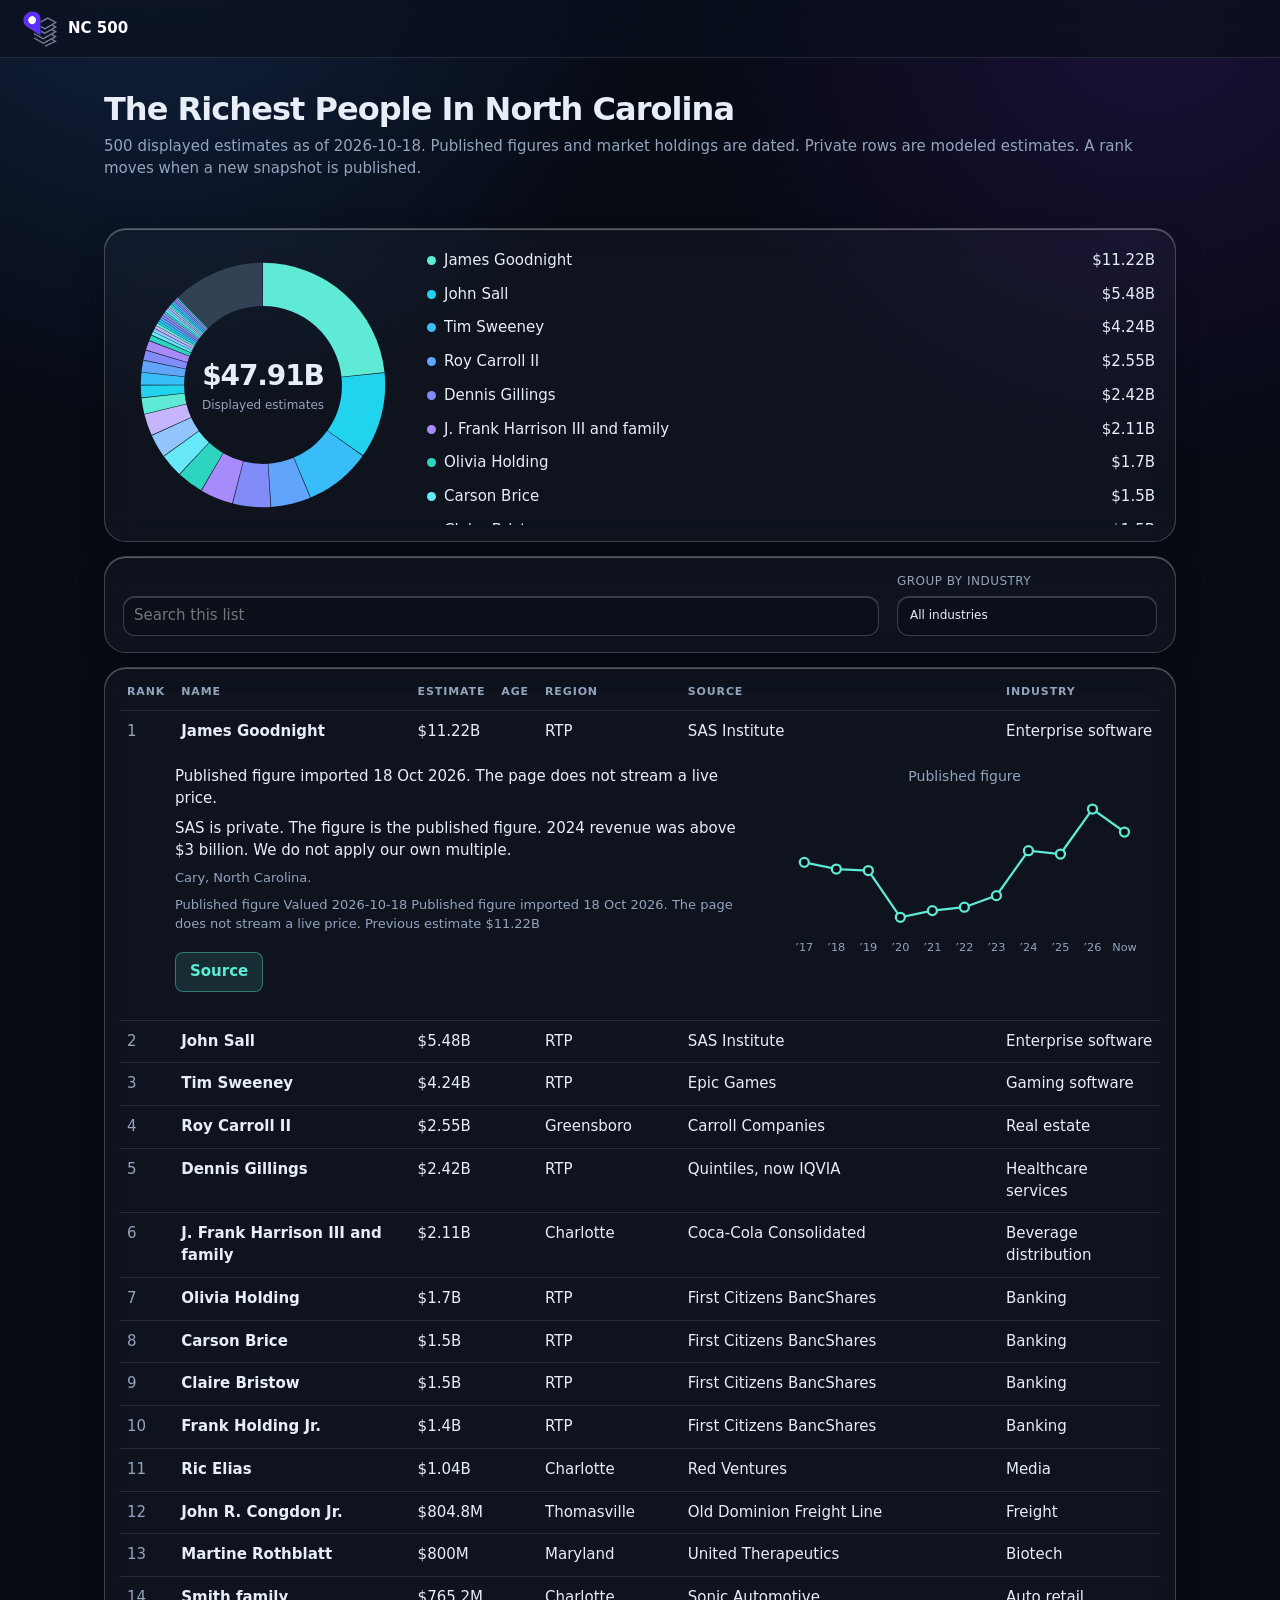
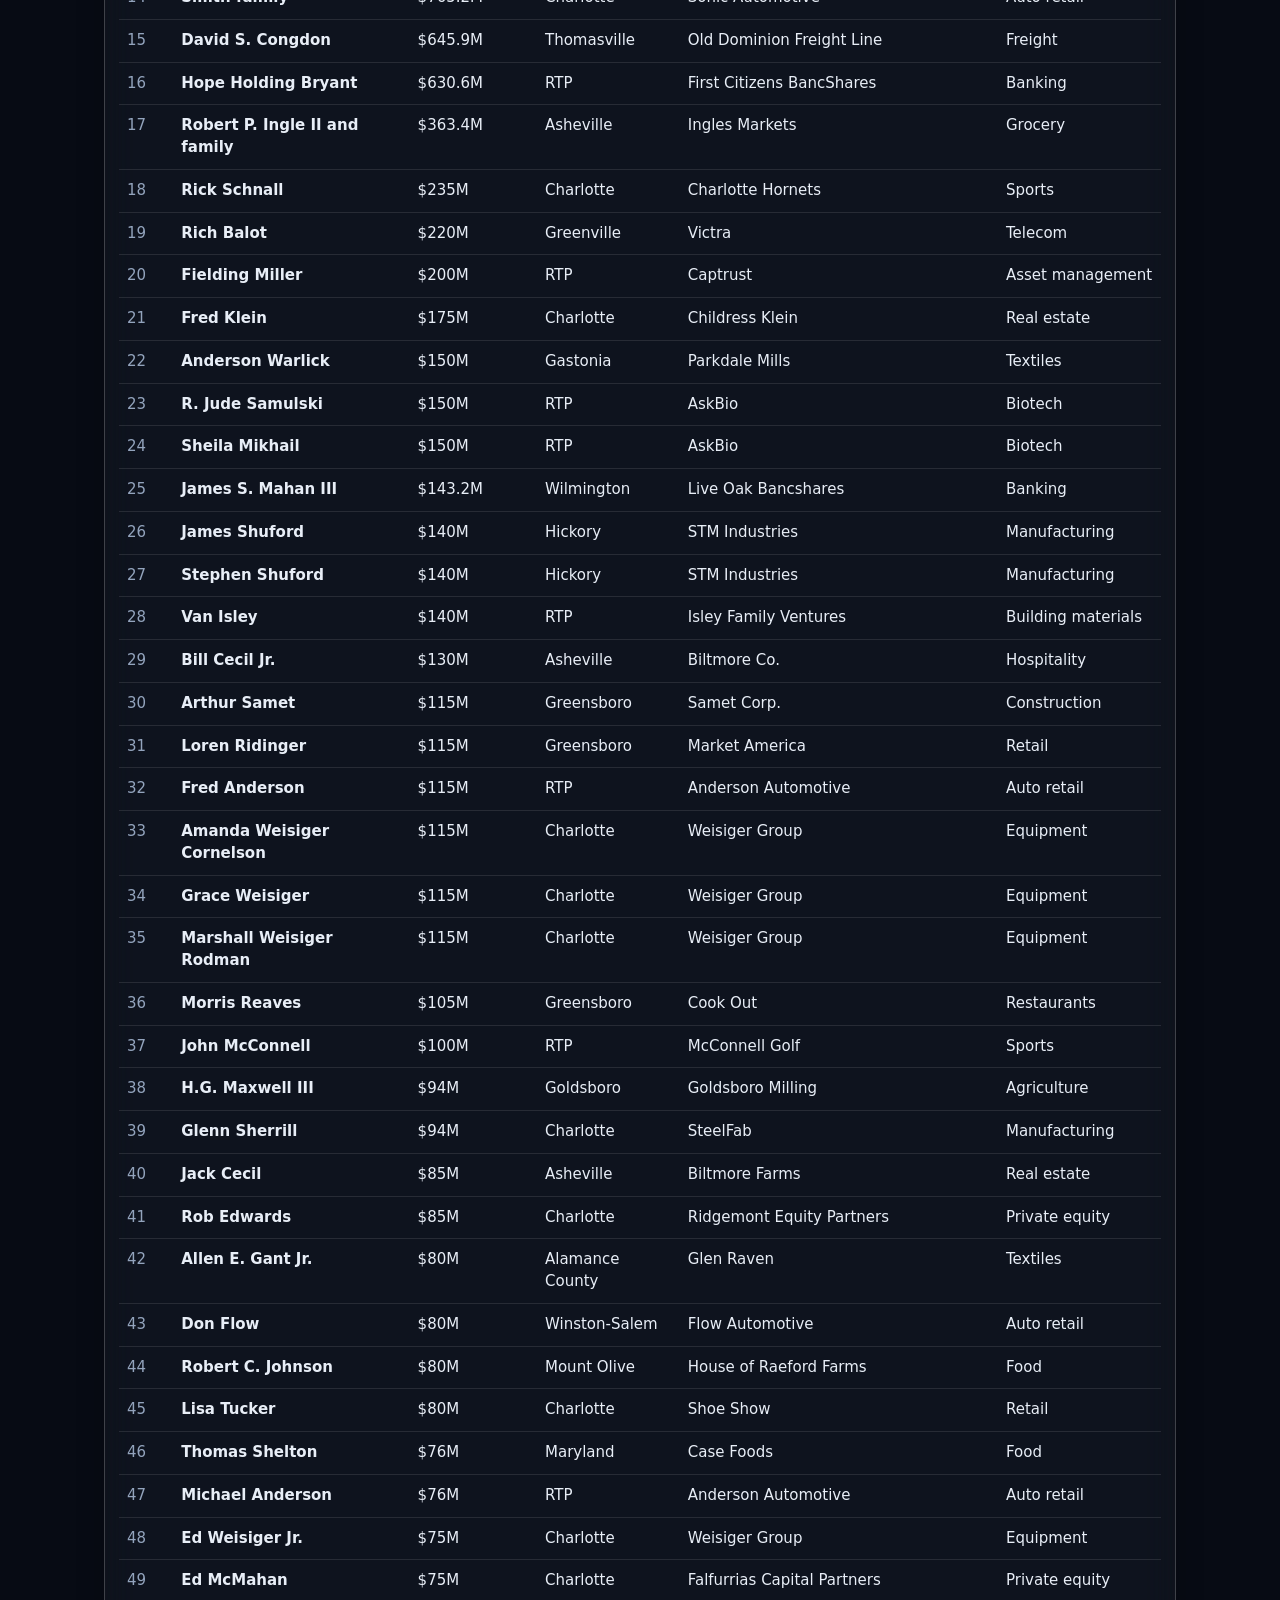
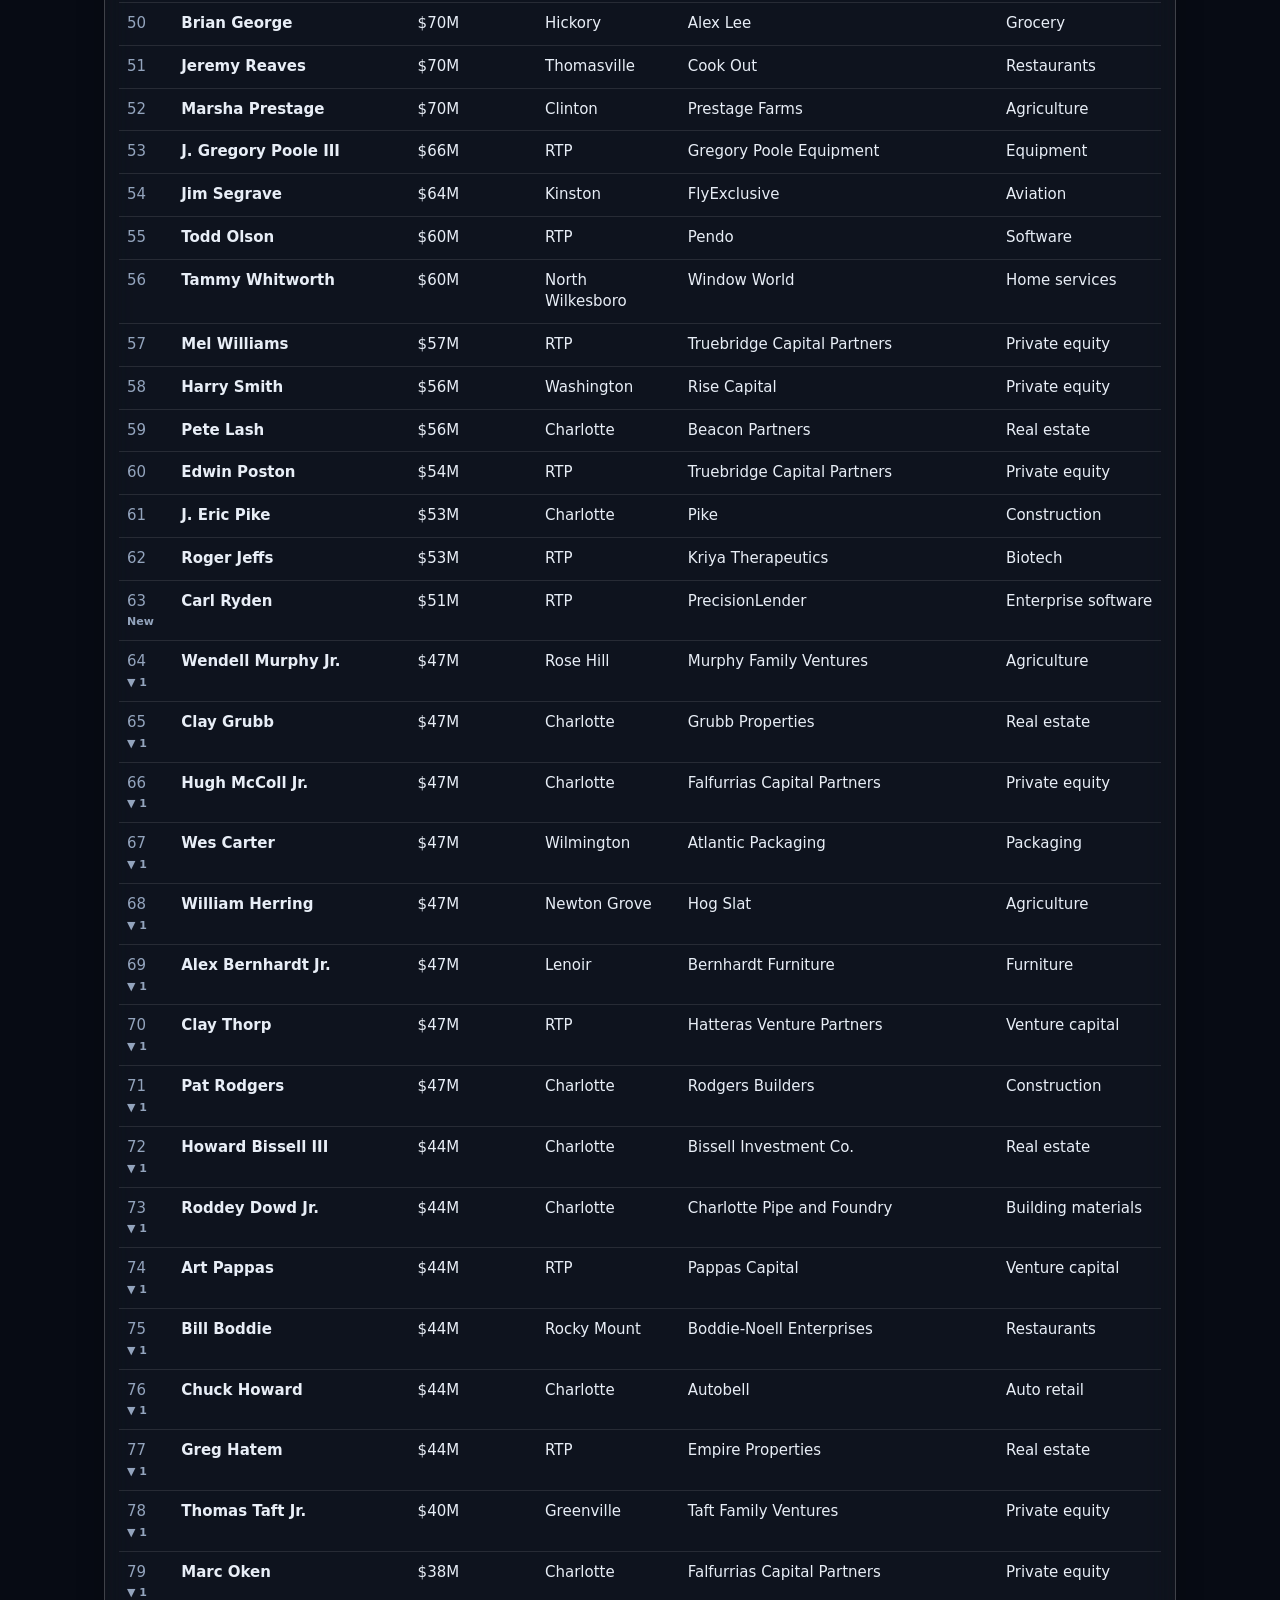
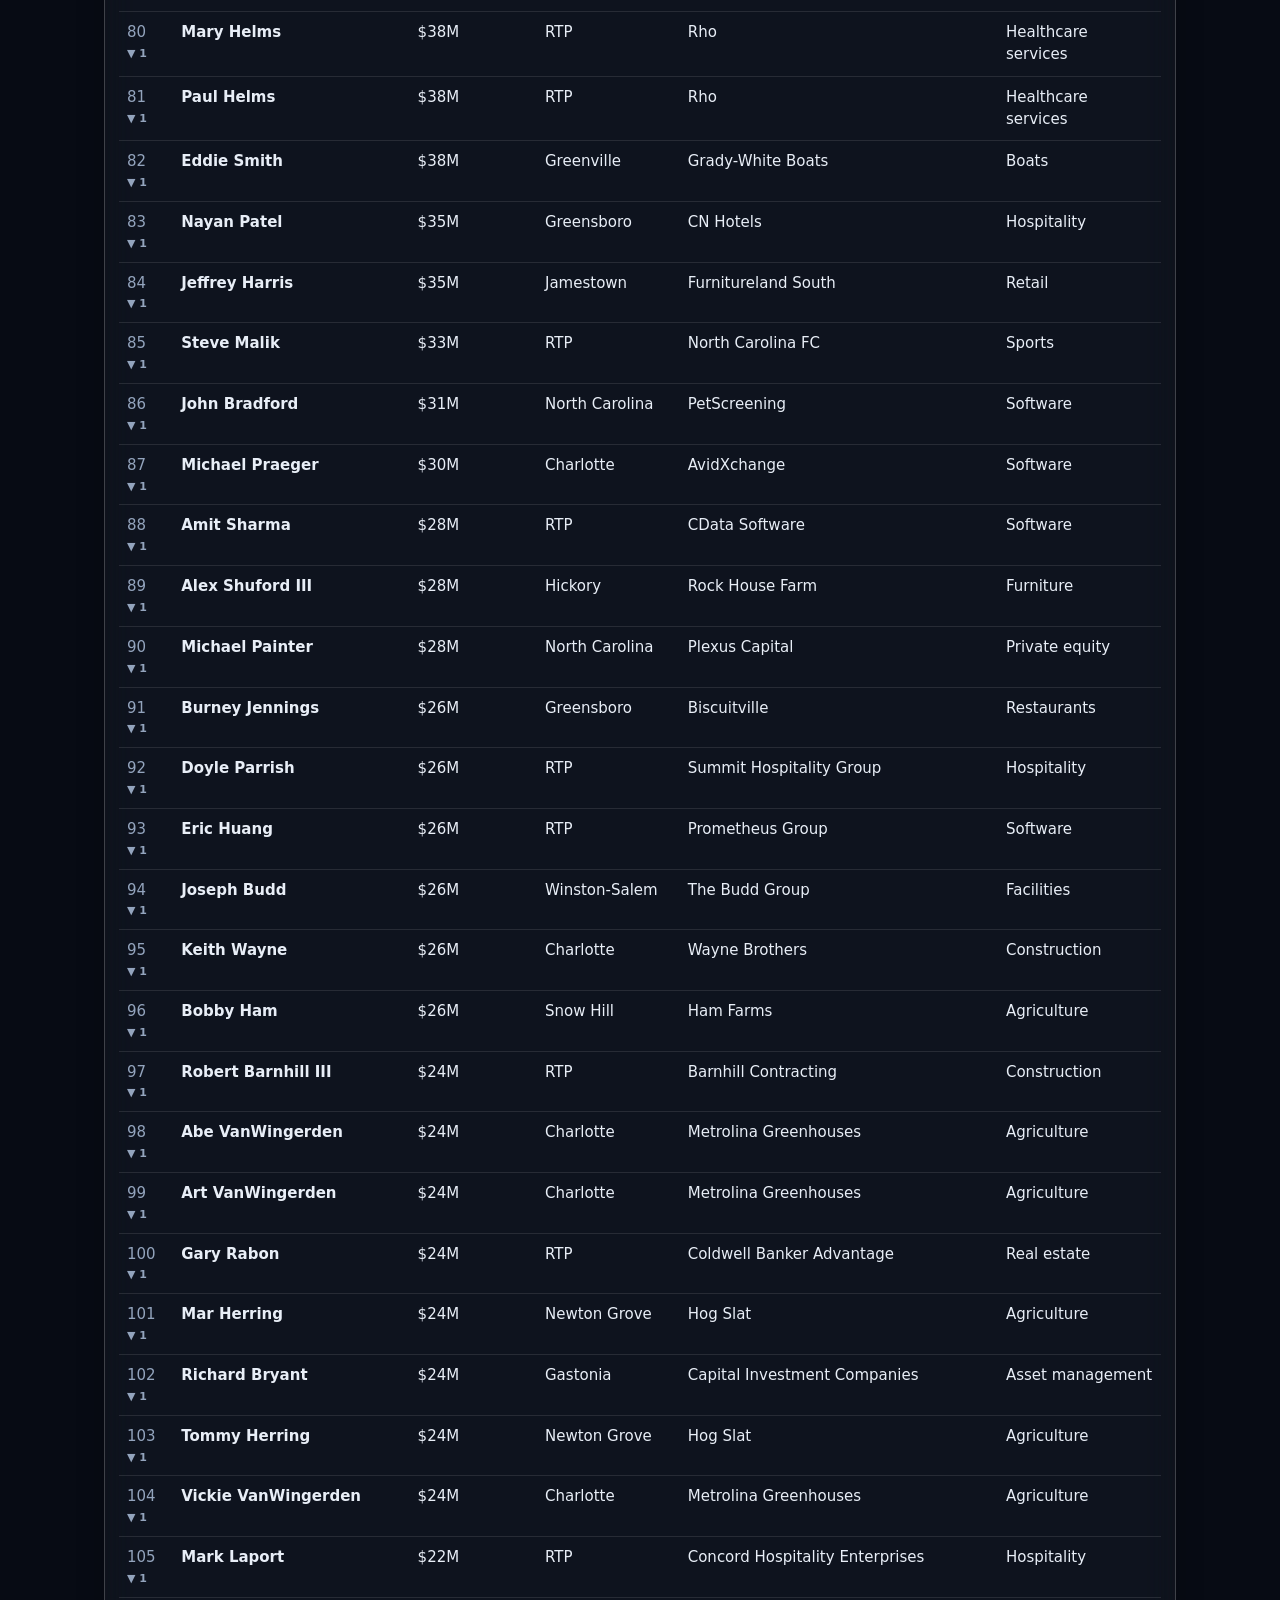
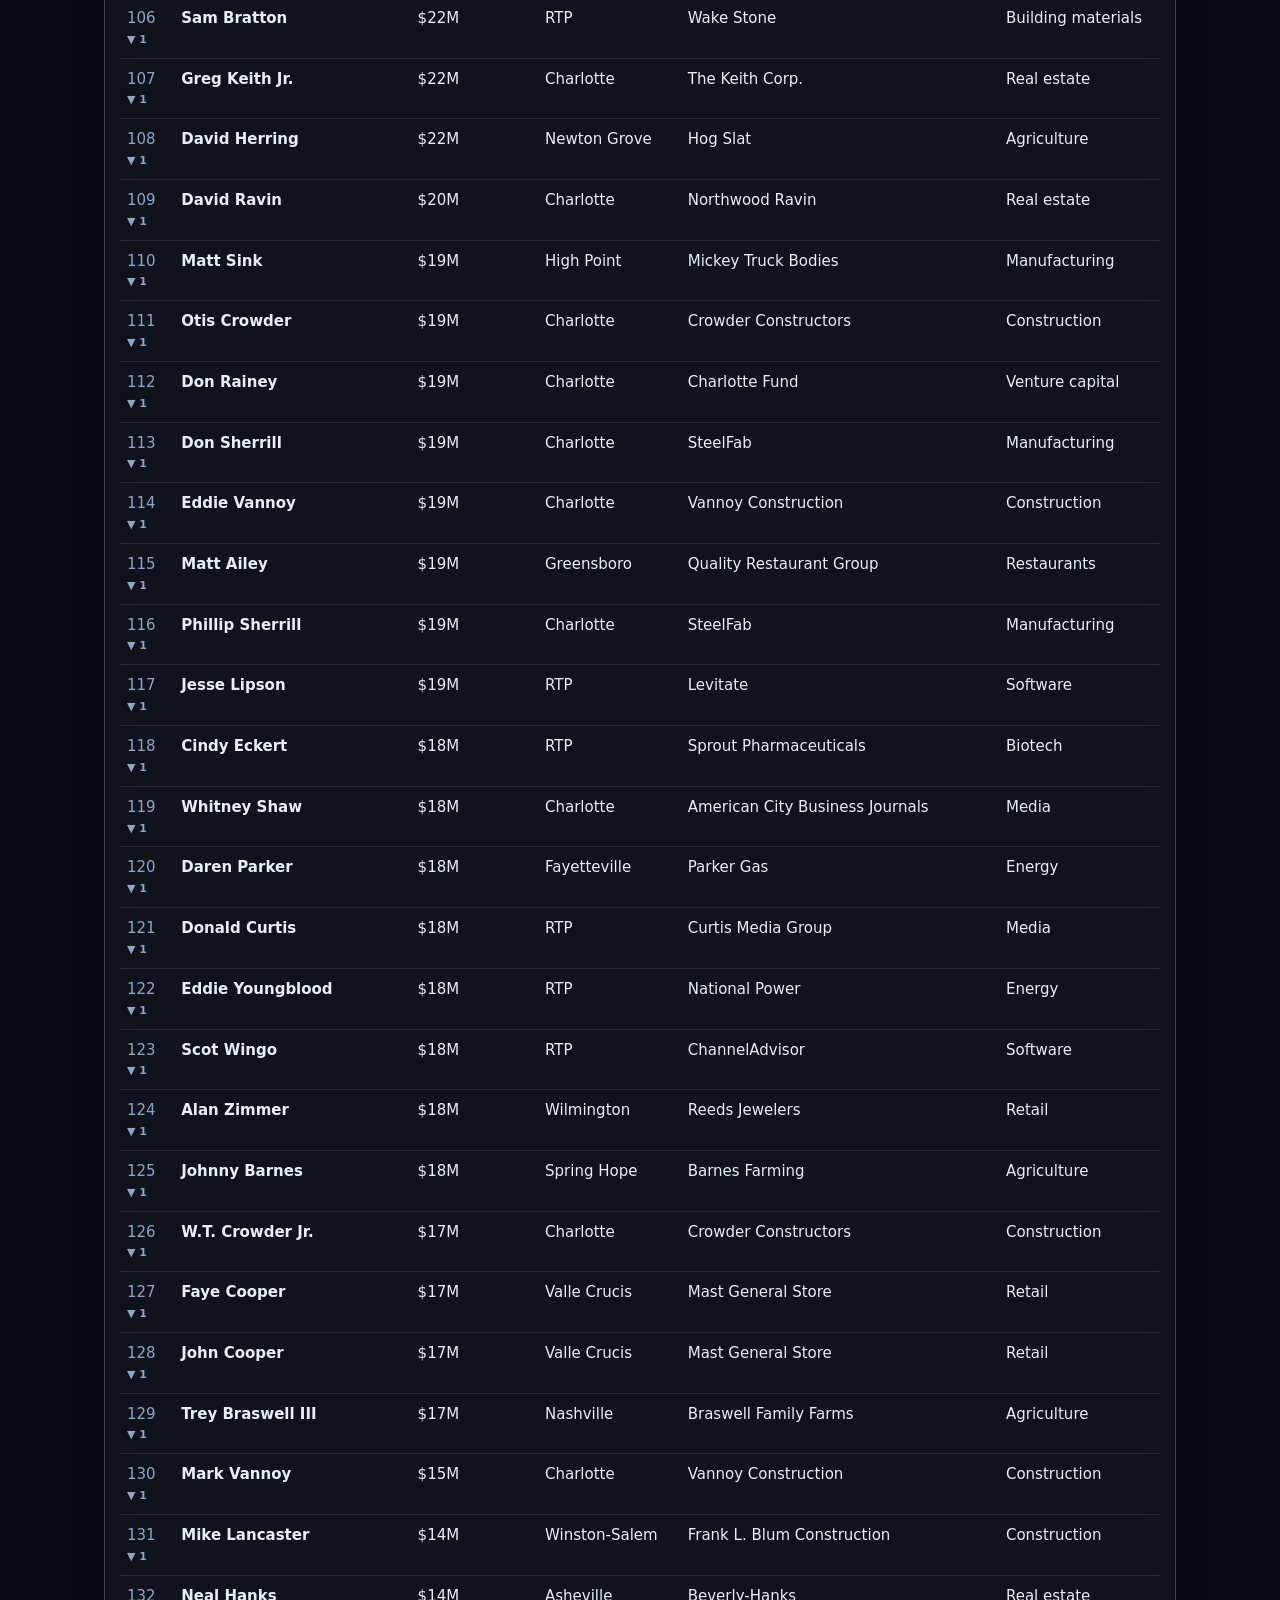
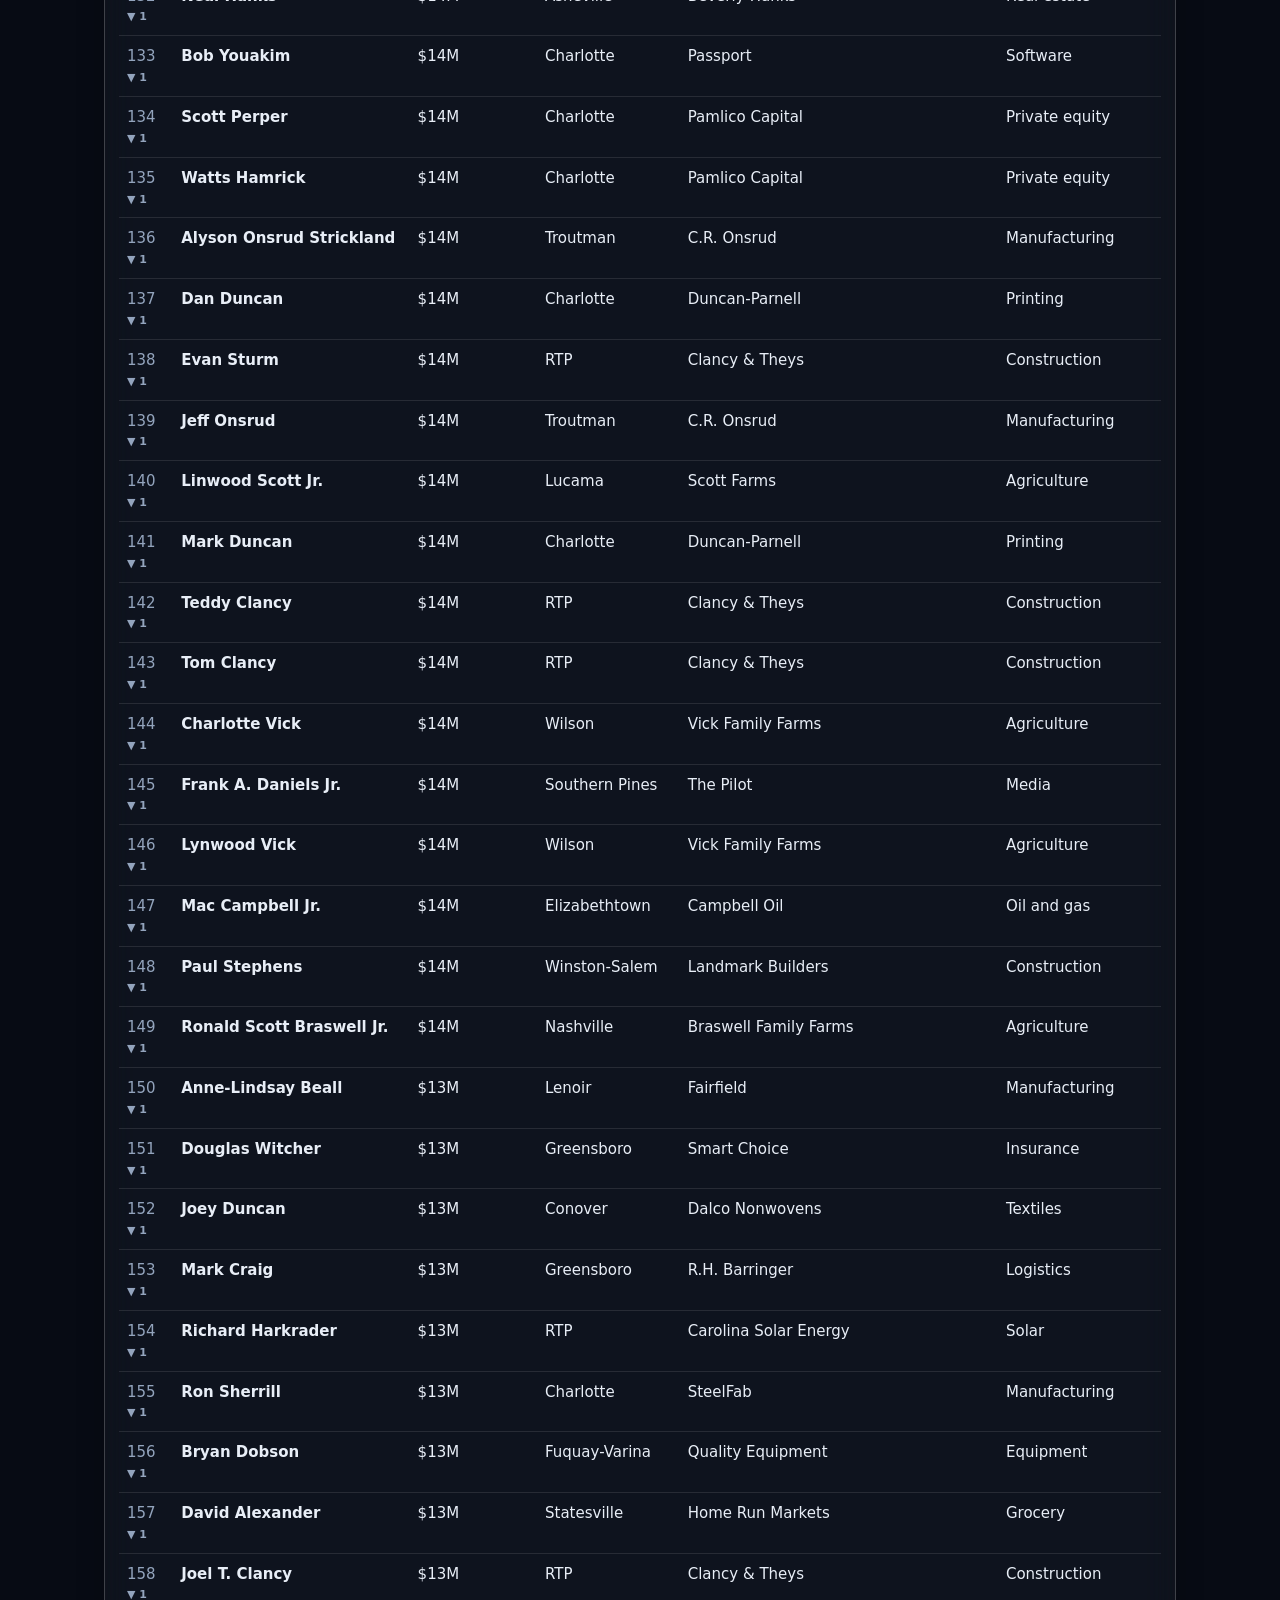
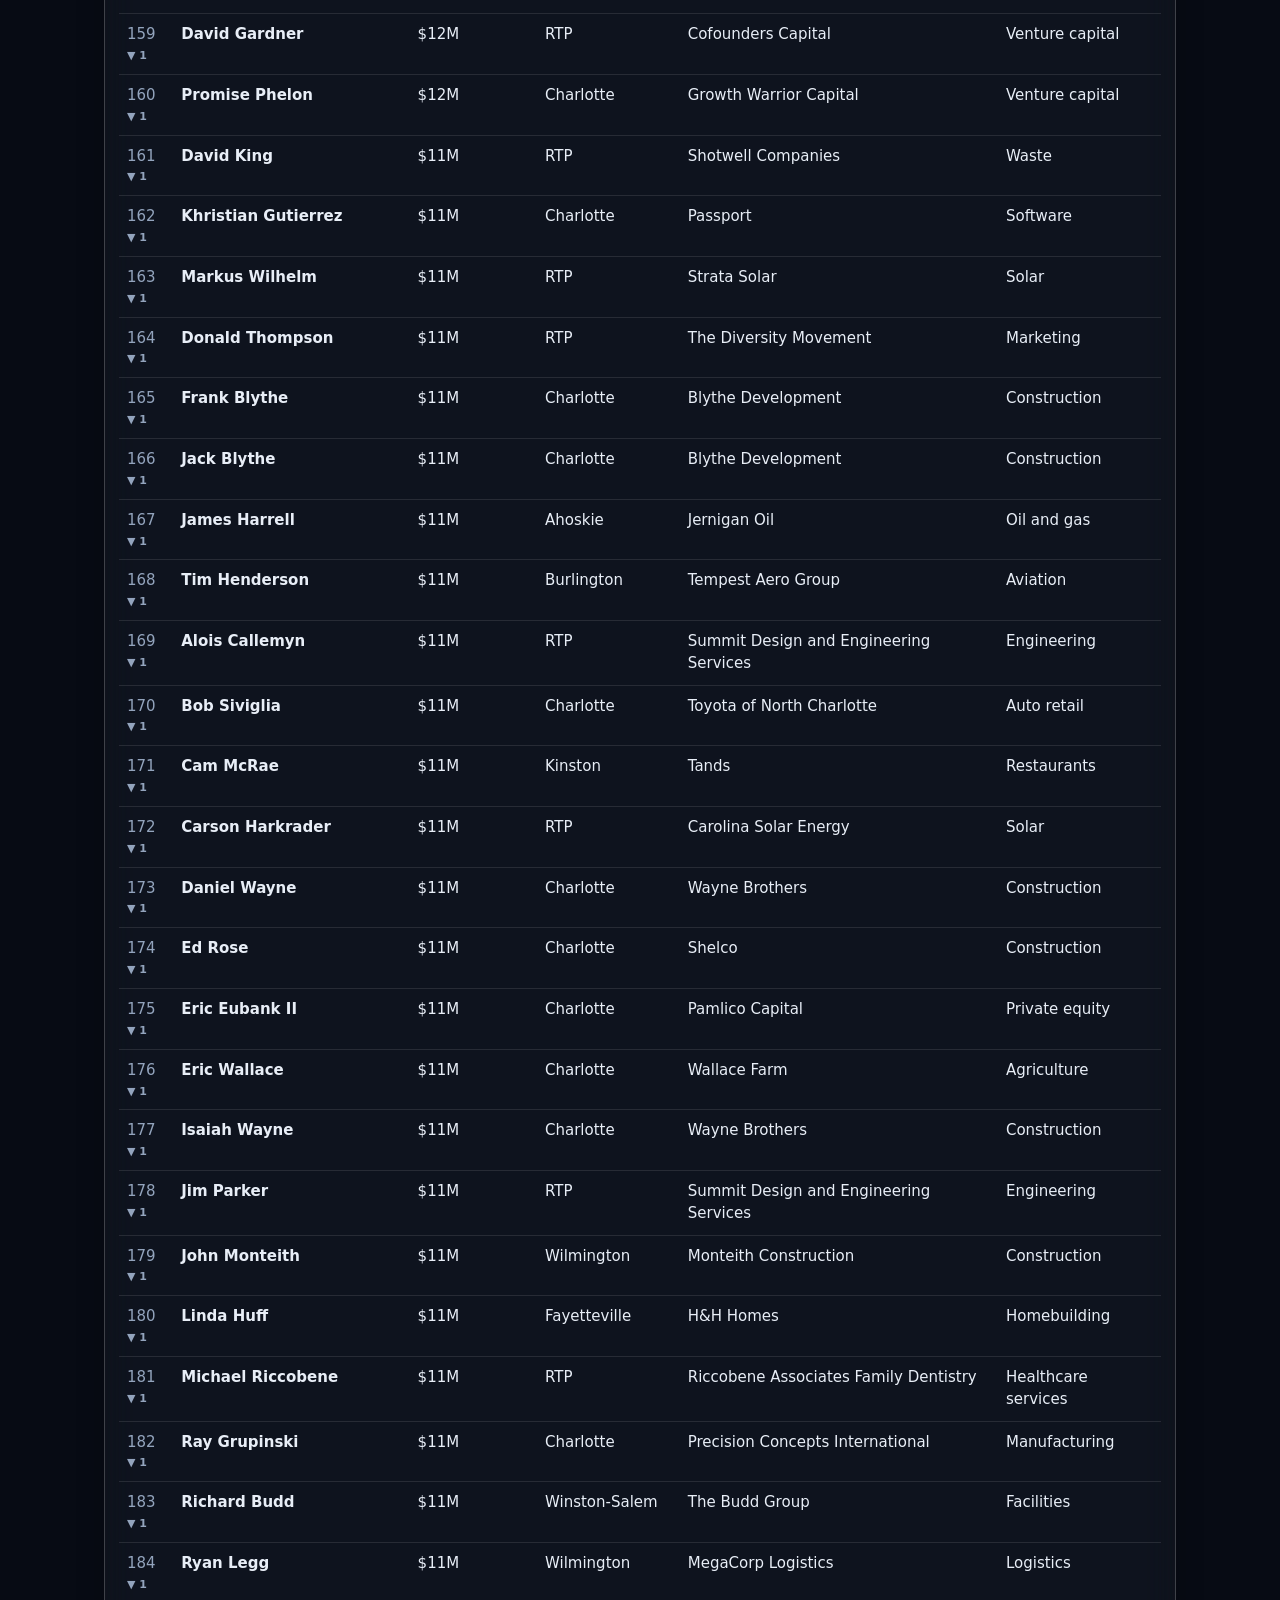
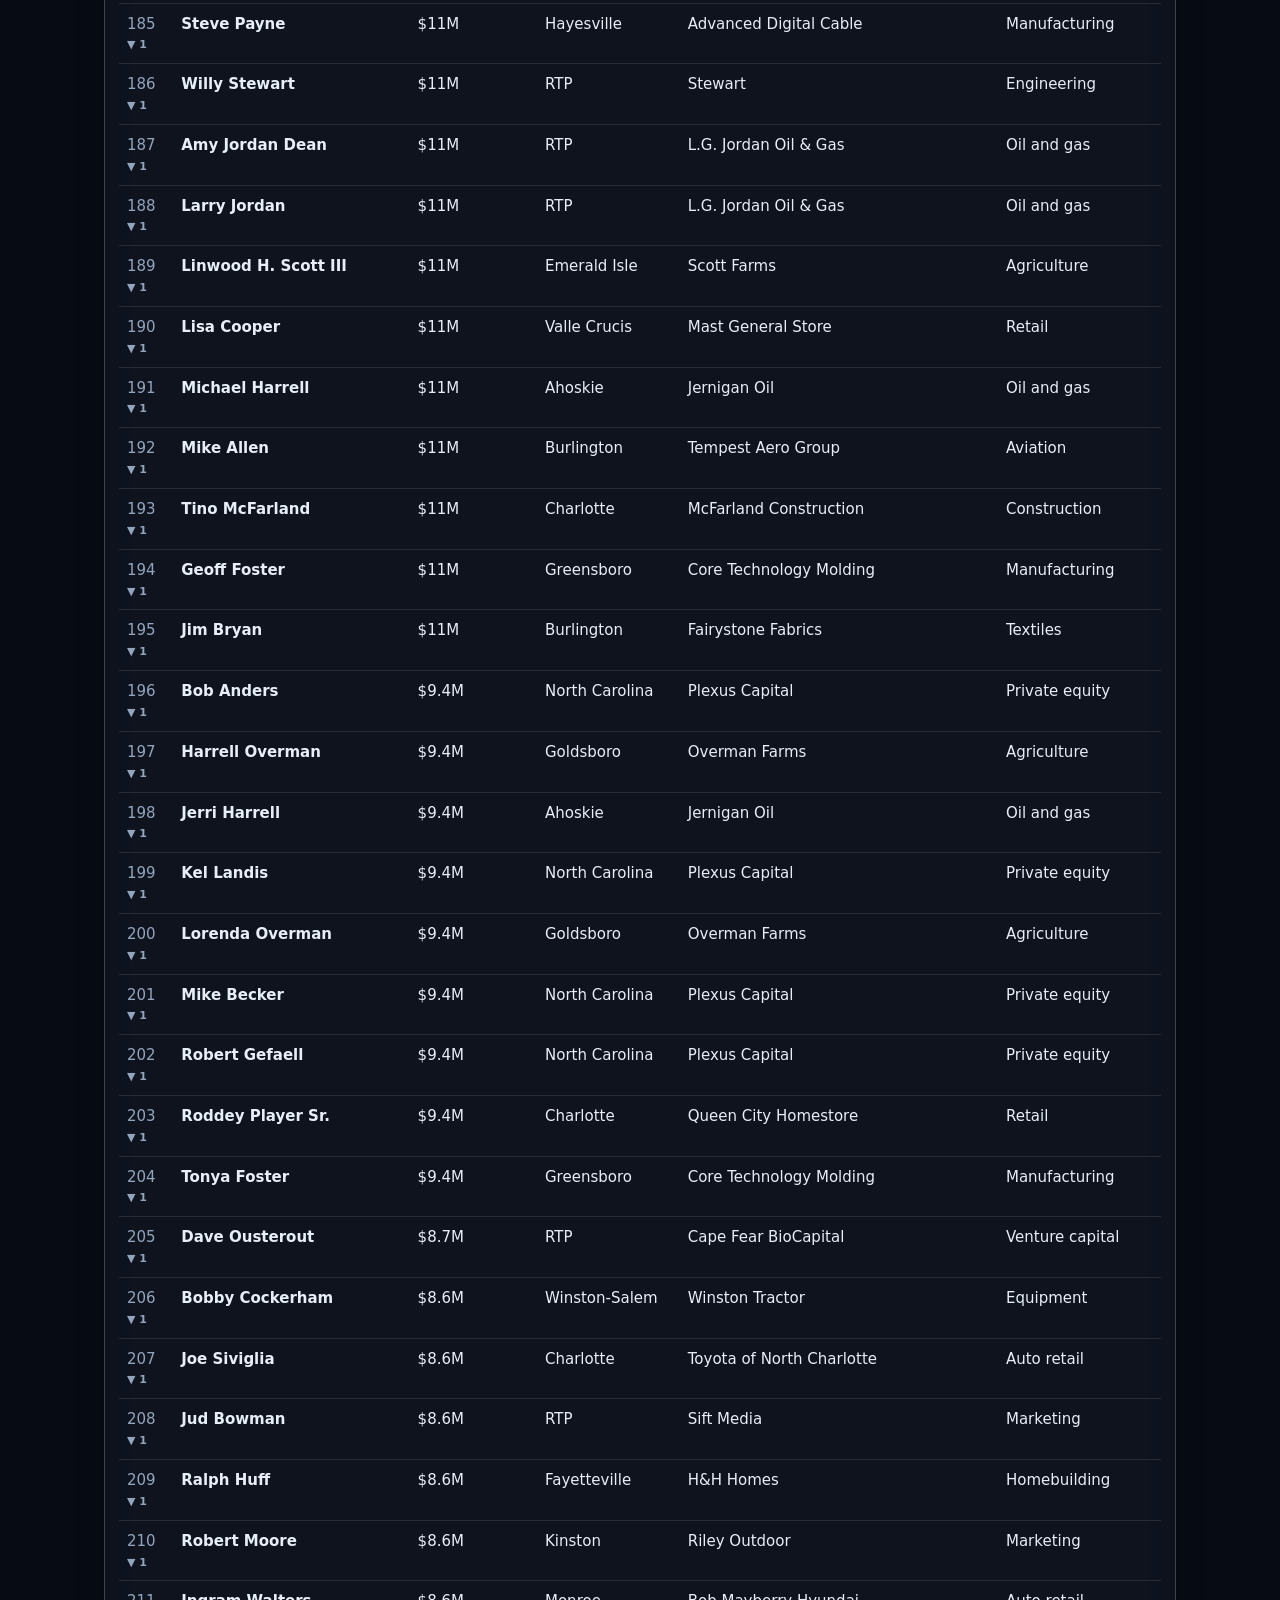
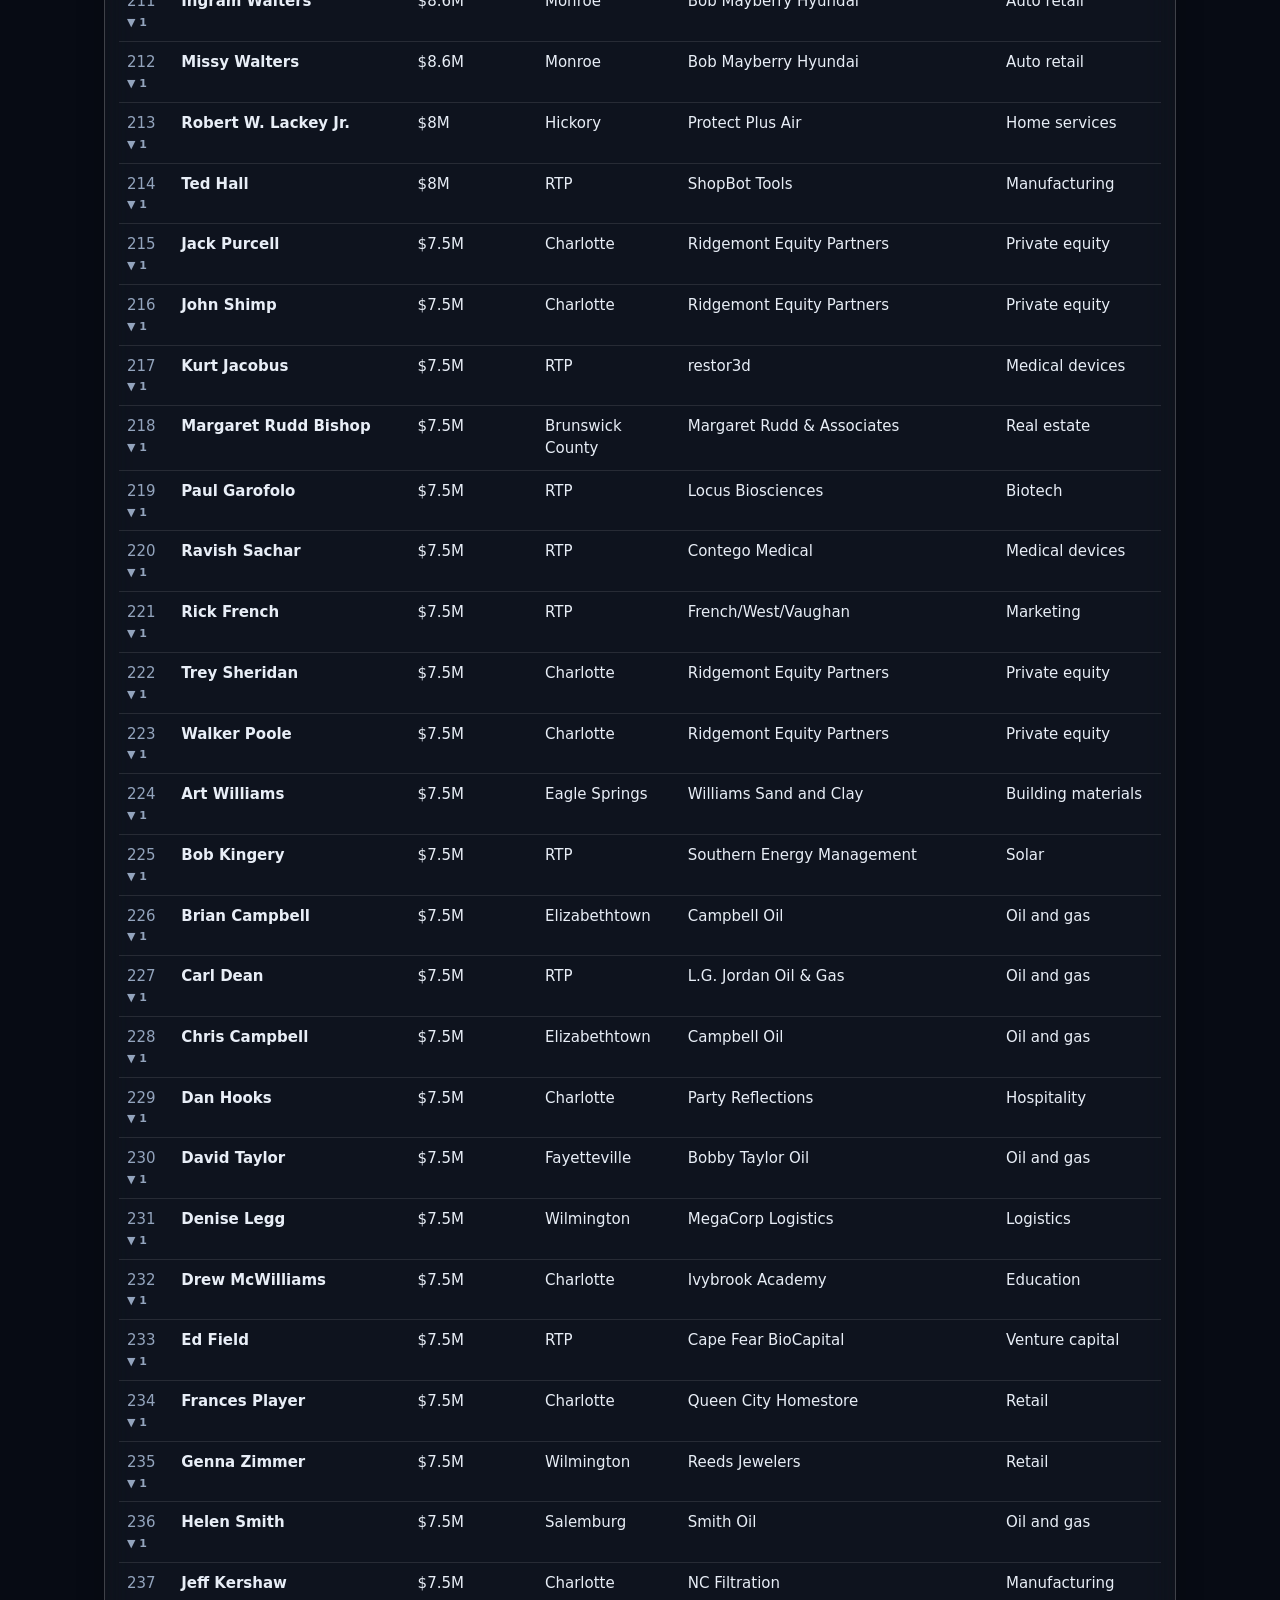
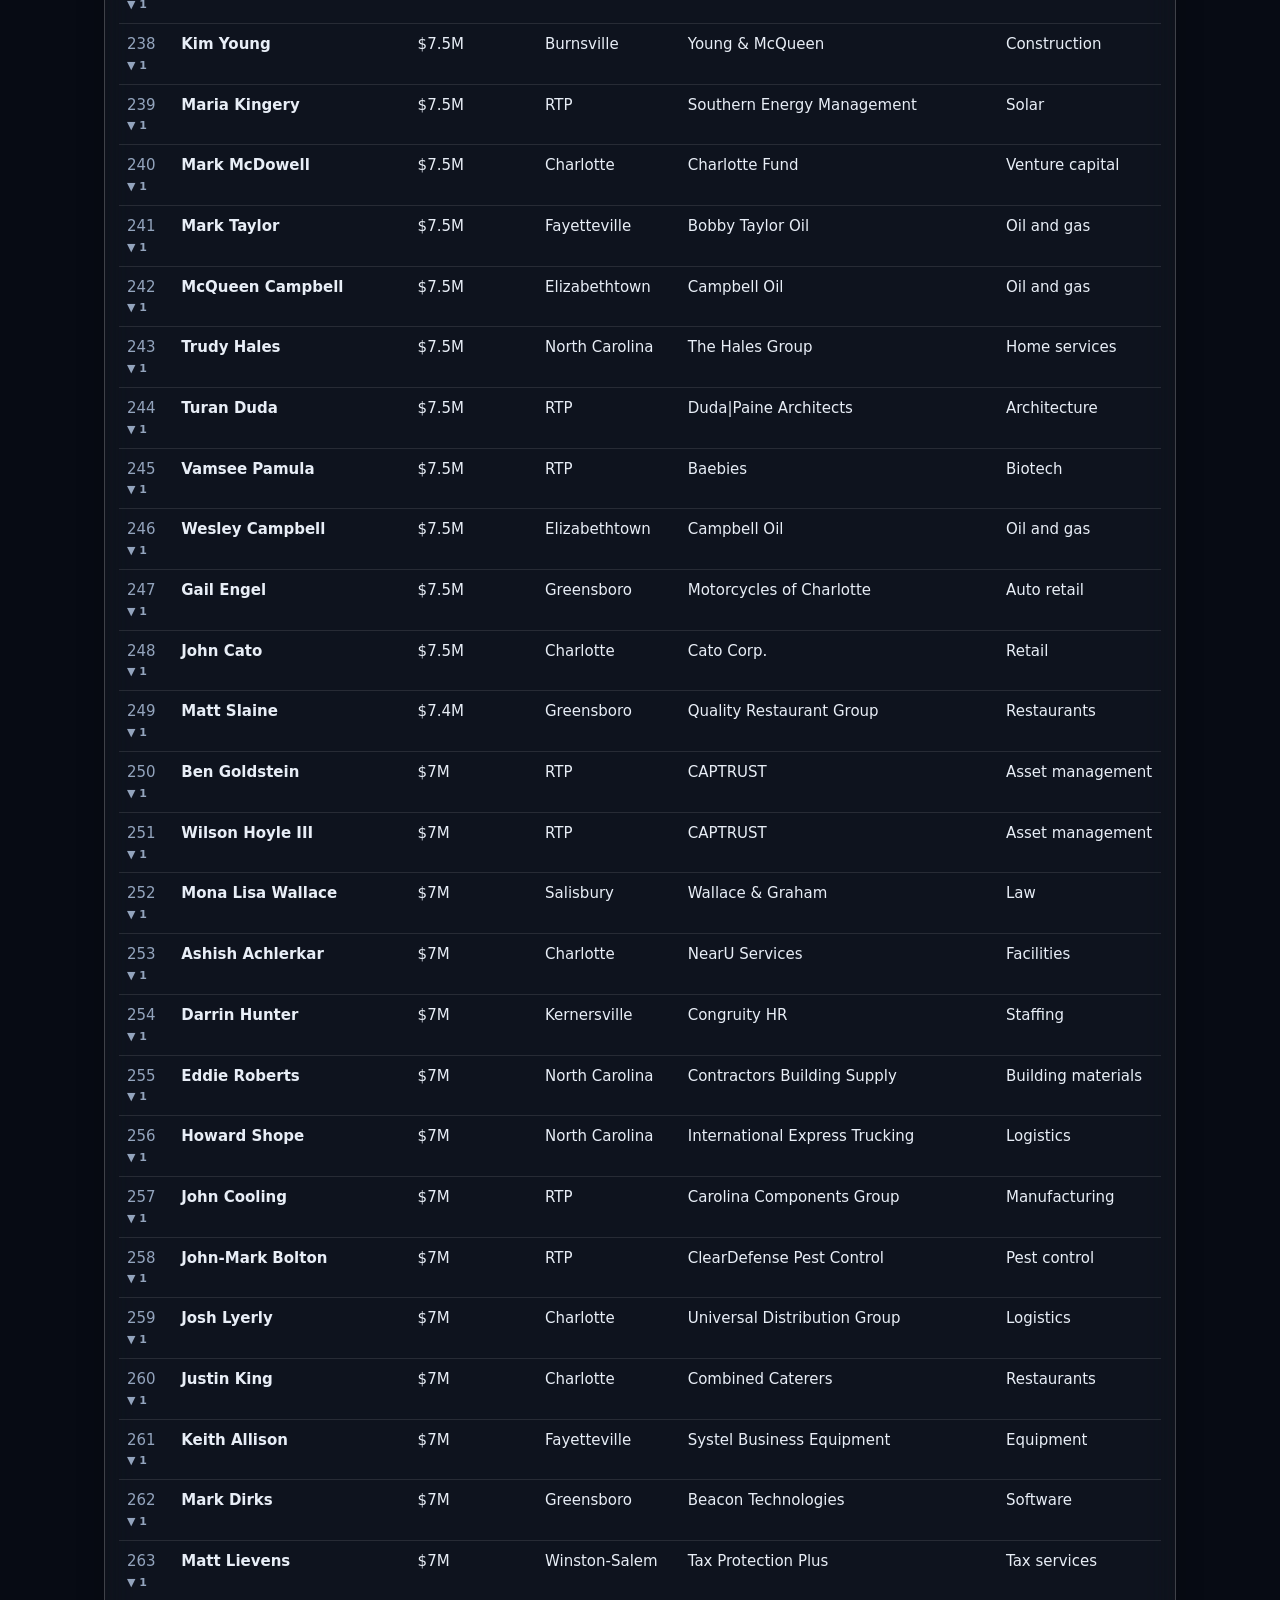
==== index.html @ 197af566 "Keep the page to the NC 500 list only. Co-authored-by: Cursor <cursoragent@cursor.com>" ====
<!doctype html>
<html lang="en">
<head>
  <link rel="icon" href="logo.png">
  <meta charset="utf-8">
  <meta name="viewport" content="width=device-width, initial-scale=1">
  <title>NC 500</title>
  <link rel="stylesheet" href="styles.css">
  <style>
    body { background-attachment: fixed; }
    header.top, main { max-width: 1120px; }
    .glass {
      position: relative;
      background: rgba(255, 255, 255, 0.035);
      border: 1px solid rgba(255, 255, 255, 0.2);
      border-radius: 22px;
      backdrop-filter: blur(16px) saturate(1.2);
      -webkit-backdrop-filter: blur(16px) saturate(1.2);
      box-shadow: inset 0 1px 0 rgba(255, 255, 255, 0.32), 0 10px 28px rgba(0, 0, 0, 0.22);
    }
    .donut-wrap.glass, .rank-tools.glass { padding: 16px 18px; }
    .sheet.glass { padding: 6px 14px 18px; margin-top: 14px; }
    .profile { display: inline-block; margin-top: 10px; background: rgba(94, 234, 212, 0.12); color: #5eead4; border: 1px solid rgba(94, 234, 212, 0.4); text-decoration: none; border-radius: 8px; padding: 8px 14px; font-weight: 700; }
    .range-title { text-align: center; text-transform: none; letter-spacing: 0; font-size: 13px; }
    .donut-legend { max-height: 280px; overflow: auto; }
    #donut path, .donut-legend button { cursor: pointer; }
    .donut-wrap { display: grid; grid-template-columns: 280px 1fr; gap: 22px; align-items: center; margin: 18px 0 8px; }
    .donut-fig { position: relative; width: 280px; height: 280px; }
    .donut-fig svg { width: 280px; height: 280px; display: block; }
    .donut-center { position: absolute; inset: 0; display: grid; place-content: center; text-align: center; pointer-events: none; }
    .donut-center strong { font-size: 28px; letter-spacing: -0.04em; font-weight: 650; }
    .donut-center span { color: var(--muted); font-size: 12px; }
    .donut-legend { list-style: none; margin: 0; padding: 0; display: grid; gap: 2px; }
    .donut-legend button {
      display: flex; justify-content: space-between; gap: 12px; width: 100%;
      background: transparent; border: 0; color: inherit; padding: 5px 2px; cursor: pointer; text-align: left;
    }
    .donut-legend button:hover { color: white; }
    .swatch { width: 9px; height: 9px; border-radius: 99px; display: inline-block; margin-right: 8px; }
    .rank-tools { display: grid; grid-template-columns: 1fr 260px; gap: 18px; margin: 14px 0 0; align-items: end; position: relative; z-index: 6; overflow: visible; }
    .sheet.glass { position: relative; z-index: 1; }
    .rank-tools label { display: grid; gap: 6px; color: var(--muted); font-size: 12px; letter-spacing: 0.04em; text-transform: uppercase; }
    .rank-tools .search, .group-button { margin: 0; background: rgba(7, 11, 20, 0.4); border: 1px solid rgba(255,255,255,0.2); color: var(--ink); border-radius: 12px; box-shadow: inset 0 1px 0 rgba(255,255,255,0.18); }
    .group-menu { position: relative; }
    .group-button { width: 100%; text-align: left; padding: 10px 12px; cursor: pointer; }
    .group-panel {
      position: absolute; z-index: 8; right: 0; width: 260px; top: calc(100% + 6px);
      max-height: 320px; overflow: auto; padding: 8px;
      background: #10182a;
      border: 1px solid rgba(255,255,255,0.2);
      border-radius: 14px;
    }
    .group-panel label {
      display: flex; align-items: center; gap: 8px;
      text-transform: none; letter-spacing: 0; font-size: 14px; color: var(--ink);
      padding: 6px 8px; border-radius: 8px; cursor: pointer;
    }
    .group-panel label:hover { background: rgba(255,255,255,0.06); }
    .group-panel input { accent-color: #5eead4; }
    .group-panel .group-rule { height: 1px; margin: 6px 8px; background: rgba(255,255,255,0.14); }
    .industry-head td { padding: 18px 10px 6px; color: #f8fafc; font-weight: 650; letter-spacing: 0.04em; text-transform: uppercase; font-size: 12px; border-top: 0; }
    .own.rank th { letter-spacing: 0.08em; text-transform: uppercase; font-size: 11px; }
    .own.rank td { border-bottom: 0; }
    .own.rank tr.rank-row td { border-top: 1px solid var(--line); cursor: pointer; }
    .own.rank tr.rank-row:hover td { background: rgba(255,255,255,0.03); }
    .own.rank td.worth { text-align: right; white-space: nowrap; width: 7.5rem; }
    .own.rank th.worth { text-align: right; }
    .own.rank td.worth b { display: block; font-weight: 650; font-variant-numeric: tabular-nums; }
    .own.rank td.worth span { color: var(--muted); font-size: 11px; letter-spacing: 0.04em; text-transform: uppercase; }
    .own.rank td.worth.provisional span { color: #5eead4; }
    .own.rank td.worth.priced span { color: #fbbf24; }
    .rank-name { font-weight: 650; }
    .rank-panel { display: grid; grid-template-columns: 1.45fr 0.9fr; gap: 28px; padding: 4px 8px 18px 3rem; }
    .rank-panel p { margin: 0 0 8px; max-width: 68ch; }
    .rank-panel .tie { color: var(--muted); font-size: 13px; }
    .range-title { color: var(--muted); font-size: 14px; letter-spacing: 0; text-transform: none; margin-bottom: 4px; }
    .history-chart { position: relative; }
    .history-chart svg { width: 100%; height: auto; display: block; }
    .history-tip {
      position: absolute; z-index: 2; transform: translate(-50%, -120%);
      min-width: 76px; padding: 8px 10px; text-align: center; pointer-events: none;
      background: rgba(8, 12, 22, 0.94); color: #f8fafc;
      border: 1px solid rgba(255,255,255,0.16); border-radius: 8px;
      box-shadow: 0 10px 24px rgba(0,0,0,0.35);
    }
    .history-tip span { display: block; color: #cbd5e1; font-size: 12px; }
    .history-tip strong { display: block; font-size: 16px; font-weight: 650; }
    .pos .move { display: block; margin-top: 2px; font-size: 11px; font-weight: 550; color: var(--muted); }
    .range-labels { display: flex; justify-content: space-between; color: var(--muted); font-size: 12px; font-variant-numeric: tabular-nums; }
    @media (max-width: 800px) {
      .donut-wrap, .rank-panel, .rank-tools { grid-template-columns: 1fr; }
      .donut-fig { margin: 0 auto; }
      .rank-panel { padding-left: 8px; }
    }
  </style>
</head>
<body>
  <header class="bar">
    <a class="brand" href="./"><img class="mark" src="logo.png" alt=""> NC 500</a>
  </header>
  <header class="top">
    <div>
      <h1>The Richest People In North Carolina</h1>
      <div class="sub" id="note"></div>
    </div>
  </header>
  <main>
    <section class="section">
      <div class="donut-wrap glass">
        <div class="donut-fig">
          <svg id="donut" viewBox="0 0 220 220" role="img" aria-label="Donut of displayed estimates, richest first"></svg>
          <div class="donut-center"><strong id="donut-total"></strong><span>Displayed estimates</span></div>
        </div>
        <ol class="donut-legend" id="legend"></ol>
      </div>
      <div class="rank-tools glass">
        <input id="q" class="search" aria-label="Search this list" placeholder="Search this list">
        <label>Group by industry
          <div class="group-menu">
            <button type="button" class="group-button" id="group-button" aria-haspopup="true" aria-expanded="false">All industries</button>
            <div id="group-panel" class="group-panel" hidden>
              <label><input type="checkbox" id="group-all" checked> All industries</label>
              <label><input type="checkbox" id="group-headers"> Grouped</label>
              <div class="group-rule"></div>
              <div id="group-sectors"></div>
            </div>
          </div>
        </label>
      </div>
      <div class="sheet glass">
      <table class="own rank">
        <thead>
          <tr><th>Rank</th><th>Name</th><th>Estimate</th><th>Age</th><th>Region</th><th>Source</th><th>Industry</th></tr>
        </thead>
        <tbody id="rows"></tbody>
      </table>
      </div>
    </section>
  </main>
  <script>
    const rows = document.querySelector("#rows");
    const note = document.querySelector("#note");
    const donut = document.querySelector("#donut");
    const legend = document.querySelector("#legend");
    const q = document.querySelector("#q");
    const groupButton = document.querySelector("#group-button");
    const groupPanel = document.querySelector("#group-panel");
    const groupAll = document.querySelector("#group-all");
    const groupHeaders = document.querySelector("#group-headers");
    const groupSectors = document.querySelector("#group-sectors");
    const selectedSectors = new Set();
    const colors = ["#5eead4", "#22d3ee", "#38bdf8", "#60a5fa", "#818cf8", "#a78bfa", "#2dd4bf", "#67e8f9", "#93c5fd", "#c4b5fd"];
    const otherColor = "#334155";
    let ranked = [];
    let openPos = null;
    const rowByPos = new Map();
    function visible(text) {
      return text
        .replace(/\bForbes\b/g, "the published list")
        .replace(/\bbest guess\b/gi, "modeled estimate")
        .replace(/\breal[ -]time estimates\b/gi, "modeled estimates")
        .replace(/\breal[ -]time estimate\b/gi, "published figure")
        .replace(/\bGuesses\b/g, "Modeled estimates")
        .replace(/\bGuess\b/g, "Modeled estimate");
    }
    const TRIANGLE = new Set(["raleigh", "durham", "cary", "chapel hill", "morrisville", "apex", "holly springs", "carrboro", "research triangle park", "research triangle", "rtp", "wake forest", "knightdale", "garner", "hillsborough", "pittsboro"]);
    const CHARLOTTE = new Set(["charlotte", "eastover", "huntersville", "matthews", "cornelius", "davidson", "mint hill", "pineville", "indian trail", "waxhaw", "belmont", "mount holly", "concord", "kannapolis", "weddington", "harrisburg"]);
    const PLACES = ["Research Triangle Park", "Research Triangle", "Winston-Salem", "Chapel Hill", "Rocky Mount", "High Point", "New Bern", "Southern Pines", "Holly Springs", "Morehead City", "North Wilkesboro", "Elizabeth City", "Huntersville", "Fayetteville", "Greensboro", "Wilmington", "Asheville", "Charlotte", "Valle Crucis", "Pisgah Forest", "Spring Hope", "Snow Hill", "Rose Hill", "Mount Airy", "Mount Olive", "Mount Holly", "Wake Forest", "Indian Trail", "Fuquay-Varina", "Pinehurst", "Mooresville", "Kannapolis", "Statesville", "Hendersonville", "Jacksonville", "Morrisville", "Greenville", "Goldsboro", "Burlington", "Lexington", "Thomasville", "Kernersville", "Salisbury", "Morganton", "Asheboro", "Lumberton", "Hickory", "Gastonia", "Concord", "Raleigh", "Durham", "Cary", "Apex", "Boone", "Lenoir", "Conover", "Sanford", "Kinston", "Wilson", "Monroe", "Shelby", "Newton Grove", "Newton", "Valdese", "Marion", "Brevard", "Sylva", "Franklin", "Waynesville", "Jefferson", "Nashville", "Lucama", "Oakboro", "Emerald Isle", "Smithfield", "Clayton", "Garner", "Carrboro", "Hillsborough", "Pittsboro", "Mebane", "Graham", "Reidsville", "Albemarle", "Eden", "Matthews", "Cornelius", "Davidson", "Eastover", "Washington", "Pineville", "Belmont", "Lincolnton", "Clinton", "Wallace", "Tarboro", "Oxford", "Hamlet", "Laurinburg", "Aberdeen", "Waxhaw", "Blowing Rock", "Banner Elk", "Four Oaks", "Sandy Ridge", "Rural Hall", "Wilkesboro", "Jamestown", "Troutman", "Shallotte", "Penrose", "Archdale", "Hayesville", "Weddington", "Harrisburg", "Knightdale", "Wade", "Newland", "Littleton", "Burnsville", "Carthage", "Ahoskie", "Elizabethtown", "Salemburg", "Eagle Springs"];
    PLACES.sort((a, b) => b.length - a.length);
    const COMPANY_REGION = {
      "Pamlico Capital": "Charlotte",
      "Prometheus Group": "RTP",
      "Smart Choice": "Greensboro",
      "Joe Van Gogh": "RTP",
      "Yep Roc and related labels": "RTP",
      "Salem One": "Winston-Salem",
      "Passport": "Charlotte",
      "Glew": "Charlotte",
      "Armor Fire Services": "Charlotte",
      "Winston Tractor": "Winston-Salem",
      "Amerochem": "New Bern",
      "Jernigan Oil": "Ahoskie",
      "Smith Oil": "Salemburg",
      "Campbell Oil": "Elizabethtown",
      "Williams Sand and Clay": "Eagle Springs",
      "Fence Builders": "Winston-Salem",
      "Green Hill Fence": "South Carolina",
      "Dalco Nonwovens": "Conover",
      "Alarmguard Security": "Greensboro",
      "Pesta Finnie": "Charlotte",
    };
    function regionName(name) {
      const key = name.toLowerCase();
      if (TRIANGLE.has(key)) return "RTP";
      if (CHARLOTTE.has(key)) return "Charlotte";
      return name;
    }
    function awayState(text) {
      const match = text.match(/\blives in [^.]{0,80}\b(Florida|Maryland|South Carolina|Virginia|Georgia|Tennessee|Texas|New York|California)\b/i)
        || text.match(/\bplaces (?:him|her) in [^.]{0,60}\b(Florida|Maryland|South Carolina|Virginia|Georgia|Tennessee|Texas|New York|California)\b/i)
        || text.match(/\bfiling address is [^.]{0,60}\b(Florida|Maryland|South Carolina|Virginia|Georgia|Tennessee|Texas|New York|California)\b/i);
      if (!match) return "";
      const state = match[1].toLowerCase();
      return state.replace(/\b\w/g, (letter) => letter.toUpperCase());
    }
    function placeOf(person) {
      const text = person.nc_tie || "";
      const away = awayState(text + " " + (person.valuation_note || ""));
      if (away) return away;
      const found = [];
      for (const name of PLACES) {
        const pattern = new RegExp("\\b" + name.replace(/[.*+?^${}()|[\]\\]/g, "\\$&") + "\\b", "i");
        if (pattern.test(text)) {
          const region = regionName(name);
          if (!found.includes(region)) found.push(region);
        }
      }
      if (found.includes("Charlotte") && found.includes("RTP")) return "North Carolina";
      if (found.length) return found[0];
      if (/triangle-based|research triangle|\bRTP\b|in the Triangle/i.test(text)) return "RTP";
      const county = text.match(/\b([A-Z][a-z]+(?: [A-Z][a-z]+)?) County\b/);
      if (county && county[1] !== "North") return county[1] + " County";
      if (COMPANY_REGION[person.company]) return COMPANY_REGION[person.company];
      return "North Carolina";
    }
    function assignRegions(people) {
      people.forEach((person) => { person.region = placeOf(person); });
      const byCompany = new Map();
      people.forEach((person) => {
        if (!person.company || person.region === "North Carolina") return;
        if (!byCompany.has(person.company)) byCompany.set(person.company, new Set());
        byCompany.get(person.company).add(person.region);
      });
      people.forEach((person) => {
        const regions = byCompany.get(person.company);
        if (person.region === "North Carolina" && regions && regions.size === 1) person.region = [...regions][0];
      });
    }
    function money(value) {
      if (value >= 1e9) return "$" + (value / 1e9).toFixed(2).replace(/0$/, "").replace(/\.0$/, "") + "B";
      return "$" + (value / 1e6).toFixed(1).replace(/\.0$/, "") + "M";
    }
    function arc(cx, cy, outer, inner, a0, a1) {
      const large = a1 - a0 > Math.PI ? 1 : 0;
      const p = (r, a) => [cx + Math.cos(a) * r, cy + Math.sin(a) * r];
      const [x0, y0] = p(outer, a0);
      const [x1, y1] = p(outer, a1);
      const [x2, y2] = p(inner, a1);
      const [x3, y3] = p(inner, a0);
      return `M ${x0.toFixed(2)} ${y0.toFixed(2)} A ${outer} ${outer} 0 ${large} 1 ${x1.toFixed(2)} ${y1.toFixed(2)} L ${x2.toFixed(2)} ${y2.toFixed(2)} A ${inner} ${inner} 0 ${large} 0 ${x3.toFixed(2)} ${y3.toFixed(2)} Z`;
    }
    function worthOf(person) {
      return person.valuation === "priced" ? person.model_base : (person.best_guess || person.model_base);
    }
    function groupBuckets(people) {
      const buckets = new Map();
      for (const person of people) {
        const key = person.sector || "Services";
        if (!buckets.has(key)) buckets.set(key, { name: key, value: 0, people: [] });
        const bucket = buckets.get(key);
        bucket.value += worthOf(person);
        bucket.people.push(person);
      }
      return [...buckets.values()].sort((a, b) => b.value - a.value || a.name.localeCompare(b.name));
    }
    function drawDonut() {
      const people = chosenPeople();
      const total = people.reduce((sum, person) => sum + worthOf(person), 0);
      document.querySelector("#donut-total").textContent = total ? money(total) : "$0";
      donut.replaceChildren();
      legend.replaceChildren();
      if (!total) return;
      const byGroup = selectedSectors.size > 1;
      let parts;
      if (byGroup) {
        parts = groupBuckets(people).map((bucket) => ({
          name: bucket.name,
          value: bucket.value,
          sector: bucket.name,
          count: bucket.people.length,
        }));
      } else {
        const top = people.filter((person) => worthOf(person) >= 100000000);
        const rest = people.filter((person) => worthOf(person) < 100000000);
        parts = top.map((person) => ({ name: person.name, value: worthOf(person), pos: person.position }));
        if (rest.length) {
          parts.push({
            name: "Everyone else",
            value: rest.reduce((sum, person) => sum + worthOf(person), 0),
            pos: rest[0].position,
            rest: true,
            count: rest.length,
          });
        }
      }
      let angle = -Math.PI / 2;
      parts.forEach((part, index) => {
        const sweep = (part.value / total) * Math.PI * 2;
        const start = angle;
        angle += sweep;
        const path = document.createElementNS("http://www.w3.org/2000/svg", "path");
        const color = part.rest ? otherColor : colors[index % colors.length];
        part.color = color;
        const gap = Math.min(0.006, sweep * 0.12);
        path.setAttribute("d", arc(110, 110, 96, 62, start, Math.max(start + 0.001, angle - gap)));
        path.setAttribute("fill", color);
        const title = document.createElementNS("http://www.w3.org/2000/svg", "title");
        title.textContent = part.sector
          ? part.name + ", " + part.count + " people, " + money(part.value)
          : part.rest
            ? "Everyone else, " + part.count + " people, " + money(part.value)
            : part.name + " " + money(part.value);
        path.append(title);
        path.addEventListener("click", () => {
          if (part.sector) selectOnly(part.sector);
          else focusPerson(part.pos);
        });
        donut.append(path);
      });
      const legendRows = byGroup
        ? parts
        : people.map((person) => {
            const match = parts.find((part) => part.pos === person.position);
            return { name: person.name, value: worthOf(person), pos: person.position, color: match ? match.color : otherColor };
          });
      legendRows.forEach((part) => {
        const li = document.createElement("li");
        const button = document.createElement("button");
        button.type = "button";
        const label = document.createElement("span");
        label.innerHTML = `<span class="swatch" style="background:${part.color || otherColor}"></span>`;
        label.append(document.createTextNode(part.name));
        const amount = document.createElement("span");
        amount.textContent = money(part.value);
        button.append(label, amount);
        button.addEventListener("click", () => {
          if (part.sector) selectOnly(part.sector);
          else focusPerson(part.pos);
        });
        li.append(button);
        legend.append(li);
      });
    }
    function tidy(value) {
      const step = value >= 1e9 ? 5e7 : value >= 1e8 ? 5e6 : value >= 1e7 ? 5e5 : value >= 1e6 ? 5e4 : 1e4;
      return Math.max(step, Math.round(value / step) * step);
    }
    function yearLabel(date) {
      if (date === "Now") return "Now";
      const year = String(date).match(/\d{4}/);
      return year ? "’" + year[0].slice(2) : String(date);
    }
    function labelFor(person) {
      if (person.evidence_class === "published_figure") return "Published figure";
      if (person.evidence_class === "market_holding") return "Market holding";
      if (person.evidence_class === "documented_proceeds") return "Documented proceeds";
      return "Modeled estimate";
    }
    function movementText(person) {
      if (person.movement === "up" && person.rank_delta) return "▲ " + person.rank_delta;
      if (person.movement === "down" && person.rank_delta) return "▼ " + Math.abs(person.rank_delta);
      if (person.movement === "added") return "New";
      if (person.movement === "repriced") return "Repriced";
      return "";
    }
    function seriesOf(person) {
      if (person.history && person.history.length) {
        const points = person.history.map((point) => ({ date: point.date, value: point.value }));
        if (person.realtime) points.push({ date: "Now", value: person.realtime });
        return { kind: "realtime", points };
      }
      const end = worthOf(person);
      let hash = 2166136261;
      for (let i = 0; i < person.name.length; i++) hash = Math.imul(hash ^ person.name.charCodeAt(i), 16777619);
      const years = [2021, 2022, 2023, 2024, 2025, 2026];
      const points = years.map((year, index) => {
        if (index === years.length - 1) return { date: String(year), value: end };
        const t = index / (years.length - 1);
        const wobble = (((hash >>> (index * 3)) & 15) - 7) / 100;
        const level = Math.min(1.08, Math.max(0.4, 0.62 + 0.38 * t + wobble));
        return { date: String(year), value: tidy(end * level) };
      });
      return { kind: "guess", points };
    }
    function historyChart(person) {
      const series = seriesOf(person);
      const vals = series.points.map((point) => point.value);
      const min = Math.min(...vals);
      const max = Math.max(...vals);
      const svg = document.createElementNS("http://www.w3.org/2000/svg", "svg");
      svg.setAttribute("viewBox", "0 0 320 148");
      svg.setAttribute("width", "100%");
      svg.setAttribute("role", "img");
      const noun = labelFor(person);
      svg.setAttribute("aria-label", noun + " " + money(vals[0]) + " to " + money(vals[vals.length - 1]));
      const x = (index) => 18 + (index / Math.max(series.points.length - 1, 1)) * 284;
      const y = (value) => 16 + (1 - (value - min) / Math.max(max - min, 1)) * 96;
      const color = "#5eead4";
      const line = document.createElementNS("http://www.w3.org/2000/svg", "polyline");
      line.setAttribute("points", series.points.map((point, index) => x(index).toFixed(1) + "," + y(point.value).toFixed(1)).join(" "));
      line.setAttribute("fill", "none");
      line.setAttribute("stroke", color);
      line.setAttribute("stroke-width", "2");
      svg.append(line);
      const wrap = document.createElement("div");
      wrap.className = "history-chart";
      const tip = document.createElement("div");
      tip.className = "history-tip";
      tip.hidden = true;
      series.points.forEach((point, index) => {
        const dot = document.createElementNS("http://www.w3.org/2000/svg", "circle");
        dot.setAttribute("cx", x(index).toFixed(1));
        dot.setAttribute("cy", y(point.value).toFixed(1));
        dot.setAttribute("r", "4");
        dot.setAttribute("fill", "#070b14");
        dot.setAttribute("stroke", color);
        dot.setAttribute("stroke-width", "2");
        const hit = document.createElementNS("http://www.w3.org/2000/svg", "circle");
        hit.setAttribute("cx", x(index).toFixed(1));
        hit.setAttribute("cy", y(point.value).toFixed(1));
        hit.setAttribute("r", "12");
        hit.setAttribute("fill", "transparent");
        hit.style.cursor = "pointer";
        const label = document.createElementNS("http://www.w3.org/2000/svg", "text");
        label.setAttribute("x", x(index).toFixed(1));
        label.setAttribute("y", "142");
        label.setAttribute("text-anchor", "middle");
        label.setAttribute("fill", "#93a4bd");
        label.setAttribute("font-size", "10");
        label.textContent = yearLabel(point.date);
        const show = () => {
          tip.hidden = false;
          tip.replaceChildren();
          const when = document.createElement("span");
          when.textContent = point.date === "Now" ? "Now" : String(point.date);
          const amount = document.createElement("strong");
          amount.textContent = money(point.value);
          tip.append(when, amount);
          tip.style.left = (x(index) / 320 * 100) + "%";
          tip.style.top = (y(point.value) / 148 * 100) + "%";
        };
        hit.addEventListener("mouseenter", show);
        hit.addEventListener("mouseleave", () => { tip.hidden = true; });
        svg.append(dot, label, hit);
      });
      wrap.append(svg, tip);
      wrap.addEventListener("mouseleave", () => { tip.hidden = true; });
      const caption = series.kind === "realtime"
        ? labelFor(person)
        : labelFor(person) + ". Illustrative path, not a reported history.";
      return { node: wrap, kind: series.kind, caption };
    }
    function paintOpen() {
      for (const [pos, pair] of rowByPos) {
        const open = pos === openPos && !pair.row.hidden;
        pair.detail.hidden = !open;
        pair.row.classList.toggle("open", open);
      }
    }
    function toggle(position) {
      openPos = openPos === position ? null : position;
      paintOpen();
    }
    const SECTOR = {
      "Software": "Tech",
      "Enterprise software": "Tech",
      "Gaming software": "Tech",
      "Telecom": "Tech",
      "Private equity": "Finance",
      "Venture capital": "Finance",
      "Asset management": "Finance",
      "Banking": "Finance",
      "Insurance": "Finance",
      "Tax services": "Finance",
      "Logistics": "Logistics",
      "Freight": "Logistics",
      "Aviation": "Logistics",
      "Real estate": "Real estate",
      "Homebuilding": "Real estate",
      "Healthcare services": "Healthcare",
      "Biotech": "Healthcare",
      "Medical devices": "Healthcare",
      "Oil and gas": "Energy",
      "Solar": "Energy",
      "Energy": "Energy",
      "Construction": "Construction",
      "Building materials": "Construction",
      "Architecture": "Construction",
      "Engineering": "Construction",
      "Roofing": "Construction",
      "Pavement": "Construction",
      "Facilities": "Construction",
      "Agriculture": "Agriculture",
      "Restaurants": "Food",
      "Food": "Food",
      "Beverages": "Food",
      "Beverage distribution": "Food",
      "Grocery": "Food",
      "Retail": "Retail",
      "Auto retail": "Retail",
      "Consumer products": "Retail",
      "Furniture": "Retail",
      "Manufacturing": "Manufacturing",
      "Equipment": "Manufacturing",
      "Textiles": "Manufacturing",
      "Chemicals": "Manufacturing",
      "Boats": "Manufacturing",
      "Packaging": "Manufacturing",
      "Media": "Media",
      "Marketing": "Media",
      "Music": "Media",
      "Printing": "Media",
      "Home services": "Services",
      "Landscaping": "Services",
      "Pest control": "Services",
      "Collision repair": "Services",
      "Waste": "Services",
      "Law": "Services",
      "Professional services": "Services",
      "Staffing": "Services",
      "Franchising": "Services",
      "Funeral": "Services",
      "Hospitality": "Services",
      "Education": "Services",
      "Sports": "Services",
    };
    function sectorOf(person) {
      return SECTOR[person.industry] || person.industry || "Services";
    }
    function chosenPeople() {
      const needle = q.value.trim().toLowerCase();
      return ranked.filter((person) => {
        if (needle && !person.hay.includes(needle)) return false;
        if (selectedSectors.size && !selectedSectors.has(person.sector)) return false;
        return true;
      });
    }
    function groupLabel() {
      if (!selectedSectors.size) return "All industries";
      return [...selectedSectors].sort((a, b) => a.localeCompare(b)).join(", ");
    }
    function syncGroupChecks() {
      groupAll.checked = selectedSectors.size === 0;
      groupSectors.querySelectorAll("input").forEach((box) => {
        box.checked = selectedSectors.has(box.value);
      });
      groupButton.textContent = groupLabel();
    }
    function selectOnly(sector) {
      selectedSectors.clear();
      selectedSectors.add(sector);
      q.value = "";
      syncGroupChecks();
      render();
    }
    function render() {
      rows.replaceChildren();
      rowByPos.clear();
      const people = chosenPeople();
      const grouped = groupHeaders.checked || selectedSectors.size > 1;
      drawDonut();
      if (!grouped) {
        people.forEach(build);
      } else {
        const buckets = new Map();
        for (const person of people) {
          const key = person.sector || "Services";
          if (!buckets.has(key)) buckets.set(key, []);
          buckets.get(key).push(person);
        }
        const names = [...buckets.keys()].sort((a, b) => {
          const sum = (key) => buckets.get(key).reduce((total, person) => total + worthOf(person), 0);
          return sum(b) - sum(a) || a.localeCompare(b);
        });
        for (const name of names) {
          const header = document.createElement("tr");
          header.className = "industry-head";
          const cell = document.createElement("td");
          cell.colSpan = 7;
          cell.textContent = name;
          header.append(cell);
          rows.append(header);
          buckets.get(name).forEach(build);
        }
      }
      paintOpen();
    }
    function focusPerson(position) {
      const person = ranked.find((row) => row.position === position);
      q.value = "";
      if (person && selectedSectors.size && !selectedSectors.has(person.sector)) {
        selectedSectors.clear();
        syncGroupChecks();
      }
      render();
      openPos = position;
      paintOpen();
      const pair = rowByPos.get(position);
      if (pair) pair.row.scrollIntoView({ block: "center" });
    }
    function build(person) {
      const row = document.createElement("tr");
      row.className = "rank-row";
      const rank = document.createElement("td");
      rank.className = "pos";
      rank.textContent = String(person.rank);
      const move = movementText(person);
      if (move) {
        const mark = document.createElement("span");
        mark.className = "move";
        mark.textContent = move;
        rank.append(mark);
      }
      const name = document.createElement("td");
      name.className = "rank-name";
      name.textContent = person.name;
      const worth = document.createElement("td");
      worth.textContent = money(worthOf(person));
      const age = document.createElement("td");
      const place = document.createElement("td");
      place.textContent = person.region || "North Carolina";
      const source = document.createElement("td");
      source.textContent = person.company || "";
      const industry = document.createElement("td");
      industry.textContent = person.industry || "";
      if (person.sector) industry.title = person.sector;
      row.append(rank, name, worth, age, place, source, industry);
      row.addEventListener("click", () => toggle(person.position));
      const detail = document.createElement("tr");
      detail.hidden = true;
      const cell = document.createElement("td");
      cell.colSpan = 7;
      const panel = document.createElement("div");
      panel.className = "rank-panel";
      const copy = document.createElement("div");
      const why = document.createElement("p");
      why.textContent = visible(person.best_guess_why || "");
      const text = document.createElement("p");
      text.textContent = visible(person.valuation_note || person.ownership || "");
      const tie = document.createElement("p");
      tie.className = "tie";
      tie.textContent = person.nc_tie || "";
      const link = document.createElement("a");
      link.href = person.source || "#";
      link.target = "_blank";
      link.rel = "noreferrer";
      link.className = "profile";
      link.textContent = "Source";
      const meta = document.createElement("p");
      meta.className = "tie";
      const bits = [labelFor(person)];
      if (person.valued_at) bits.push("Valued " + person.valued_at);
      if (person.freshness) bits.push(person.freshness);
      if (person.previous_base) bits.push("Previous estimate " + money(person.previous_base));
      else if (person.movement === "baseline") bits.push("First snapshot. Rank is unchanged until the next published snapshot.");
      meta.textContent = bits.join(" ");
      copy.append(why, text, tie, meta, link);
      if (person.valuation_source && person.valuation_source !== person.source) {
        const method = document.createElement("a");
        method.href = person.valuation_source;
        method.target = "_blank";
        method.rel = "noreferrer";
        method.className = "profile";
        method.textContent = "Methodology";
        copy.append(method);
      }
      const chart = document.createElement("div");
      const title = document.createElement("div");
      title.className = "range-title";
      const drawn = historyChart(person);
      title.textContent = drawn.caption;
      chart.append(title, drawn.node);
      panel.append(copy, chart);
      cell.append(panel);
      detail.append(cell);
      rows.append(row, detail);
      rowByPos.set(person.position, { row, detail });
    }
    q.addEventListener("input", render);
    groupButton.addEventListener("click", () => {
      const open = groupPanel.hidden;
      groupPanel.hidden = !open;
      groupButton.setAttribute("aria-expanded", open ? "true" : "false");
    });
    groupAll.addEventListener("change", () => {
      selectedSectors.clear();
      syncGroupChecks();
      render();
    });
    groupHeaders.addEventListener("change", render);
    document.addEventListener("click", (event) => {
      if (!event.target.closest(".group-menu")) {
        groupPanel.hidden = true;
        groupButton.setAttribute("aria-expanded", "false");
      }
    });
    function showRanking(list, headline) {
      ranked = list;
      assignRegions(ranked);
      ranked.forEach((person, index) => {
        person.rank = person.rank || index + 1;
        person.industry = person.industry || "Other";
        person.sector = sectorOf(person);
        person.hay = (person.name + " " + person.company + " " + person.industry + " " + person.sector + " " + person.region + " " + (person.evidence_class || "")).toLowerCase();
      });
      const industries = [...new Set(ranked.map((person) => person.sector))].sort((a, b) => a.localeCompare(b));
      groupSectors.replaceChildren();
      for (const name of industries) {
        const label = document.createElement("label");
        const box = document.createElement("input");
        box.type = "checkbox";
        box.value = name;
        box.addEventListener("change", () => {
          if (box.checked) selectedSectors.add(name);
          else selectedSectors.delete(name);
          syncGroupChecks();
          render();
        });
        label.append(box, document.createTextNode(name));
        groupSectors.append(label);
      }
      note.textContent = headline;
      openPos = ranked[0].position;
      render();
    }
    fetch("data/top500.json").then((res) => res.json()).then((body) => {
      if (body.snapshot) {
        showRanking(body.people, body.headline);
        return;
      }
      return fetch("data/worth-pie.json").then((res) => res.json()).then((worth) => {
        const priced = (worth.fortunes || []).map((row, index) => ({
          position: "priced-" + index,
          name: row.name,
          company: row.company || "",
          valuation: "priced",
          model_low: row.low || row.base,
          model_base: row.realtime || row.base,
          model_high: row.high || row.base,
          best_guess: row.realtime || row.base,
          history: row.history || null,
          realtime: row.realtime || null,
          industry: row.industry || "",
          best_guess_why: "Priced fortune from " + (row.source_label || "a filing or a real-time profile") + ".",
          valuation_note: row.note || "",
          nc_tie: row.city ? row.city + ", North Carolina." : "",
          source: row.source || "",
        }));
        const merged = priced.concat(body.people).sort((a, b) => ((b.best_guess || b.model_base) - (a.best_guess || a.model_base)) || (b.model_high - a.model_high) || a.name.localeCompare(b.name)).slice(0, 500);
        showRanking(merged, "500 displayed estimates. Published figures and market holdings are dated. Private rows are modeled estimates.");
      });
    });
  </script>
</body>
</html>
---- styles.css ----
:root {
  color-scheme: dark;
  --ink: #e8eef7;
  --muted: #93a4bd;
  --line: rgba(255, 255, 255, 0.1);
  --paper: #070b14;
  --card: rgba(14, 22, 38, 0.72);
  --green: #5eead4;
  --green-soft: rgba(19, 78, 74, 0.72);
  --rose: #fda4af;
  --blue: #3b82f6;
}

* { box-sizing: border-box; }
body {
  margin: 0;
  font: 15px/1.45 ui-sans-serif, system-ui, -apple-system, sans-serif;
  color: var(--ink);
  background:
    radial-gradient(circle at 12% -10%, rgba(59, 130, 246, 0.2), transparent 34%),
    radial-gradient(circle at 90% 0%, rgba(109, 40, 217, 0.18), transparent 32%),
    var(--paper);
}
a { color: #93c5fd; }
.bar {
  display: flex;
  align-items: center;
  gap: 22px;
  height: 58px;
  padding: 0 22px;
  border-bottom: 1px solid var(--line);
  background: rgba(10, 16, 30, 0.72);
  backdrop-filter: blur(18px);
  position: sticky;
  top: 0;
  z-index: 5;
}
.brand { display: flex; gap: 10px; align-items: center; color: white; text-decoration: none; font-weight: 650; }
.substrip {
  display: flex;
  flex-wrap: wrap;
  gap: 8px;
  padding: 8px 22px 10px;
  border-bottom: 1px solid var(--line);
  background: #0b1220;
}
.substrip button, .substrip a {
  border: 1px solid var(--line);
  background: #10192b;
  color: var(--ink);
  border-radius: 999px;
  padding: 4px 12px;
  text-decoration: none;
  cursor: pointer;
}
.substrip button.on, .substrip a.on { background: #1d4ed8; border-color: #1d4ed8; color: white; }
.mark {
  width: 36px;
  height: 36px;
  object-fit: contain;
  display: block;
  background: none;
}
.bar nav { display: flex; gap: 18px; }
.bar nav a { color: var(--muted); text-decoration: none; padding: 18px 0; white-space: nowrap; }
.bar nav a[aria-current="page"] { color: white; box-shadow: inset 0 -2px 0 var(--blue); }
button, input, select, textarea { font: inherit; color: inherit; }
header.top {
  display: flex;
  justify-content: space-between;
  gap: 16px;
  align-items: flex-end;
  padding: 28px 24px 12px;
  max-width: 980px;
  margin: 0 auto;
}
h1 { font-size: 32px; font-weight: 600; margin: 0; letter-spacing: -0.03em; }
h2 { font-size: 18px; margin: 0 0 10px; }
.sub { color: var(--muted); margin-top: 4px; }
main { max-width: 980px; margin: 0 auto; padding: 8px 24px 48px; }
.section { margin-top: 28px; }
.card, .daycol, .rel-menu {
  background: var(--card);
  border: 1px solid var(--line);
  border-radius: 14px;
  backdrop-filter: blur(16px);
  box-shadow: 0 12px 40px rgba(0, 0, 0, 0.22);
}
.card { padding: 14px 16px; }
.stack { display: grid; gap: 10px; }
.row { display: flex; gap: 8px; align-items: center; flex-wrap: wrap; }
.person {
  display: grid;
  grid-template-columns: auto 1fr auto;
  gap: 8px;
  align-items: center;
  text-decoration: none;
  color: inherit;
}
.person:hover { border-color: rgba(147, 197, 253, 0.45); }
.person-main { color: inherit; text-decoration: none; }
button.star {
  border: 0;
  background: transparent;
  color: #94a3b8;
  font-size: 20px;
  line-height: 1;
  padding: 0 2px;
  cursor: pointer;
}
button.star.on { color: #b45309; }
.stamp { text-align: right; }
.time { margin-top: 4px; font-variant-numeric: tabular-nums; }
.name { font-weight: 650; }
.muted { color: var(--muted); }
.pill, .filters button, button.pill {
  border-radius: 999px;
  padding: 3px 9px;
  border: 1px solid var(--line);
  background: rgba(15, 23, 42, 0.55);
  font-size: 13px;
  cursor: pointer;
}
.rel { position: relative; display: inline-flex; }
.rel-menu {
  position: absolute;
  top: calc(100% + 6px);
  left: 0;
  z-index: 5;
  display: flex;
  flex-wrap: wrap;
  width: max-content;
  max-width: 280px;
  gap: 6px;
  padding: 6px;
  background: var(--card);
  border: 1px solid var(--line);
  border-radius: 12px;
  box-shadow: 0 12px 32px rgba(0, 0, 0, 0.35);
}
.stamp .rel-menu { left: auto; right: 0; }
.rel-menu[hidden] { display: none; }
button.pill.current { font-weight: 700; }
.pill.client, .filters button[data-filter="client"].on { background: #831843; color: #fbcfe8; border-color: transparent; }
.pill.mentor, .filters button[data-filter="mentor"].on { background: #14532d; color: #bbf7d0; border-color: transparent; }
.pill.peer, .filters button[data-filter="peer"].on { background: #4c1d95; color: #ddd6fe; border-color: transparent; }
.pill.athletics, .filters button[data-filter="athletics"].on { background: #7c2d12; color: #ffedd5; border-color: transparent; }
.pill.ncssm, .filters button[data-filter="ncssm"].on { background: #134e4a; color: #ccfbf1; border-color: transparent; }
.pill.unc, .filters button[data-filter="unc"].on, .pill.university { background: #0c4a6e; color: #e0f2fe; border-color: transparent; }
.pill.salesperson, .filters button[data-filter="salesperson"].on { background: #9a3412; color: #ffedd5; border-color: transparent; }
.pill.company { background: #581c87; color: #f3e8ff; border-color: transparent; }
.pill.missed, .filters button[data-filter="missed"].on, .card.missed { background: #4c0519; color: var(--rose); border-color: transparent; }
.pill.scheduled, .filters button[data-filter="scheduled"].on { background: #14532d; color: #bbf7d0; border-color: transparent; }
.card.missed { color: inherit; }
.card.done { background: rgba(30, 41, 59, 0.72); }
.marks { display: inline-flex; gap: 4px; flex-wrap: wrap; justify-content: flex-end; }
.company-edit { display: flex; gap: 4px; width: 100%; }
.rel-menu > input { width: 160px; border-radius: 999px; padding: 3px 9px; font-size: 13px; }
.company-results { display: flex; flex-wrap: wrap; gap: 4px; width: 100%; }
button.activity {
  border-radius: 999px;
  padding: 2px 8px;
  border: 1px solid var(--line);
  background: rgba(15, 23, 42, 0.55);
  color: var(--muted);
  font-size: 13px;
  cursor: pointer;
}
button.activity.on, .filters button[data-filter="replied"].on { background: var(--green-soft); color: var(--green); border-color: transparent; }
.filters button[data-filter="sent"].on { background: #1e293b; }
button.activity.cold.on, .filters button[data-filter="cold"].on { background: #334155; color: #e2e8f0; border-color: transparent; }
.filters button[data-filter="other"].on { background: #1e293b; }
.filters button.on { font-weight: 700; }
.filters { display: flex; flex-wrap: wrap; gap: 8px; margin: 8px 0 12px; }
button.solid, button.ghost {
  border-radius: 10px;
  padding: 8px 12px;
  cursor: pointer;
}
button.solid { background: #2563eb; color: white; border: 0; font-weight: 700; }
button.ghost, a.ghost { background: transparent; border: 1px solid var(--line); }
a.ghost { display: inline-block; border-radius: 10px; padding: 8px 12px; text-decoration: none; color: var(--ink); }
input, select, textarea {
  width: 100%;
  border: 1px solid var(--line);
  background: rgba(7, 11, 20, 0.72);
  color: var(--ink);
  border-radius: 10px;
  padding: 8px 10px;
}
textarea { min-height: 88px; resize: vertical; }
label { display: grid; gap: 4px; font-size: 13px; color: var(--muted); }
.form { display: grid; gap: 10px; }
.two { display: grid; grid-template-columns: 1fr 160px; gap: 10px; }
.split { display: grid; grid-template-columns: 1.2fr 0.8fr; gap: 16px; }
.err { color: var(--rose); }
.thread p { margin: 0 0 8px; white-space: pre-wrap; }
.empty { color: var(--muted); padding: 8px 0 0; }
.weekbar { display: flex; justify-content: space-between; gap: 12px; align-items: center; margin-bottom: 12px; }
.week { display: grid; grid-template-columns: repeat(7, minmax(120px, 1fr)); gap: 8px; overflow-x: auto; }
.daycol { background: var(--card); border: 1px solid var(--line); border-radius: 12px; min-height: 420px; }
.dayhead { padding: 8px 10px; border-bottom: 1px solid var(--line); font-size: 13px; }
.daygrid { position: relative; height: 576px; background-image: repeating-linear-gradient(to bottom, transparent, transparent 47px, var(--line) 48px); }
.block {
  position: absolute; left: 6px; right: 6px; overflow: hidden;
  border-radius: 8px; padding: 4px 6px; font-size: 12px; line-height: 1.3;
  text-decoration: none; color: #bbf7d0; background: rgba(22, 101, 52, 0.72);
}
.block.peer { color: #e7e5e4; background: rgba(51, 65, 85, 0.8); }
.block.done { opacity: 0.55; }
.outside { padding: 8px 10px; font-size: 12px; }
@media (max-width: 720px) {
  .split, .two, .person { grid-template-columns: 1fr; }
  header.top { align-items: flex-start; flex-direction: column; }
}
.stats { display: flex; gap: 22px; margin: 8px 0 14px; color: var(--muted); }
.stats strong { display: block; color: var(--ink); font-size: 22px; font-weight: 650; }
.board { display: grid; gap: 12px; }
.person-card { background: var(--card); border: 1px solid var(--line); border-radius: 14px; padding: 14px 16px; display: grid; gap: 8px; }
.person-card h3 { margin: 0; font-size: 16px; }
.person-card h3 a { color: inherit; text-decoration: none; }
.reasons, .card-actions { display: flex; flex-wrap: wrap; gap: 6px; }
.reasons span, .state-pill { border: 1px solid var(--line); border-radius: 999px; padding: 2px 8px; color: var(--muted); font-size: 12px; }
.card-fields { display: grid; gap: 8px; }
.card-fields label { display: grid; gap: 4px; color: var(--muted); font-size: 13px; }
.card-fields input, .card-fields select, #directory-search, #import-file { width: 100%; background: #0b1220; border: 1px solid var(--line); border-radius: 8px; padding: 8px 10px; }
#directory-search { margin: 8px 0; }
#import-review { margin: 10px 0; }
#import-review ul { margin: 8px 0 0; padding-left: 18px; }
.own { width: 100%; border-collapse: collapse; }
.own th, .own td { text-align: left; vertical-align: top; padding: 10px 8px; border-bottom: 1px solid var(--line); }
.own th { color: var(--muted); font-weight: 600; font-size: 12px; }
.own td.pos { color: var(--muted); width: 3rem; }
.search { width: 100%; margin: 8px 0 14px; background: #0b1220; border: 1px solid var(--line); border-radius: 8px; padding: 8px 10px; color: var(--ink); }
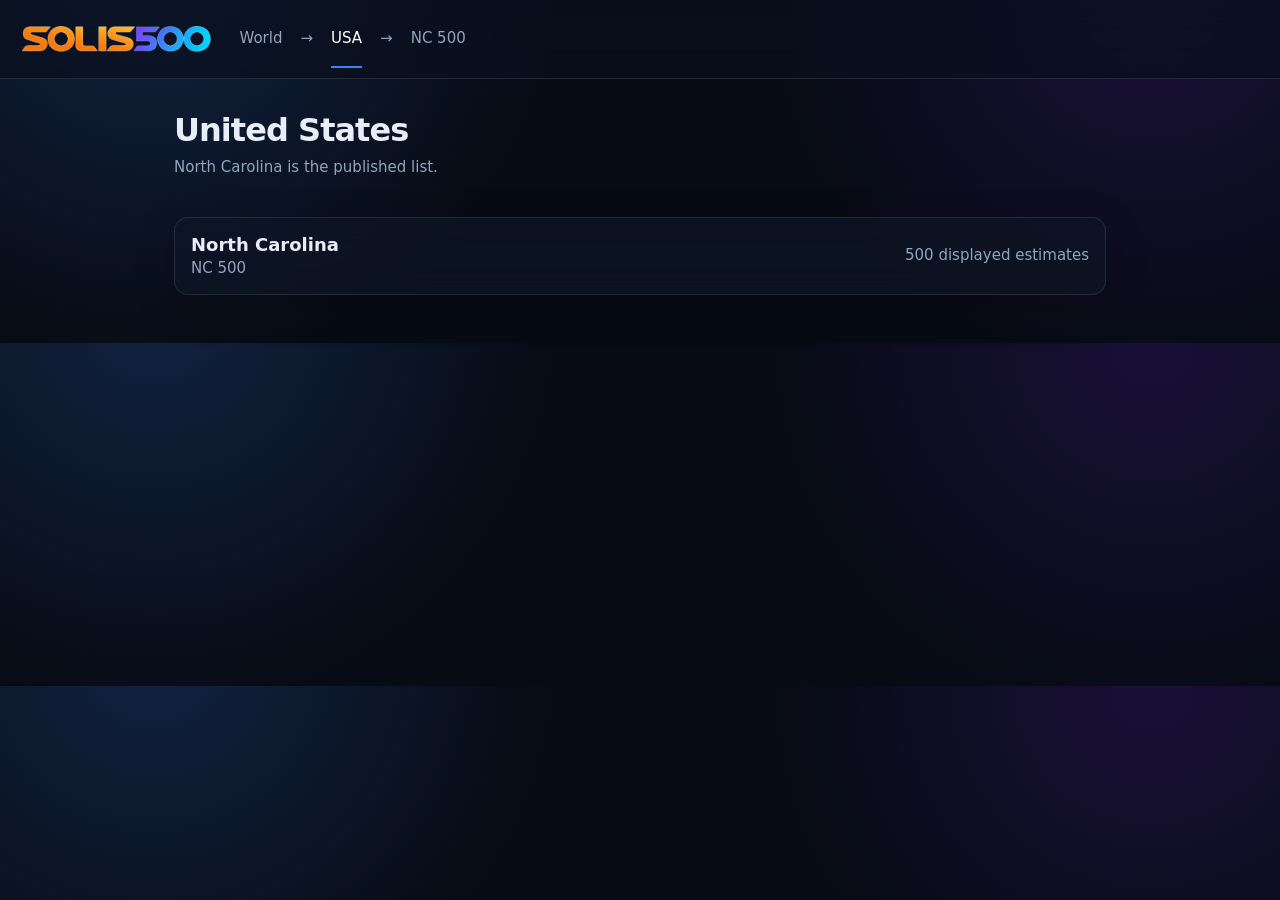
==== commit b6aca8cf: "Add the Solis 500 bar and a USA page that opens NC 500. Co-authored-by: Cursor <cursoragent@cursor.c" ====
--- a/index.html
+++ b/index.html
@@ -1,755 +1,37 @@
 <!doctype html>
 <html lang="en">
 <head>
-  <link rel="icon" href="logo.png">
+  <link rel="icon" href="solis500.png">
   <meta charset="utf-8">
   <meta name="viewport" content="width=device-width, initial-scale=1">
-  <title>NC 500</title>
+  <title>USA · Solis 500</title>
   <link rel="stylesheet" href="styles.css">
-  <style>
-    body { background-attachment: fixed; }
-    header.top, main { max-width: 1120px; }
-    .glass {
-      position: relative;
-      background: rgba(255, 255, 255, 0.035);
-      border: 1px solid rgba(255, 255, 255, 0.2);
-      border-radius: 22px;
-      backdrop-filter: blur(16px) saturate(1.2);
-      -webkit-backdrop-filter: blur(16px) saturate(1.2);
-      box-shadow: inset 0 1px 0 rgba(255, 255, 255, 0.32), 0 10px 28px rgba(0, 0, 0, 0.22);
-    }
-    .donut-wrap.glass, .rank-tools.glass { padding: 16px 18px; }
-    .sheet.glass { padding: 6px 14px 18px; margin-top: 14px; }
-    .profile { display: inline-block; margin-top: 10px; background: rgba(94, 234, 212, 0.12); color: #5eead4; border: 1px solid rgba(94, 234, 212, 0.4); text-decoration: none; border-radius: 8px; padding: 8px 14px; font-weight: 700; }
-    .range-title { text-align: center; text-transform: none; letter-spacing: 0; font-size: 13px; }
-    .donut-legend { max-height: 280px; overflow: auto; }
-    #donut path, .donut-legend button { cursor: pointer; }
-    .donut-wrap { display: grid; grid-template-columns: 280px 1fr; gap: 22px; align-items: center; margin: 18px 0 8px; }
-    .donut-fig { position: relative; width: 280px; height: 280px; }
-    .donut-fig svg { width: 280px; height: 280px; display: block; }
-    .donut-center { position: absolute; inset: 0; display: grid; place-content: center; text-align: center; pointer-events: none; }
-    .donut-center strong { font-size: 28px; letter-spacing: -0.04em; font-weight: 650; }
-    .donut-center span { color: var(--muted); font-size: 12px; }
-    .donut-legend { list-style: none; margin: 0; padding: 0; display: grid; gap: 2px; }
-    .donut-legend button {
-      display: flex; justify-content: space-between; gap: 12px; width: 100%;
-      background: transparent; border: 0; color: inherit; padding: 5px 2px; cursor: pointer; text-align: left;
-    }
-    .donut-legend button:hover { color: white; }
-    .swatch { width: 9px; height: 9px; border-radius: 99px; display: inline-block; margin-right: 8px; }
-    .rank-tools { display: grid; grid-template-columns: 1fr 260px; gap: 18px; margin: 14px 0 0; align-items: end; position: relative; z-index: 6; overflow: visible; }
-    .sheet.glass { position: relative; z-index: 1; }
-    .rank-tools label { display: grid; gap: 6px; color: var(--muted); font-size: 12px; letter-spacing: 0.04em; text-transform: uppercase; }
-    .rank-tools .search, .group-button { margin: 0; background: rgba(7, 11, 20, 0.4); border: 1px solid rgba(255,255,255,0.2); color: var(--ink); border-radius: 12px; box-shadow: inset 0 1px 0 rgba(255,255,255,0.18); }
-    .group-menu { position: relative; }
-    .group-button { width: 100%; text-align: left; padding: 10px 12px; cursor: pointer; }
-    .group-panel {
-      position: absolute; z-index: 8; right: 0; width: 260px; top: calc(100% + 6px);
-      max-height: 320px; overflow: auto; padding: 8px;
-      background: #10182a;
-      border: 1px solid rgba(255,255,255,0.2);
-      border-radius: 14px;
-    }
-    .group-panel label {
-      display: flex; align-items: center; gap: 8px;
-      text-transform: none; letter-spacing: 0; font-size: 14px; color: var(--ink);
-      padding: 6px 8px; border-radius: 8px; cursor: pointer;
-    }
-    .group-panel label:hover { background: rgba(255,255,255,0.06); }
-    .group-panel input { accent-color: #5eead4; }
-    .group-panel .group-rule { height: 1px; margin: 6px 8px; background: rgba(255,255,255,0.14); }
-    .industry-head td { padding: 18px 10px 6px; color: #f8fafc; font-weight: 650; letter-spacing: 0.04em; text-transform: uppercase; font-size: 12px; border-top: 0; }
-    .own.rank th { letter-spacing: 0.08em; text-transform: uppercase; font-size: 11px; }
-    .own.rank td { border-bottom: 0; }
-    .own.rank tr.rank-row td { border-top: 1px solid var(--line); cursor: pointer; }
-    .own.rank tr.rank-row:hover td { background: rgba(255,255,255,0.03); }
-    .own.rank td.worth { text-align: right; white-space: nowrap; width: 7.5rem; }
-    .own.rank th.worth { text-align: right; }
-    .own.rank td.worth b { display: block; font-weight: 650; font-variant-numeric: tabular-nums; }
-    .own.rank td.worth span { color: var(--muted); font-size: 11px; letter-spacing: 0.04em; text-transform: uppercase; }
-    .own.rank td.worth.provisional span { color: #5eead4; }
-    .own.rank td.worth.priced span { color: #fbbf24; }
-    .rank-name { font-weight: 650; }
-    .rank-panel { display: grid; grid-template-columns: 1.45fr 0.9fr; gap: 28px; padding: 4px 8px 18px 3rem; }
-    .rank-panel p { margin: 0 0 8px; max-width: 68ch; }
-    .rank-panel .tie { color: var(--muted); font-size: 13px; }
-    .range-title { color: var(--muted); font-size: 14px; letter-spacing: 0; text-transform: none; margin-bottom: 4px; }
-    .history-chart { position: relative; }
-    .history-chart svg { width: 100%; height: auto; display: block; }
-    .history-tip {
-      position: absolute; z-index: 2; transform: translate(-50%, -120%);
-      min-width: 76px; padding: 8px 10px; text-align: center; pointer-events: none;
-      background: rgba(8, 12, 22, 0.94); color: #f8fafc;
-      border: 1px solid rgba(255,255,255,0.16); border-radius: 8px;
-      box-shadow: 0 10px 24px rgba(0,0,0,0.35);
-    }
-    .history-tip span { display: block; color: #cbd5e1; font-size: 12px; }
-    .history-tip strong { display: block; font-size: 16px; font-weight: 650; }
-    .pos .move { display: block; margin-top: 2px; font-size: 11px; font-weight: 550; color: var(--muted); }
-    .range-labels { display: flex; justify-content: space-between; color: var(--muted); font-size: 12px; font-variant-numeric: tabular-nums; }
-    @media (max-width: 800px) {
-      .donut-wrap, .rank-panel, .rank-tools { grid-template-columns: 1fr; }
-      .donut-fig { margin: 0 auto; }
-      .rank-panel { padding-left: 8px; }
-    }
-  </style>
 </head>
 <body>
   <header class="bar">
-    <a class="brand" href="./"><img class="mark" src="logo.png" alt=""> NC 500</a>
+    <a class="brand" href="./" aria-label="Solis 500"><img class="wordmark" src="solis500.png" alt=""></a>
+    <nav class="trail" aria-label="Place">
+      <span class="trail-world">World</span>
+      <span class="sep" aria-hidden="true">→</span>
+      <a href="./" aria-current="page">USA</a>
+      <span class="sep" aria-hidden="true">→</span>
+      <a href="nc/">NC 500</a>
+    </nav>
   </header>
   <header class="top">
     <div>
-      <h1>The Richest People In North Carolina</h1>
-      <div class="sub" id="note"></div>
+      <h1>United States</h1>
+      <div class="sub">North Carolina is the published list.</div>
     </div>
   </header>
   <main>
-    <section class="section">
-      <div class="donut-wrap glass">
-        <div class="donut-fig">
-          <svg id="donut" viewBox="0 0 220 220" role="img" aria-label="Donut of displayed estimates, richest first"></svg>
-          <div class="donut-center"><strong id="donut-total"></strong><span>Displayed estimates</span></div>
-        </div>
-        <ol class="donut-legend" id="legend"></ol>
+    <a class="card place-card" href="nc/">
+      <div>
+        <div class="name">North Carolina</div>
+        <div class="muted">NC 500</div>
       </div>
-      <div class="rank-tools glass">
-        <input id="q" class="search" aria-label="Search this list" placeholder="Search this list">
-        <label>Group by industry
-          <div class="group-menu">
-            <button type="button" class="group-button" id="group-button" aria-haspopup="true" aria-expanded="false">All industries</button>
-            <div id="group-panel" class="group-panel" hidden>
-              <label><input type="checkbox" id="group-all" checked> All industries</label>
-              <label><input type="checkbox" id="group-headers"> Grouped</label>
-              <div class="group-rule"></div>
-              <div id="group-sectors"></div>
-            </div>
-          </div>
-        </label>
-      </div>
-      <div class="sheet glass">
-      <table class="own rank">
-        <thead>
-          <tr><th>Rank</th><th>Name</th><th>Estimate</th><th>Age</th><th>Region</th><th>Source</th><th>Industry</th></tr>
-        </thead>
-        <tbody id="rows"></tbody>
-      </table>
-      </div>
-    </section>
+      <span class="muted">500 displayed estimates</span>
+    </a>
   </main>
-  <script>
-    const rows = document.querySelector("#rows");
-    const note = document.querySelector("#note");
-    const donut = document.querySelector("#donut");
-    const legend = document.querySelector("#legend");
-    const q = document.querySelector("#q");
-    const groupButton = document.querySelector("#group-button");
-    const groupPanel = document.querySelector("#group-panel");
-    const groupAll = document.querySelector("#group-all");
-    const groupHeaders = document.querySelector("#group-headers");
-    const groupSectors = document.querySelector("#group-sectors");
-    const selectedSectors = new Set();
-    const colors = ["#5eead4", "#22d3ee", "#38bdf8", "#60a5fa", "#818cf8", "#a78bfa", "#2dd4bf", "#67e8f9", "#93c5fd", "#c4b5fd"];
-    const otherColor = "#334155";
-    let ranked = [];
-    let openPos = null;
-    const rowByPos = new Map();
-    function visible(text) {
-      return text
-        .replace(/\bForbes\b/g, "the published list")
-        .replace(/\bbest guess\b/gi, "modeled estimate")
-        .replace(/\breal[ -]time estimates\b/gi, "modeled estimates")
-        .replace(/\breal[ -]time estimate\b/gi, "published figure")
-        .replace(/\bGuesses\b/g, "Modeled estimates")
-        .replace(/\bGuess\b/g, "Modeled estimate");
-    }
-    const TRIANGLE = new Set(["raleigh", "durham", "cary", "chapel hill", "morrisville", "apex", "holly springs", "carrboro", "research triangle park", "research triangle", "rtp", "wake forest", "knightdale", "garner", "hillsborough", "pittsboro"]);
-    const CHARLOTTE = new Set(["charlotte", "eastover", "huntersville", "matthews", "cornelius", "davidson", "mint hill", "pineville", "indian trail", "waxhaw", "belmont", "mount holly", "concord", "kannapolis", "weddington", "harrisburg"]);
-    const PLACES = ["Research Triangle Park", "Research Triangle", "Winston-Salem", "Chapel Hill", "Rocky Mount", "High Point", "New Bern", "Southern Pines", "Holly Springs", "Morehead City", "North Wilkesboro", "Elizabeth City", "Huntersville", "Fayetteville", "Greensboro", "Wilmington", "Asheville", "Charlotte", "Valle Crucis", "Pisgah Forest", "Spring Hope", "Snow Hill", "Rose Hill", "Mount Airy", "Mount Olive", "Mount Holly", "Wake Forest", "Indian Trail", "Fuquay-Varina", "Pinehurst", "Mooresville", "Kannapolis", "Statesville", "Hendersonville", "Jacksonville", "Morrisville", "Greenville", "Goldsboro", "Burlington", "Lexington", "Thomasville", "Kernersville", "Salisbury", "Morganton", "Asheboro", "Lumberton", "Hickory", "Gastonia", "Concord", "Raleigh", "Durham", "Cary", "Apex", "Boone", "Lenoir", "Conover", "Sanford", "Kinston", "Wilson", "Monroe", "Shelby", "Newton Grove", "Newton", "Valdese", "Marion", "Brevard", "Sylva", "Franklin", "Waynesville", "Jefferson", "Nashville", "Lucama", "Oakboro", "Emerald Isle", "Smithfield", "Clayton", "Garner", "Carrboro", "Hillsborough", "Pittsboro", "Mebane", "Graham", "Reidsville", "Albemarle", "Eden", "Matthews", "Cornelius", "Davidson", "Eastover", "Washington", "Pineville", "Belmont", "Lincolnton", "Clinton", "Wallace", "Tarboro", "Oxford", "Hamlet", "Laurinburg", "Aberdeen", "Waxhaw", "Blowing Rock", "Banner Elk", "Four Oaks", "Sandy Ridge", "Rural Hall", "Wilkesboro", "Jamestown", "Troutman", "Shallotte", "Penrose", "Archdale", "Hayesville", "Weddington", "Harrisburg", "Knightdale", "Wade", "Newland", "Littleton", "Burnsville", "Carthage", "Ahoskie", "Elizabethtown", "Salemburg", "Eagle Springs"];
-    PLACES.sort((a, b) => b.length - a.length);
-    const COMPANY_REGION = {
-      "Pamlico Capital": "Charlotte",
-      "Prometheus Group": "RTP",
-      "Smart Choice": "Greensboro",
-      "Joe Van Gogh": "RTP",
-      "Yep Roc and related labels": "RTP",
-      "Salem One": "Winston-Salem",
-      "Passport": "Charlotte",
-      "Glew": "Charlotte",
-      "Armor Fire Services": "Charlotte",
-      "Winston Tractor": "Winston-Salem",
-      "Amerochem": "New Bern",
-      "Jernigan Oil": "Ahoskie",
-      "Smith Oil": "Salemburg",
-      "Campbell Oil": "Elizabethtown",
-      "Williams Sand and Clay": "Eagle Springs",
-      "Fence Builders": "Winston-Salem",
-      "Green Hill Fence": "South Carolina",
-      "Dalco Nonwovens": "Conover",
-      "Alarmguard Security": "Greensboro",
-      "Pesta Finnie": "Charlotte",
-    };
-    function regionName(name) {
-      const key = name.toLowerCase();
-      if (TRIANGLE.has(key)) return "RTP";
-      if (CHARLOTTE.has(key)) return "Charlotte";
-      return name;
-    }
-    function awayState(text) {
-      const match = text.match(/\blives in [^.]{0,80}\b(Florida|Maryland|South Carolina|Virginia|Georgia|Tennessee|Texas|New York|California)\b/i)
-        || text.match(/\bplaces (?:him|her) in [^.]{0,60}\b(Florida|Maryland|South Carolina|Virginia|Georgia|Tennessee|Texas|New York|California)\b/i)
-        || text.match(/\bfiling address is [^.]{0,60}\b(Florida|Maryland|South Carolina|Virginia|Georgia|Tennessee|Texas|New York|California)\b/i);
-      if (!match) return "";
-      const state = match[1].toLowerCase();
-      return state.replace(/\b\w/g, (letter) => letter.toUpperCase());
-    }
-    function placeOf(person) {
-      const text = person.nc_tie || "";
-      const away = awayState(text + " " + (person.valuation_note || ""));
-      if (away) return away;
-      const found = [];
-      for (const name of PLACES) {
-        const pattern = new RegExp("\\b" + name.replace(/[.*+?^${}()|[\]\\]/g, "\\$&") + "\\b", "i");
-        if (pattern.test(text)) {
-          const region = regionName(name);
-          if (!found.includes(region)) found.push(region);
-        }
-      }
-      if (found.includes("Charlotte") && found.includes("RTP")) return "North Carolina";
-      if (found.length) return found[0];
-      if (/triangle-based|research triangle|\bRTP\b|in the Triangle/i.test(text)) return "RTP";
-      const county = text.match(/\b([A-Z][a-z]+(?: [A-Z][a-z]+)?) County\b/);
-      if (county && county[1] !== "North") return county[1] + " County";
-      if (COMPANY_REGION[person.company]) return COMPANY_REGION[person.company];
-      return "North Carolina";
-    }
-    function assignRegions(people) {
-      people.forEach((person) => { person.region = placeOf(person); });
-      const byCompany = new Map();
-      people.forEach((person) => {
-        if (!person.company || person.region === "North Carolina") return;
-        if (!byCompany.has(person.company)) byCompany.set(person.company, new Set());
-        byCompany.get(person.company).add(person.region);
-      });
-      people.forEach((person) => {
-        const regions = byCompany.get(person.company);
-        if (person.region === "North Carolina" && regions && regions.size === 1) person.region = [...regions][0];
-      });
-    }
-    function money(value) {
-      if (value >= 1e9) return "$" + (value / 1e9).toFixed(2).replace(/0$/, "").replace(/\.0$/, "") + "B";
-      return "$" + (value / 1e6).toFixed(1).replace(/\.0$/, "") + "M";
-    }
-    function arc(cx, cy, outer, inner, a0, a1) {
-      const large = a1 - a0 > Math.PI ? 1 : 0;
-      const p = (r, a) => [cx + Math.cos(a) * r, cy + Math.sin(a) * r];
-      const [x0, y0] = p(outer, a0);
-      const [x1, y1] = p(outer, a1);
-      const [x2, y2] = p(inner, a1);
-      const [x3, y3] = p(inner, a0);
-      return `M ${x0.toFixed(2)} ${y0.toFixed(2)} A ${outer} ${outer} 0 ${large} 1 ${x1.toFixed(2)} ${y1.toFixed(2)} L ${x2.toFixed(2)} ${y2.toFixed(2)} A ${inner} ${inner} 0 ${large} 0 ${x3.toFixed(2)} ${y3.toFixed(2)} Z`;
-    }
-    function worthOf(person) {
-      return person.valuation === "priced" ? person.model_base : (person.best_guess || person.model_base);
-    }
-    function groupBuckets(people) {
-      const buckets = new Map();
-      for (const person of people) {
-        const key = person.sector || "Services";
-        if (!buckets.has(key)) buckets.set(key, { name: key, value: 0, people: [] });
-        const bucket = buckets.get(key);
-        bucket.value += worthOf(person);
-        bucket.people.push(person);
-      }
-      return [...buckets.values()].sort((a, b) => b.value - a.value || a.name.localeCompare(b.name));
-    }
-    function drawDonut() {
-      const people = chosenPeople();
-      const total = people.reduce((sum, person) => sum + worthOf(person), 0);
-      document.querySelector("#donut-total").textContent = total ? money(total) : "$0";
-      donut.replaceChildren();
-      legend.replaceChildren();
-      if (!total) return;
-      const byGroup = selectedSectors.size > 1;
-      let parts;
-      if (byGroup) {
-        parts = groupBuckets(people).map((bucket) => ({
-          name: bucket.name,
-          value: bucket.value,
-          sector: bucket.name,
-          count: bucket.people.length,
-        }));
-      } else {
-        const top = people.filter((person) => worthOf(person) >= 100000000);
-        const rest = people.filter((person) => worthOf(person) < 100000000);
-        parts = top.map((person) => ({ name: person.name, value: worthOf(person), pos: person.position }));
-        if (rest.length) {
-          parts.push({
-            name: "Everyone else",
-            value: rest.reduce((sum, person) => sum + worthOf(person), 0),
-            pos: rest[0].position,
-            rest: true,
-            count: rest.length,
-          });
-        }
-      }
-      let angle = -Math.PI / 2;
-      parts.forEach((part, index) => {
-        const sweep = (part.value / total) * Math.PI * 2;
-        const start = angle;
-        angle += sweep;
-        const path = document.createElementNS("http://www.w3.org/2000/svg", "path");
-        const color = part.rest ? otherColor : colors[index % colors.length];
-        part.color = color;
-        const gap = Math.min(0.006, sweep * 0.12);
-        path.setAttribute("d", arc(110, 110, 96, 62, start, Math.max(start + 0.001, angle - gap)));
-        path.setAttribute("fill", color);
-        const title = document.createElementNS("http://www.w3.org/2000/svg", "title");
-        title.textContent = part.sector
-          ? part.name + ", " + part.count + " people, " + money(part.value)
-          : part.rest
-            ? "Everyone else, " + part.count + " people, " + money(part.value)
-            : part.name + " " + money(part.value);
-        path.append(title);
-        path.addEventListener("click", () => {
-          if (part.sector) selectOnly(part.sector);
-          else focusPerson(part.pos);
-        });
-        donut.append(path);
-      });
-      const legendRows = byGroup
-        ? parts
-        : people.map((person) => {
-            const match = parts.find((part) => part.pos === person.position);
-            return { name: person.name, value: worthOf(person), pos: person.position, color: match ? match.color : otherColor };
-          });
-      legendRows.forEach((part) => {
-        const li = document.createElement("li");
-        const button = document.createElement("button");
-        button.type = "button";
-        const label = document.createElement("span");
-        label.innerHTML = `<span class="swatch" style="background:${part.color || otherColor}"></span>`;
-        label.append(document.createTextNode(part.name));
-        const amount = document.createElement("span");
-        amount.textContent = money(part.value);
-        button.append(label, amount);
-        button.addEventListener("click", () => {
-          if (part.sector) selectOnly(part.sector);
-          else focusPerson(part.pos);
-        });
-        li.append(button);
-        legend.append(li);
-      });
-    }
-    function tidy(value) {
-      const step = value >= 1e9 ? 5e7 : value >= 1e8 ? 5e6 : value >= 1e7 ? 5e5 : value >= 1e6 ? 5e4 : 1e4;
-      return Math.max(step, Math.round(value / step) * step);
-    }
-    function yearLabel(date) {
-      if (date === "Now") return "Now";
-      const year = String(date).match(/\d{4}/);
-      return year ? "’" + year[0].slice(2) : String(date);
-    }
-    function labelFor(person) {
-      if (person.evidence_class === "published_figure") return "Published figure";
-      if (person.evidence_class === "market_holding") return "Market holding";
-      if (person.evidence_class === "documented_proceeds") return "Documented proceeds";
-      return "Modeled estimate";
-    }
-    function movementText(person) {
-      if (person.movement === "up" && person.rank_delta) return "▲ " + person.rank_delta;
-      if (person.movement === "down" && person.rank_delta) return "▼ " + Math.abs(person.rank_delta);
-      if (person.movement === "added") return "New";
-      if (person.movement === "repriced") return "Repriced";
-      return "";
-    }
-    function seriesOf(person) {
-      if (person.history && person.history.length) {
-        const points = person.history.map((point) => ({ date: point.date, value: point.value }));
-        if (person.realtime) points.push({ date: "Now", value: person.realtime });
-        return { kind: "realtime", points };
-      }
-      const end = worthOf(person);
-      let hash = 2166136261;
-      for (let i = 0; i < person.name.length; i++) hash = Math.imul(hash ^ person.name.charCodeAt(i), 16777619);
-      const years = [2021, 2022, 2023, 2024, 2025, 2026];
-      const points = years.map((year, index) => {
-        if (index === years.length - 1) return { date: String(year), value: end };
-        const t = index / (years.length - 1);
-        const wobble = (((hash >>> (index * 3)) & 15) - 7) / 100;
-        const level = Math.min(1.08, Math.max(0.4, 0.62 + 0.38 * t + wobble));
-        return { date: String(year), value: tidy(end * level) };
-      });
-      return { kind: "guess", points };
-    }
-    function historyChart(person) {
-      const series = seriesOf(person);
-      const vals = series.points.map((point) => point.value);
-      const min = Math.min(...vals);
-      const max = Math.max(...vals);
-      const svg = document.createElementNS("http://www.w3.org/2000/svg", "svg");
-      svg.setAttribute("viewBox", "0 0 320 148");
-      svg.setAttribute("width", "100%");
-      svg.setAttribute("role", "img");
-      const noun = labelFor(person);
-      svg.setAttribute("aria-label", noun + " " + money(vals[0]) + " to " + money(vals[vals.length - 1]));
-      const x = (index) => 18 + (index / Math.max(series.points.length - 1, 1)) * 284;
-      const y = (value) => 16 + (1 - (value - min) / Math.max(max - min, 1)) * 96;
-      const color = "#5eead4";
-      const line = document.createElementNS("http://www.w3.org/2000/svg", "polyline");
-      line.setAttribute("points", series.points.map((point, index) => x(index).toFixed(1) + "," + y(point.value).toFixed(1)).join(" "));
-      line.setAttribute("fill", "none");
-      line.setAttribute("stroke", color);
-      line.setAttribute("stroke-width", "2");
-      svg.append(line);
-      const wrap = document.createElement("div");
-      wrap.className = "history-chart";
-      const tip = document.createElement("div");
-      tip.className = "history-tip";
-      tip.hidden = true;
-      series.points.forEach((point, index) => {
-        const dot = document.createElementNS("http://www.w3.org/2000/svg", "circle");
-        dot.setAttribute("cx", x(index).toFixed(1));
-        dot.setAttribute("cy", y(point.value).toFixed(1));
-        dot.setAttribute("r", "4");
-        dot.setAttribute("fill", "#070b14");
-        dot.setAttribute("stroke", color);
-        dot.setAttribute("stroke-width", "2");
-        const hit = document.createElementNS("http://www.w3.org/2000/svg", "circle");
-        hit.setAttribute("cx", x(index).toFixed(1));
-        hit.setAttribute("cy", y(point.value).toFixed(1));
-        hit.setAttribute("r", "12");
-        hit.setAttribute("fill", "transparent");
-        hit.style.cursor = "pointer";
-        const label = document.createElementNS("http://www.w3.org/2000/svg", "text");
-        label.setAttribute("x", x(index).toFixed(1));
-        label.setAttribute("y", "142");
-        label.setAttribute("text-anchor", "middle");
-        label.setAttribute("fill", "#93a4bd");
-        label.setAttribute("font-size", "10");
-        label.textContent = yearLabel(point.date);
-        const show = () => {
-          tip.hidden = false;
-          tip.replaceChildren();
-          const when = document.createElement("span");
-          when.textContent = point.date === "Now" ? "Now" : String(point.date);
-          const amount = document.createElement("strong");
-          amount.textContent = money(point.value);
-          tip.append(when, amount);
-          tip.style.left = (x(index) / 320 * 100) + "%";
-          tip.style.top = (y(point.value) / 148 * 100) + "%";
-        };
-        hit.addEventListener("mouseenter", show);
-        hit.addEventListener("mouseleave", () => { tip.hidden = true; });
-        svg.append(dot, label, hit);
-      });
-      wrap.append(svg, tip);
-      wrap.addEventListener("mouseleave", () => { tip.hidden = true; });
-      const caption = series.kind === "realtime"
-        ? labelFor(person)
-        : labelFor(person) + ". Illustrative path, not a reported history.";
-      return { node: wrap, kind: series.kind, caption };
-    }
-    function paintOpen() {
-      for (const [pos, pair] of rowByPos) {
-        const open = pos === openPos && !pair.row.hidden;
-        pair.detail.hidden = !open;
-        pair.row.classList.toggle("open", open);
-      }
-    }
-    function toggle(position) {
-      openPos = openPos === position ? null : position;
-      paintOpen();
-    }
-    const SECTOR = {
-      "Software": "Tech",
-      "Enterprise software": "Tech",
-      "Gaming software": "Tech",
-      "Telecom": "Tech",
-      "Private equity": "Finance",
-      "Venture capital": "Finance",
-      "Asset management": "Finance",
-      "Banking": "Finance",
-      "Insurance": "Finance",
-      "Tax services": "Finance",
-      "Logistics": "Logistics",
-      "Freight": "Logistics",
-      "Aviation": "Logistics",
-      "Real estate": "Real estate",
-      "Homebuilding": "Real estate",
-      "Healthcare services": "Healthcare",
-      "Biotech": "Healthcare",
-      "Medical devices": "Healthcare",
-      "Oil and gas": "Energy",
-      "Solar": "Energy",
-      "Energy": "Energy",
-      "Construction": "Construction",
-      "Building materials": "Construction",
-      "Architecture": "Construction",
-      "Engineering": "Construction",
-      "Roofing": "Construction",
-      "Pavement": "Construction",
-      "Facilities": "Construction",
-      "Agriculture": "Agriculture",
-      "Restaurants": "Food",
-      "Food": "Food",
-      "Beverages": "Food",
-      "Beverage distribution": "Food",
-      "Grocery": "Food",
-      "Retail": "Retail",
-      "Auto retail": "Retail",
-      "Consumer products": "Retail",
-      "Furniture": "Retail",
-      "Manufacturing": "Manufacturing",
-      "Equipment": "Manufacturing",
-      "Textiles": "Manufacturing",
-      "Chemicals": "Manufacturing",
-      "Boats": "Manufacturing",
-      "Packaging": "Manufacturing",
-      "Media": "Media",
-      "Marketing": "Media",
-      "Music": "Media",
-      "Printing": "Media",
-      "Home services": "Services",
-      "Landscaping": "Services",
-      "Pest control": "Services",
-      "Collision repair": "Services",
-      "Waste": "Services",
-      "Law": "Services",
-      "Professional services": "Services",
-      "Staffing": "Services",
-      "Franchising": "Services",
-      "Funeral": "Services",
-      "Hospitality": "Services",
-      "Education": "Services",
-      "Sports": "Services",
-    };
-    function sectorOf(person) {
-      return SECTOR[person.industry] || person.industry || "Services";
-    }
-    function chosenPeople() {
-      const needle = q.value.trim().toLowerCase();
-      return ranked.filter((person) => {
-        if (needle && !person.hay.includes(needle)) return false;
-        if (selectedSectors.size && !selectedSectors.has(person.sector)) return false;
-        return true;
-      });
-    }
-    function groupLabel() {
-      if (!selectedSectors.size) return "All industries";
-      return [...selectedSectors].sort((a, b) => a.localeCompare(b)).join(", ");
-    }
-    function syncGroupChecks() {
-      groupAll.checked = selectedSectors.size === 0;
-      groupSectors.querySelectorAll("input").forEach((box) => {
-        box.checked = selectedSectors.has(box.value);
-      });
-      groupButton.textContent = groupLabel();
-    }
-    function selectOnly(sector) {
-      selectedSectors.clear();
-      selectedSectors.add(sector);
-      q.value = "";
-      syncGroupChecks();
-      render();
-    }
-    function render() {
-      rows.replaceChildren();
-      rowByPos.clear();
-      const people = chosenPeople();
-      const grouped = groupHeaders.checked || selectedSectors.size > 1;
-      drawDonut();
-      if (!grouped) {
-        people.forEach(build);
-      } else {
-        const buckets = new Map();
-        for (const person of people) {
-          const key = person.sector || "Services";
-          if (!buckets.has(key)) buckets.set(key, []);
-          buckets.get(key).push(person);
-        }
-        const names = [...buckets.keys()].sort((a, b) => {
-          const sum = (key) => buckets.get(key).reduce((total, person) => total + worthOf(person), 0);
-          return sum(b) - sum(a) || a.localeCompare(b);
-        });
-        for (const name of names) {
-          const header = document.createElement("tr");
-          header.className = "industry-head";
-          const cell = document.createElement("td");
-          cell.colSpan = 7;
-          cell.textContent = name;
-          header.append(cell);
-          rows.append(header);
-          buckets.get(name).forEach(build);
-        }
-      }
-      paintOpen();
-    }
-    function focusPerson(position) {
-      const person = ranked.find((row) => row.position === position);
-      q.value = "";
-      if (person && selectedSectors.size && !selectedSectors.has(person.sector)) {
-        selectedSectors.clear();
-        syncGroupChecks();
-      }
-      render();
-      openPos = position;
-      paintOpen();
-      const pair = rowByPos.get(position);
-      if (pair) pair.row.scrollIntoView({ block: "center" });
-    }
-    function build(person) {
-      const row = document.createElement("tr");
-      row.className = "rank-row";
-      const rank = document.createElement("td");
-      rank.className = "pos";
-      rank.textContent = String(person.rank);
-      const move = movementText(person);
-      if (move) {
-        const mark = document.createElement("span");
-        mark.className = "move";
-        mark.textContent = move;
-        rank.append(mark);
-      }
-      const name = document.createElement("td");
-      name.className = "rank-name";
-      name.textContent = person.name;
-      const worth = document.createElement("td");
-      worth.textContent = money(worthOf(person));
-      const age = document.createElement("td");
-      const place = document.createElement("td");
-      place.textContent = person.region || "North Carolina";
-      const source = document.createElement("td");
-      source.textContent = person.company || "";
-      const industry = document.createElement("td");
-      industry.textContent = person.industry || "";
-      if (person.sector) industry.title = person.sector;
-      row.append(rank, name, worth, age, place, source, industry);
-      row.addEventListener("click", () => toggle(person.position));
-      const detail = document.createElement("tr");
-      detail.hidden = true;
-      const cell = document.createElement("td");
-      cell.colSpan = 7;
-      const panel = document.createElement("div");
-      panel.className = "rank-panel";
-      const copy = document.createElement("div");
-      const why = document.createElement("p");
-      why.textContent = visible(person.best_guess_why || "");
-      const text = document.createElement("p");
-      text.textContent = visible(person.valuation_note || person.ownership || "");
-      const tie = document.createElement("p");
-      tie.className = "tie";
-      tie.textContent = person.nc_tie || "";
-      const link = document.createElement("a");
-      link.href = person.source || "#";
-      link.target = "_blank";
-      link.rel = "noreferrer";
-      link.className = "profile";
-      link.textContent = "Source";
-      const meta = document.createElement("p");
-      meta.className = "tie";
-      const bits = [labelFor(person)];
-      if (person.valued_at) bits.push("Valued " + person.valued_at);
-      if (person.freshness) bits.push(person.freshness);
-      if (person.previous_base) bits.push("Previous estimate " + money(person.previous_base));
-      else if (person.movement === "baseline") bits.push("First snapshot. Rank is unchanged until the next published snapshot.");
-      meta.textContent = bits.join(" ");
-      copy.append(why, text, tie, meta, link);
-      if (person.valuation_source && person.valuation_source !== person.source) {
-        const method = document.createElement("a");
-        method.href = person.valuation_source;
-        method.target = "_blank";
-        method.rel = "noreferrer";
-        method.className = "profile";
-        method.textContent = "Methodology";
-        copy.append(method);
-      }
-      const chart = document.createElement("div");
-      const title = document.createElement("div");
-      title.className = "range-title";
-      const drawn = historyChart(person);
-      title.textContent = drawn.caption;
-      chart.append(title, drawn.node);
-      panel.append(copy, chart);
-      cell.append(panel);
-      detail.append(cell);
-      rows.append(row, detail);
-      rowByPos.set(person.position, { row, detail });
-    }
-    q.addEventListener("input", render);
-    groupButton.addEventListener("click", () => {
-      const open = groupPanel.hidden;
-      groupPanel.hidden = !open;
-      groupButton.setAttribute("aria-expanded", open ? "true" : "false");
-    });
-    groupAll.addEventListener("change", () => {
-      selectedSectors.clear();
-      syncGroupChecks();
-      render();
-    });
-    groupHeaders.addEventListener("change", render);
-    document.addEventListener("click", (event) => {
-      if (!event.target.closest(".group-menu")) {
-        groupPanel.hidden = true;
-        groupButton.setAttribute("aria-expanded", "false");
-      }
-    });
-    function showRanking(list, headline) {
-      ranked = list;
-      assignRegions(ranked);
-      ranked.forEach((person, index) => {
-        person.rank = person.rank || index + 1;
-        person.industry = person.industry || "Other";
-        person.sector = sectorOf(person);
-        person.hay = (person.name + " " + person.company + " " + person.industry + " " + person.sector + " " + person.region + " " + (person.evidence_class || "")).toLowerCase();
-      });
-      const industries = [...new Set(ranked.map((person) => person.sector))].sort((a, b) => a.localeCompare(b));
-      groupSectors.replaceChildren();
-      for (const name of industries) {
-        const label = document.createElement("label");
-        const box = document.createElement("input");
-        box.type = "checkbox";
-        box.value = name;
-        box.addEventListener("change", () => {
-          if (box.checked) selectedSectors.add(name);
-          else selectedSectors.delete(name);
-          syncGroupChecks();
-          render();
-        });
-        label.append(box, document.createTextNode(name));
-        groupSectors.append(label);
-      }
-      note.textContent = headline;
-      openPos = ranked[0].position;
-      render();
-    }
-    fetch("data/top500.json").then((res) => res.json()).then((body) => {
-      if (body.snapshot) {
-        showRanking(body.people, body.headline);
-        return;
-      }
-      return fetch("data/worth-pie.json").then((res) => res.json()).then((worth) => {
-        const priced = (worth.fortunes || []).map((row, index) => ({
-          position: "priced-" + index,
-          name: row.name,
-          company: row.company || "",
-          valuation: "priced",
-          model_low: row.low || row.base,
-          model_base: row.realtime || row.base,
-          model_high: row.high || row.base,
-          best_guess: row.realtime || row.base,
-          history: row.history || null,
-          realtime: row.realtime || null,
-          industry: row.industry || "",
-          best_guess_why: "Priced fortune from " + (row.source_label || "a filing or a real-time profile") + ".",
-          valuation_note: row.note || "",
-          nc_tie: row.city ? row.city + ", North Carolina." : "",
-          source: row.source || "",
-        }));
-        const merged = priced.concat(body.people).sort((a, b) => ((b.best_guess || b.model_base) - (a.best_guess || a.model_base)) || (b.model_high - a.model_high) || a.name.localeCompare(b.name)).slice(0, 500);
-        showRanking(merged, "500 displayed estimates. Published figures and market holdings are dated. Private rows are modeled estimates.");
-      });
-    });
-  </script>
 </body>
 </html>
--- a/styles.css
+++ b/styles.css
@@ -25,17 +25,32 @@
 .bar {
   display: flex;
   align-items: center;
-  gap: 22px;
-  height: 58px;
-  padding: 0 22px;
+  gap: 28px;
+  min-height: 64px;
+  padding: 10px 22px;
   border-bottom: 1px solid var(--line);
   background: rgba(10, 16, 30, 0.72);
   backdrop-filter: blur(18px);
   position: sticky;
   top: 0;
   z-index: 5;
-}
-.brand { display: flex; gap: 10px; align-items: center; color: white; text-decoration: none; font-weight: 650; }
+  flex-wrap: wrap;
+}
+.brand { display: flex; align-items: center; color: white; text-decoration: none; }
+.wordmark { height: 26px; width: auto; display: block; }
+.trail { display: flex; align-items: center; gap: 10px; font-size: 15px; }
+.trail .sep, .trail-world { color: var(--muted); }
+.place-card {
+  display: flex;
+  justify-content: space-between;
+  align-items: center;
+  gap: 16px;
+  text-decoration: none;
+  color: inherit;
+  margin-top: 18px;
+}
+.place-card:hover { border-color: rgba(147, 197, 253, 0.45); }
+.place-card .name { font-size: 18px; }
 .substrip {
   display: flex;
   flex-wrap: wrap;
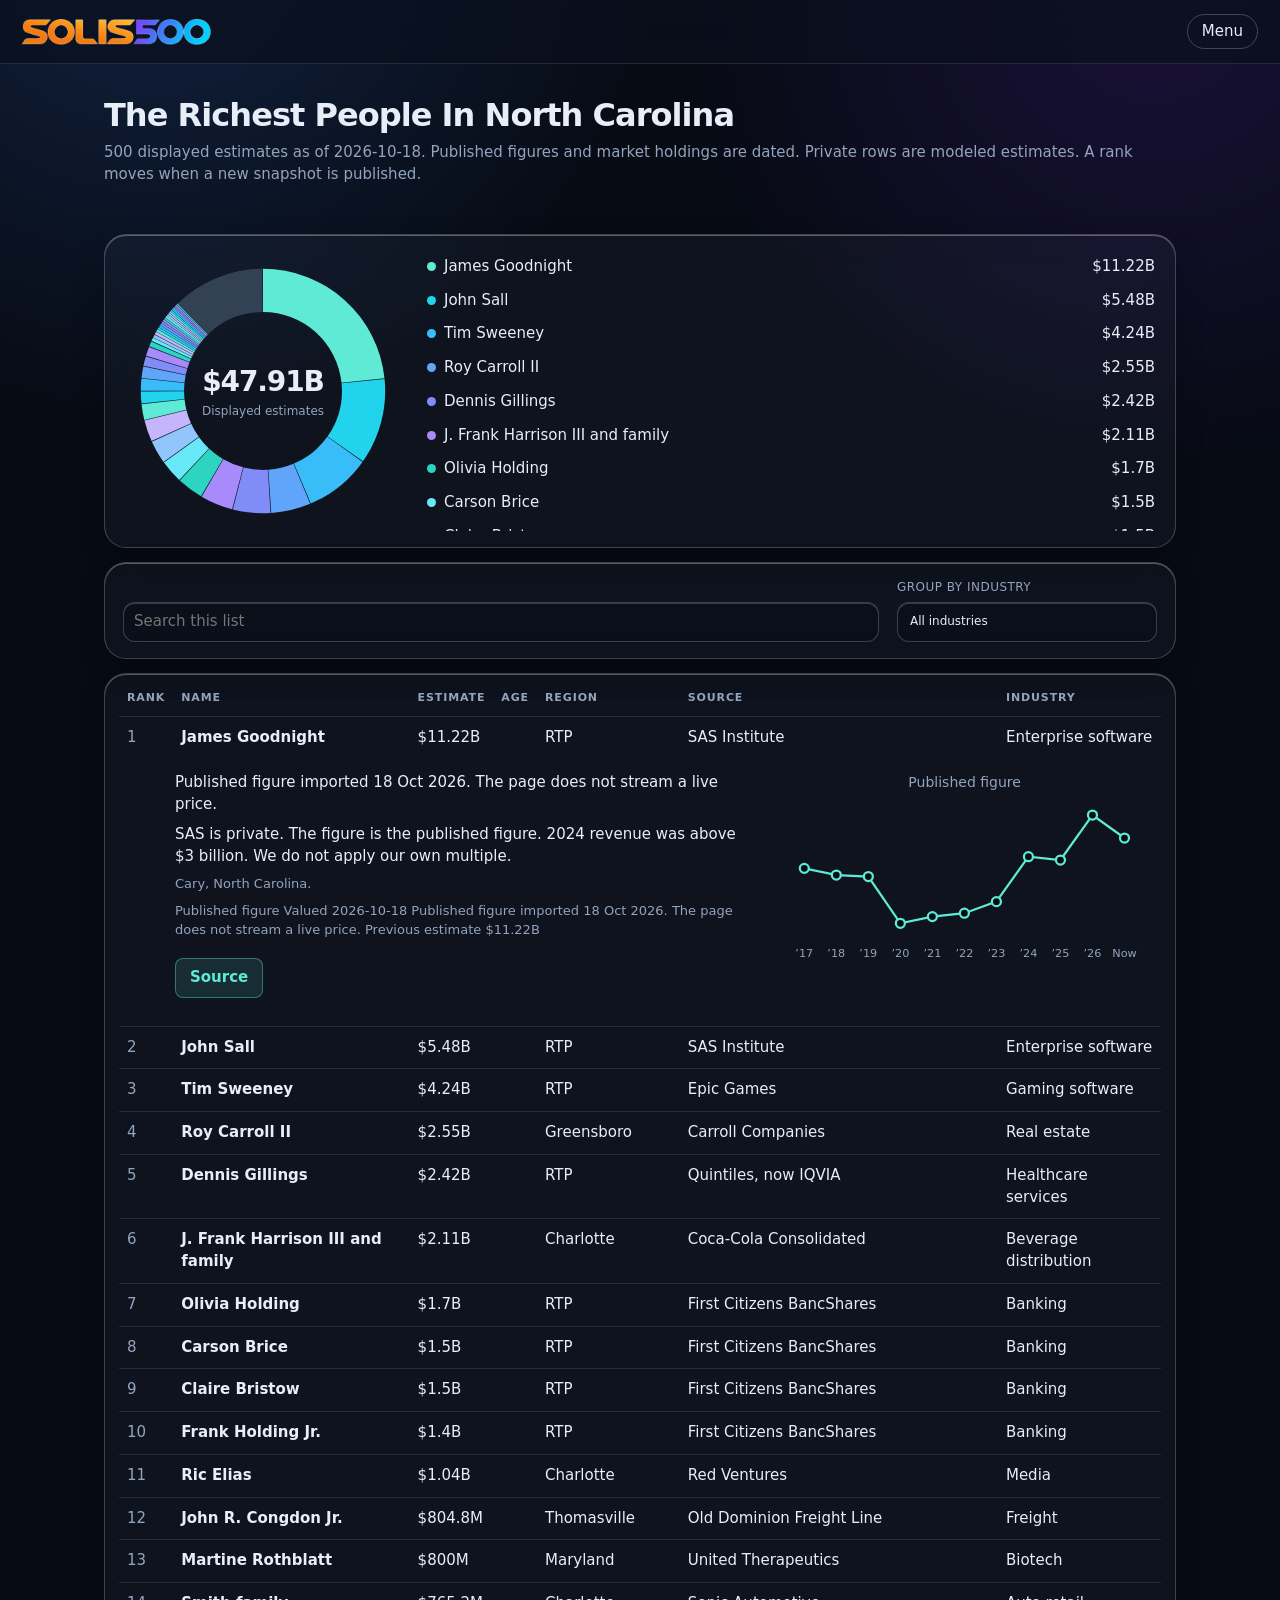
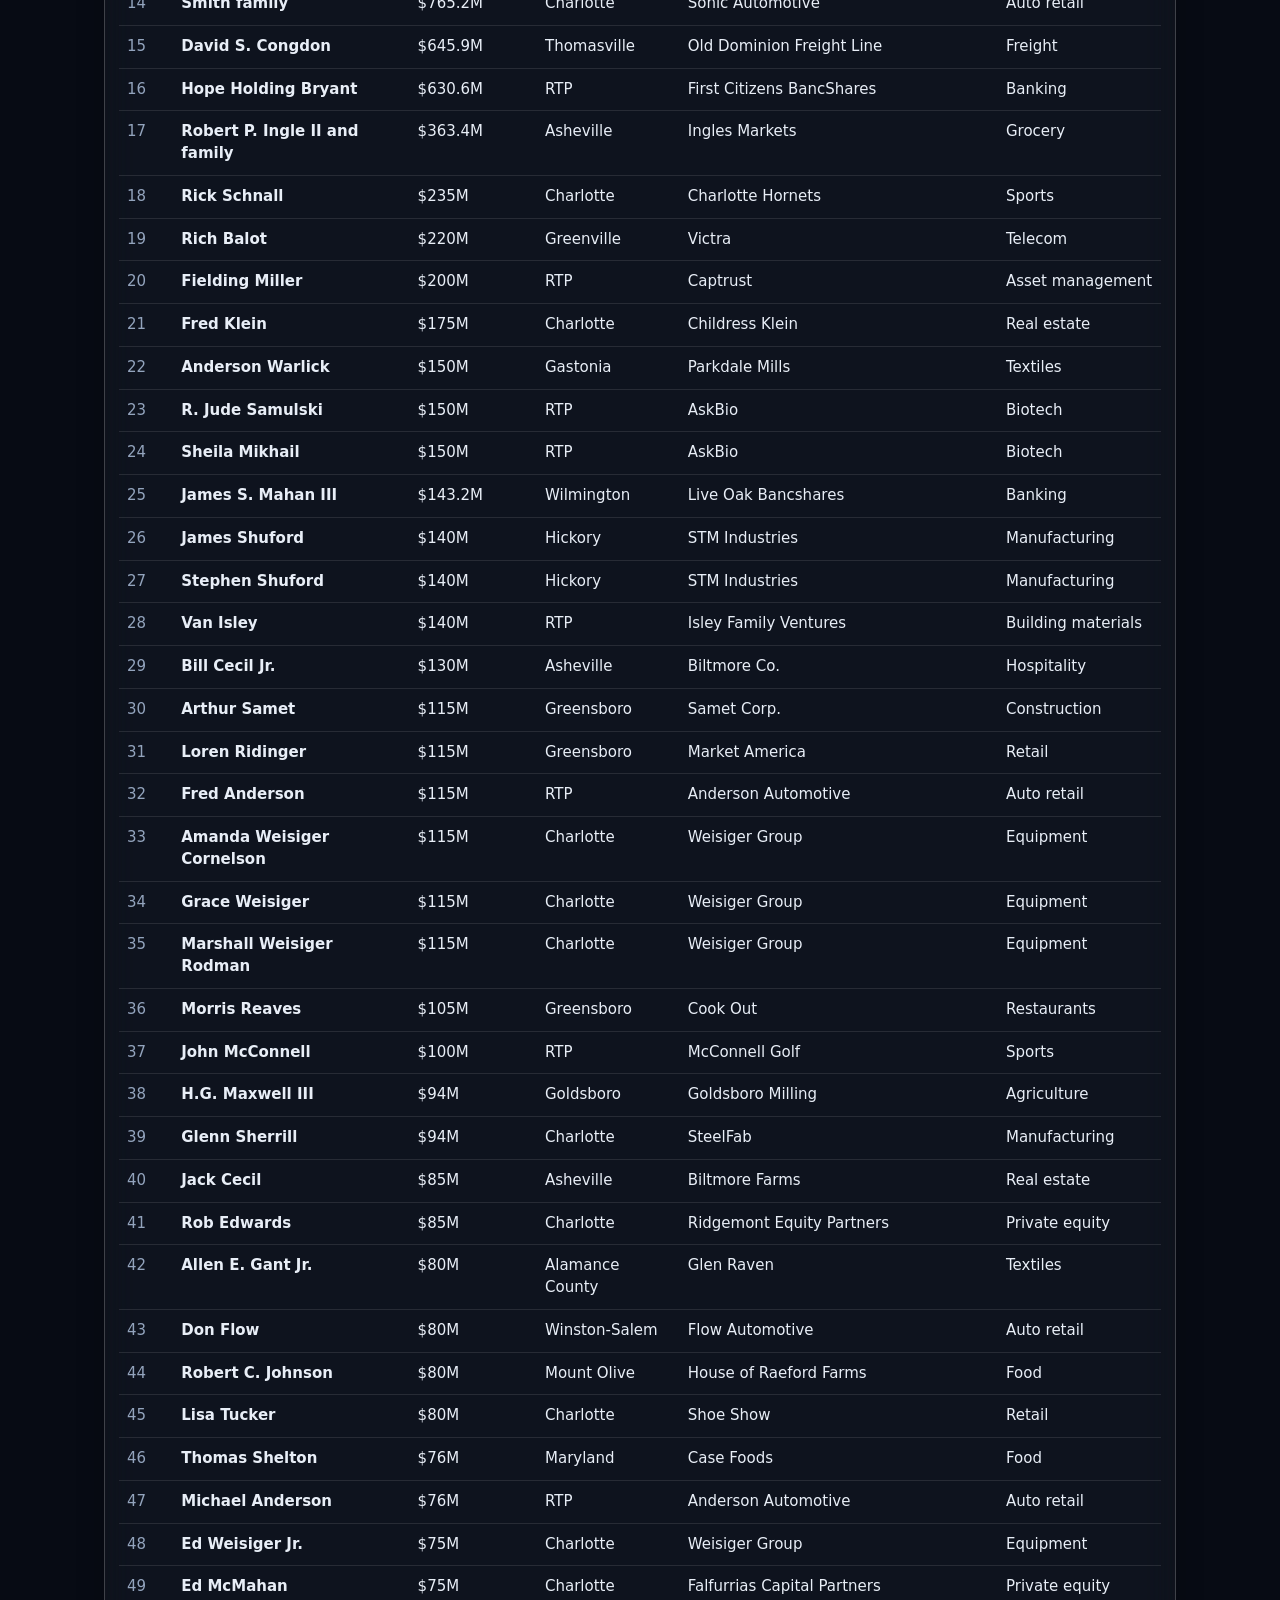
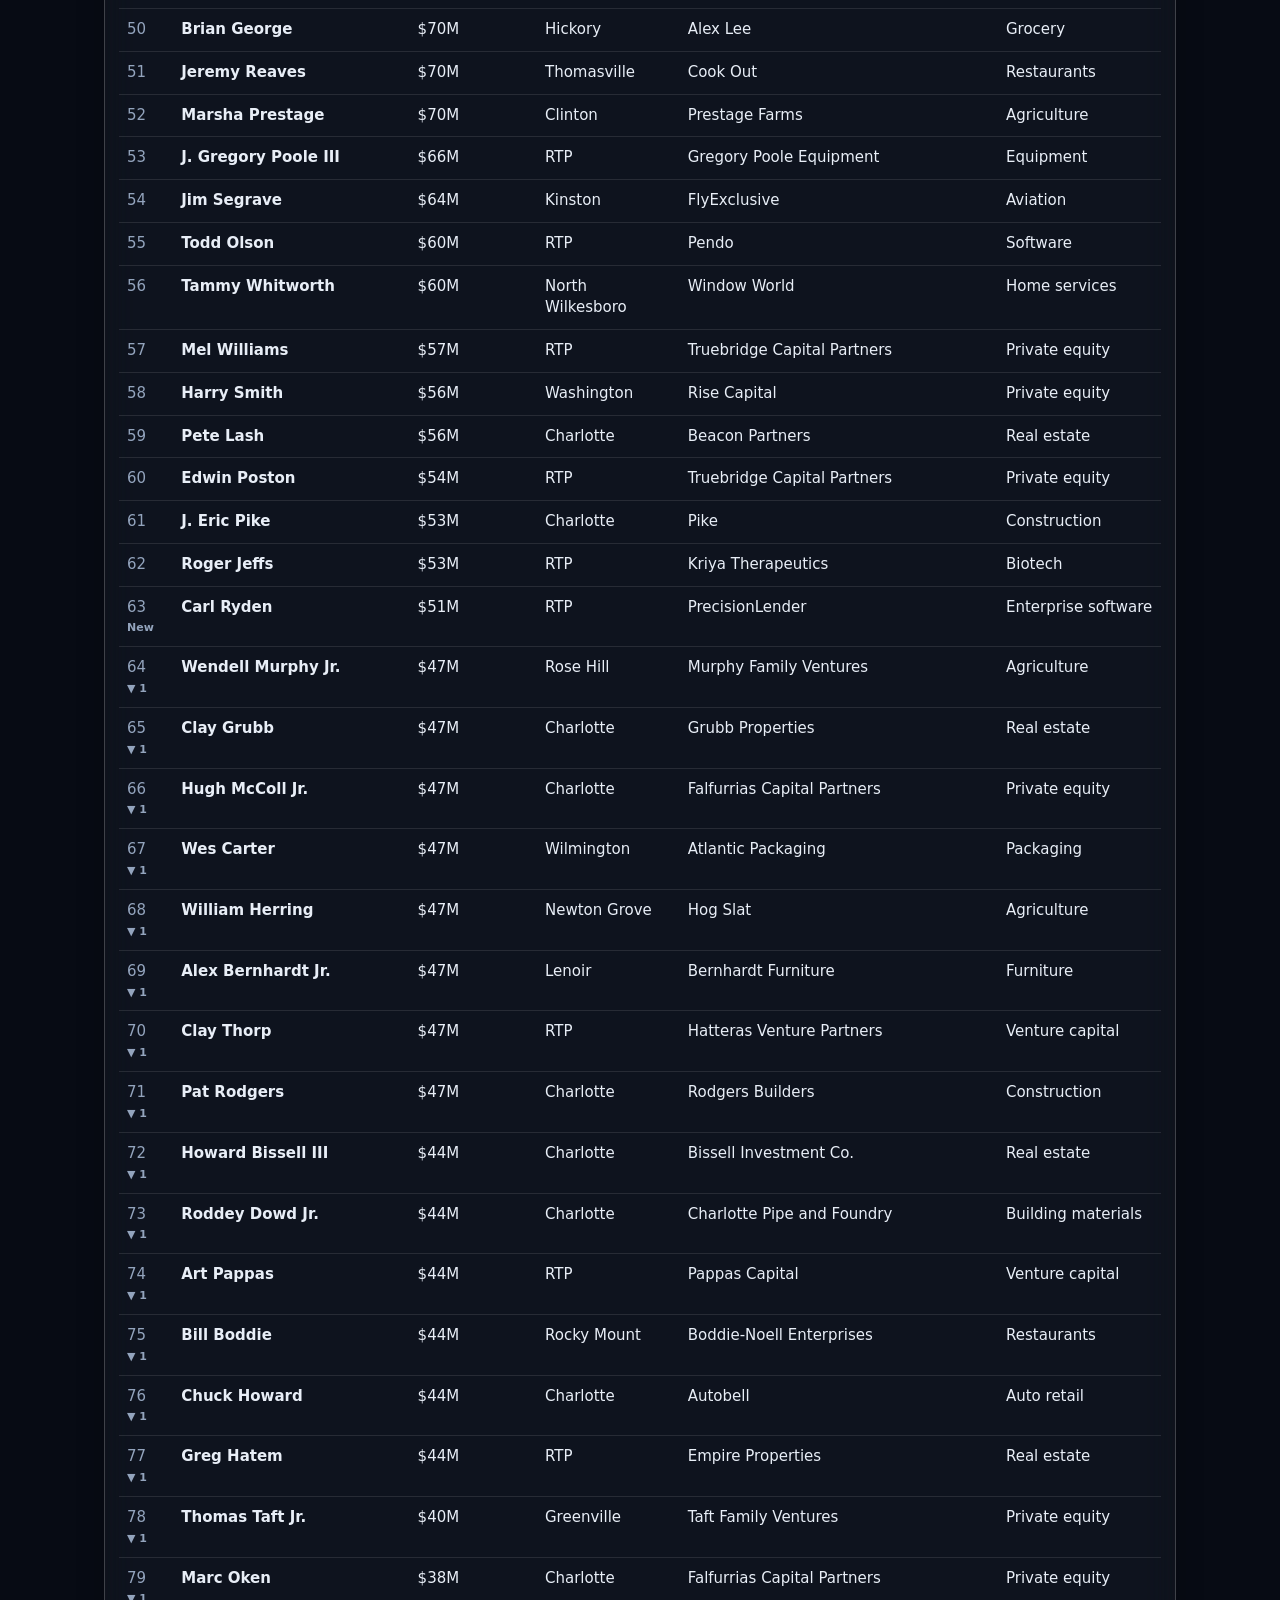
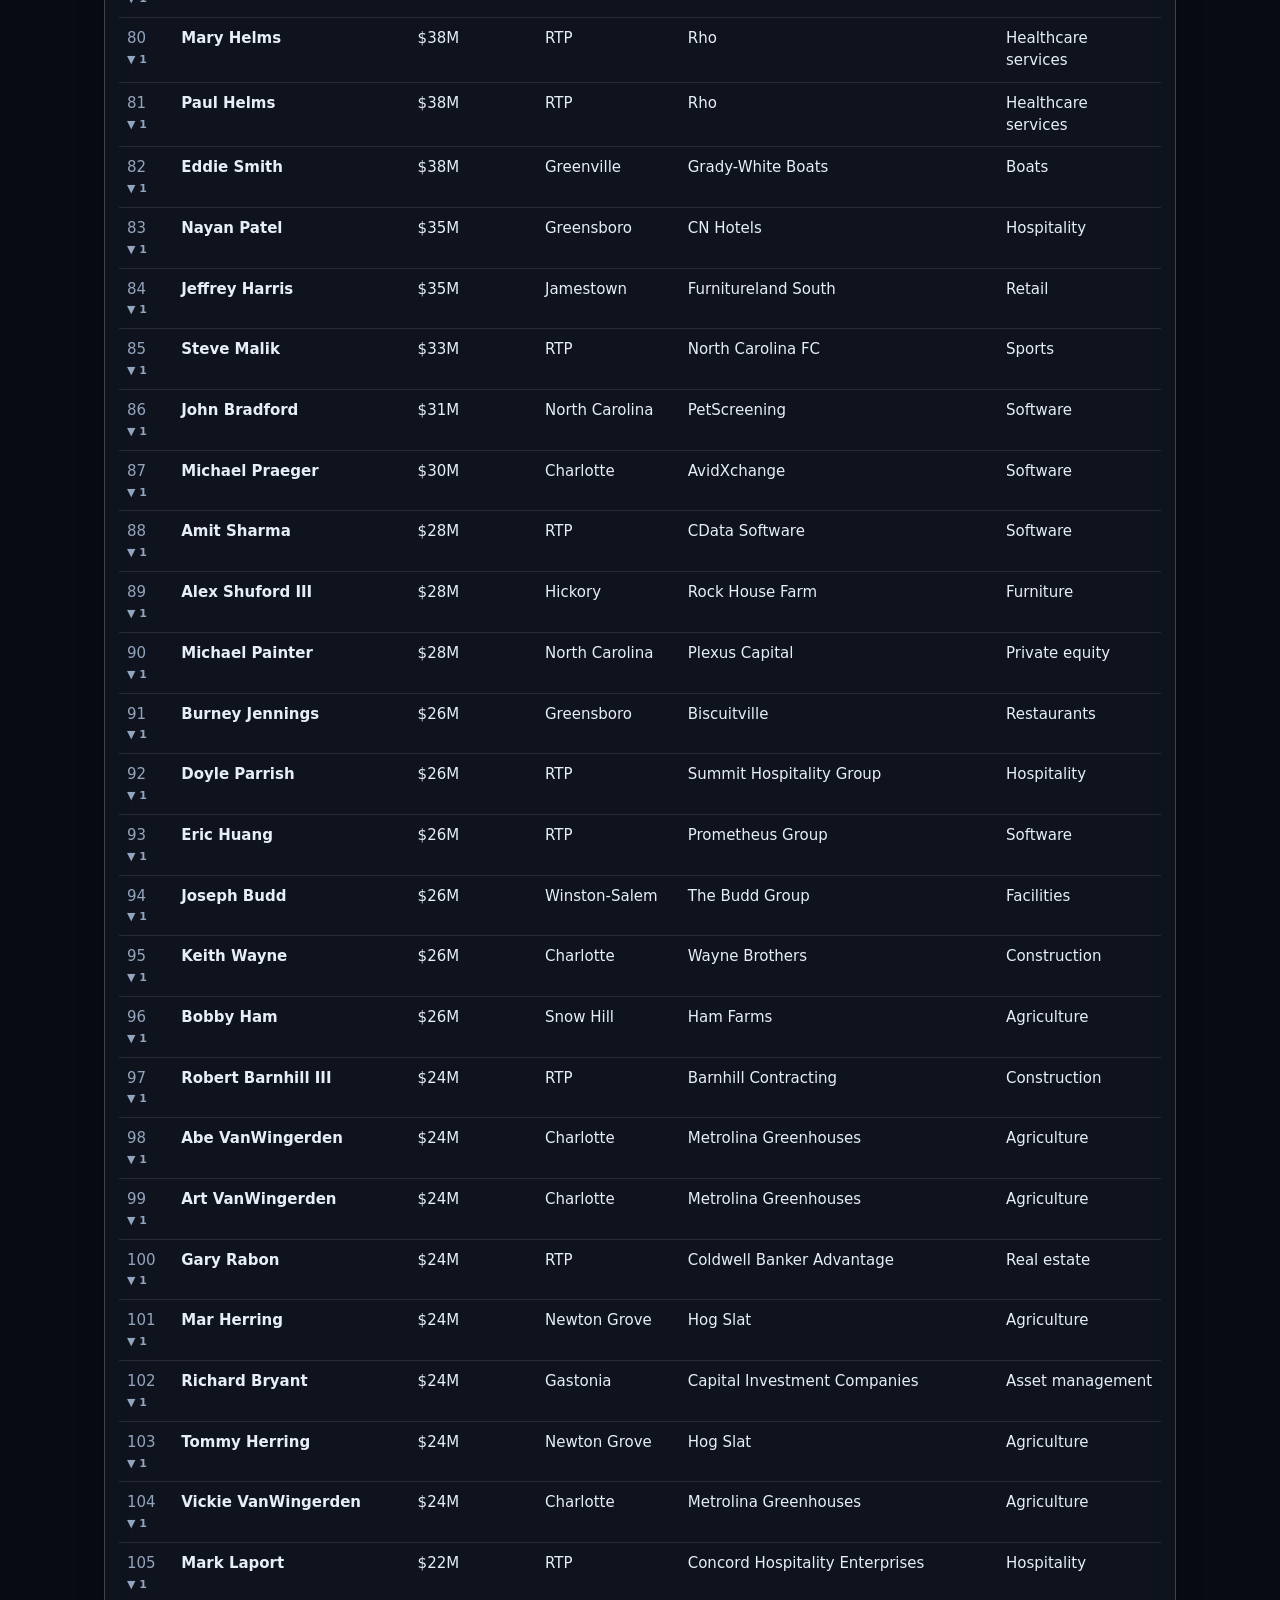
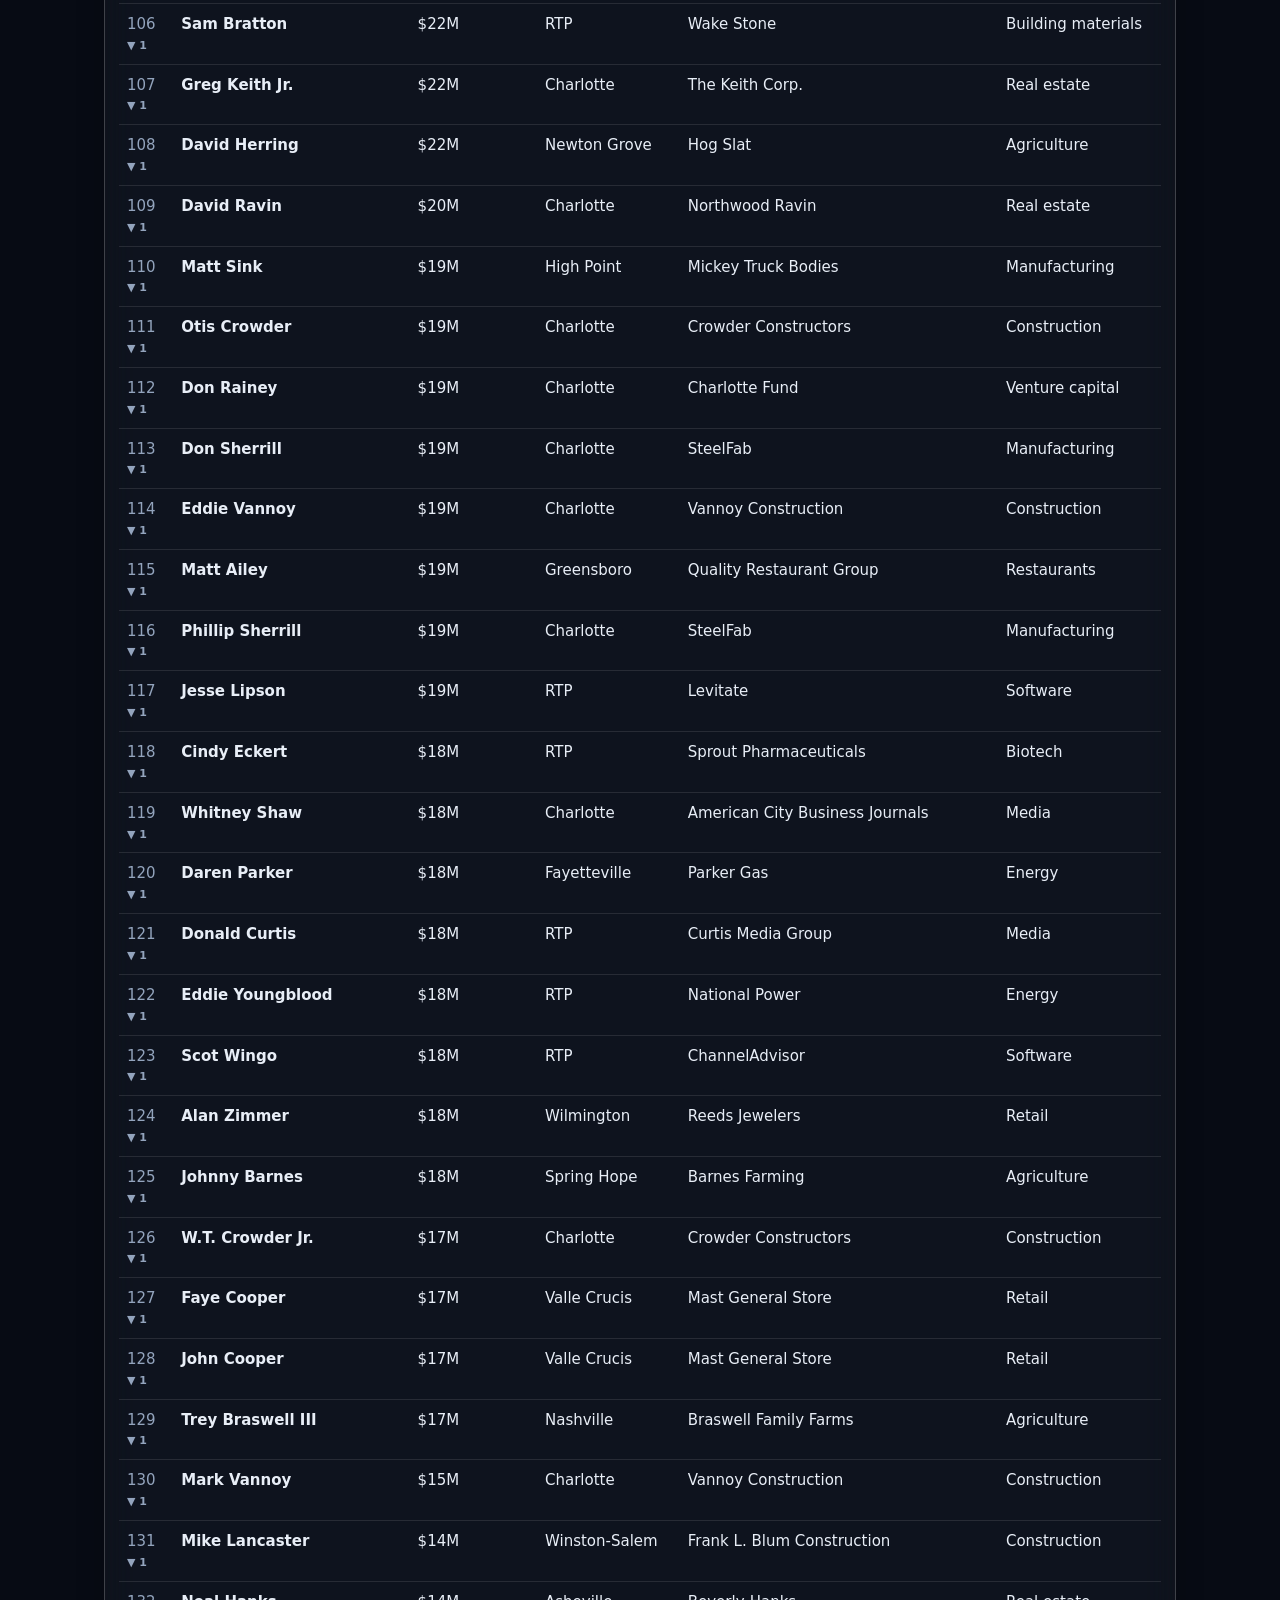
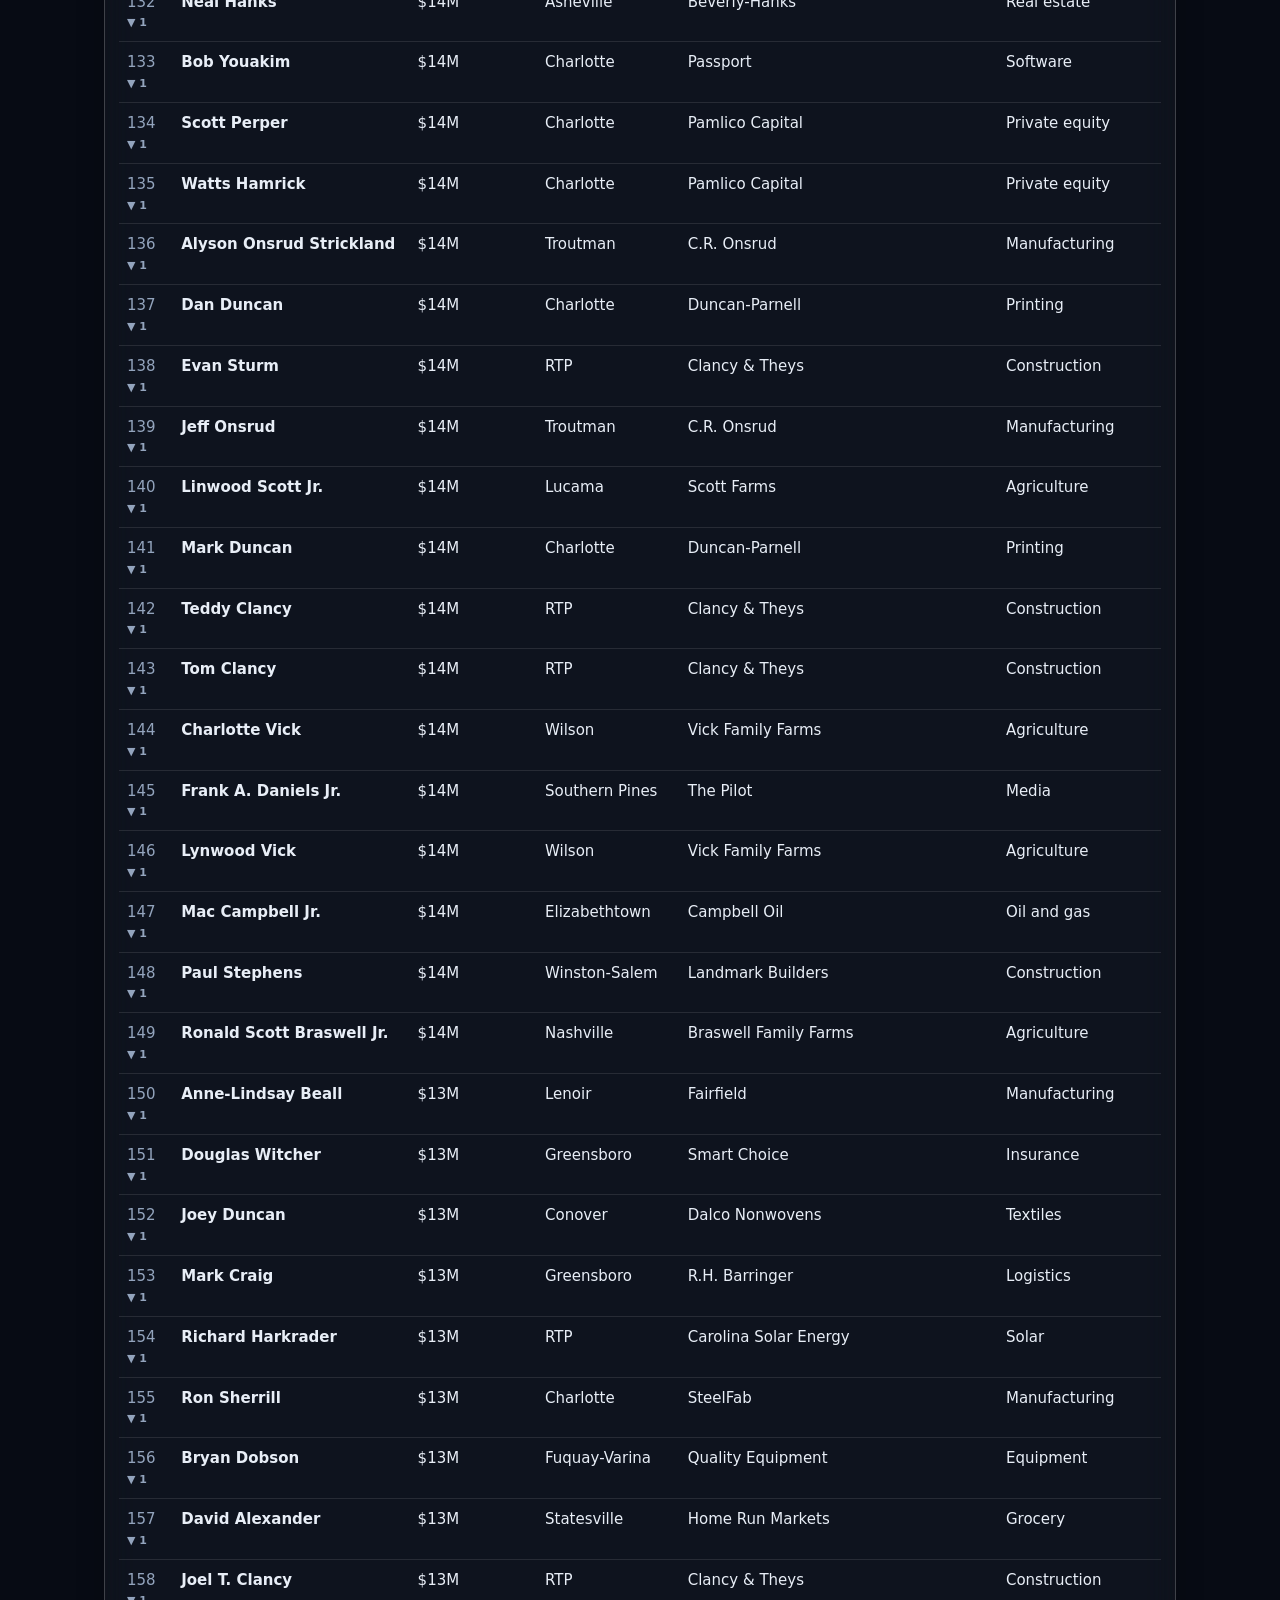
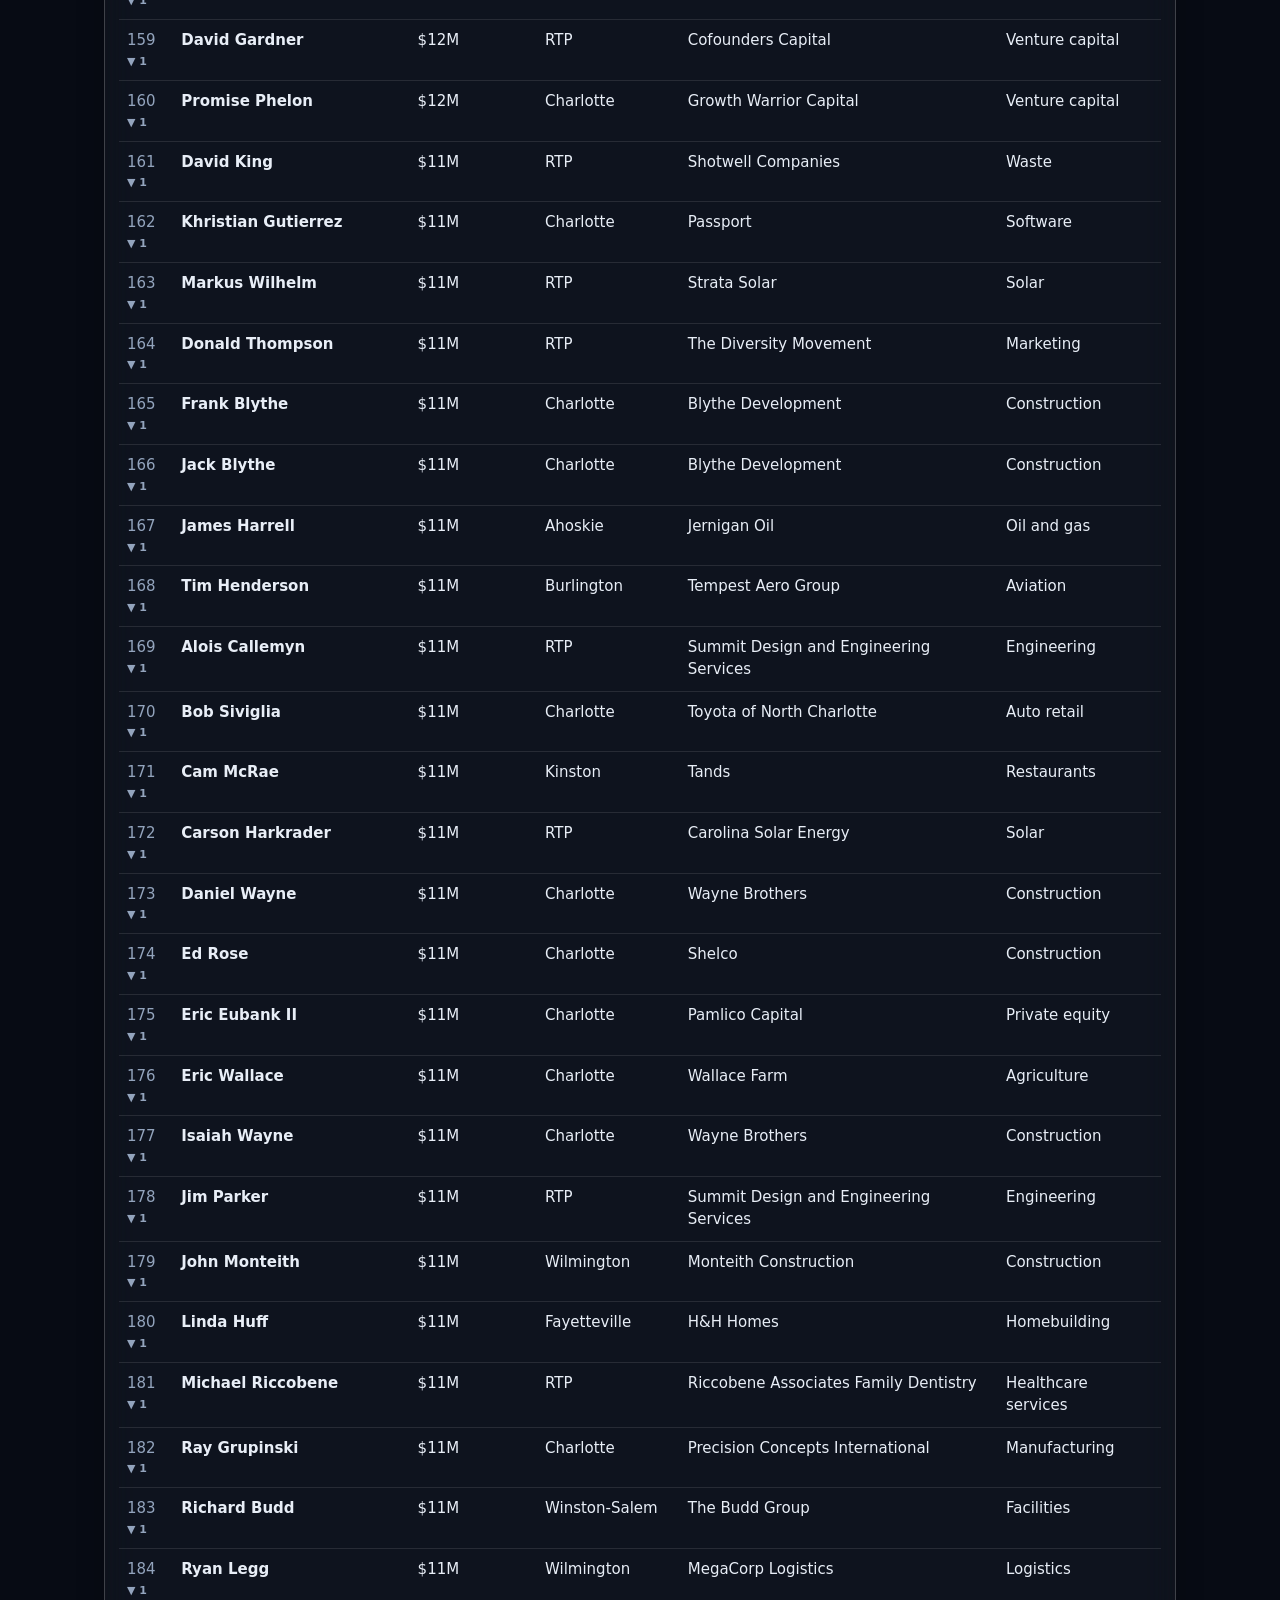
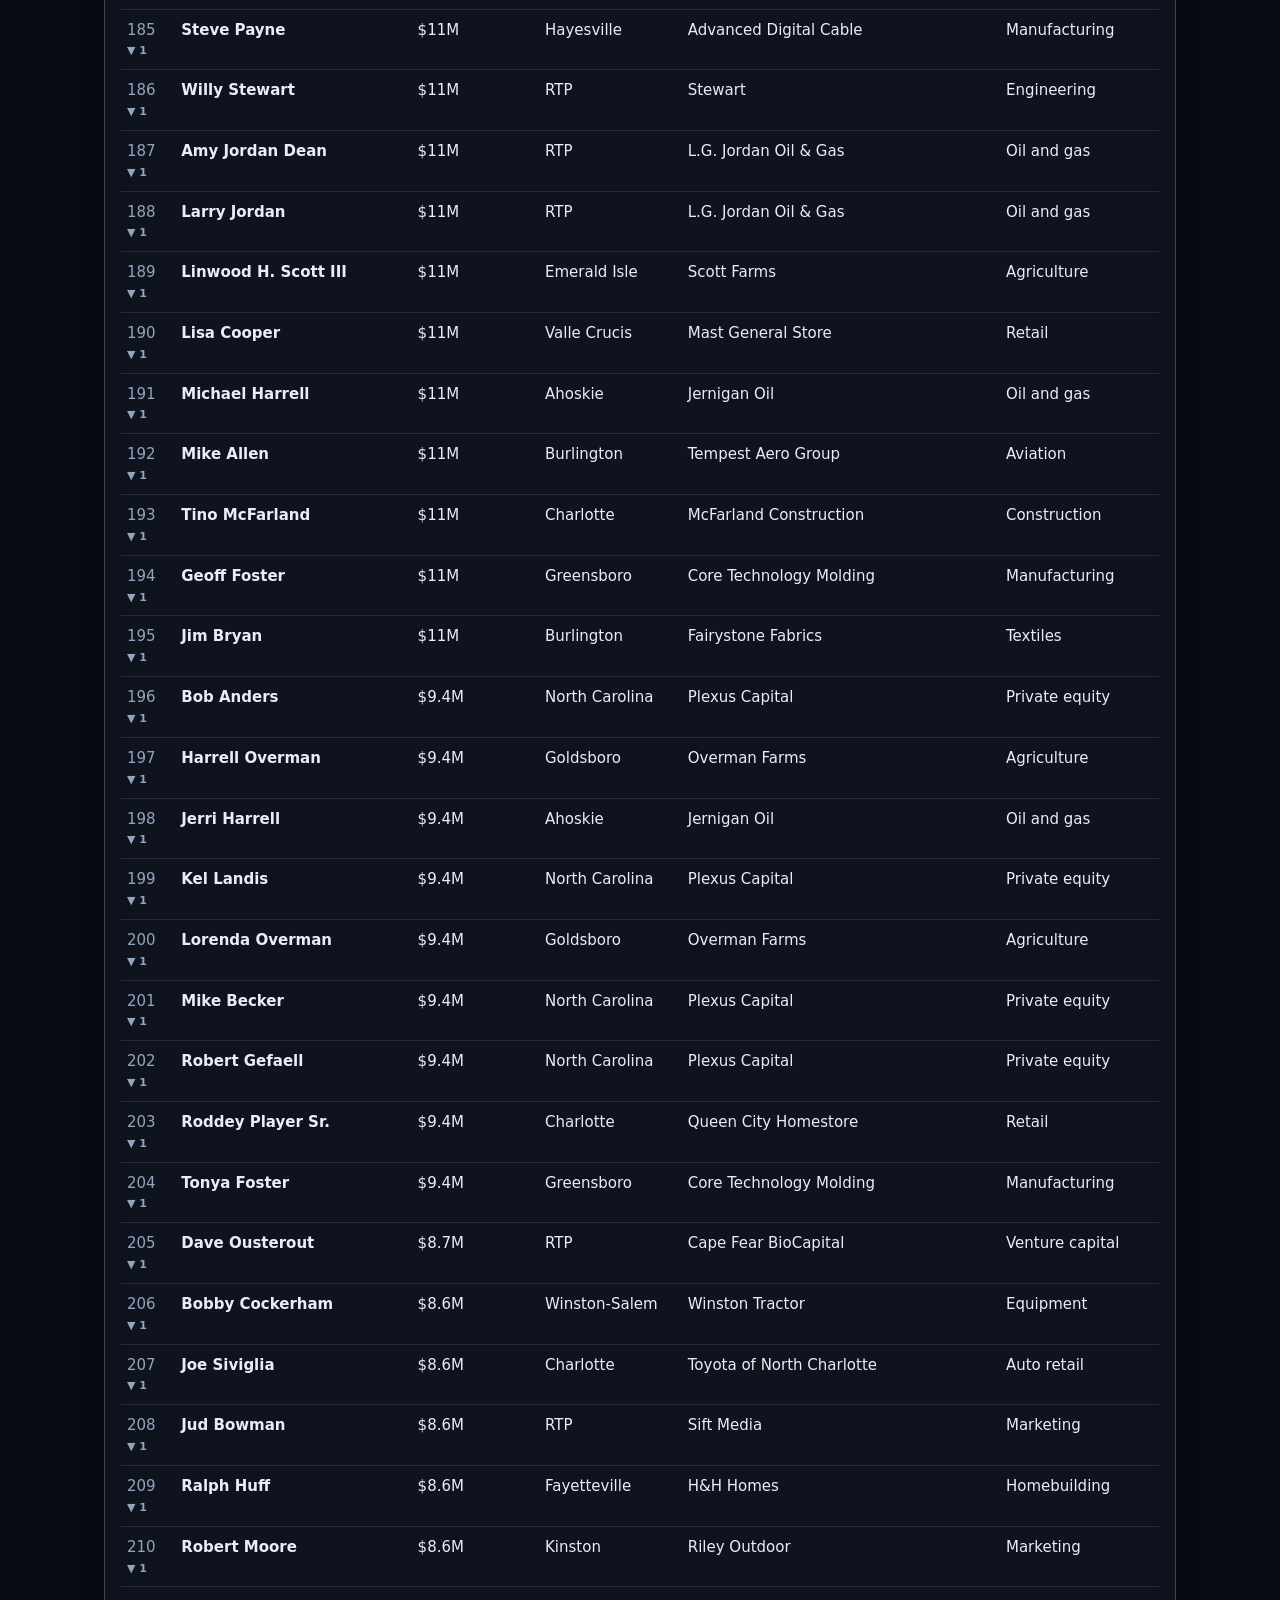
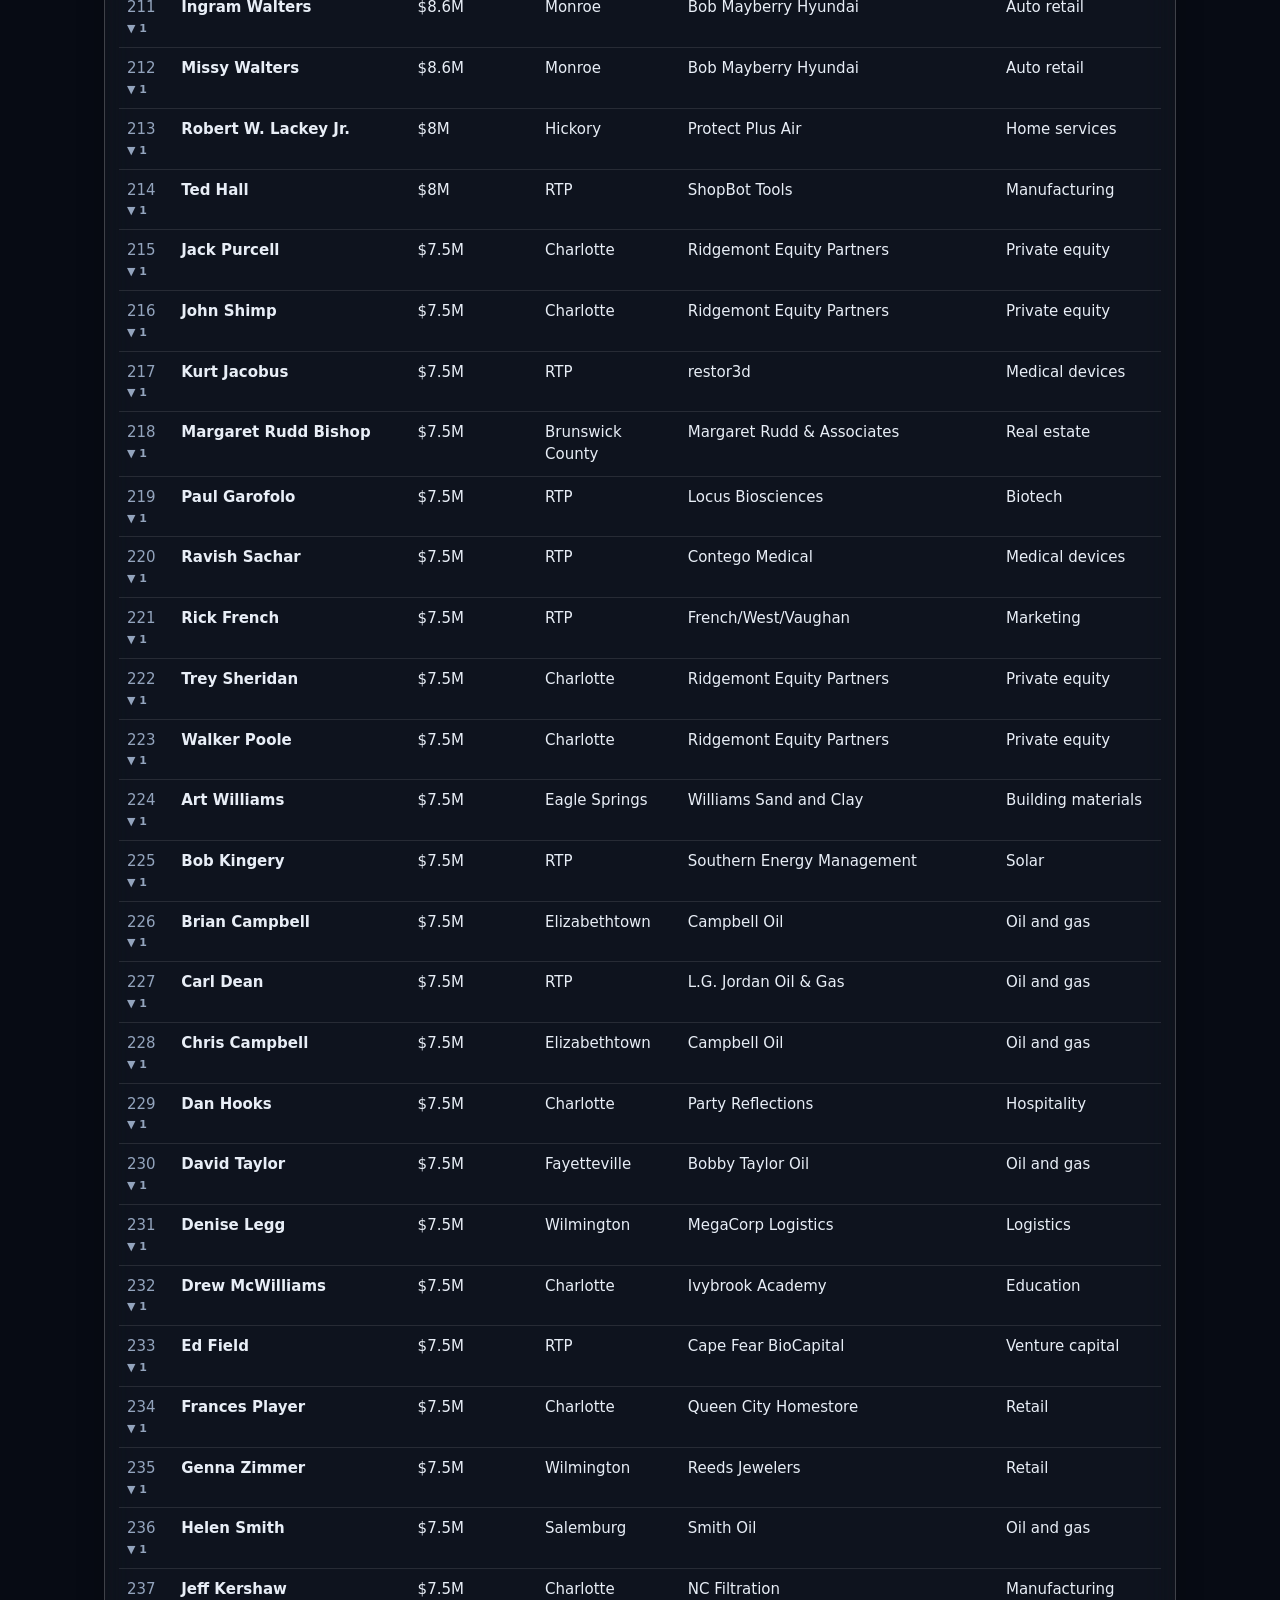
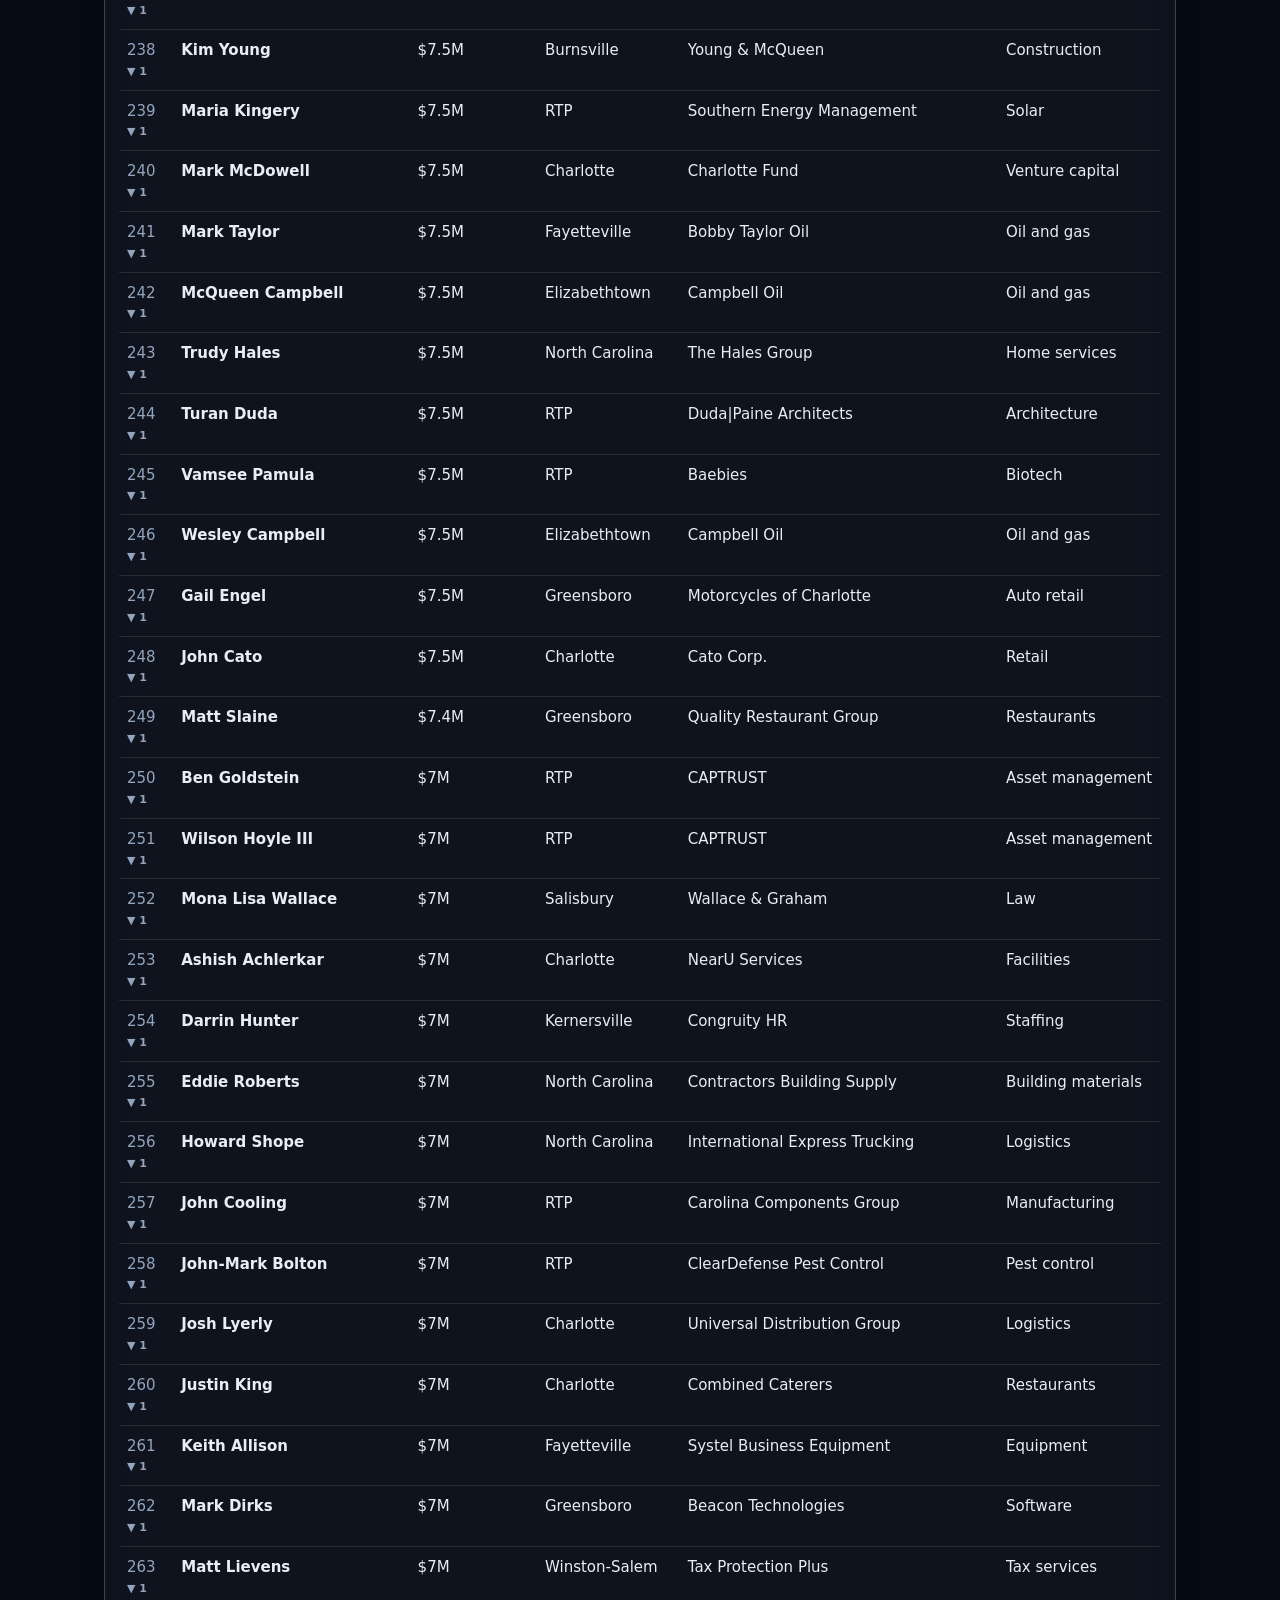
==== commit 01d7c770: "Make the NC 500 list the homepage and put places in a Menu button. Co-authored-by: Cursor <cursorage" ====
--- a/index.html
+++ b/index.html
@@ -4,34 +4,761 @@
   <link rel="icon" href="solis500.png">
   <meta charset="utf-8">
   <meta name="viewport" content="width=device-width, initial-scale=1">
-  <title>USA · Solis 500</title>
+  <title>NC 500</title>
   <link rel="stylesheet" href="styles.css">
+  <style>
+    body { background-attachment: fixed; }
+    header.top, main { max-width: 1120px; }
+    .glass {
+      position: relative;
+      background: rgba(255, 255, 255, 0.035);
+      border: 1px solid rgba(255, 255, 255, 0.2);
+      border-radius: 22px;
+      backdrop-filter: blur(16px) saturate(1.2);
+      -webkit-backdrop-filter: blur(16px) saturate(1.2);
+      box-shadow: inset 0 1px 0 rgba(255, 255, 255, 0.32), 0 10px 28px rgba(0, 0, 0, 0.22);
+    }
+    .donut-wrap.glass, .rank-tools.glass { padding: 16px 18px; }
+    .sheet.glass { padding: 6px 14px 18px; margin-top: 14px; }
+    .profile { display: inline-block; margin-top: 10px; background: rgba(94, 234, 212, 0.12); color: #5eead4; border: 1px solid rgba(94, 234, 212, 0.4); text-decoration: none; border-radius: 8px; padding: 8px 14px; font-weight: 700; }
+    .range-title { text-align: center; text-transform: none; letter-spacing: 0; font-size: 13px; }
+    .donut-legend { max-height: 280px; overflow: auto; }
+    #donut path, .donut-legend button { cursor: pointer; }
+    .donut-wrap { display: grid; grid-template-columns: 280px 1fr; gap: 22px; align-items: center; margin: 18px 0 8px; }
+    .donut-fig { position: relative; width: 280px; height: 280px; }
+    .donut-fig svg { width: 280px; height: 280px; display: block; }
+    .donut-center { position: absolute; inset: 0; display: grid; place-content: center; text-align: center; pointer-events: none; }
+    .donut-center strong { font-size: 28px; letter-spacing: -0.04em; font-weight: 650; }
+    .donut-center span { color: var(--muted); font-size: 12px; }
+    .donut-legend { list-style: none; margin: 0; padding: 0; display: grid; gap: 2px; }
+    .donut-legend button {
+      display: flex; justify-content: space-between; gap: 12px; width: 100%;
+      background: transparent; border: 0; color: inherit; padding: 5px 2px; cursor: pointer; text-align: left;
+    }
+    .donut-legend button:hover { color: white; }
+    .swatch { width: 9px; height: 9px; border-radius: 99px; display: inline-block; margin-right: 8px; }
+    .rank-tools { display: grid; grid-template-columns: 1fr 260px; gap: 18px; margin: 14px 0 0; align-items: end; position: relative; z-index: 6; overflow: visible; }
+    .sheet.glass { position: relative; z-index: 1; }
+    .rank-tools label { display: grid; gap: 6px; color: var(--muted); font-size: 12px; letter-spacing: 0.04em; text-transform: uppercase; }
+    .rank-tools .search, .group-button { margin: 0; background: rgba(7, 11, 20, 0.4); border: 1px solid rgba(255,255,255,0.2); color: var(--ink); border-radius: 12px; box-shadow: inset 0 1px 0 rgba(255,255,255,0.18); }
+    .group-menu { position: relative; }
+    .group-button { width: 100%; text-align: left; padding: 10px 12px; cursor: pointer; }
+    .group-panel {
+      position: absolute; z-index: 8; right: 0; width: 260px; top: calc(100% + 6px);
+      max-height: 320px; overflow: auto; padding: 8px;
+      background: #10182a;
+      border: 1px solid rgba(255,255,255,0.2);
+      border-radius: 14px;
+    }
+    .group-panel label {
+      display: flex; align-items: center; gap: 8px;
+      text-transform: none; letter-spacing: 0; font-size: 14px; color: var(--ink);
+      padding: 6px 8px; border-radius: 8px; cursor: pointer;
+    }
+    .group-panel label:hover { background: rgba(255,255,255,0.06); }
+    .group-panel input { accent-color: #5eead4; }
+    .group-panel .group-rule { height: 1px; margin: 6px 8px; background: rgba(255,255,255,0.14); }
+    .industry-head td { padding: 18px 10px 6px; color: #f8fafc; font-weight: 650; letter-spacing: 0.04em; text-transform: uppercase; font-size: 12px; border-top: 0; }
+    .own.rank th { letter-spacing: 0.08em; text-transform: uppercase; font-size: 11px; }
+    .own.rank td { border-bottom: 0; }
+    .own.rank tr.rank-row td { border-top: 1px solid var(--line); cursor: pointer; }
+    .own.rank tr.rank-row:hover td { background: rgba(255,255,255,0.03); }
+    .own.rank td.worth { text-align: right; white-space: nowrap; width: 7.5rem; }
+    .own.rank th.worth { text-align: right; }
+    .own.rank td.worth b { display: block; font-weight: 650; font-variant-numeric: tabular-nums; }
+    .own.rank td.worth span { color: var(--muted); font-size: 11px; letter-spacing: 0.04em; text-transform: uppercase; }
+    .own.rank td.worth.provisional span { color: #5eead4; }
+    .own.rank td.worth.priced span { color: #fbbf24; }
+    .rank-name { font-weight: 650; }
+    .rank-panel { display: grid; grid-template-columns: 1.45fr 0.9fr; gap: 28px; padding: 4px 8px 18px 3rem; }
+    .rank-panel p { margin: 0 0 8px; max-width: 68ch; }
+    .rank-panel .tie { color: var(--muted); font-size: 13px; }
+    .range-title { color: var(--muted); font-size: 14px; letter-spacing: 0; text-transform: none; margin-bottom: 4px; }
+    .history-chart { position: relative; }
+    .history-chart svg { width: 100%; height: auto; display: block; }
+    .history-tip {
+      position: absolute; z-index: 2; transform: translate(-50%, -120%);
+      min-width: 76px; padding: 8px 10px; text-align: center; pointer-events: none;
+      background: rgba(8, 12, 22, 0.94); color: #f8fafc;
+      border: 1px solid rgba(255,255,255,0.16); border-radius: 8px;
+      box-shadow: 0 10px 24px rgba(0,0,0,0.35);
+    }
+    .history-tip span { display: block; color: #cbd5e1; font-size: 12px; }
+    .history-tip strong { display: block; font-size: 16px; font-weight: 650; }
+    .pos .move { display: block; margin-top: 2px; font-size: 11px; font-weight: 550; color: var(--muted); }
+    .range-labels { display: flex; justify-content: space-between; color: var(--muted); font-size: 12px; font-variant-numeric: tabular-nums; }
+    @media (max-width: 800px) {
+      .donut-wrap, .rank-panel, .rank-tools { grid-template-columns: 1fr; }
+      .donut-fig { margin: 0 auto; }
+      .rank-panel { padding-left: 8px; }
+    }
+  </style>
 </head>
 <body>
   <header class="bar">
     <a class="brand" href="./" aria-label="Solis 500"><img class="wordmark" src="solis500.png" alt=""></a>
-    <nav class="trail" aria-label="Place">
-      <span class="trail-world">World</span>
-      <span class="sep" aria-hidden="true">→</span>
-      <a href="./" aria-current="page">USA</a>
-      <span class="sep" aria-hidden="true">→</span>
-      <a href="nc/">NC 500</a>
-    </nav>
+    <div class="menu">
+      <button type="button" class="menu-button" id="menu-button" aria-expanded="false" aria-controls="menu-panel">Menu</button>
+      <nav id="menu-panel" class="menu-panel" hidden aria-label="Place">
+        <span class="trail-world">World</span>
+        <a href="usa/">USA</a>
+        <a href="./" aria-current="page">NC 500</a>
+      </nav>
+    </div>
   </header>
   <header class="top">
     <div>
-      <h1>United States</h1>
-      <div class="sub">North Carolina is the published list.</div>
+      <h1>The Richest People In North Carolina</h1>
+      <div class="sub" id="note"></div>
     </div>
   </header>
   <main>
-    <a class="card place-card" href="nc/">
-      <div>
-        <div class="name">North Carolina</div>
-        <div class="muted">NC 500</div>
+    <section class="section">
+      <div class="donut-wrap glass">
+        <div class="donut-fig">
+          <svg id="donut" viewBox="0 0 220 220" role="img" aria-label="Donut of displayed estimates, richest first"></svg>
+          <div class="donut-center"><strong id="donut-total"></strong><span>Displayed estimates</span></div>
+        </div>
+        <ol class="donut-legend" id="legend"></ol>
       </div>
-      <span class="muted">500 displayed estimates</span>
-    </a>
+      <div class="rank-tools glass">
+        <input id="q" class="search" aria-label="Search this list" placeholder="Search this list">
+        <label>Group by industry
+          <div class="group-menu">
+            <button type="button" class="group-button" id="group-button" aria-haspopup="true" aria-expanded="false">All industries</button>
+            <div id="group-panel" class="group-panel" hidden>
+              <label><input type="checkbox" id="group-all" checked> All industries</label>
+              <label><input type="checkbox" id="group-headers"> Grouped</label>
+              <div class="group-rule"></div>
+              <div id="group-sectors"></div>
+            </div>
+          </div>
+        </label>
+      </div>
+      <div class="sheet glass">
+      <table class="own rank">
+        <thead>
+          <tr><th>Rank</th><th>Name</th><th>Estimate</th><th>Age</th><th>Region</th><th>Source</th><th>Industry</th></tr>
+        </thead>
+        <tbody id="rows"></tbody>
+      </table>
+      </div>
+    </section>
   </main>
+  <script>
+    const rows = document.querySelector("#rows");
+    const note = document.querySelector("#note");
+    const donut = document.querySelector("#donut");
+    const legend = document.querySelector("#legend");
+    const q = document.querySelector("#q");
+    const groupButton = document.querySelector("#group-button");
+    const groupPanel = document.querySelector("#group-panel");
+    const groupAll = document.querySelector("#group-all");
+    const groupHeaders = document.querySelector("#group-headers");
+    const groupSectors = document.querySelector("#group-sectors");
+    const selectedSectors = new Set();
+    const colors = ["#5eead4", "#22d3ee", "#38bdf8", "#60a5fa", "#818cf8", "#a78bfa", "#2dd4bf", "#67e8f9", "#93c5fd", "#c4b5fd"];
+    const otherColor = "#334155";
+    let ranked = [];
+    let openPos = null;
+    const rowByPos = new Map();
+    function visible(text) {
+      return text
+        .replace(/\bForbes\b/g, "the published list")
+        .replace(/\bbest guess\b/gi, "modeled estimate")
+        .replace(/\breal[ -]time estimates\b/gi, "modeled estimates")
+        .replace(/\breal[ -]time estimate\b/gi, "published figure")
+        .replace(/\bGuesses\b/g, "Modeled estimates")
+        .replace(/\bGuess\b/g, "Modeled estimate");
+    }
+    const TRIANGLE = new Set(["raleigh", "durham", "cary", "chapel hill", "morrisville", "apex", "holly springs", "carrboro", "research triangle park", "research triangle", "rtp", "wake forest", "knightdale", "garner", "hillsborough", "pittsboro"]);
+    const CHARLOTTE = new Set(["charlotte", "eastover", "huntersville", "matthews", "cornelius", "davidson", "mint hill", "pineville", "indian trail", "waxhaw", "belmont", "mount holly", "concord", "kannapolis", "weddington", "harrisburg"]);
+    const PLACES = ["Research Triangle Park", "Research Triangle", "Winston-Salem", "Chapel Hill", "Rocky Mount", "High Point", "New Bern", "Southern Pines", "Holly Springs", "Morehead City", "North Wilkesboro", "Elizabeth City", "Huntersville", "Fayetteville", "Greensboro", "Wilmington", "Asheville", "Charlotte", "Valle Crucis", "Pisgah Forest", "Spring Hope", "Snow Hill", "Rose Hill", "Mount Airy", "Mount Olive", "Mount Holly", "Wake Forest", "Indian Trail", "Fuquay-Varina", "Pinehurst", "Mooresville", "Kannapolis", "Statesville", "Hendersonville", "Jacksonville", "Morrisville", "Greenville", "Goldsboro", "Burlington", "Lexington", "Thomasville", "Kernersville", "Salisbury", "Morganton", "Asheboro", "Lumberton", "Hickory", "Gastonia", "Concord", "Raleigh", "Durham", "Cary", "Apex", "Boone", "Lenoir", "Conover", "Sanford", "Kinston", "Wilson", "Monroe", "Shelby", "Newton Grove", "Newton", "Valdese", "Marion", "Brevard", "Sylva", "Franklin", "Waynesville", "Jefferson", "Nashville", "Lucama", "Oakboro", "Emerald Isle", "Smithfield", "Clayton", "Garner", "Carrboro", "Hillsborough", "Pittsboro", "Mebane", "Graham", "Reidsville", "Albemarle", "Eden", "Matthews", "Cornelius", "Davidson", "Eastover", "Washington", "Pineville", "Belmont", "Lincolnton", "Clinton", "Wallace", "Tarboro", "Oxford", "Hamlet", "Laurinburg", "Aberdeen", "Waxhaw", "Blowing Rock", "Banner Elk", "Four Oaks", "Sandy Ridge", "Rural Hall", "Wilkesboro", "Jamestown", "Troutman", "Shallotte", "Penrose", "Archdale", "Hayesville", "Weddington", "Harrisburg", "Knightdale", "Wade", "Newland", "Littleton", "Burnsville", "Carthage", "Ahoskie", "Elizabethtown", "Salemburg", "Eagle Springs"];
+    PLACES.sort((a, b) => b.length - a.length);
+    const COMPANY_REGION = {
+      "Pamlico Capital": "Charlotte",
+      "Prometheus Group": "RTP",
+      "Smart Choice": "Greensboro",
+      "Joe Van Gogh": "RTP",
+      "Yep Roc and related labels": "RTP",
+      "Salem One": "Winston-Salem",
+      "Passport": "Charlotte",
+      "Glew": "Charlotte",
+      "Armor Fire Services": "Charlotte",
+      "Winston Tractor": "Winston-Salem",
+      "Amerochem": "New Bern",
+      "Jernigan Oil": "Ahoskie",
+      "Smith Oil": "Salemburg",
+      "Campbell Oil": "Elizabethtown",
+      "Williams Sand and Clay": "Eagle Springs",
+      "Fence Builders": "Winston-Salem",
+      "Green Hill Fence": "South Carolina",
+      "Dalco Nonwovens": "Conover",
+      "Alarmguard Security": "Greensboro",
+      "Pesta Finnie": "Charlotte",
+    };
+    function regionName(name) {
+      const key = name.toLowerCase();
+      if (TRIANGLE.has(key)) return "RTP";
+      if (CHARLOTTE.has(key)) return "Charlotte";
+      return name;
+    }
+    function awayState(text) {
+      const match = text.match(/\blives in [^.]{0,80}\b(Florida|Maryland|South Carolina|Virginia|Georgia|Tennessee|Texas|New York|California)\b/i)
+        || text.match(/\bplaces (?:him|her) in [^.]{0,60}\b(Florida|Maryland|South Carolina|Virginia|Georgia|Tennessee|Texas|New York|California)\b/i)
+        || text.match(/\bfiling address is [^.]{0,60}\b(Florida|Maryland|South Carolina|Virginia|Georgia|Tennessee|Texas|New York|California)\b/i);
+      if (!match) return "";
+      const state = match[1].toLowerCase();
+      return state.replace(/\b\w/g, (letter) => letter.toUpperCase());
+    }
+    function placeOf(person) {
+      const text = person.nc_tie || "";
+      const away = awayState(text + " " + (person.valuation_note || ""));
+      if (away) return away;
+      const found = [];
+      for (const name of PLACES) {
+        const pattern = new RegExp("\\b" + name.replace(/[.*+?^${}()|[\]\\]/g, "\\$&") + "\\b", "i");
+        if (pattern.test(text)) {
+          const region = regionName(name);
+          if (!found.includes(region)) found.push(region);
+        }
+      }
+      if (found.includes("Charlotte") && found.includes("RTP")) return "North Carolina";
+      if (found.length) return found[0];
+      if (/triangle-based|research triangle|\bRTP\b|in the Triangle/i.test(text)) return "RTP";
+      const county = text.match(/\b([A-Z][a-z]+(?: [A-Z][a-z]+)?) County\b/);
+      if (county && county[1] !== "North") return county[1] + " County";
+      if (COMPANY_REGION[person.company]) return COMPANY_REGION[person.company];
+      return "North Carolina";
+    }
+    function assignRegions(people) {
+      people.forEach((person) => { person.region = placeOf(person); });
+      const byCompany = new Map();
+      people.forEach((person) => {
+        if (!person.company || person.region === "North Carolina") return;
+        if (!byCompany.has(person.company)) byCompany.set(person.company, new Set());
+        byCompany.get(person.company).add(person.region);
+      });
+      people.forEach((person) => {
+        const regions = byCompany.get(person.company);
+        if (person.region === "North Carolina" && regions && regions.size === 1) person.region = [...regions][0];
+      });
+    }
+    function money(value) {
+      if (value >= 1e9) return "$" + (value / 1e9).toFixed(2).replace(/0$/, "").replace(/\.0$/, "") + "B";
+      return "$" + (value / 1e6).toFixed(1).replace(/\.0$/, "") + "M";
+    }
+    function arc(cx, cy, outer, inner, a0, a1) {
+      const large = a1 - a0 > Math.PI ? 1 : 0;
+      const p = (r, a) => [cx + Math.cos(a) * r, cy + Math.sin(a) * r];
+      const [x0, y0] = p(outer, a0);
+      const [x1, y1] = p(outer, a1);
+      const [x2, y2] = p(inner, a1);
+      const [x3, y3] = p(inner, a0);
+      return `M ${x0.toFixed(2)} ${y0.toFixed(2)} A ${outer} ${outer} 0 ${large} 1 ${x1.toFixed(2)} ${y1.toFixed(2)} L ${x2.toFixed(2)} ${y2.toFixed(2)} A ${inner} ${inner} 0 ${large} 0 ${x3.toFixed(2)} ${y3.toFixed(2)} Z`;
+    }
+    function worthOf(person) {
+      return person.valuation === "priced" ? person.model_base : (person.best_guess || person.model_base);
+    }
+    function groupBuckets(people) {
+      const buckets = new Map();
+      for (const person of people) {
+        const key = person.sector || "Services";
+        if (!buckets.has(key)) buckets.set(key, { name: key, value: 0, people: [] });
+        const bucket = buckets.get(key);
+        bucket.value += worthOf(person);
+        bucket.people.push(person);
+      }
+      return [...buckets.values()].sort((a, b) => b.value - a.value || a.name.localeCompare(b.name));
+    }
+    function drawDonut() {
+      const people = chosenPeople();
+      const total = people.reduce((sum, person) => sum + worthOf(person), 0);
+      document.querySelector("#donut-total").textContent = total ? money(total) : "$0";
+      donut.replaceChildren();
+      legend.replaceChildren();
+      if (!total) return;
+      const byGroup = selectedSectors.size > 1;
+      let parts;
+      if (byGroup) {
+        parts = groupBuckets(people).map((bucket) => ({
+          name: bucket.name,
+          value: bucket.value,
+          sector: bucket.name,
+          count: bucket.people.length,
+        }));
+      } else {
+        const top = people.filter((person) => worthOf(person) >= 100000000);
+        const rest = people.filter((person) => worthOf(person) < 100000000);
+        parts = top.map((person) => ({ name: person.name, value: worthOf(person), pos: person.position }));
+        if (rest.length) {
+          parts.push({
+            name: "Everyone else",
+            value: rest.reduce((sum, person) => sum + worthOf(person), 0),
+            pos: rest[0].position,
+            rest: true,
+            count: rest.length,
+          });
+        }
+      }
+      let angle = -Math.PI / 2;
+      parts.forEach((part, index) => {
+        const sweep = (part.value / total) * Math.PI * 2;
+        const start = angle;
+        angle += sweep;
+        const path = document.createElementNS("http://www.w3.org/2000/svg", "path");
+        const color = part.rest ? otherColor : colors[index % colors.length];
+        part.color = color;
+        const gap = Math.min(0.006, sweep * 0.12);
+        path.setAttribute("d", arc(110, 110, 96, 62, start, Math.max(start + 0.001, angle - gap)));
+        path.setAttribute("fill", color);
+        const title = document.createElementNS("http://www.w3.org/2000/svg", "title");
+        title.textContent = part.sector
+          ? part.name + ", " + part.count + " people, " + money(part.value)
+          : part.rest
+            ? "Everyone else, " + part.count + " people, " + money(part.value)
+            : part.name + " " + money(part.value);
+        path.append(title);
+        path.addEventListener("click", () => {
+          if (part.sector) selectOnly(part.sector);
+          else focusPerson(part.pos);
+        });
+        donut.append(path);
+      });
+      const legendRows = byGroup
+        ? parts
+        : people.map((person) => {
+            const match = parts.find((part) => part.pos === person.position);
+            return { name: person.name, value: worthOf(person), pos: person.position, color: match ? match.color : otherColor };
+          });
+      legendRows.forEach((part) => {
+        const li = document.createElement("li");
+        const button = document.createElement("button");
+        button.type = "button";
+        const label = document.createElement("span");
+        label.innerHTML = `<span class="swatch" style="background:${part.color || otherColor}"></span>`;
+        label.append(document.createTextNode(part.name));
+        const amount = document.createElement("span");
+        amount.textContent = money(part.value);
+        button.append(label, amount);
+        button.addEventListener("click", () => {
+          if (part.sector) selectOnly(part.sector);
+          else focusPerson(part.pos);
+        });
+        li.append(button);
+        legend.append(li);
+      });
+    }
+    function tidy(value) {
+      const step = value >= 1e9 ? 5e7 : value >= 1e8 ? 5e6 : value >= 1e7 ? 5e5 : value >= 1e6 ? 5e4 : 1e4;
+      return Math.max(step, Math.round(value / step) * step);
+    }
+    function yearLabel(date) {
+      if (date === "Now") return "Now";
+      const year = String(date).match(/\d{4}/);
+      return year ? "’" + year[0].slice(2) : String(date);
+    }
+    function labelFor(person) {
+      if (person.evidence_class === "published_figure") return "Published figure";
+      if (person.evidence_class === "market_holding") return "Market holding";
+      if (person.evidence_class === "documented_proceeds") return "Documented proceeds";
+      return "Modeled estimate";
+    }
+    function movementText(person) {
+      if (person.movement === "up" && person.rank_delta) return "▲ " + person.rank_delta;
+      if (person.movement === "down" && person.rank_delta) return "▼ " + Math.abs(person.rank_delta);
+      if (person.movement === "added") return "New";
+      if (person.movement === "repriced") return "Repriced";
+      return "";
+    }
+    function seriesOf(person) {
+      if (person.history && person.history.length) {
+        const points = person.history.map((point) => ({ date: point.date, value: point.value }));
+        if (person.realtime) points.push({ date: "Now", value: person.realtime });
+        return { kind: "realtime", points };
+      }
+      const end = worthOf(person);
+      let hash = 2166136261;
+      for (let i = 0; i < person.name.length; i++) hash = Math.imul(hash ^ person.name.charCodeAt(i), 16777619);
+      const years = [2021, 2022, 2023, 2024, 2025, 2026];
+      const points = years.map((year, index) => {
+        if (index === years.length - 1) return { date: String(year), value: end };
+        const t = index / (years.length - 1);
+        const wobble = (((hash >>> (index * 3)) & 15) - 7) / 100;
+        const level = Math.min(1.08, Math.max(0.4, 0.62 + 0.38 * t + wobble));
+        return { date: String(year), value: tidy(end * level) };
+      });
+      return { kind: "guess", points };
+    }
+    function historyChart(person) {
+      const series = seriesOf(person);
+      const vals = series.points.map((point) => point.value);
+      const min = Math.min(...vals);
+      const max = Math.max(...vals);
+      const svg = document.createElementNS("http://www.w3.org/2000/svg", "svg");
+      svg.setAttribute("viewBox", "0 0 320 148");
+      svg.setAttribute("width", "100%");
+      svg.setAttribute("role", "img");
+      const noun = labelFor(person);
+      svg.setAttribute("aria-label", noun + " " + money(vals[0]) + " to " + money(vals[vals.length - 1]));
+      const x = (index) => 18 + (index / Math.max(series.points.length - 1, 1)) * 284;
+      const y = (value) => 16 + (1 - (value - min) / Math.max(max - min, 1)) * 96;
+      const color = "#5eead4";
+      const line = document.createElementNS("http://www.w3.org/2000/svg", "polyline");
+      line.setAttribute("points", series.points.map((point, index) => x(index).toFixed(1) + "," + y(point.value).toFixed(1)).join(" "));
+      line.setAttribute("fill", "none");
+      line.setAttribute("stroke", color);
+      line.setAttribute("stroke-width", "2");
+      svg.append(line);
+      const wrap = document.createElement("div");
+      wrap.className = "history-chart";
+      const tip = document.createElement("div");
+      tip.className = "history-tip";
+      tip.hidden = true;
+      series.points.forEach((point, index) => {
+        const dot = document.createElementNS("http://www.w3.org/2000/svg", "circle");
+        dot.setAttribute("cx", x(index).toFixed(1));
+        dot.setAttribute("cy", y(point.value).toFixed(1));
+        dot.setAttribute("r", "4");
+        dot.setAttribute("fill", "#070b14");
+        dot.setAttribute("stroke", color);
+        dot.setAttribute("stroke-width", "2");
+        const hit = document.createElementNS("http://www.w3.org/2000/svg", "circle");
+        hit.setAttribute("cx", x(index).toFixed(1));
+        hit.setAttribute("cy", y(point.value).toFixed(1));
+        hit.setAttribute("r", "12");
+        hit.setAttribute("fill", "transparent");
+        hit.style.cursor = "pointer";
+        const label = document.createElementNS("http://www.w3.org/2000/svg", "text");
+        label.setAttribute("x", x(index).toFixed(1));
+        label.setAttribute("y", "142");
+        label.setAttribute("text-anchor", "middle");
+        label.setAttribute("fill", "#93a4bd");
+        label.setAttribute("font-size", "10");
+        label.textContent = yearLabel(point.date);
+        const show = () => {
+          tip.hidden = false;
+          tip.replaceChildren();
+          const when = document.createElement("span");
+          when.textContent = point.date === "Now" ? "Now" : String(point.date);
+          const amount = document.createElement("strong");
+          amount.textContent = money(point.value);
+          tip.append(when, amount);
+          tip.style.left = (x(index) / 320 * 100) + "%";
+          tip.style.top = (y(point.value) / 148 * 100) + "%";
+        };
+        hit.addEventListener("mouseenter", show);
+        hit.addEventListener("mouseleave", () => { tip.hidden = true; });
+        svg.append(dot, label, hit);
+      });
+      wrap.append(svg, tip);
+      wrap.addEventListener("mouseleave", () => { tip.hidden = true; });
+      const caption = series.kind === "realtime"
+        ? labelFor(person)
+        : labelFor(person) + ". Illustrative path, not a reported history.";
+      return { node: wrap, kind: series.kind, caption };
+    }
+    function paintOpen() {
+      for (const [pos, pair] of rowByPos) {
+        const open = pos === openPos && !pair.row.hidden;
+        pair.detail.hidden = !open;
+        pair.row.classList.toggle("open", open);
+      }
+    }
+    function toggle(position) {
+      openPos = openPos === position ? null : position;
+      paintOpen();
+    }
+    const SECTOR = {
+      "Software": "Tech",
+      "Enterprise software": "Tech",
+      "Gaming software": "Tech",
+      "Telecom": "Tech",
+      "Private equity": "Finance",
+      "Venture capital": "Finance",
+      "Asset management": "Finance",
+      "Banking": "Finance",
+      "Insurance": "Finance",
+      "Tax services": "Finance",
+      "Logistics": "Logistics",
+      "Freight": "Logistics",
+      "Aviation": "Logistics",
+      "Real estate": "Real estate",
+      "Homebuilding": "Real estate",
+      "Healthcare services": "Healthcare",
+      "Biotech": "Healthcare",
+      "Medical devices": "Healthcare",
+      "Oil and gas": "Energy",
+      "Solar": "Energy",
+      "Energy": "Energy",
+      "Construction": "Construction",
+      "Building materials": "Construction",
+      "Architecture": "Construction",
+      "Engineering": "Construction",
+      "Roofing": "Construction",
+      "Pavement": "Construction",
+      "Facilities": "Construction",
+      "Agriculture": "Agriculture",
+      "Restaurants": "Food",
+      "Food": "Food",
+      "Beverages": "Food",
+      "Beverage distribution": "Food",
+      "Grocery": "Food",
+      "Retail": "Retail",
+      "Auto retail": "Retail",
+      "Consumer products": "Retail",
+      "Furniture": "Retail",
+      "Manufacturing": "Manufacturing",
+      "Equipment": "Manufacturing",
+      "Textiles": "Manufacturing",
+      "Chemicals": "Manufacturing",
+      "Boats": "Manufacturing",
+      "Packaging": "Manufacturing",
+      "Media": "Media",
+      "Marketing": "Media",
+      "Music": "Media",
+      "Printing": "Media",
+      "Home services": "Services",
+      "Landscaping": "Services",
+      "Pest control": "Services",
+      "Collision repair": "Services",
+      "Waste": "Services",
+      "Law": "Services",
+      "Professional services": "Services",
+      "Staffing": "Services",
+      "Franchising": "Services",
+      "Funeral": "Services",
+      "Hospitality": "Services",
+      "Education": "Services",
+      "Sports": "Services",
+    };
+    function sectorOf(person) {
+      return SECTOR[person.industry] || person.industry || "Services";
+    }
+    function chosenPeople() {
+      const needle = q.value.trim().toLowerCase();
+      return ranked.filter((person) => {
+        if (needle && !person.hay.includes(needle)) return false;
+        if (selectedSectors.size && !selectedSectors.has(person.sector)) return false;
+        return true;
+      });
+    }
+    function groupLabel() {
+      if (!selectedSectors.size) return "All industries";
+      return [...selectedSectors].sort((a, b) => a.localeCompare(b)).join(", ");
+    }
+    function syncGroupChecks() {
+      groupAll.checked = selectedSectors.size === 0;
+      groupSectors.querySelectorAll("input").forEach((box) => {
+        box.checked = selectedSectors.has(box.value);
+      });
+      groupButton.textContent = groupLabel();
+    }
+    function selectOnly(sector) {
+      selectedSectors.clear();
+      selectedSectors.add(sector);
+      q.value = "";
+      syncGroupChecks();
+      render();
+    }
+    function render() {
+      rows.replaceChildren();
+      rowByPos.clear();
+      const people = chosenPeople();
+      const grouped = groupHeaders.checked || selectedSectors.size > 1;
+      drawDonut();
+      if (!grouped) {
+        people.forEach(build);
+      } else {
+        const buckets = new Map();
+        for (const person of people) {
+          const key = person.sector || "Services";
+          if (!buckets.has(key)) buckets.set(key, []);
+          buckets.get(key).push(person);
+        }
+        const names = [...buckets.keys()].sort((a, b) => {
+          const sum = (key) => buckets.get(key).reduce((total, person) => total + worthOf(person), 0);
+          return sum(b) - sum(a) || a.localeCompare(b);
+        });
+        for (const name of names) {
+          const header = document.createElement("tr");
+          header.className = "industry-head";
+          const cell = document.createElement("td");
+          cell.colSpan = 7;
+          cell.textContent = name;
+          header.append(cell);
+          rows.append(header);
+          buckets.get(name).forEach(build);
+        }
+      }
+      paintOpen();
+    }
+    function focusPerson(position) {
+      const person = ranked.find((row) => row.position === position);
+      q.value = "";
+      if (person && selectedSectors.size && !selectedSectors.has(person.sector)) {
+        selectedSectors.clear();
+        syncGroupChecks();
+      }
+      render();
+      openPos = position;
+      paintOpen();
+      const pair = rowByPos.get(position);
+      if (pair) pair.row.scrollIntoView({ block: "center" });
+    }
+    function build(person) {
+      const row = document.createElement("tr");
+      row.className = "rank-row";
+      const rank = document.createElement("td");
+      rank.className = "pos";
+      rank.textContent = String(person.rank);
+      const move = movementText(person);
+      if (move) {
+        const mark = document.createElement("span");
+        mark.className = "move";
+        mark.textContent = move;
+        rank.append(mark);
+      }
+      const name = document.createElement("td");
+      name.className = "rank-name";
+      name.textContent = person.name;
+      const worth = document.createElement("td");
+      worth.textContent = money(worthOf(person));
+      const age = document.createElement("td");
+      const place = document.createElement("td");
+      place.textContent = person.region || "North Carolina";
+      const source = document.createElement("td");
+      source.textContent = person.company || "";
+      const industry = document.createElement("td");
+      industry.textContent = person.industry || "";
+      if (person.sector) industry.title = person.sector;
+      row.append(rank, name, worth, age, place, source, industry);
+      row.addEventListener("click", () => toggle(person.position));
+      const detail = document.createElement("tr");
+      detail.hidden = true;
+      const cell = document.createElement("td");
+      cell.colSpan = 7;
+      const panel = document.createElement("div");
+      panel.className = "rank-panel";
+      const copy = document.createElement("div");
+      const why = document.createElement("p");
+      why.textContent = visible(person.best_guess_why || "");
+      const text = document.createElement("p");
+      text.textContent = visible(person.valuation_note || person.ownership || "");
+      const tie = document.createElement("p");
+      tie.className = "tie";
+      tie.textContent = person.nc_tie || "";
+      const link = document.createElement("a");
+      link.href = person.source || "#";
+      link.target = "_blank";
+      link.rel = "noreferrer";
+      link.className = "profile";
+      link.textContent = "Source";
+      const meta = document.createElement("p");
+      meta.className = "tie";
+      const bits = [labelFor(person)];
+      if (person.valued_at) bits.push("Valued " + person.valued_at);
+      if (person.freshness) bits.push(person.freshness);
+      if (person.previous_base) bits.push("Previous estimate " + money(person.previous_base));
+      else if (person.movement === "baseline") bits.push("First snapshot. Rank is unchanged until the next published snapshot.");
+      meta.textContent = bits.join(" ");
+      copy.append(why, text, tie, meta, link);
+      if (person.valuation_source && person.valuation_source !== person.source) {
+        const method = document.createElement("a");
+        method.href = person.valuation_source;
+        method.target = "_blank";
+        method.rel = "noreferrer";
+        method.className = "profile";
+        method.textContent = "Methodology";
+        copy.append(method);
+      }
+      const chart = document.createElement("div");
+      const title = document.createElement("div");
+      title.className = "range-title";
+      const drawn = historyChart(person);
+      title.textContent = drawn.caption;
+      chart.append(title, drawn.node);
+      panel.append(copy, chart);
+      cell.append(panel);
+      detail.append(cell);
+      rows.append(row, detail);
+      rowByPos.set(person.position, { row, detail });
+    }
+    q.addEventListener("input", render);
+    groupButton.addEventListener("click", () => {
+      const open = groupPanel.hidden;
+      groupPanel.hidden = !open;
+      groupButton.setAttribute("aria-expanded", open ? "true" : "false");
+    });
+    groupAll.addEventListener("change", () => {
+      selectedSectors.clear();
+      syncGroupChecks();
+      render();
+    });
+    groupHeaders.addEventListener("change", render);
+    document.addEventListener("click", (event) => {
+      if (!event.target.closest(".group-menu")) {
+        groupPanel.hidden = true;
+        groupButton.setAttribute("aria-expanded", "false");
+      }
+    });
+    function showRanking(list, headline) {
+      ranked = list;
+      assignRegions(ranked);
+      ranked.forEach((person, index) => {
+        person.rank = person.rank || index + 1;
+        person.industry = person.industry || "Other";
+        person.sector = sectorOf(person);
+        person.hay = (person.name + " " + person.company + " " + person.industry + " " + person.sector + " " + person.region + " " + (person.evidence_class || "")).toLowerCase();
+      });
+      const industries = [...new Set(ranked.map((person) => person.sector))].sort((a, b) => a.localeCompare(b));
+      groupSectors.replaceChildren();
+      for (const name of industries) {
+        const label = document.createElement("label");
+        const box = document.createElement("input");
+        box.type = "checkbox";
+        box.value = name;
+        box.addEventListener("change", () => {
+          if (box.checked) selectedSectors.add(name);
+          else selectedSectors.delete(name);
+          syncGroupChecks();
+          render();
+        });
+        label.append(box, document.createTextNode(name));
+        groupSectors.append(label);
+      }
+      note.textContent = headline;
+      openPos = ranked[0].position;
+      render();
+    }
+    fetch("data/top500.json").then((res) => res.json()).then((body) => {
+      if (body.snapshot) {
+        showRanking(body.people, body.headline);
+        return;
+      }
+      return fetch("data/worth-pie.json").then((res) => res.json()).then((worth) => {
+        const priced = (worth.fortunes || []).map((row, index) => ({
+          position: "priced-" + index,
+          name: row.name,
+          company: row.company || "",
+          valuation: "priced",
+          model_low: row.low || row.base,
+          model_base: row.realtime || row.base,
+          model_high: row.high || row.base,
+          best_guess: row.realtime || row.base,
+          history: row.history || null,
+          realtime: row.realtime || null,
+          industry: row.industry || "",
+          best_guess_why: "Priced fortune from " + (row.source_label || "a filing or a real-time profile") + ".",
+          valuation_note: row.note || "",
+          nc_tie: row.city ? row.city + ", North Carolina." : "",
+          source: row.source || "",
+        }));
+        const merged = priced.concat(body.people).sort((a, b) => ((b.best_guess || b.model_base) - (a.best_guess || a.model_base)) || (b.model_high - a.model_high) || a.name.localeCompare(b.name)).slice(0, 500);
+        showRanking(merged, "500 displayed estimates. Published figures and market holdings are dated. Private rows are modeled estimates.");
+      });
+    });
+  </script>
+  <script src="menu.js"></script>
 </body>
 </html>
--- a/styles.css
+++ b/styles.css
@@ -25,7 +25,8 @@
 .bar {
   display: flex;
   align-items: center;
-  gap: 28px;
+  justify-content: space-between;
+  gap: 16px;
   min-height: 64px;
   padding: 10px 22px;
   border-bottom: 1px solid var(--line);
@@ -33,13 +34,45 @@
   backdrop-filter: blur(18px);
   position: sticky;
   top: 0;
-  z-index: 5;
-  flex-wrap: wrap;
+  z-index: 20;
 }
 .brand { display: flex; align-items: center; color: white; text-decoration: none; }
 .wordmark { height: 26px; width: auto; display: block; }
-.trail { display: flex; align-items: center; gap: 10px; font-size: 15px; }
-.trail .sep, .trail-world { color: var(--muted); }
+.menu { position: relative; }
+.menu-button {
+  background: transparent;
+  border: 1px solid rgba(255, 255, 255, 0.22);
+  color: var(--ink);
+  border-radius: 999px;
+  padding: 6px 14px;
+  cursor: pointer;
+}
+.menu-button[aria-expanded="true"] { color: white; border-color: rgba(255, 255, 255, 0.45); }
+.menu-panel {
+  position: absolute;
+  right: 0;
+  top: calc(100% + 8px);
+  min-width: 180px;
+  padding: 8px;
+  display: grid;
+  gap: 2px;
+  background: #10182a;
+  border: 1px solid rgba(255, 255, 255, 0.2);
+  border-radius: 14px;
+  box-shadow: 0 12px 32px rgba(0, 0, 0, 0.35);
+}
+.menu-panel[hidden] { display: none; }
+.bar .menu-panel .trail-world,
+.bar .menu-panel a {
+  display: block;
+  padding: 8px 10px;
+  border-radius: 8px;
+  color: var(--muted);
+  text-decoration: none;
+  box-shadow: none;
+}
+.bar .menu-panel a[aria-current="page"] { color: white; }
+.bar .menu-panel a:hover { background: rgba(255, 255, 255, 0.06); color: white; }
 .place-card {
   display: flex;
   justify-content: space-between;
@@ -79,6 +112,11 @@
 .bar nav { display: flex; gap: 18px; }
 .bar nav a { color: var(--muted); text-decoration: none; padding: 18px 0; white-space: nowrap; }
 .bar nav a[aria-current="page"] { color: white; box-shadow: inset 0 -2px 0 var(--blue); }
+.bar .menu-panel { display: grid; gap: 2px; }
+.bar .menu-panel[hidden] { display: none; }
+.bar .menu-panel a,
+.bar .menu-panel a[aria-current="page"] { padding: 8px 10px; box-shadow: none; color: var(--muted); }
+.bar .menu-panel a[aria-current="page"] { color: white; }
 button, input, select, textarea { font: inherit; color: inherit; }
 header.top {
   display: flex;
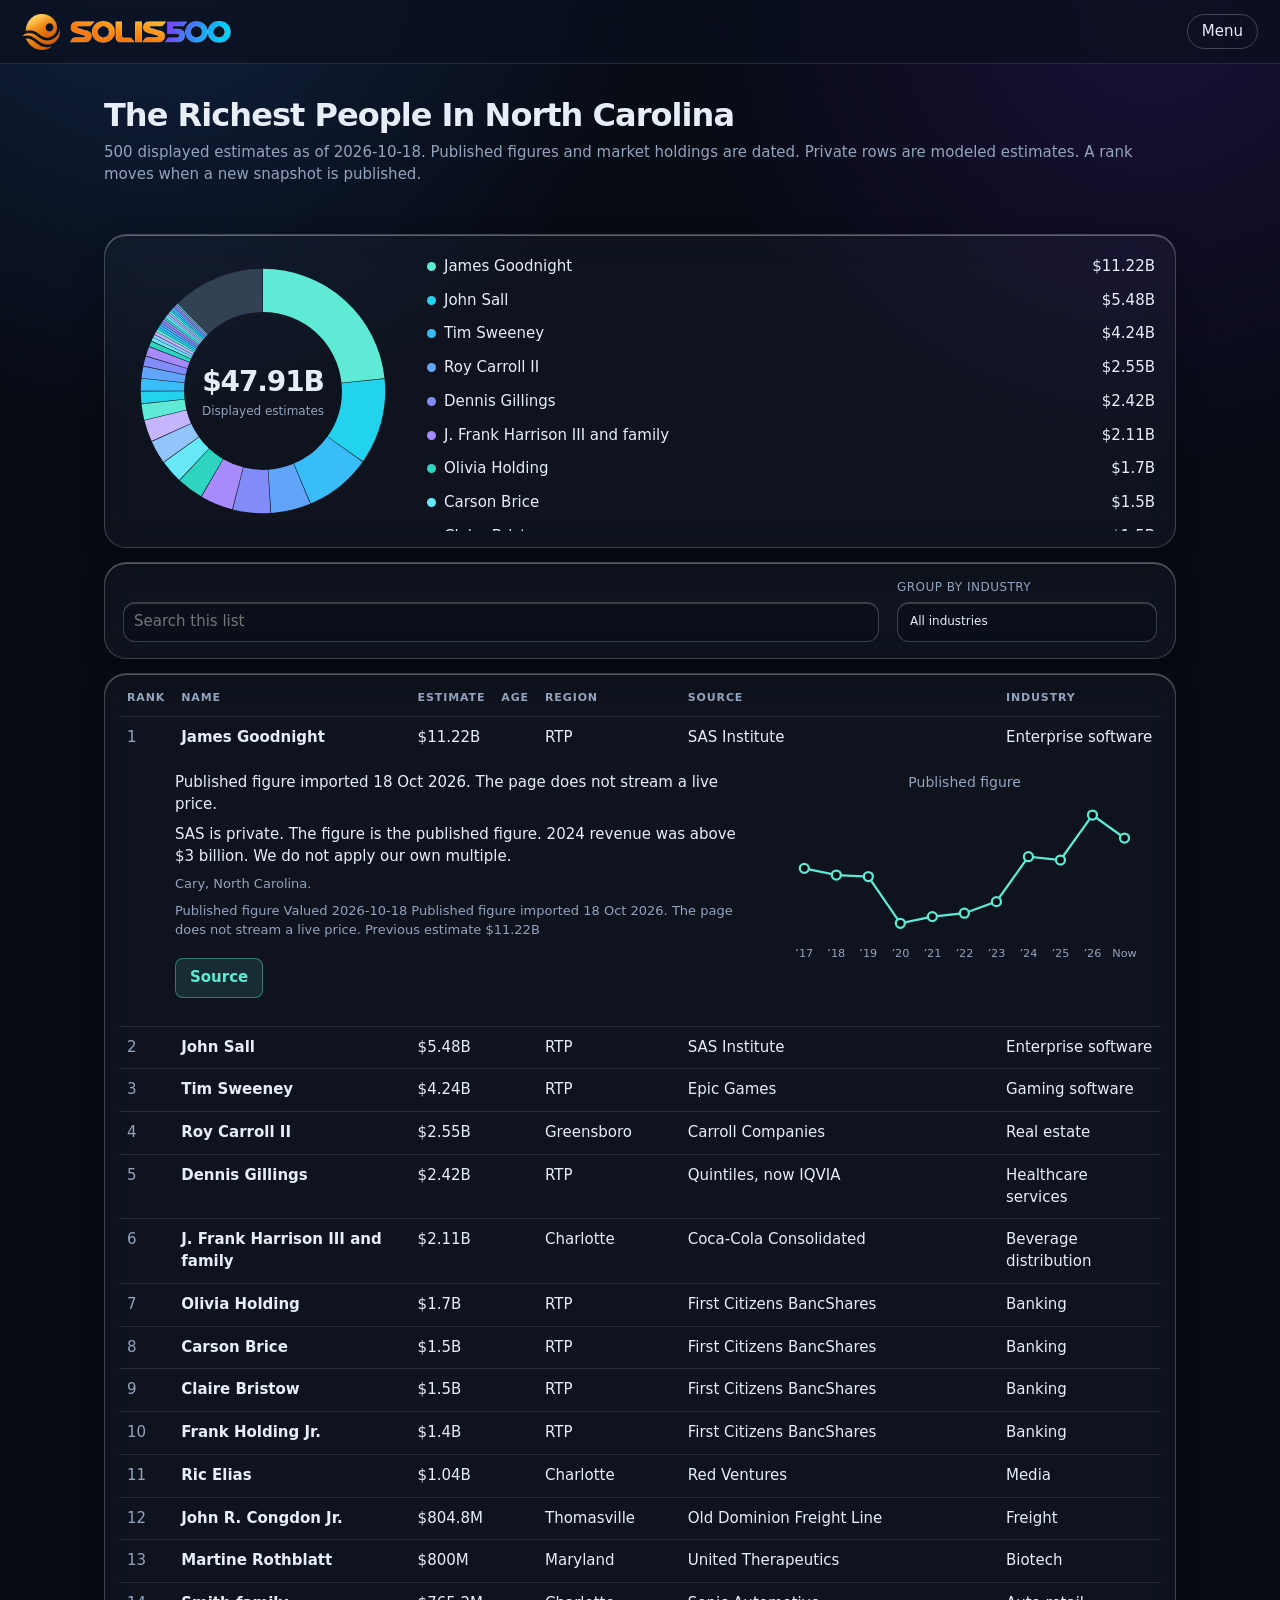
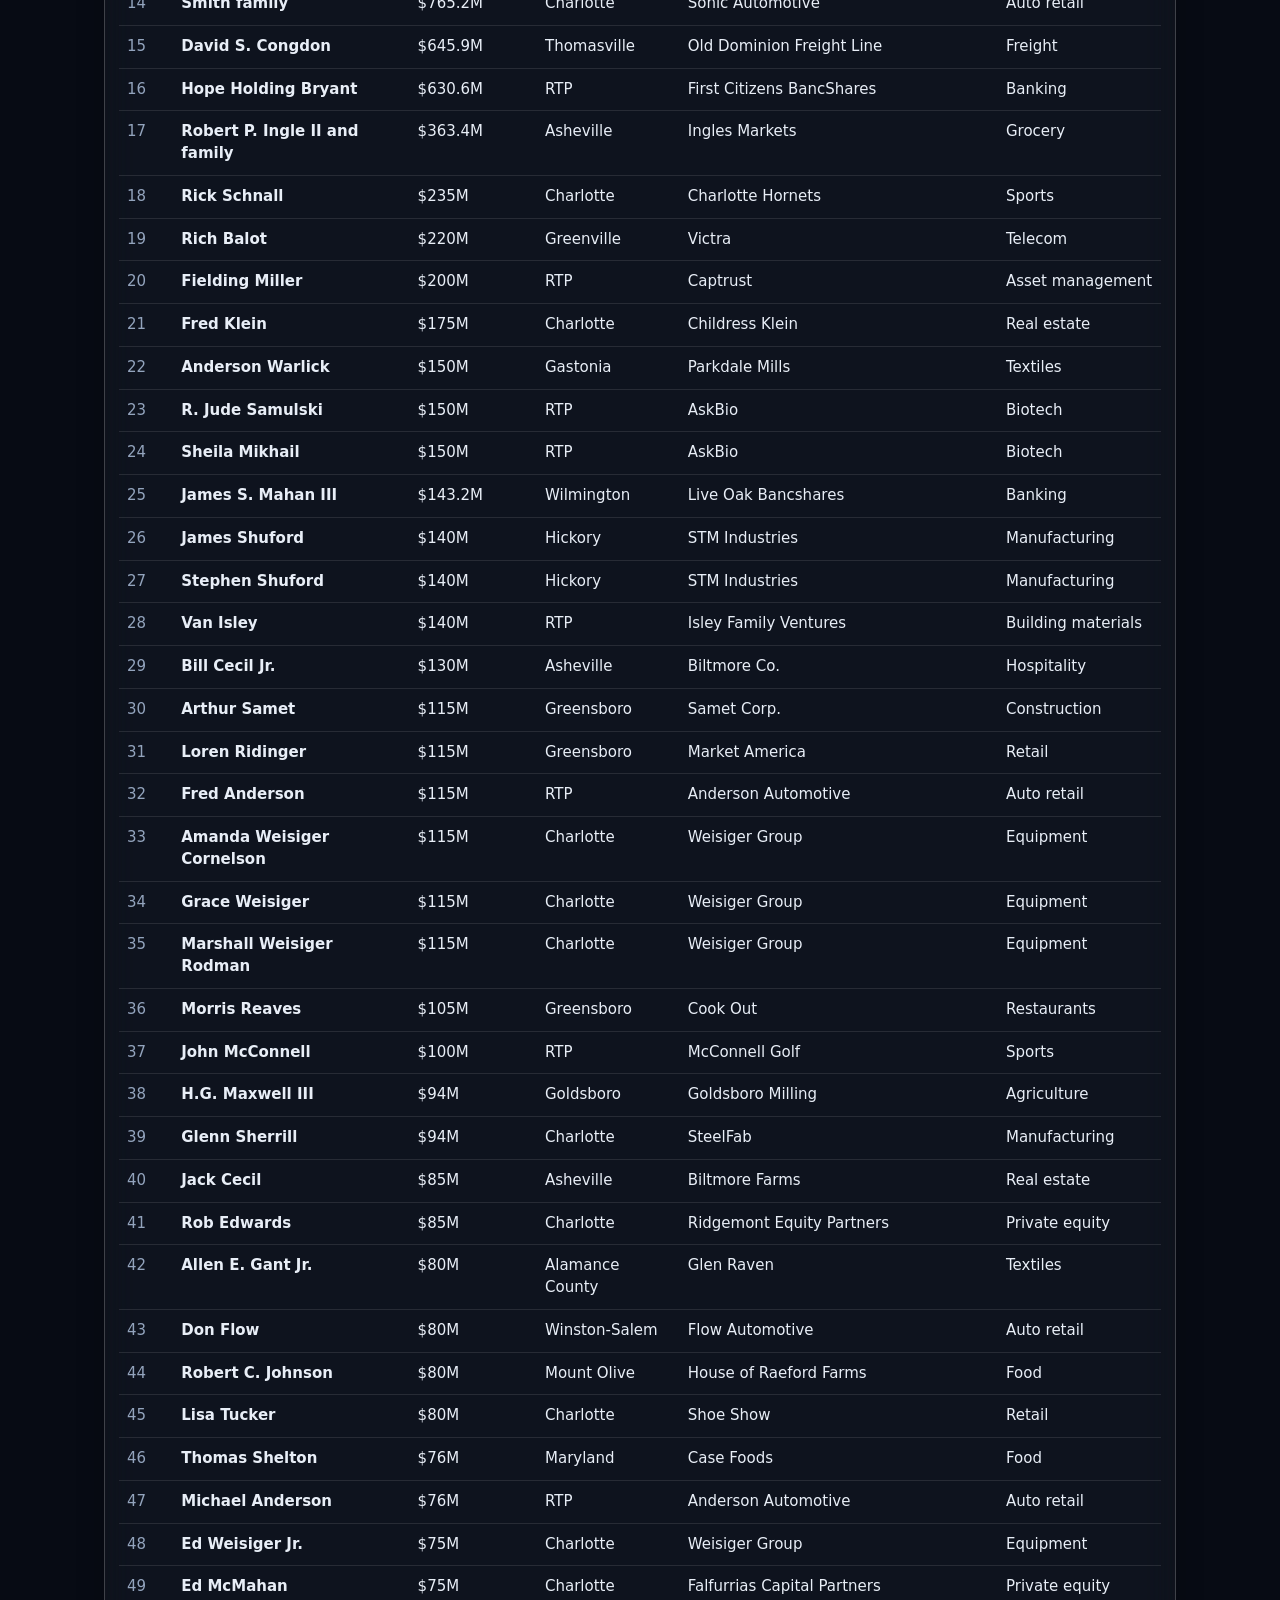
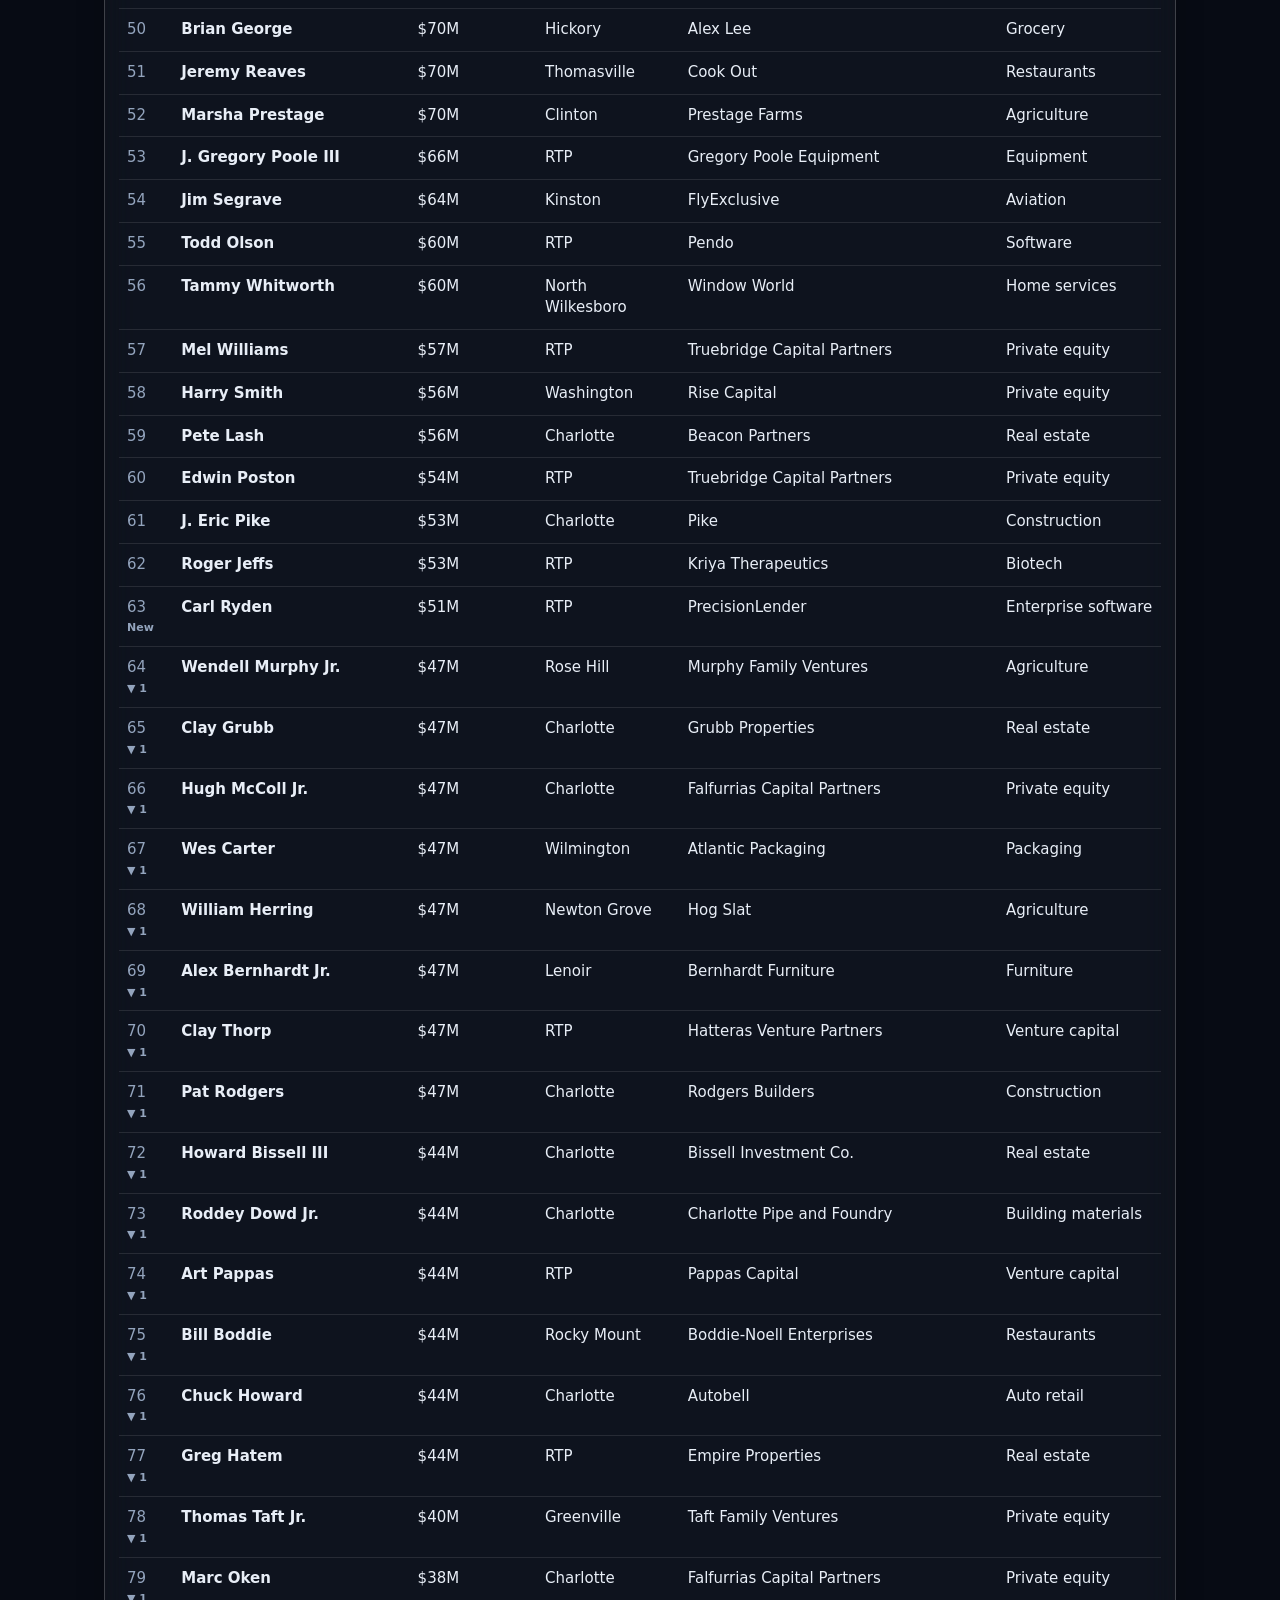
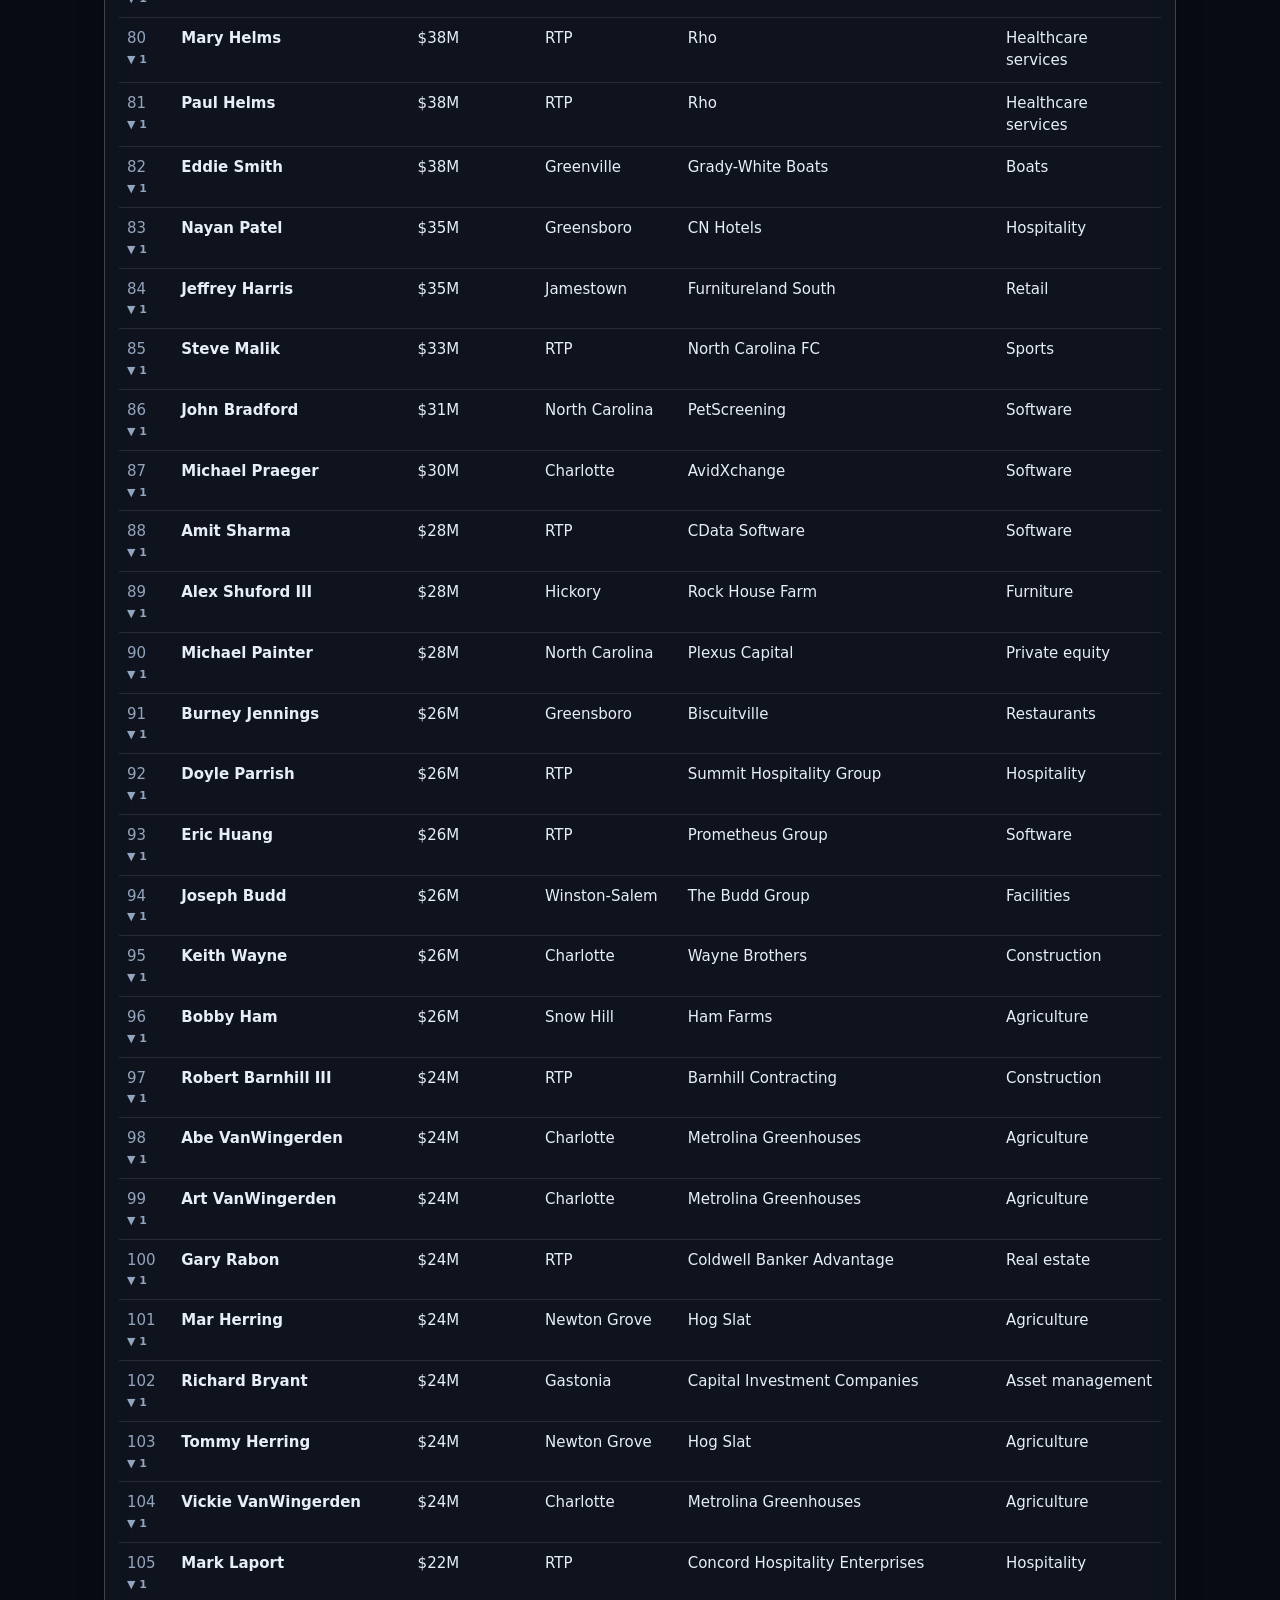
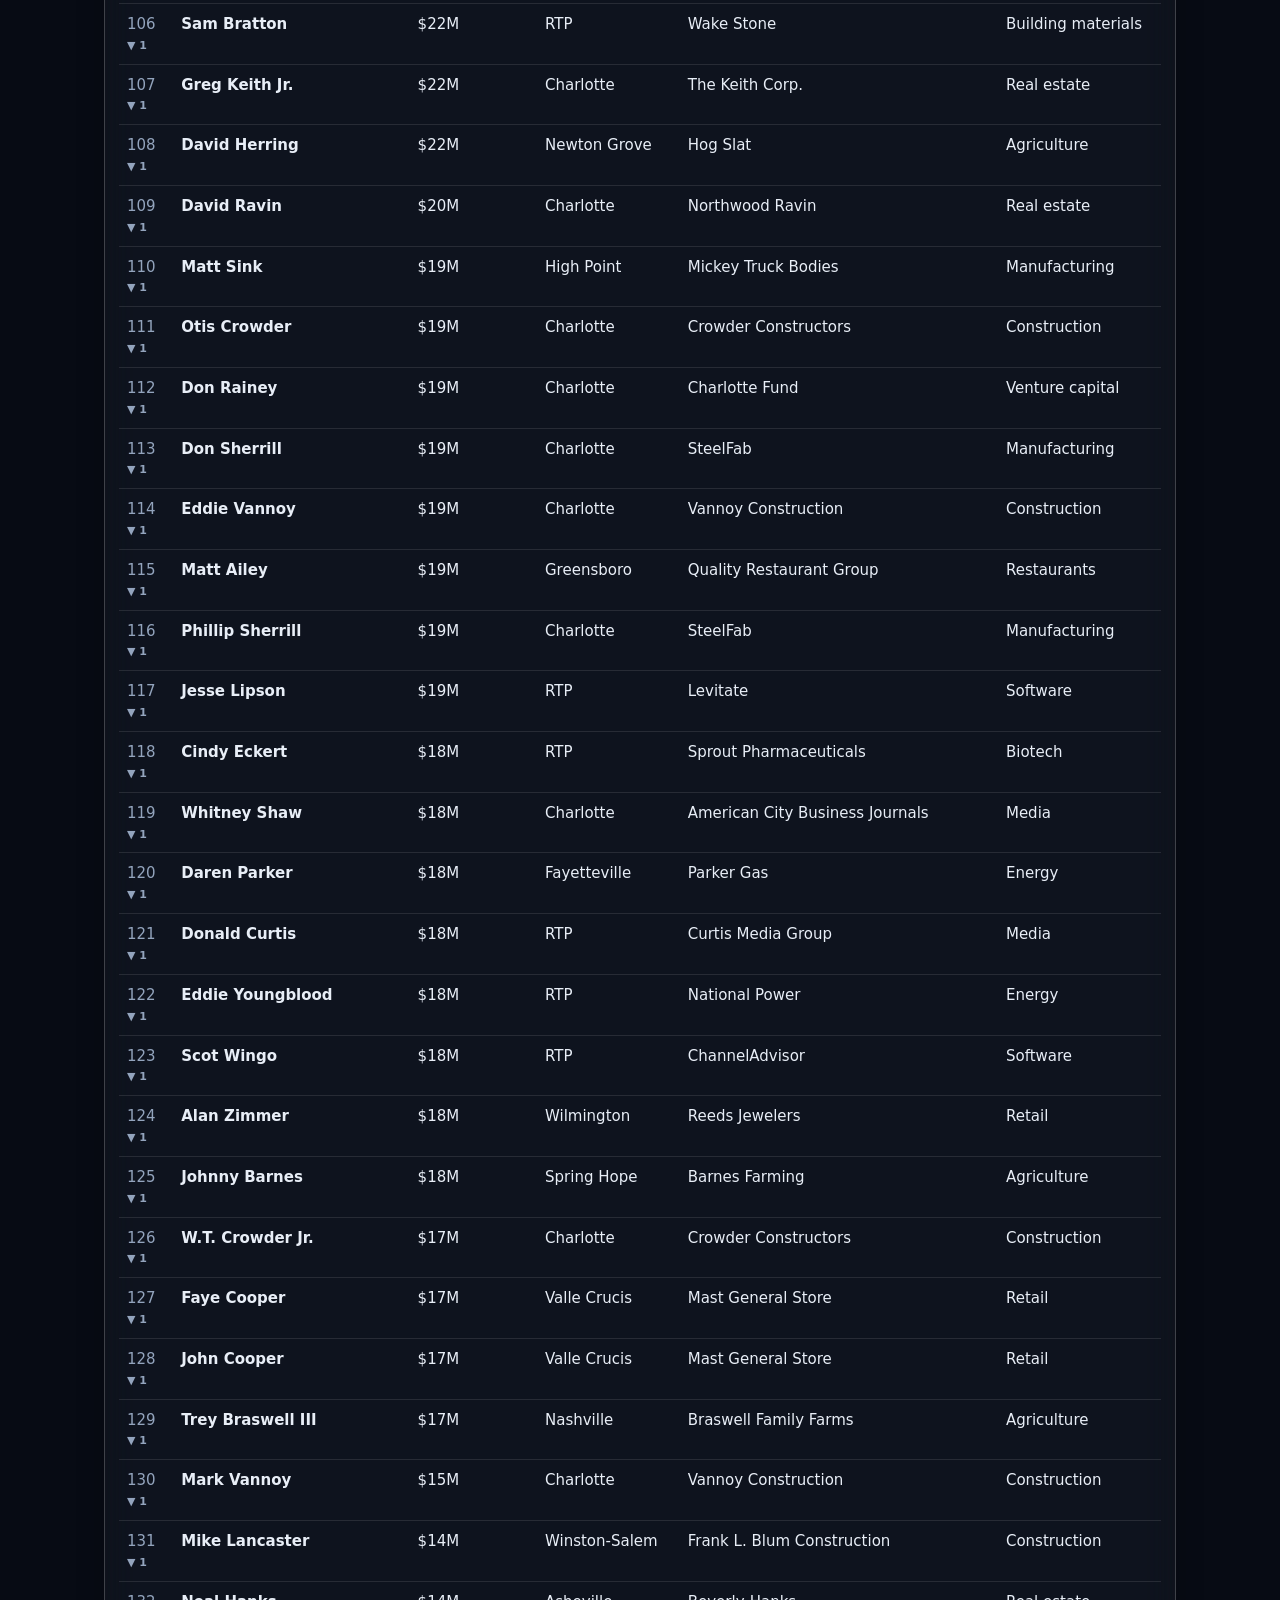
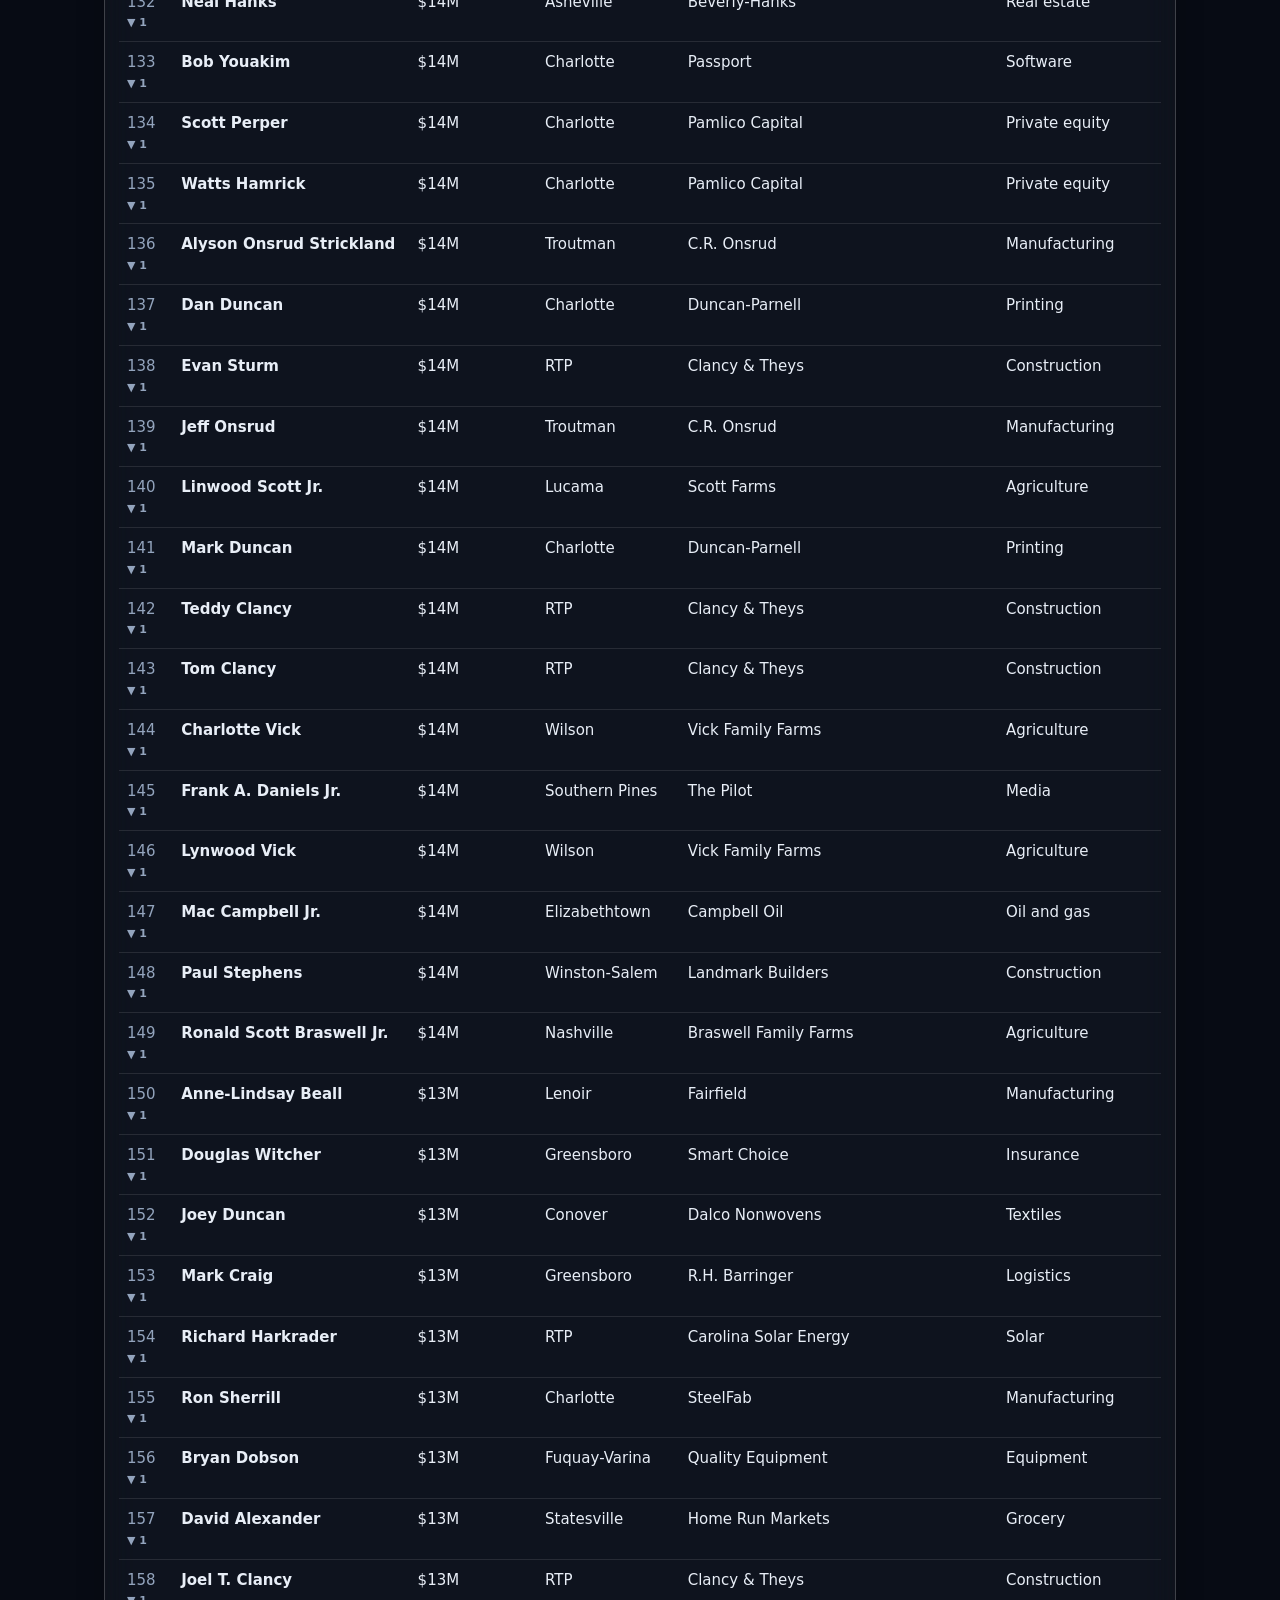
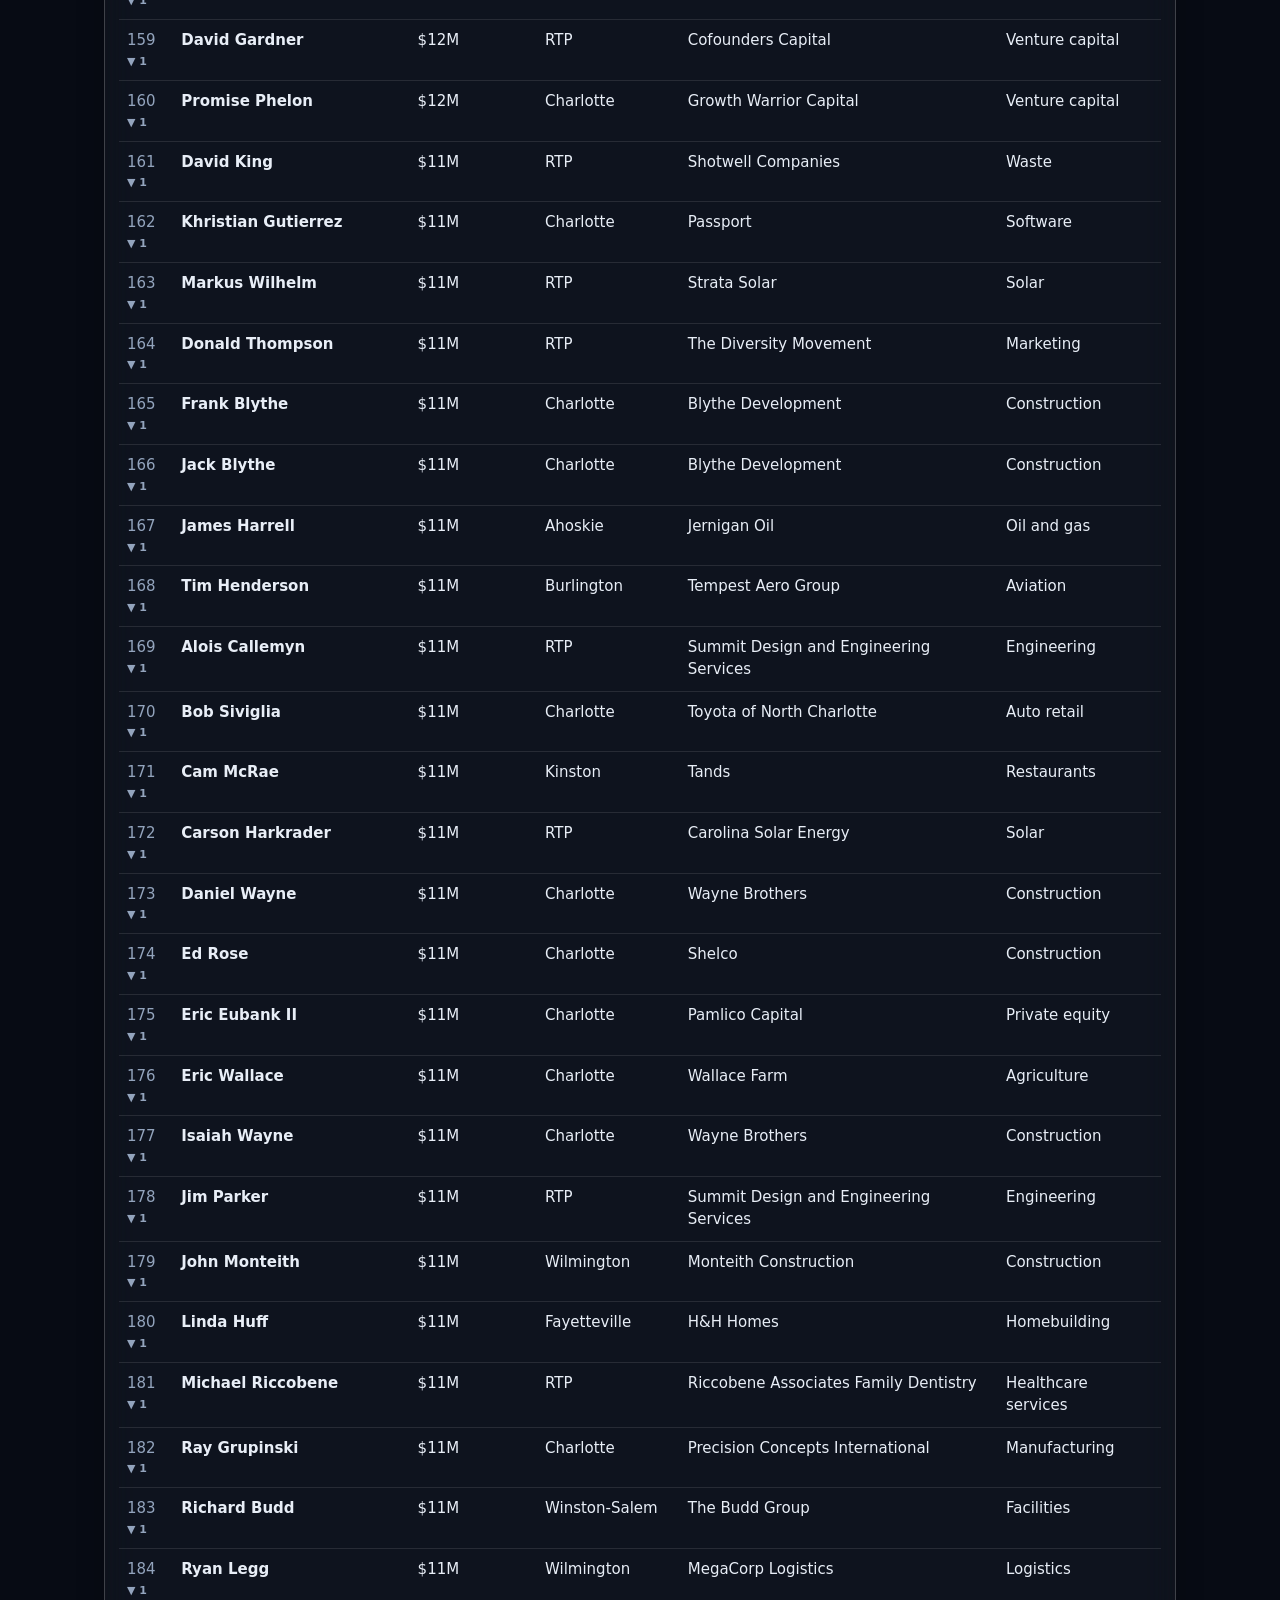
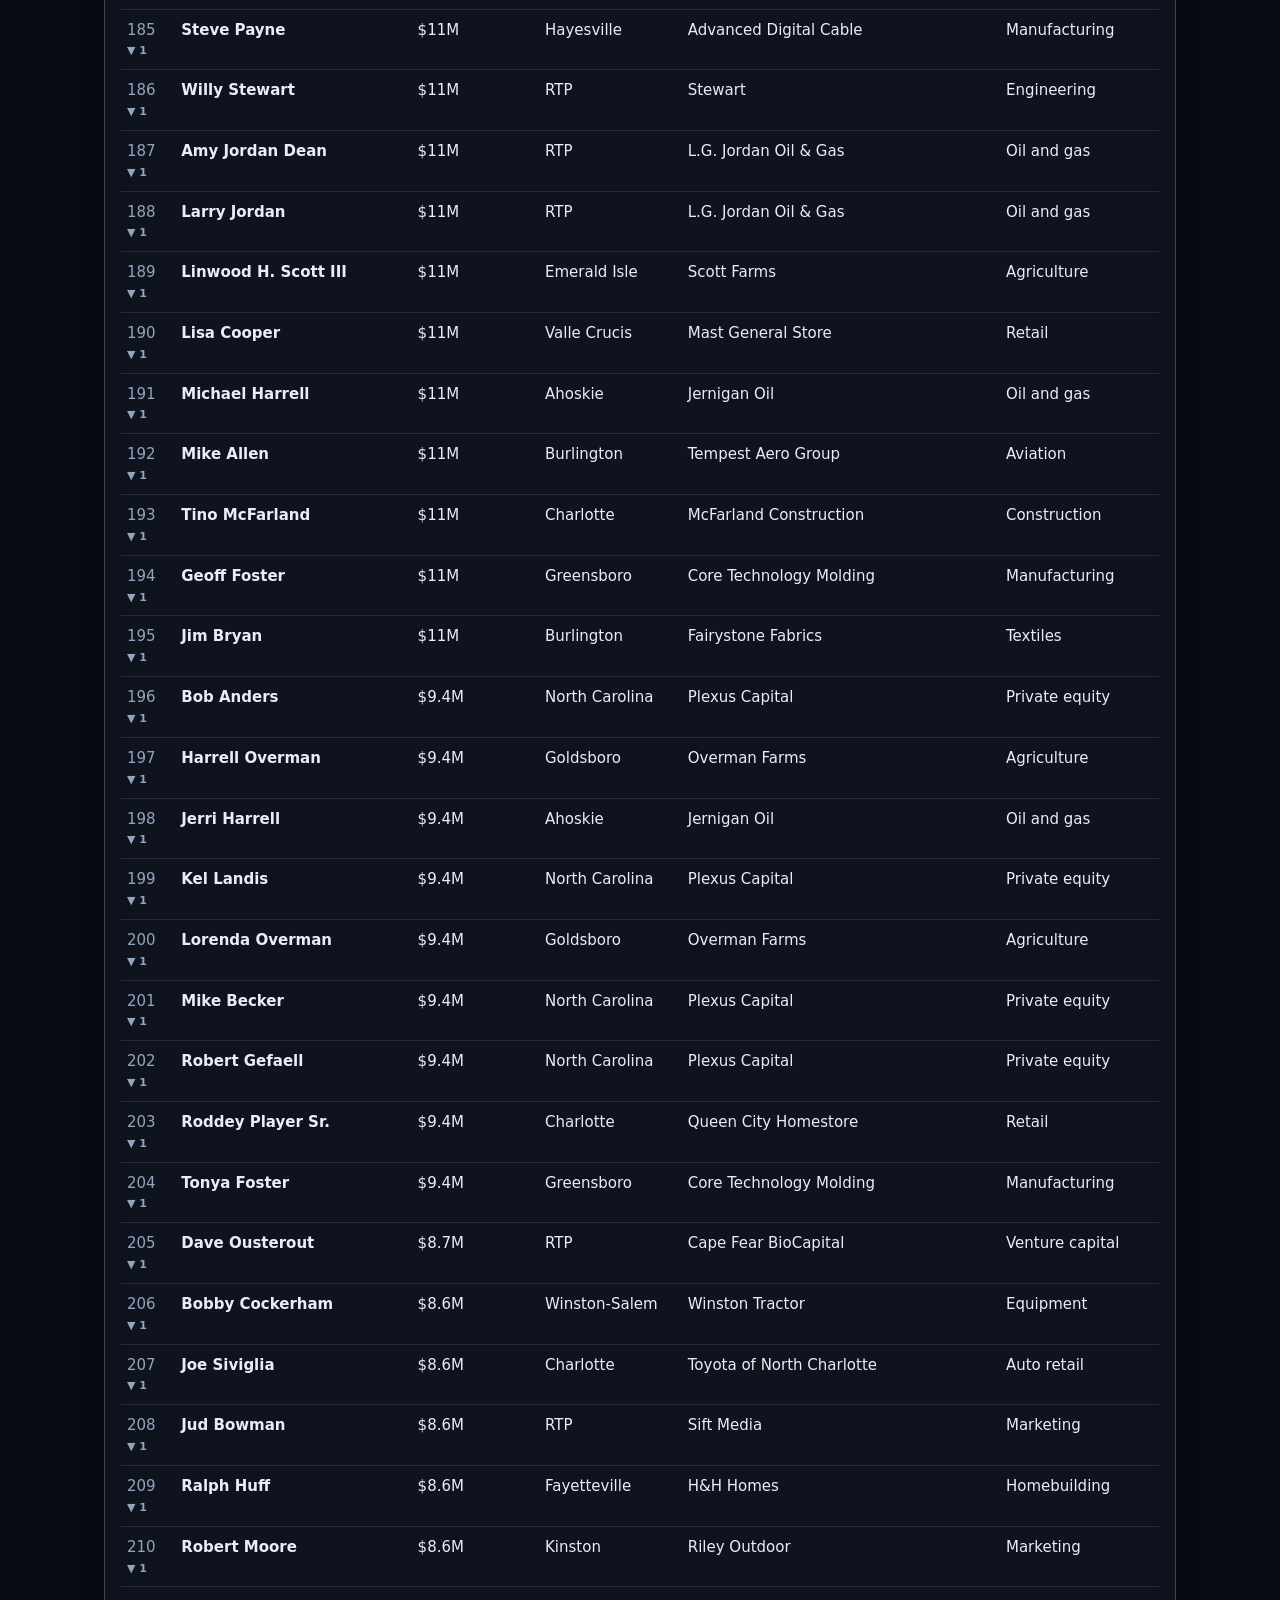
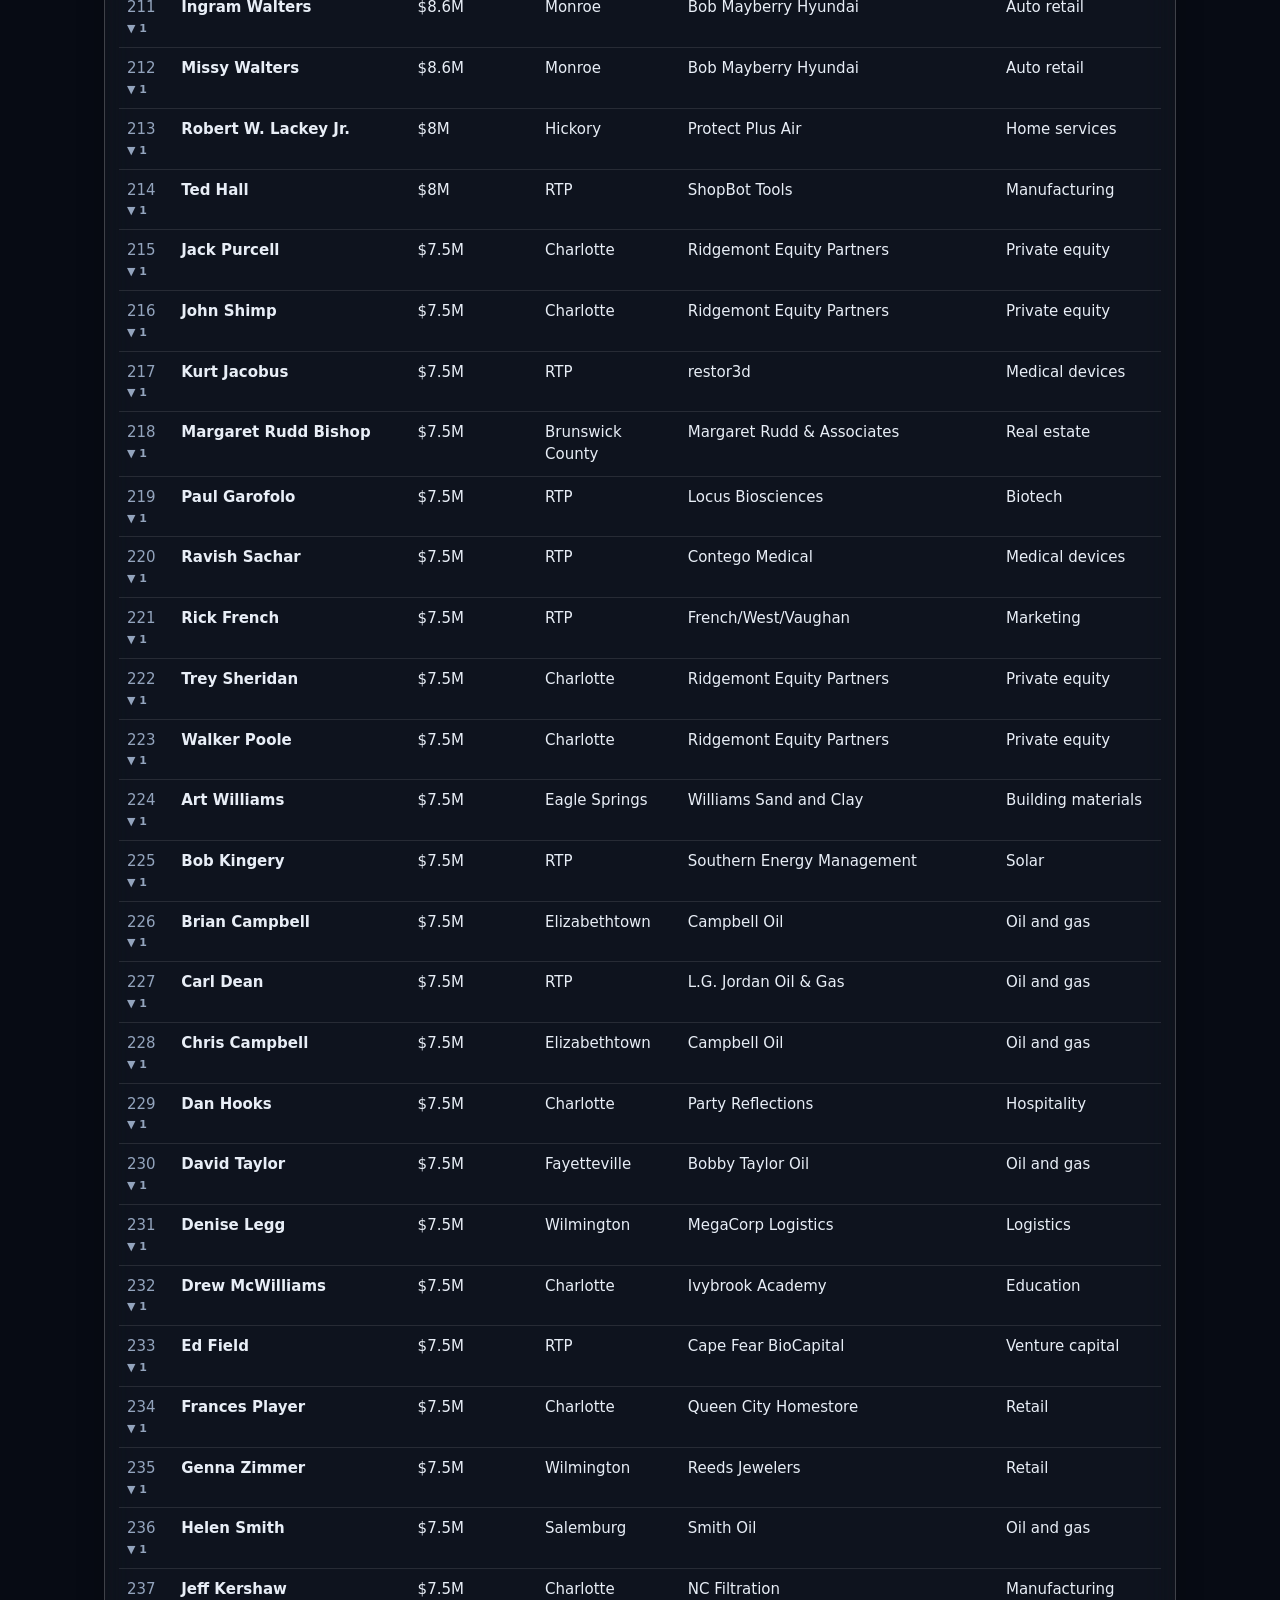
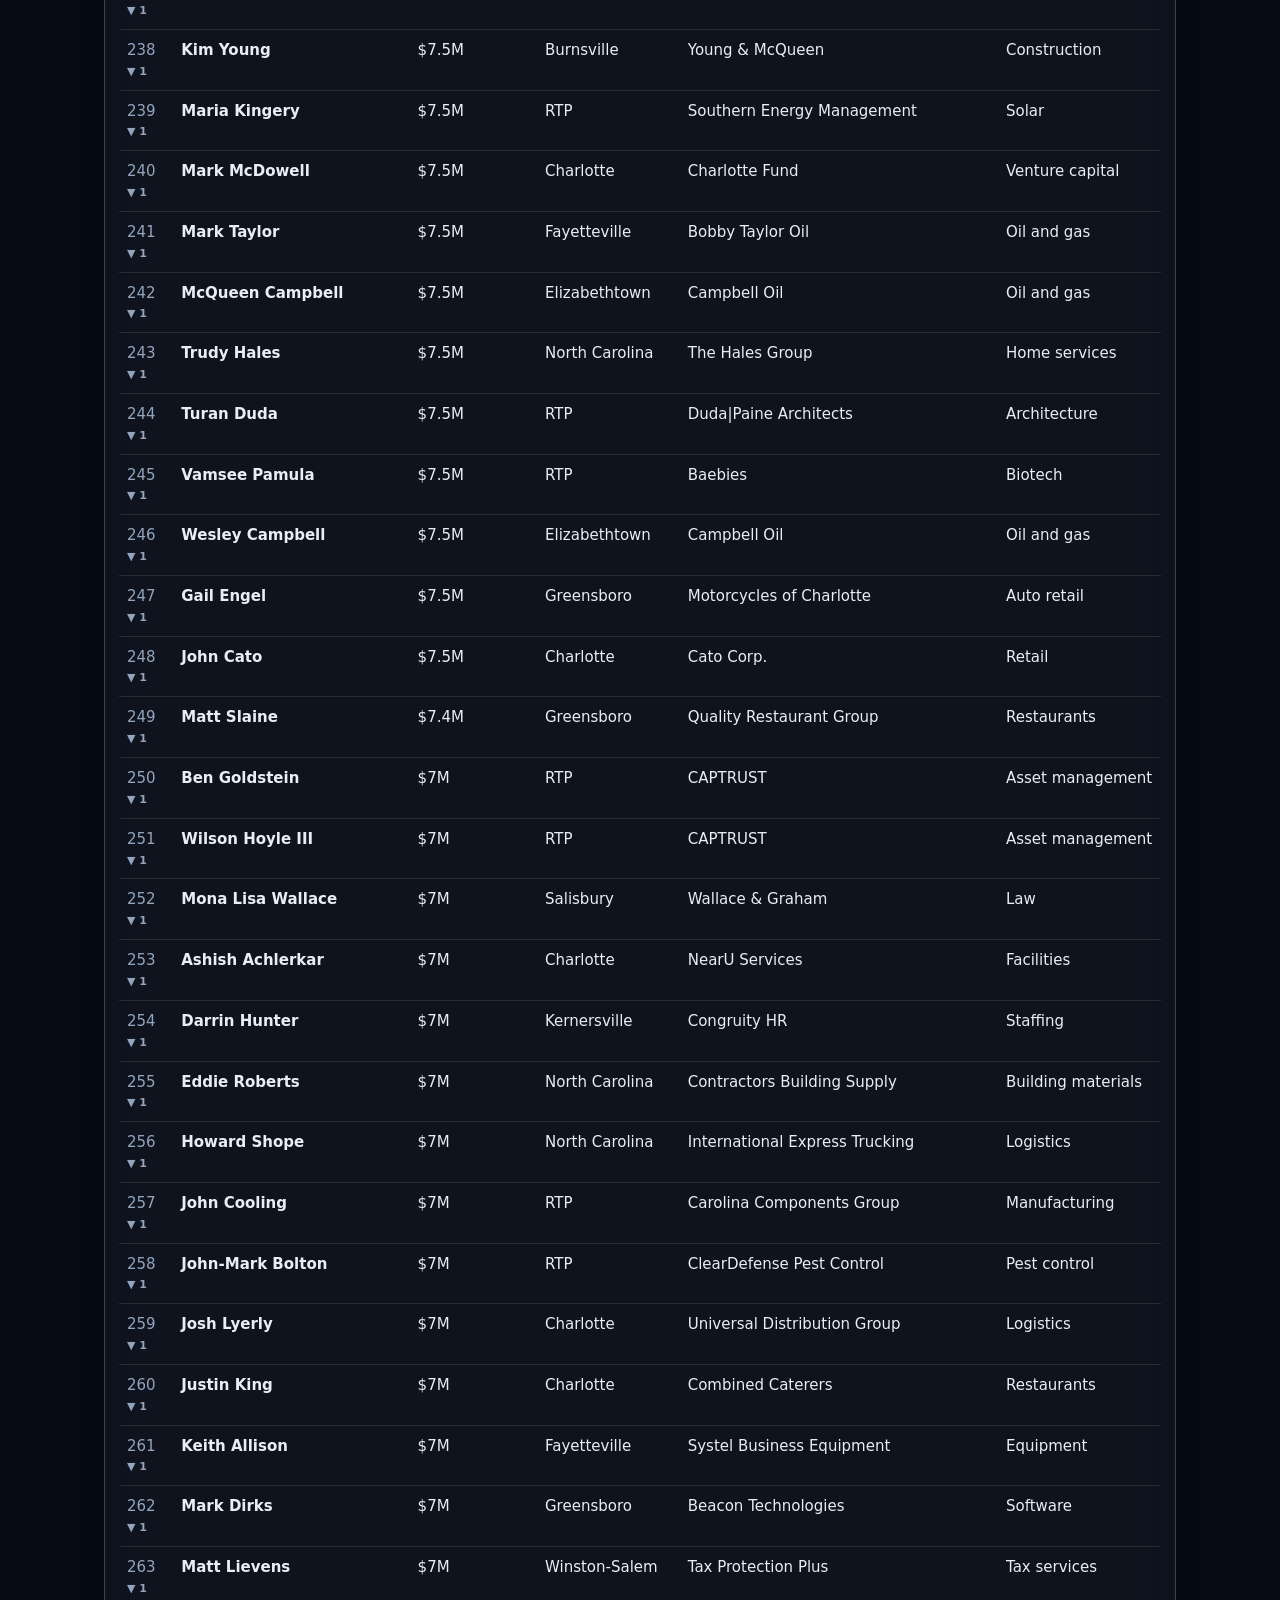
==== commit 96a67ddb: "Add the Solis mark beside the wordmark. Co-authored-by: Cursor <cursoragent@cursor.com>" ====
--- a/index.html
+++ b/index.html
@@ -1,7 +1,7 @@
 <!doctype html>
 <html lang="en">
 <head>
-  <link rel="icon" href="solis500.png">
+  <link rel="icon" href="mark.png">
   <meta charset="utf-8">
   <meta name="viewport" content="width=device-width, initial-scale=1">
   <title>NC 500</title>
@@ -96,7 +96,7 @@
 </head>
 <body>
   <header class="bar">
-    <a class="brand" href="./" aria-label="Solis 500"><img class="wordmark" src="solis500.png" alt=""></a>
+    <a class="brand" href="./" aria-label="Solis 500"><img class="brand-mark" src="mark.png" alt=""><img class="wordmark" src="solis500.png" alt=""></a>
     <div class="menu">
       <button type="button" class="menu-button" id="menu-button" aria-expanded="false" aria-controls="menu-panel">Menu</button>
       <nav id="menu-panel" class="menu-panel" hidden aria-label="Place">
--- a/styles.css
+++ b/styles.css
@@ -36,8 +36,9 @@
   top: 0;
   z-index: 20;
 }
-.brand { display: flex; align-items: center; color: white; text-decoration: none; }
-.wordmark { height: 26px; width: auto; display: block; }
+.brand { display: flex; align-items: center; gap: 10px; color: white; text-decoration: none; }
+.brand-mark { height: 36px; width: auto; display: block; }
+.wordmark { height: 22px; width: auto; display: block; }
 .menu { position: relative; }
 .menu-button {
   background: transparent;
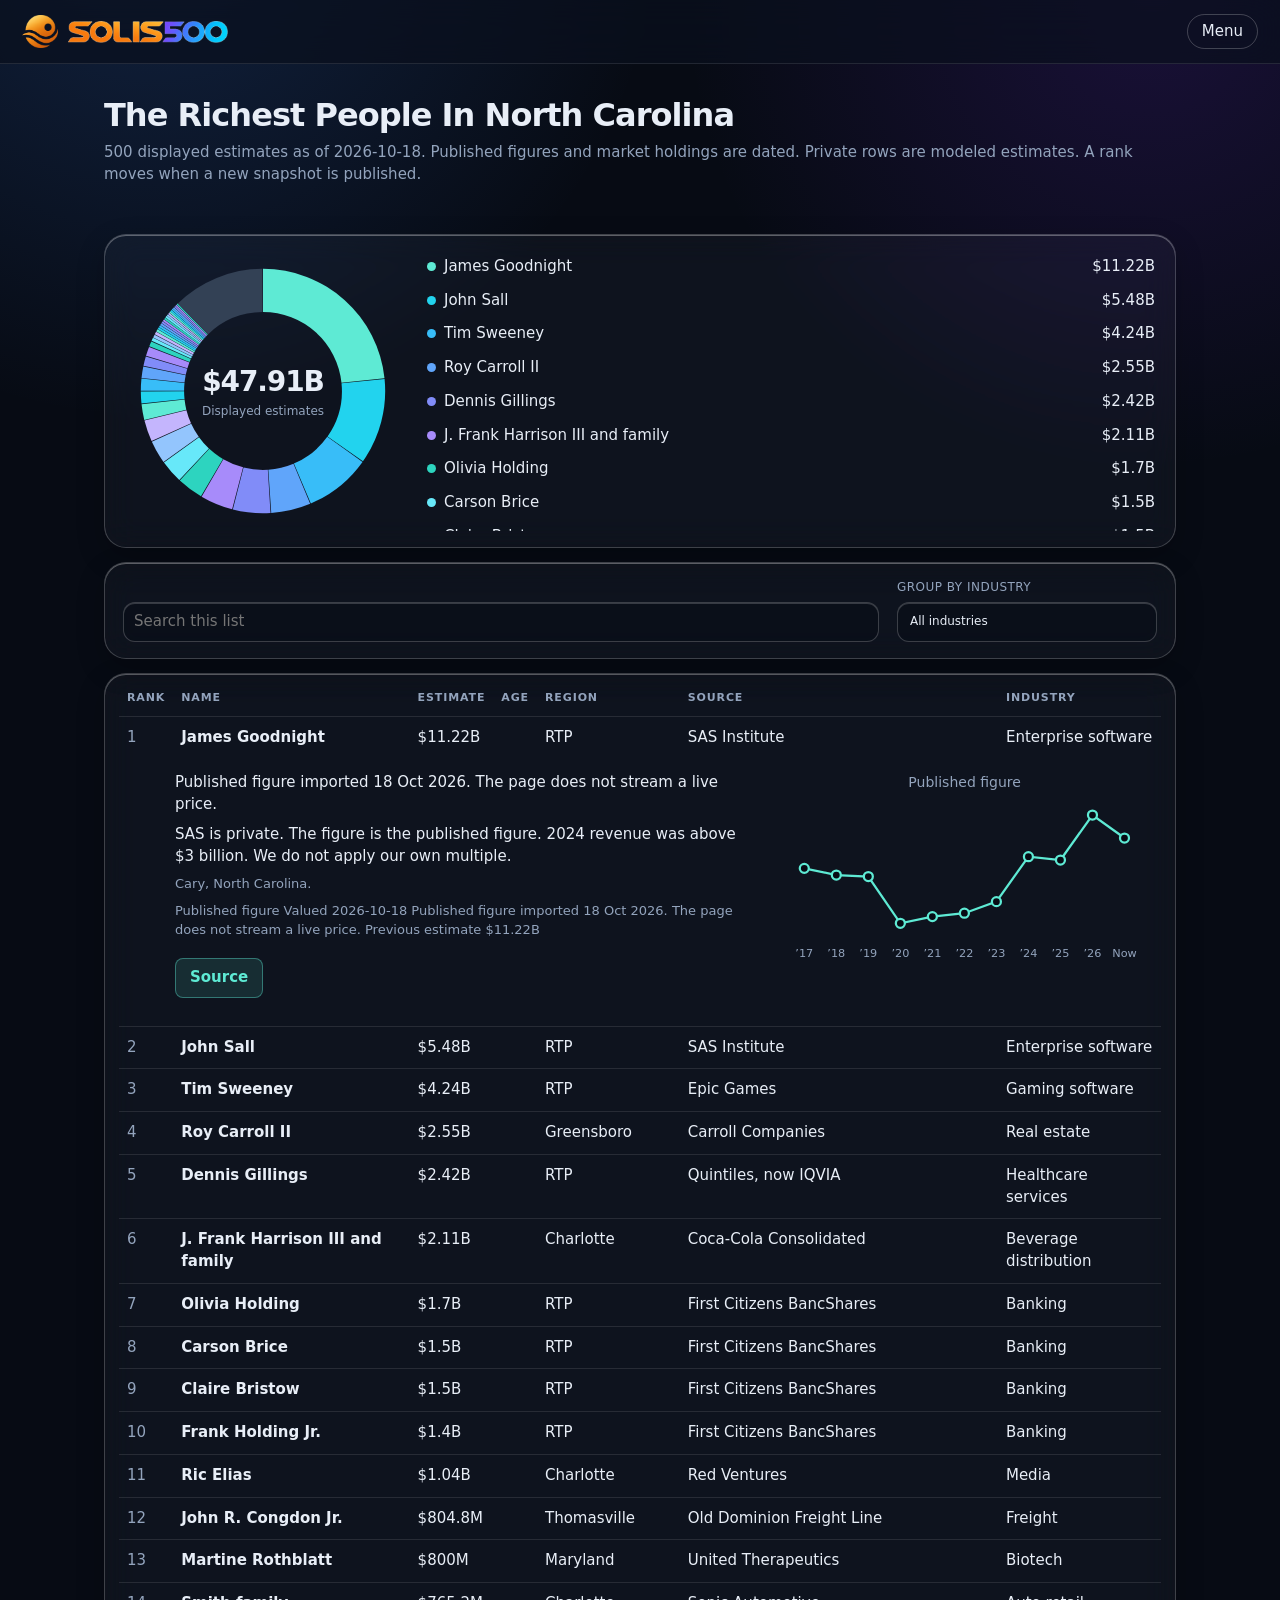
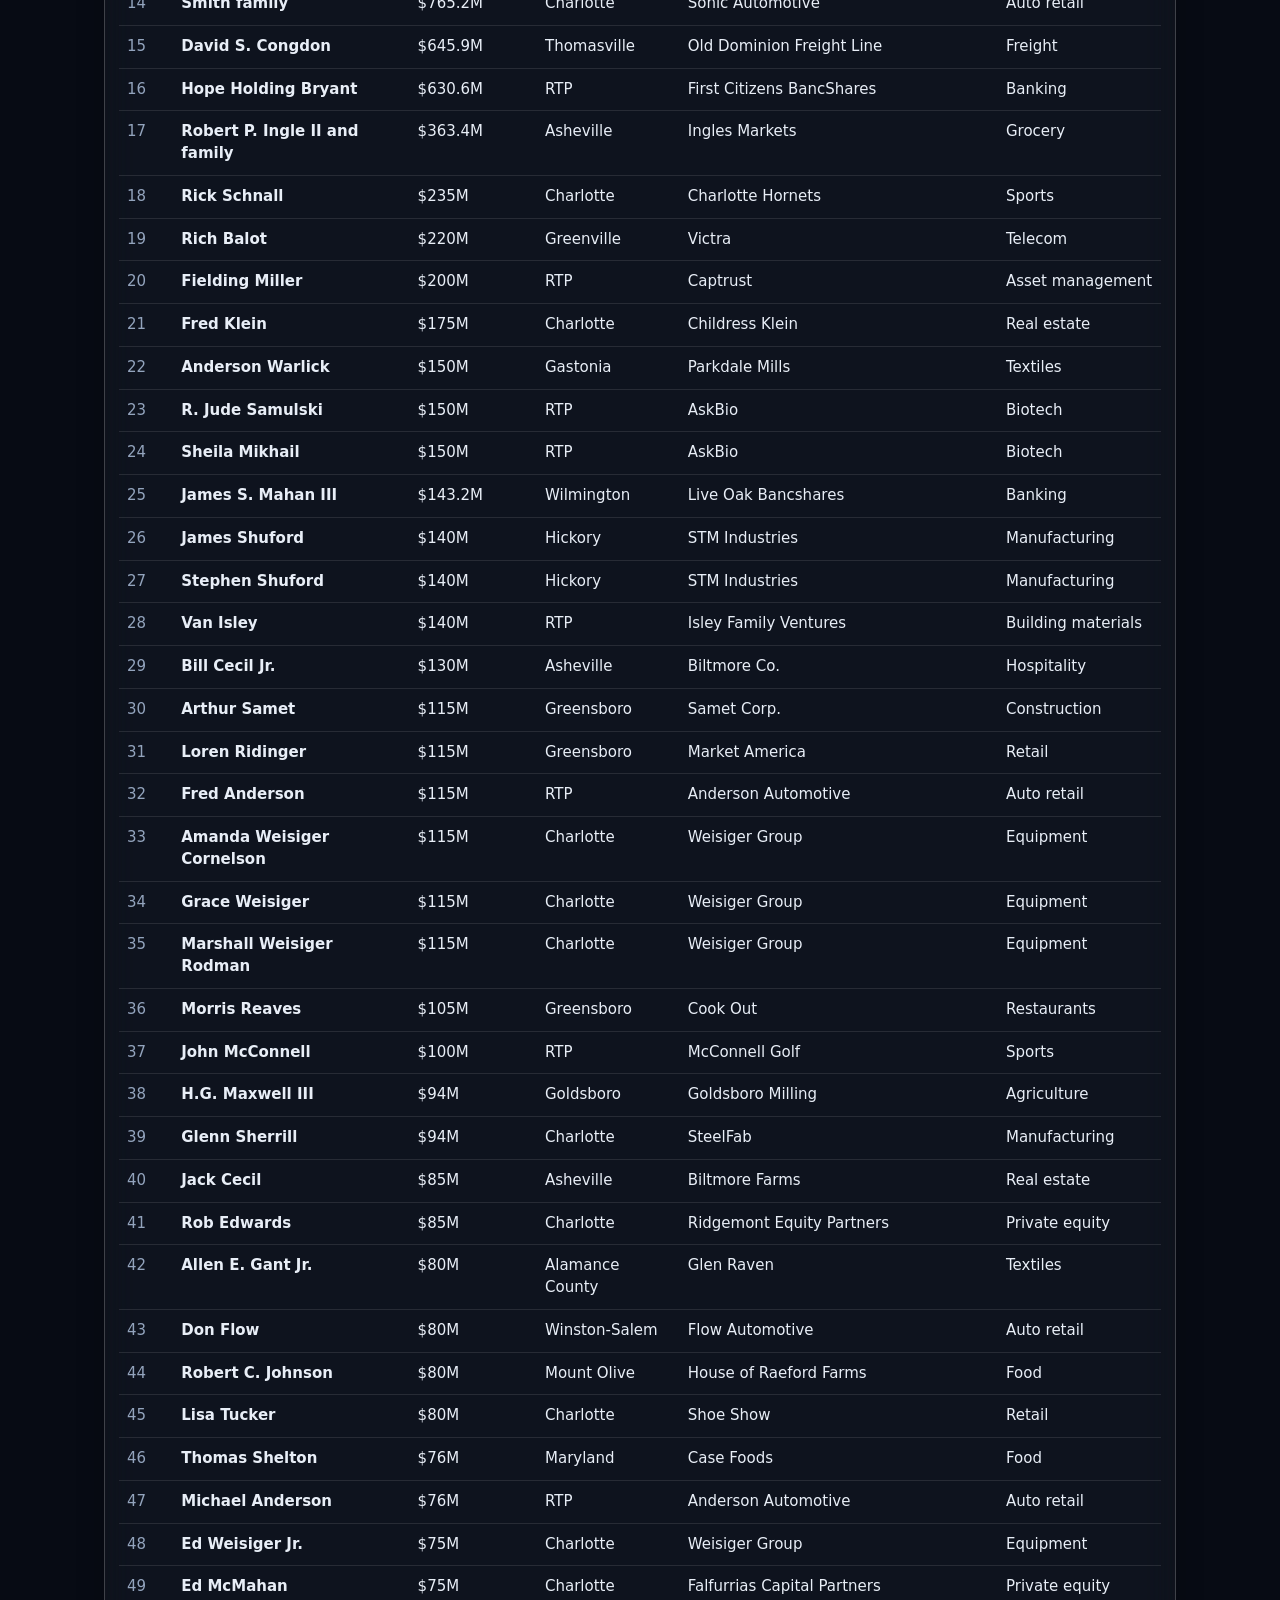
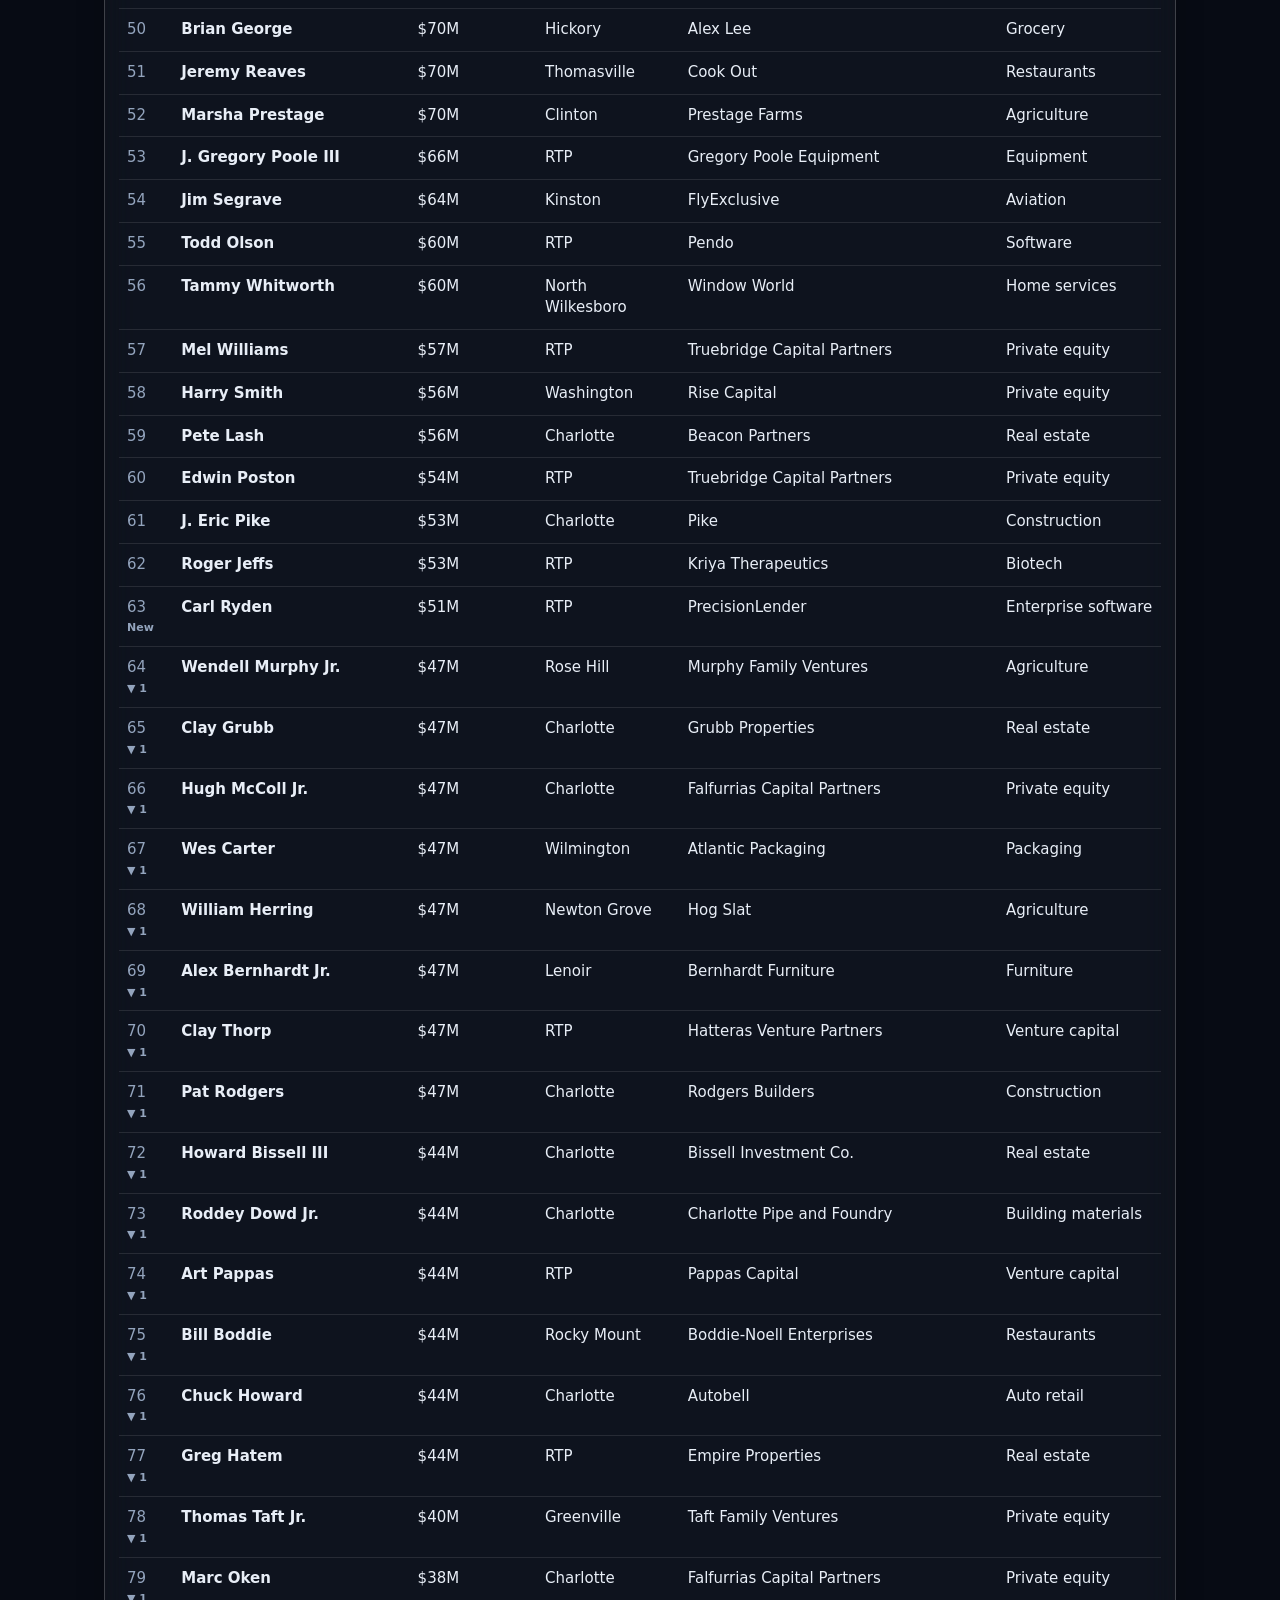
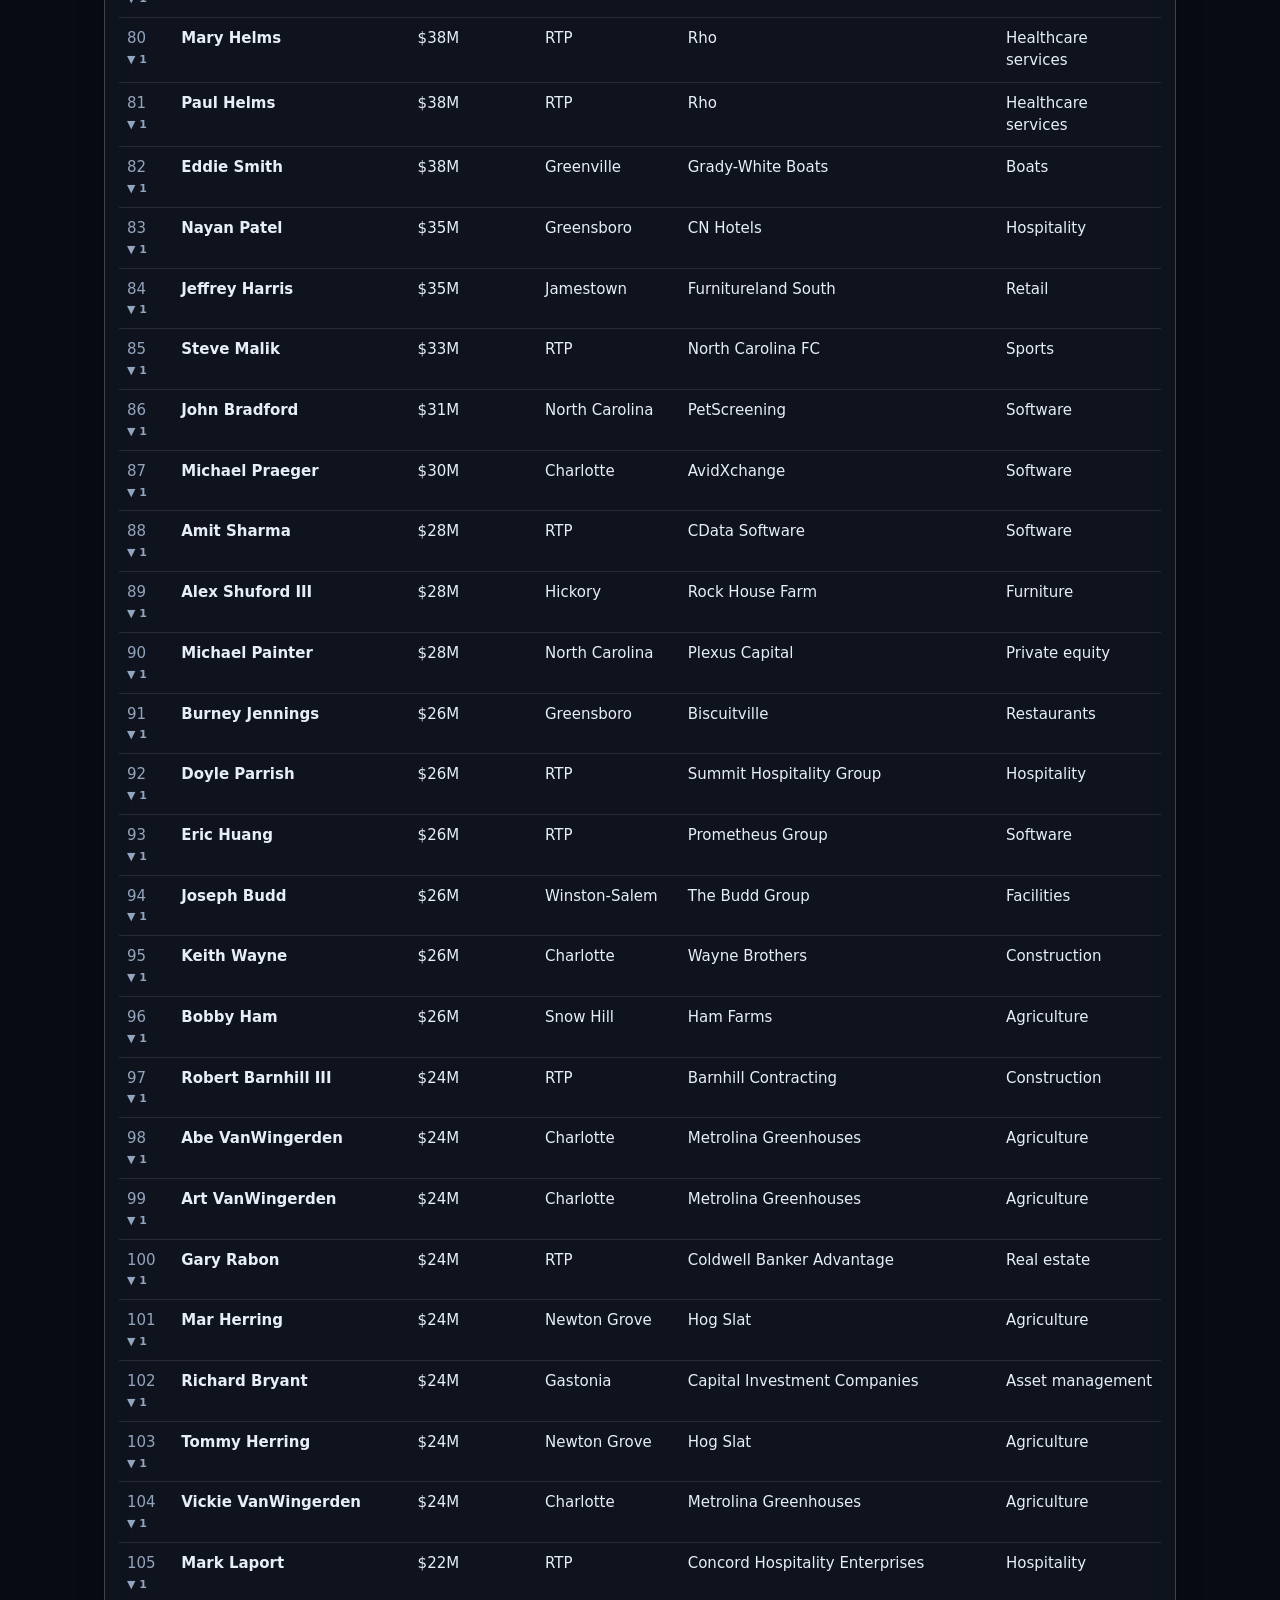
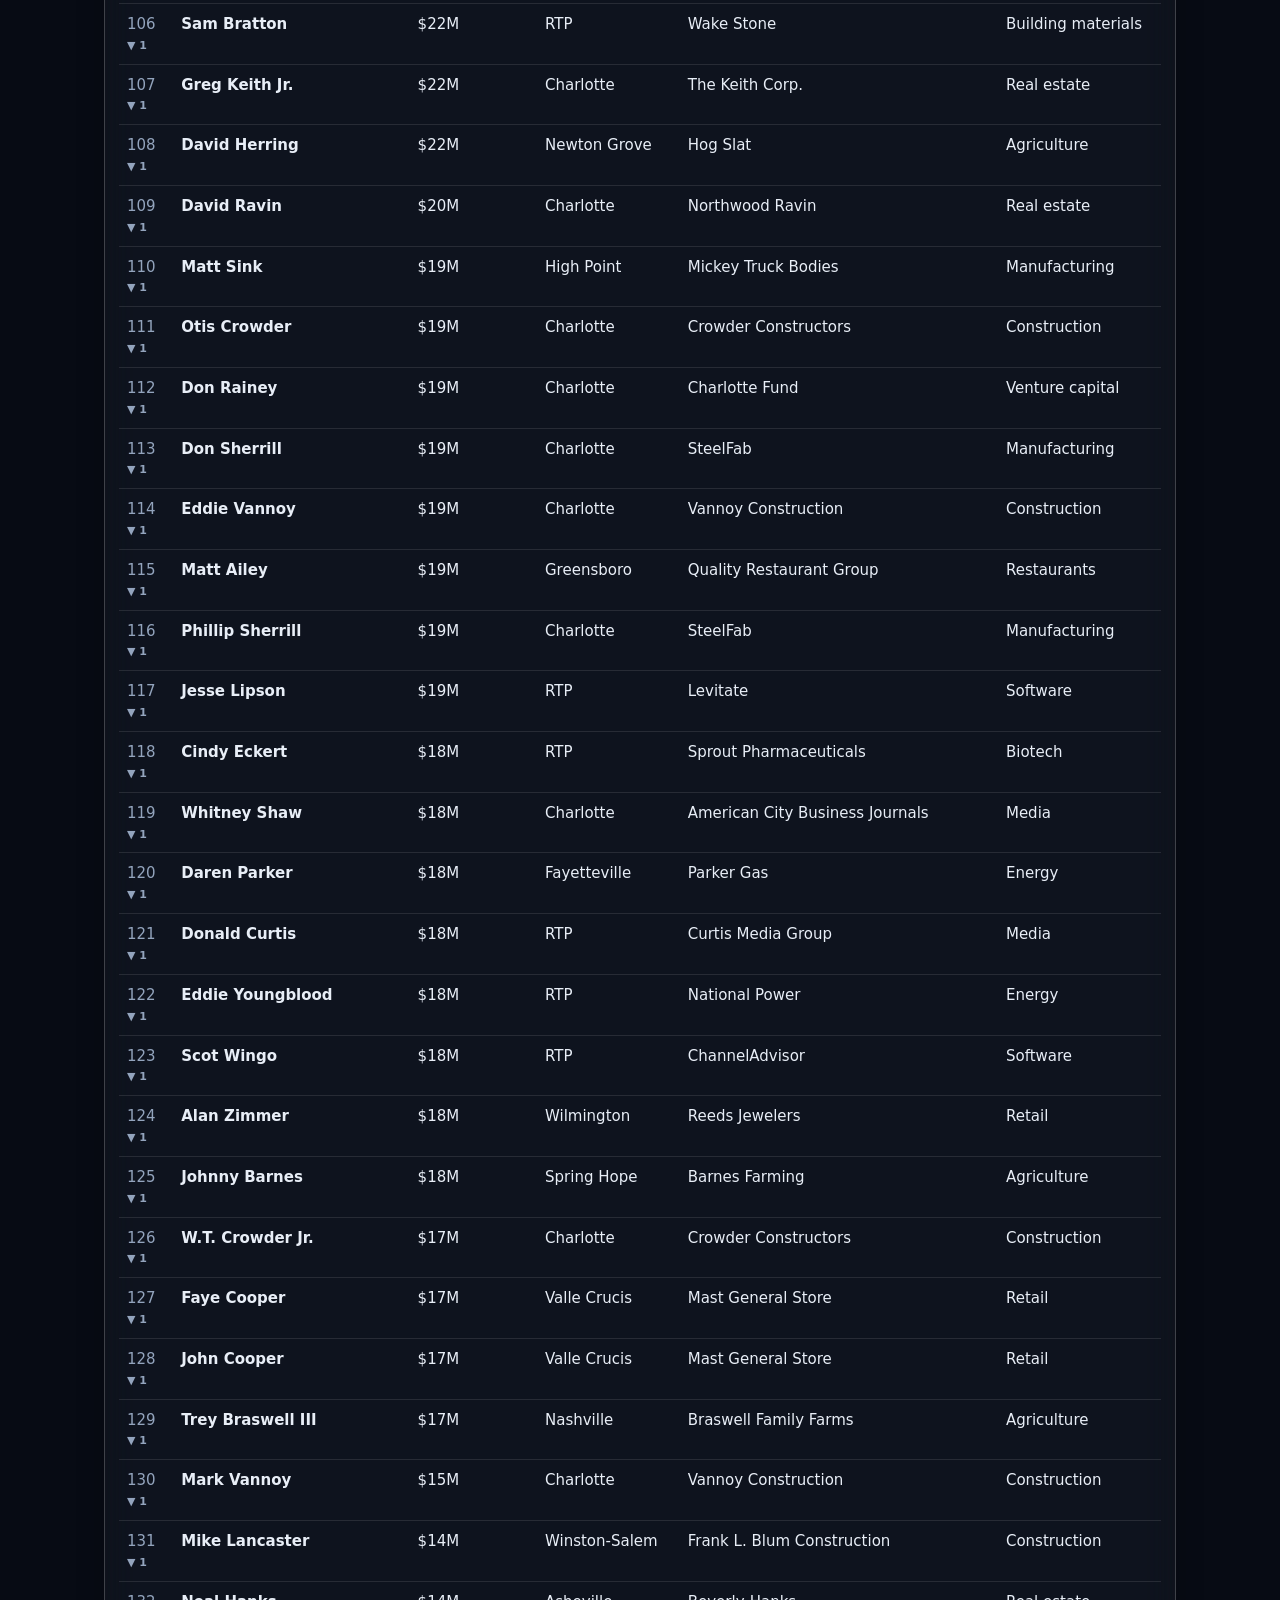
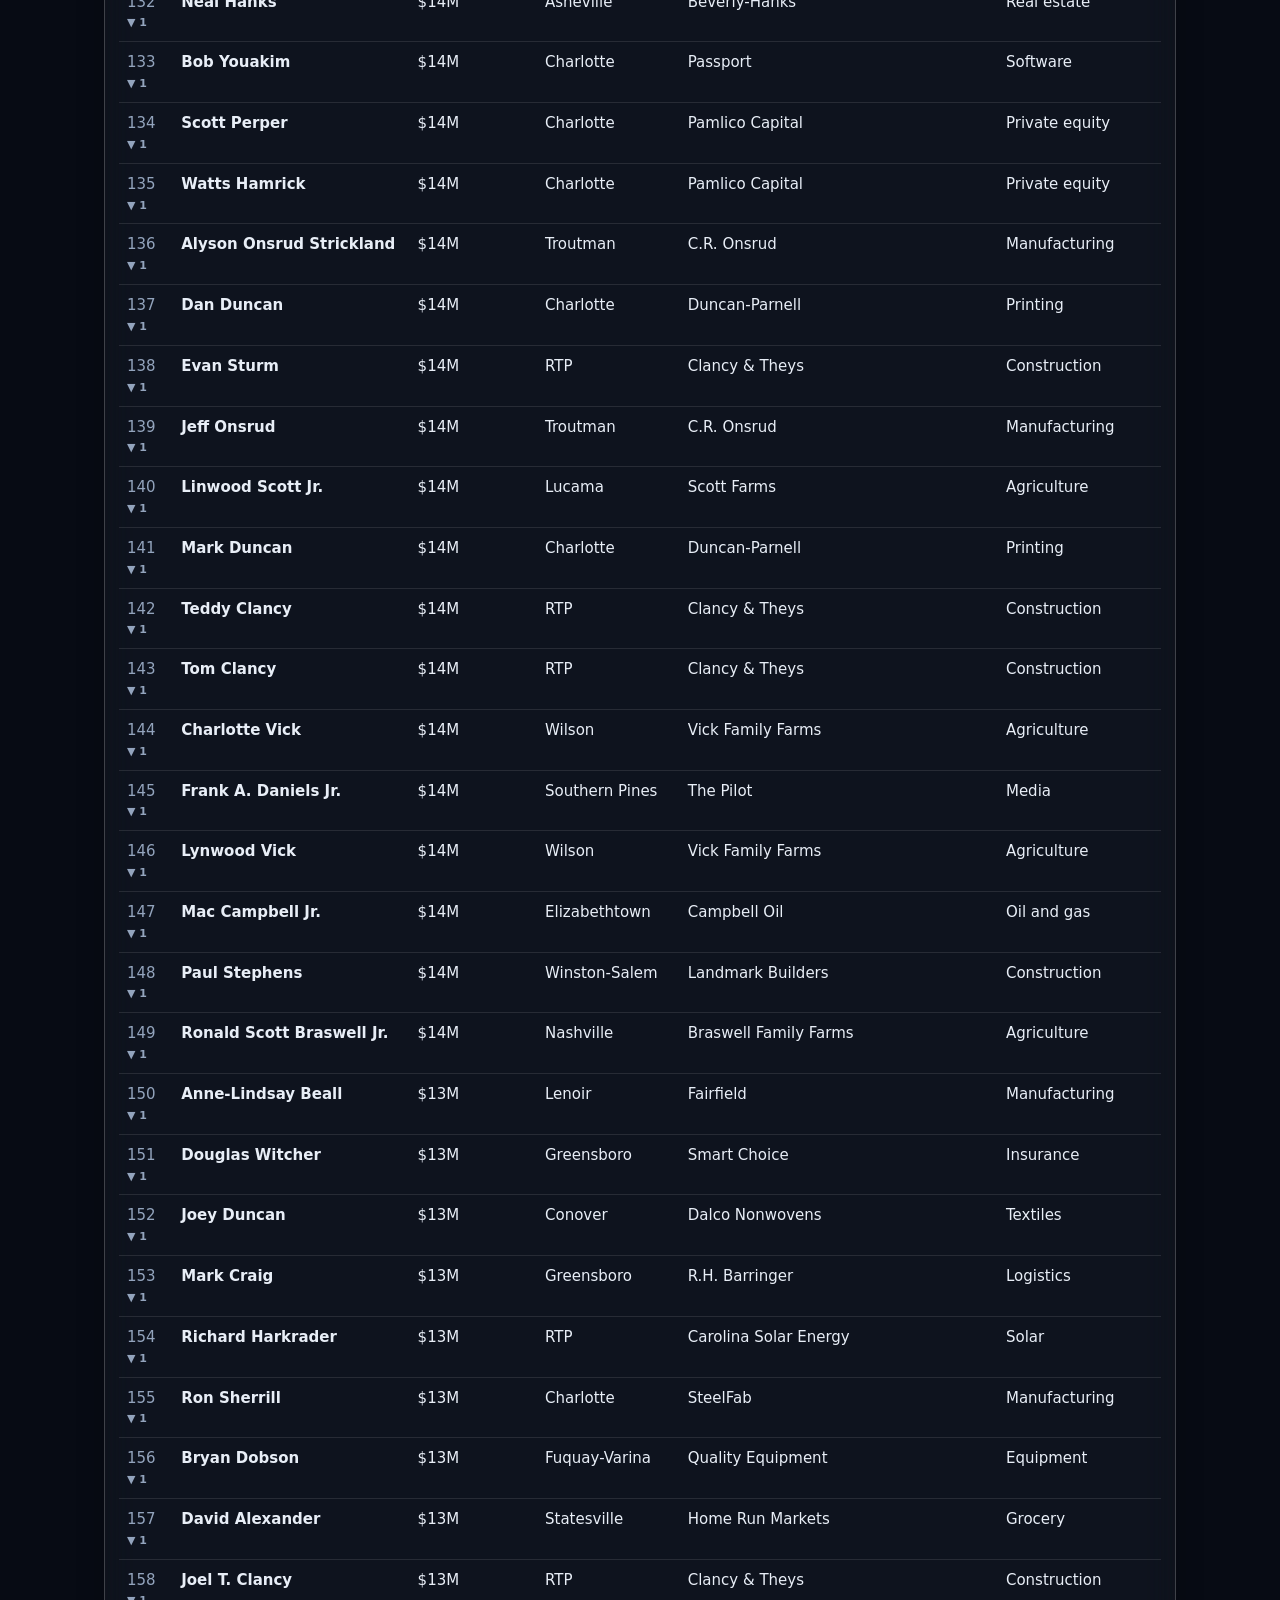
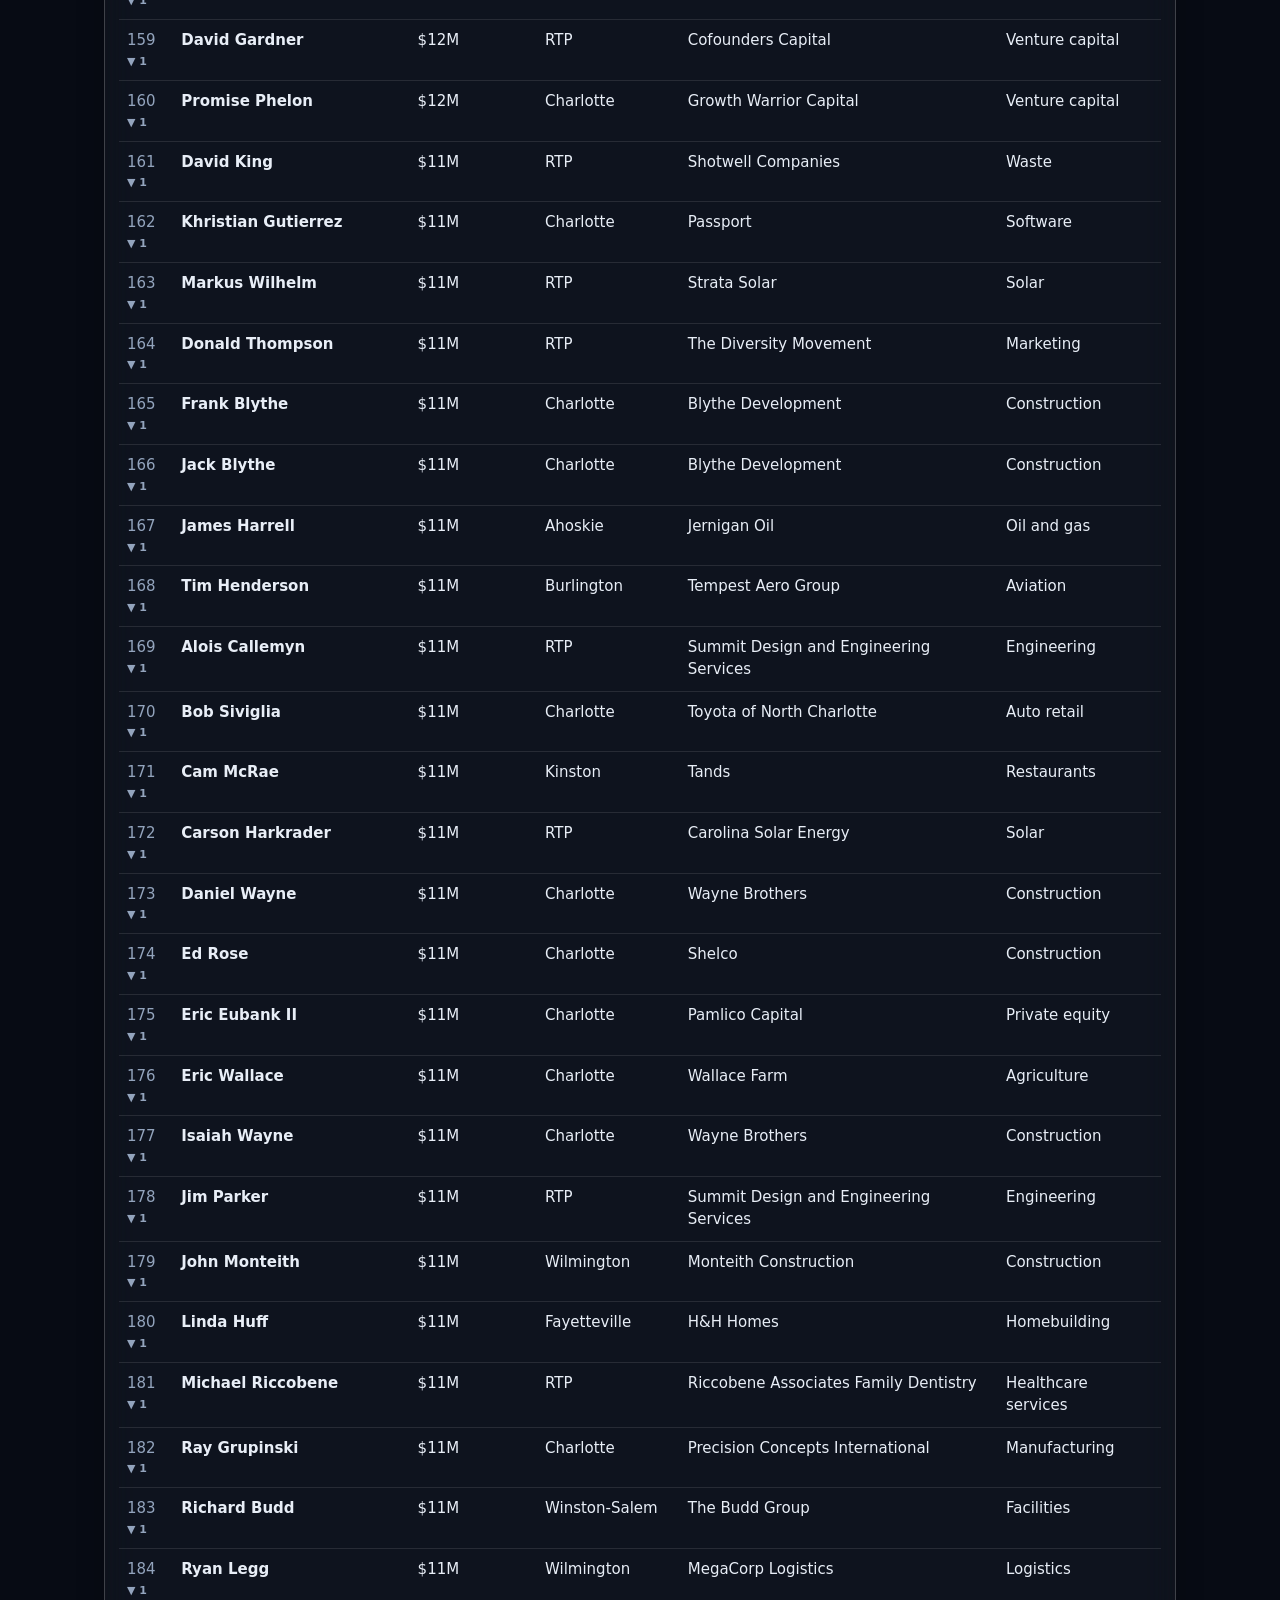
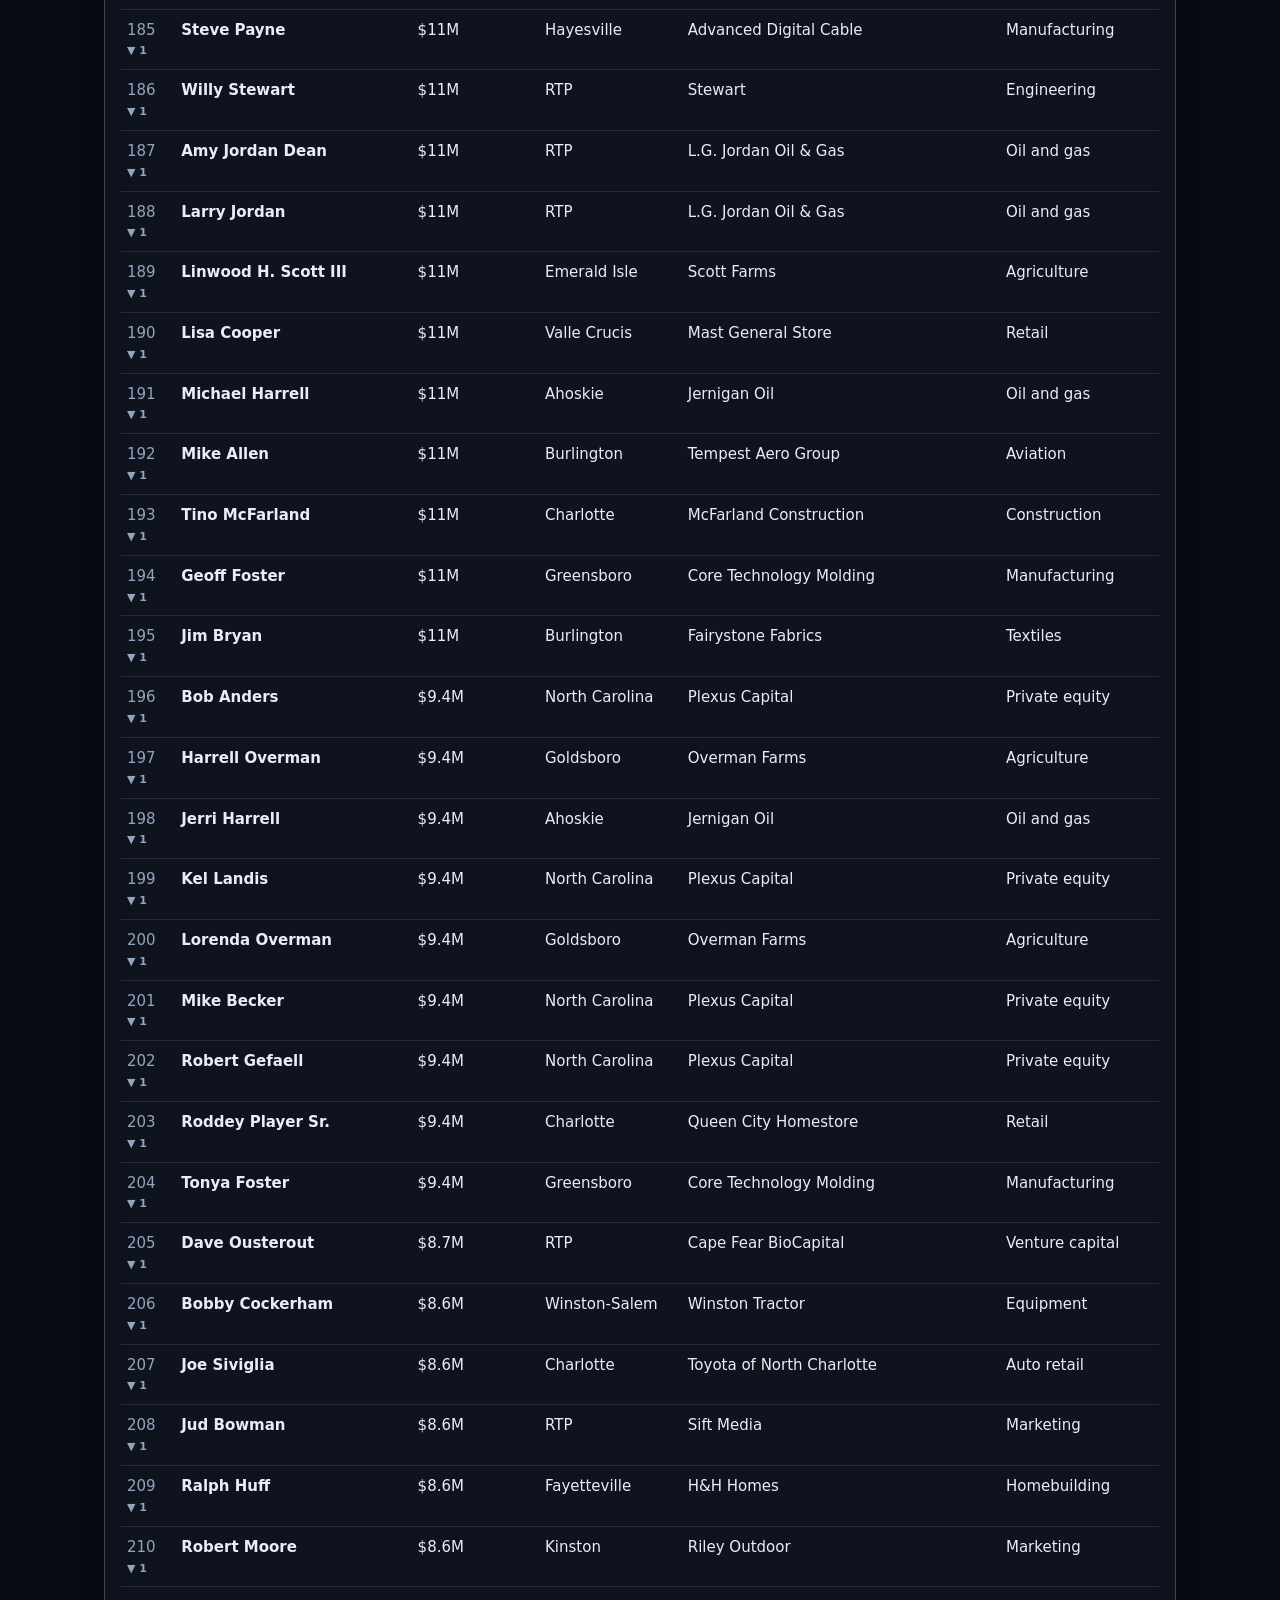
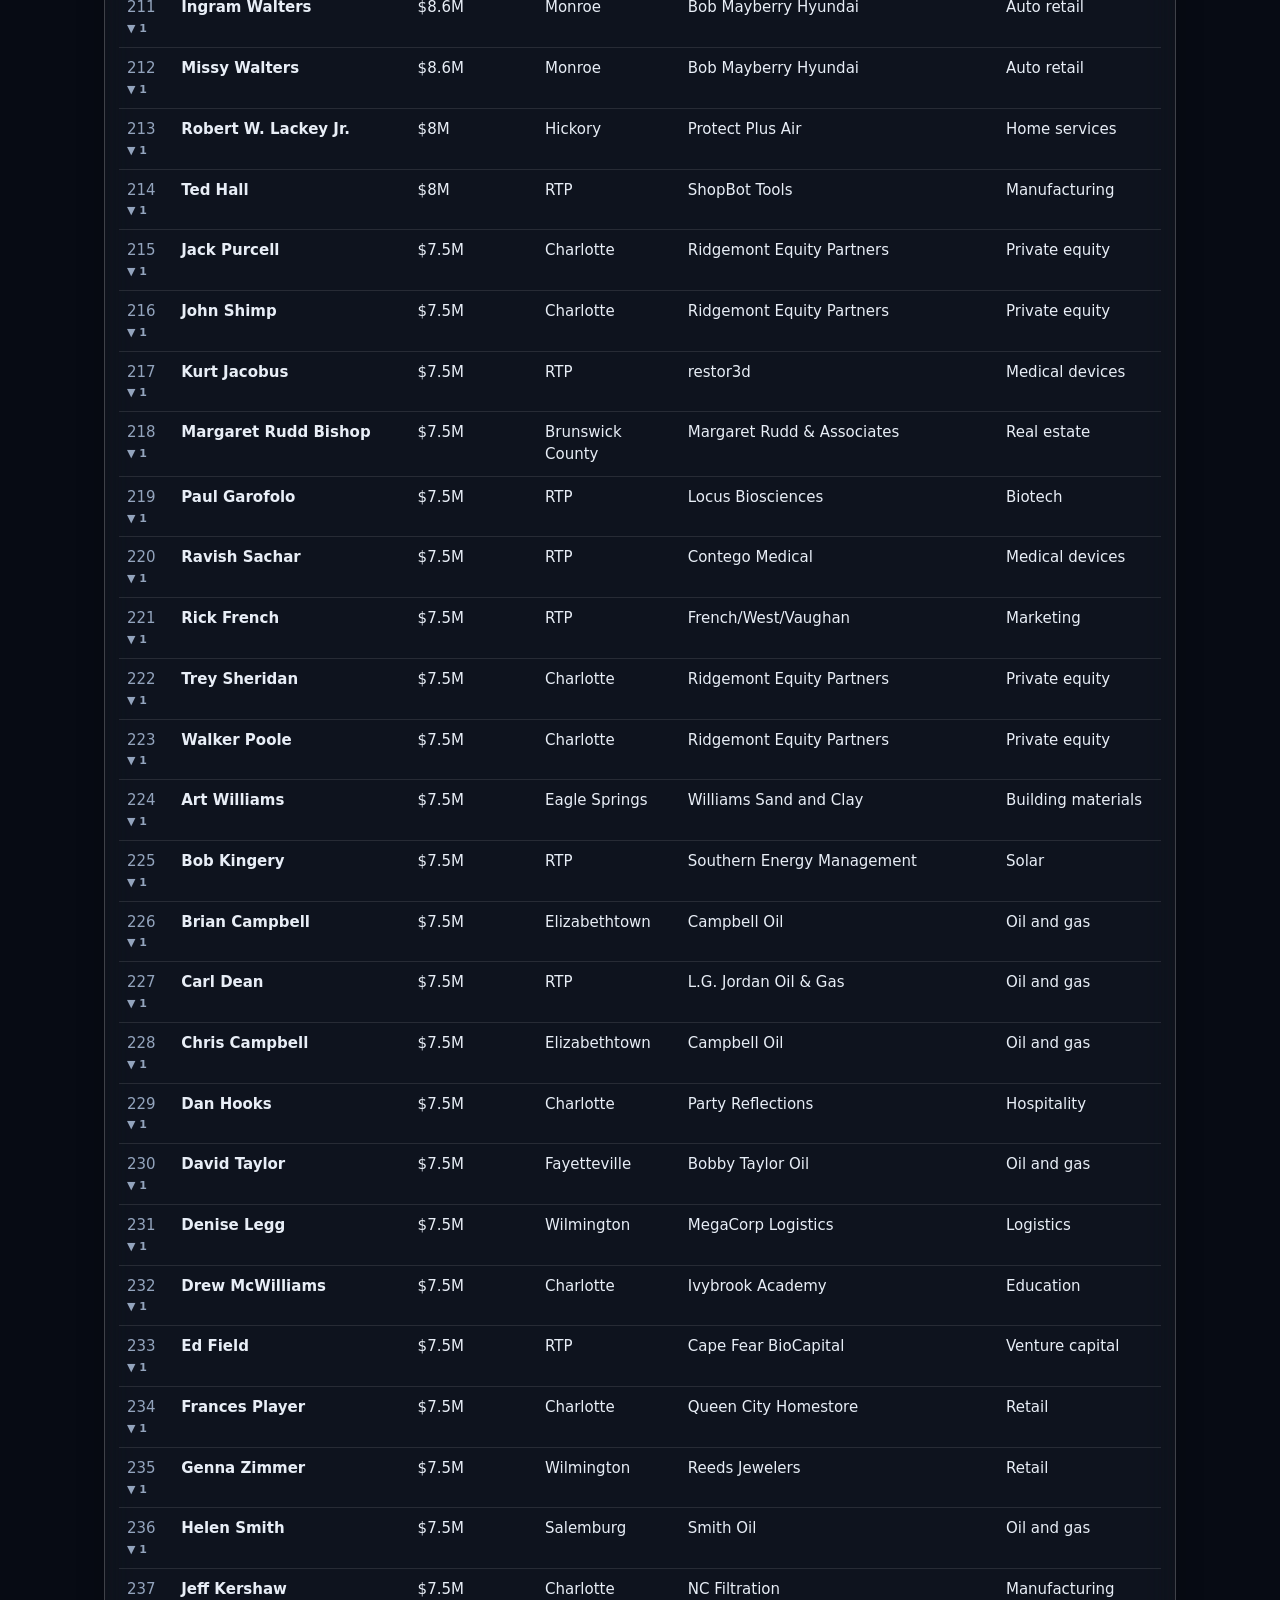
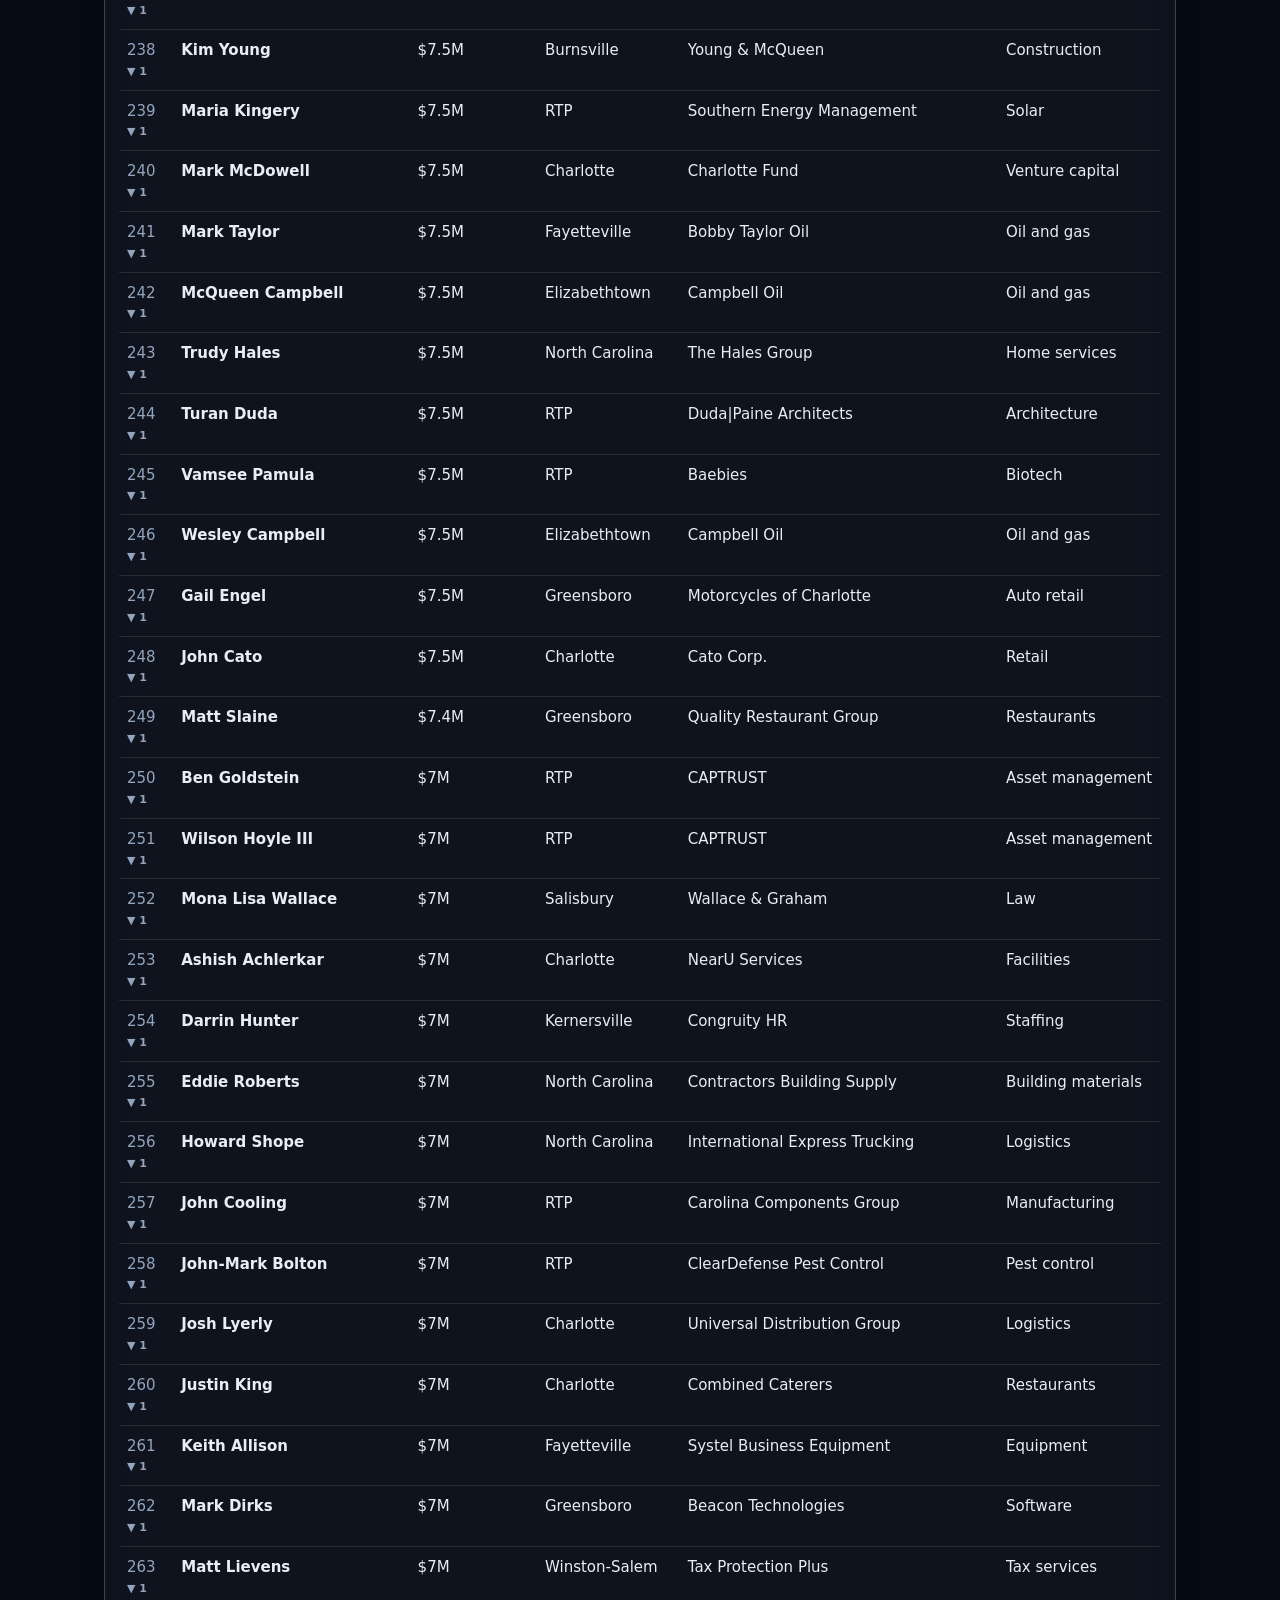
==== commit b4169645: "Add World and USA map views in the deep-tech blue and purple treatment. Co-authored-by: Cursor <curs" ====
--- a/index.html
+++ b/index.html
@@ -96,11 +96,11 @@
 </head>
 <body>
   <header class="bar">
-    <a class="brand" href="./" aria-label="Solis 500"><img class="brand-mark" src="mark.png" alt=""><img class="wordmark" src="solis500.png" alt=""></a>
+    <a class="brand" href="./" aria-label="Solis 500"><img class="brand-mark" src="mark.png" alt="" width="36" height="36"><img class="wordmark" src="solis500.png" alt="" width="148" height="22"></a>
     <div class="menu">
       <button type="button" class="menu-button" id="menu-button" aria-expanded="false" aria-controls="menu-panel">Menu</button>
       <nav id="menu-panel" class="menu-panel" hidden aria-label="Place">
-        <span class="trail-world">World</span>
+        <a href="world/">World</a>
         <a href="usa/">USA</a>
         <a href="./" aria-current="page">NC 500</a>
       </nav>
@@ -151,6 +151,8 @@
     const donut = document.querySelector("#donut");
     const legend = document.querySelector("#legend");
     const q = document.querySelector("#q");
+    const preset = new URLSearchParams(location.search).get("q");
+    if (preset) q.value = preset;
     const groupButton = document.querySelector("#group-button");
     const groupPanel = document.querySelector("#group-panel");
     const groupAll = document.querySelector("#group-all");
--- a/styles.css
+++ b/styles.css
@@ -37,8 +37,8 @@
   z-index: 20;
 }
 .brand { display: flex; align-items: center; gap: 10px; color: white; text-decoration: none; }
-.brand-mark { height: 36px; width: auto; display: block; }
-.wordmark { height: 22px; width: auto; display: block; }
+.brand img.brand-mark { width: 36px; height: 36px; max-width: 36px; max-height: 36px; object-fit: contain; display: block; }
+.brand img.wordmark { height: 22px; width: auto; max-height: 22px; display: block; }
 .menu { position: relative; }
 .menu-button {
   background: transparent;
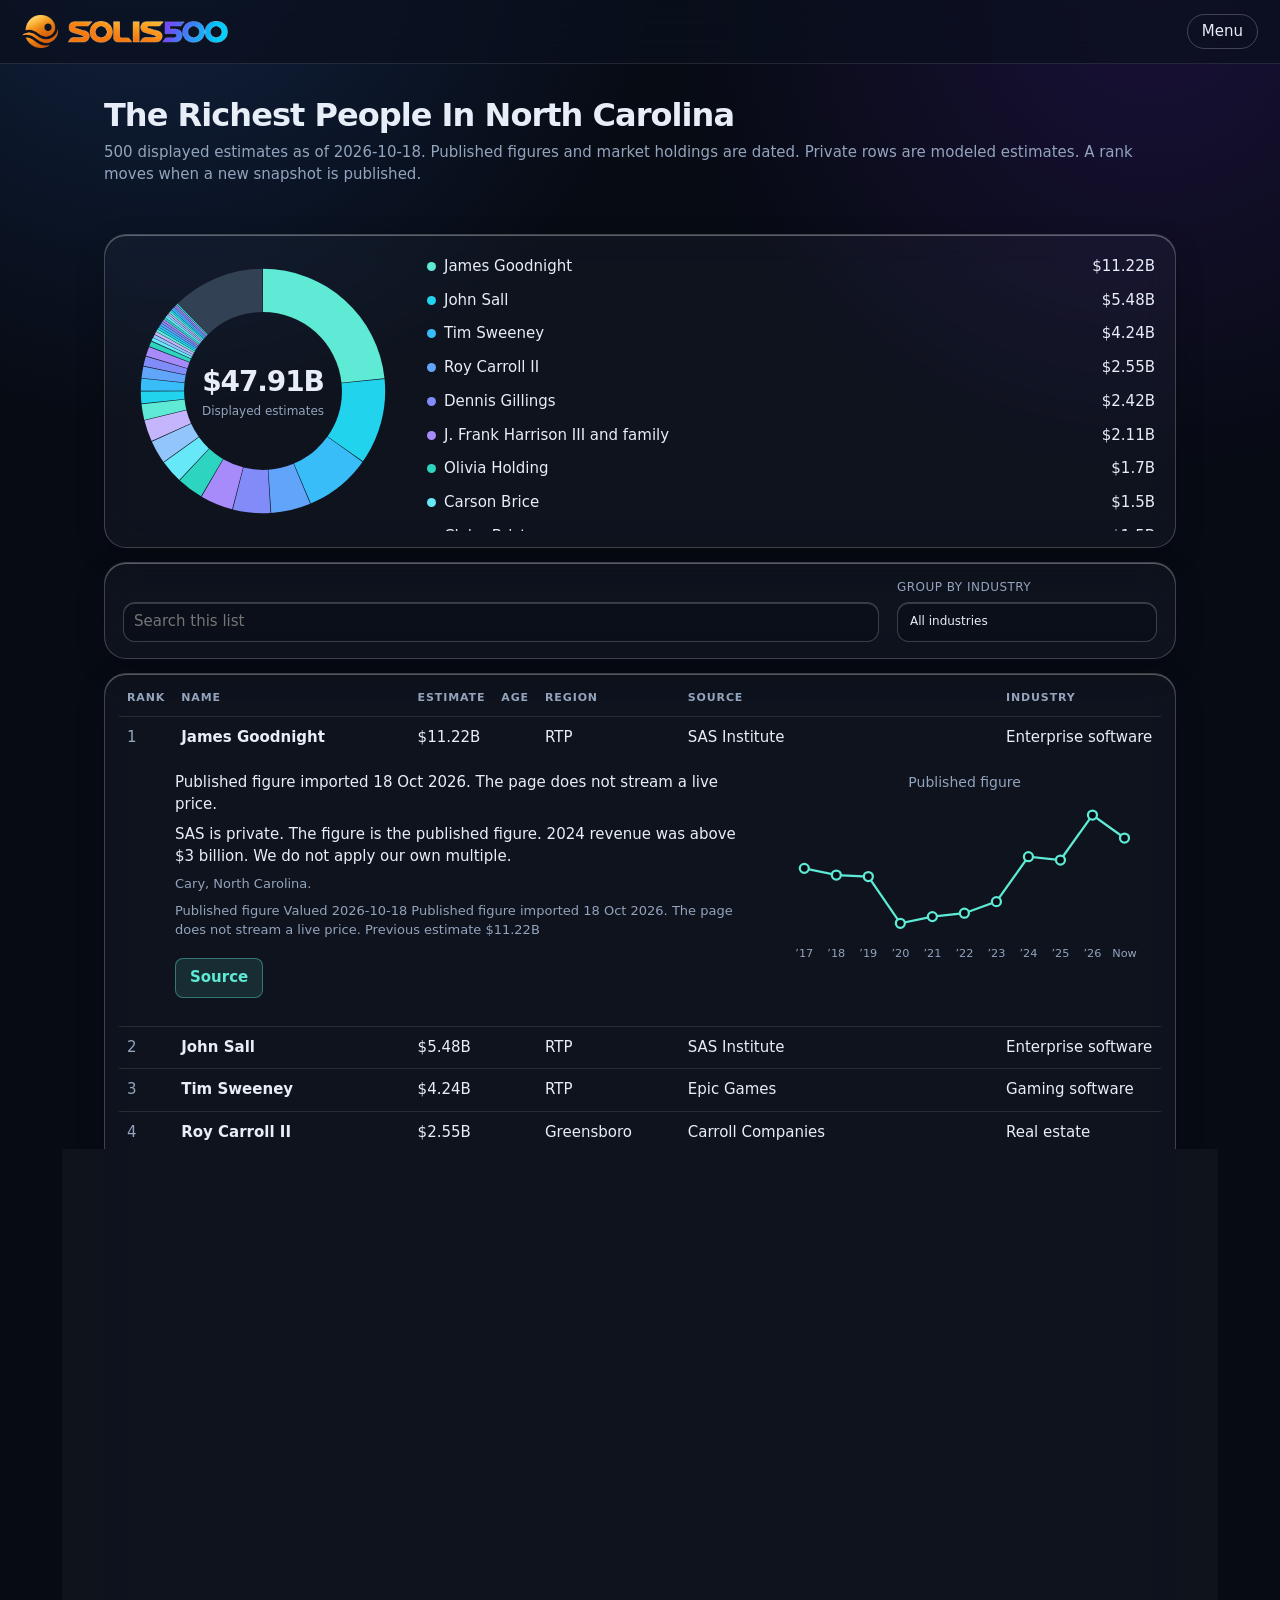
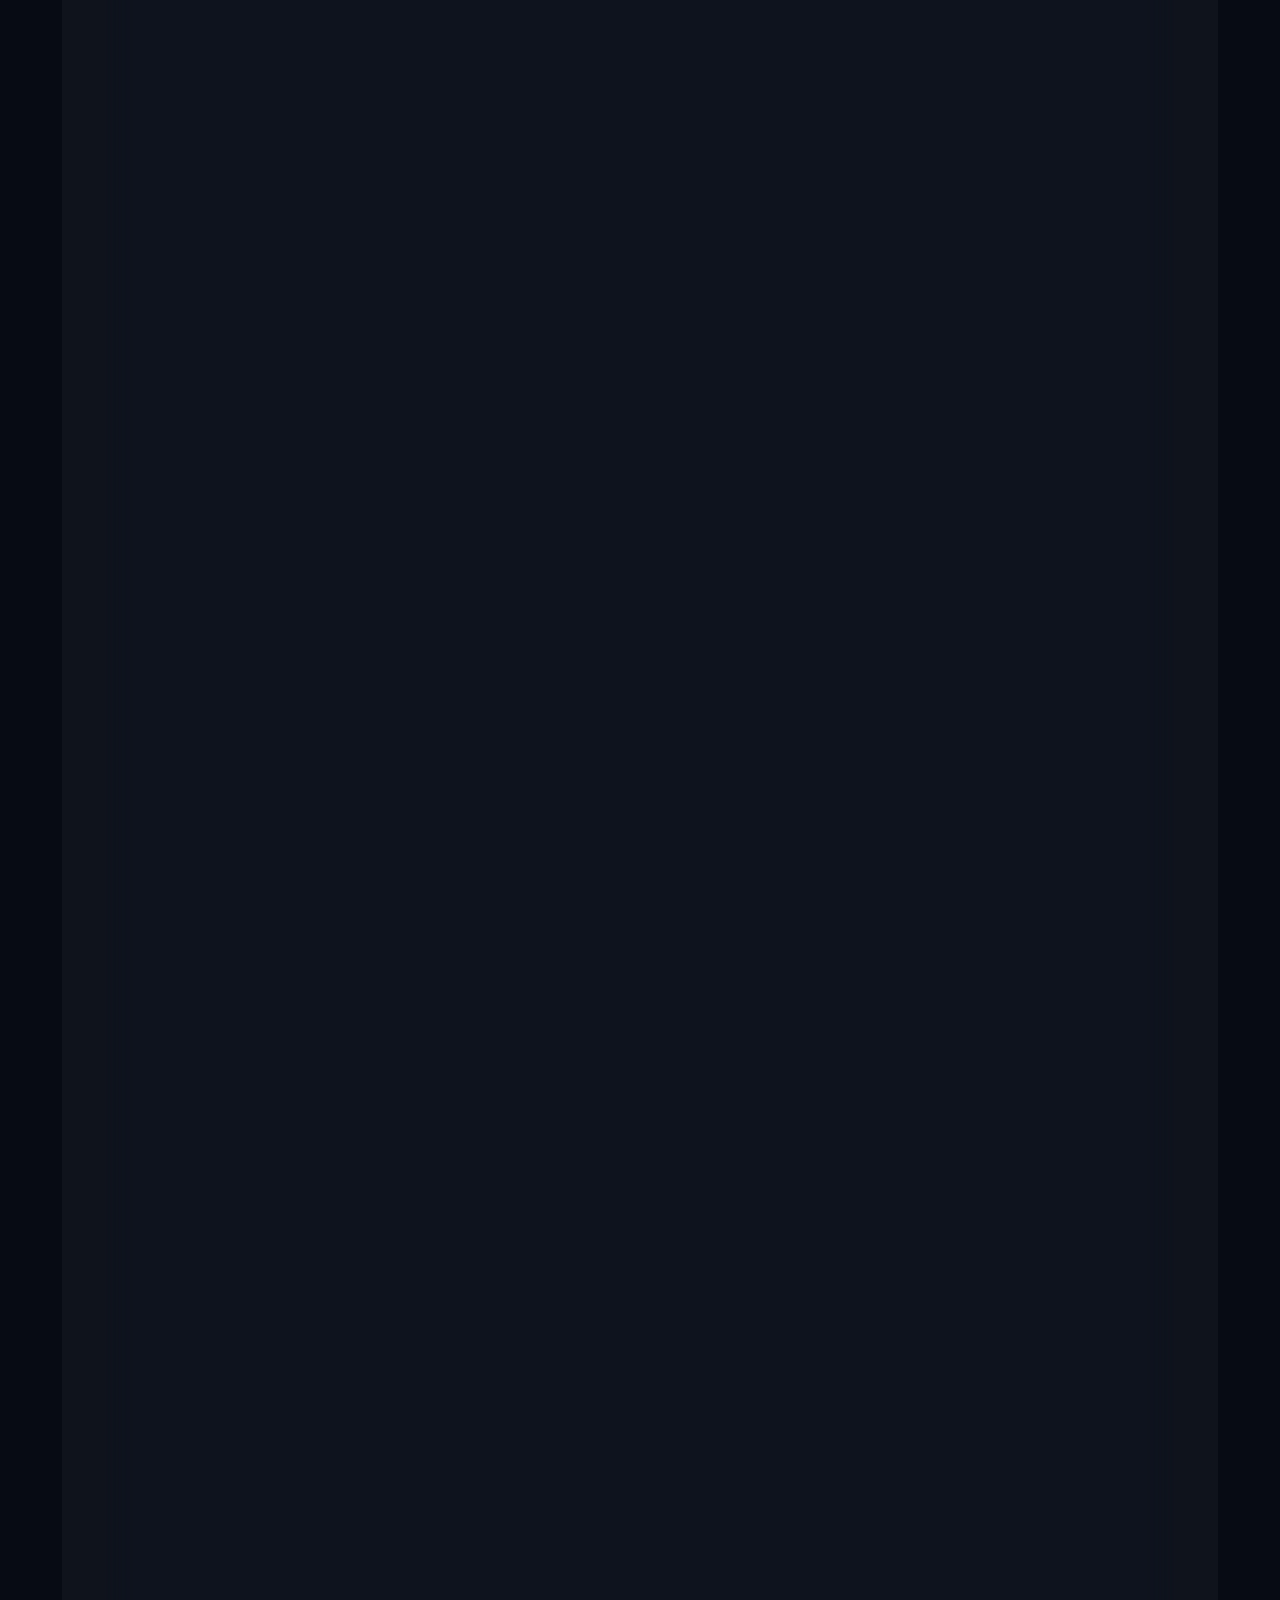
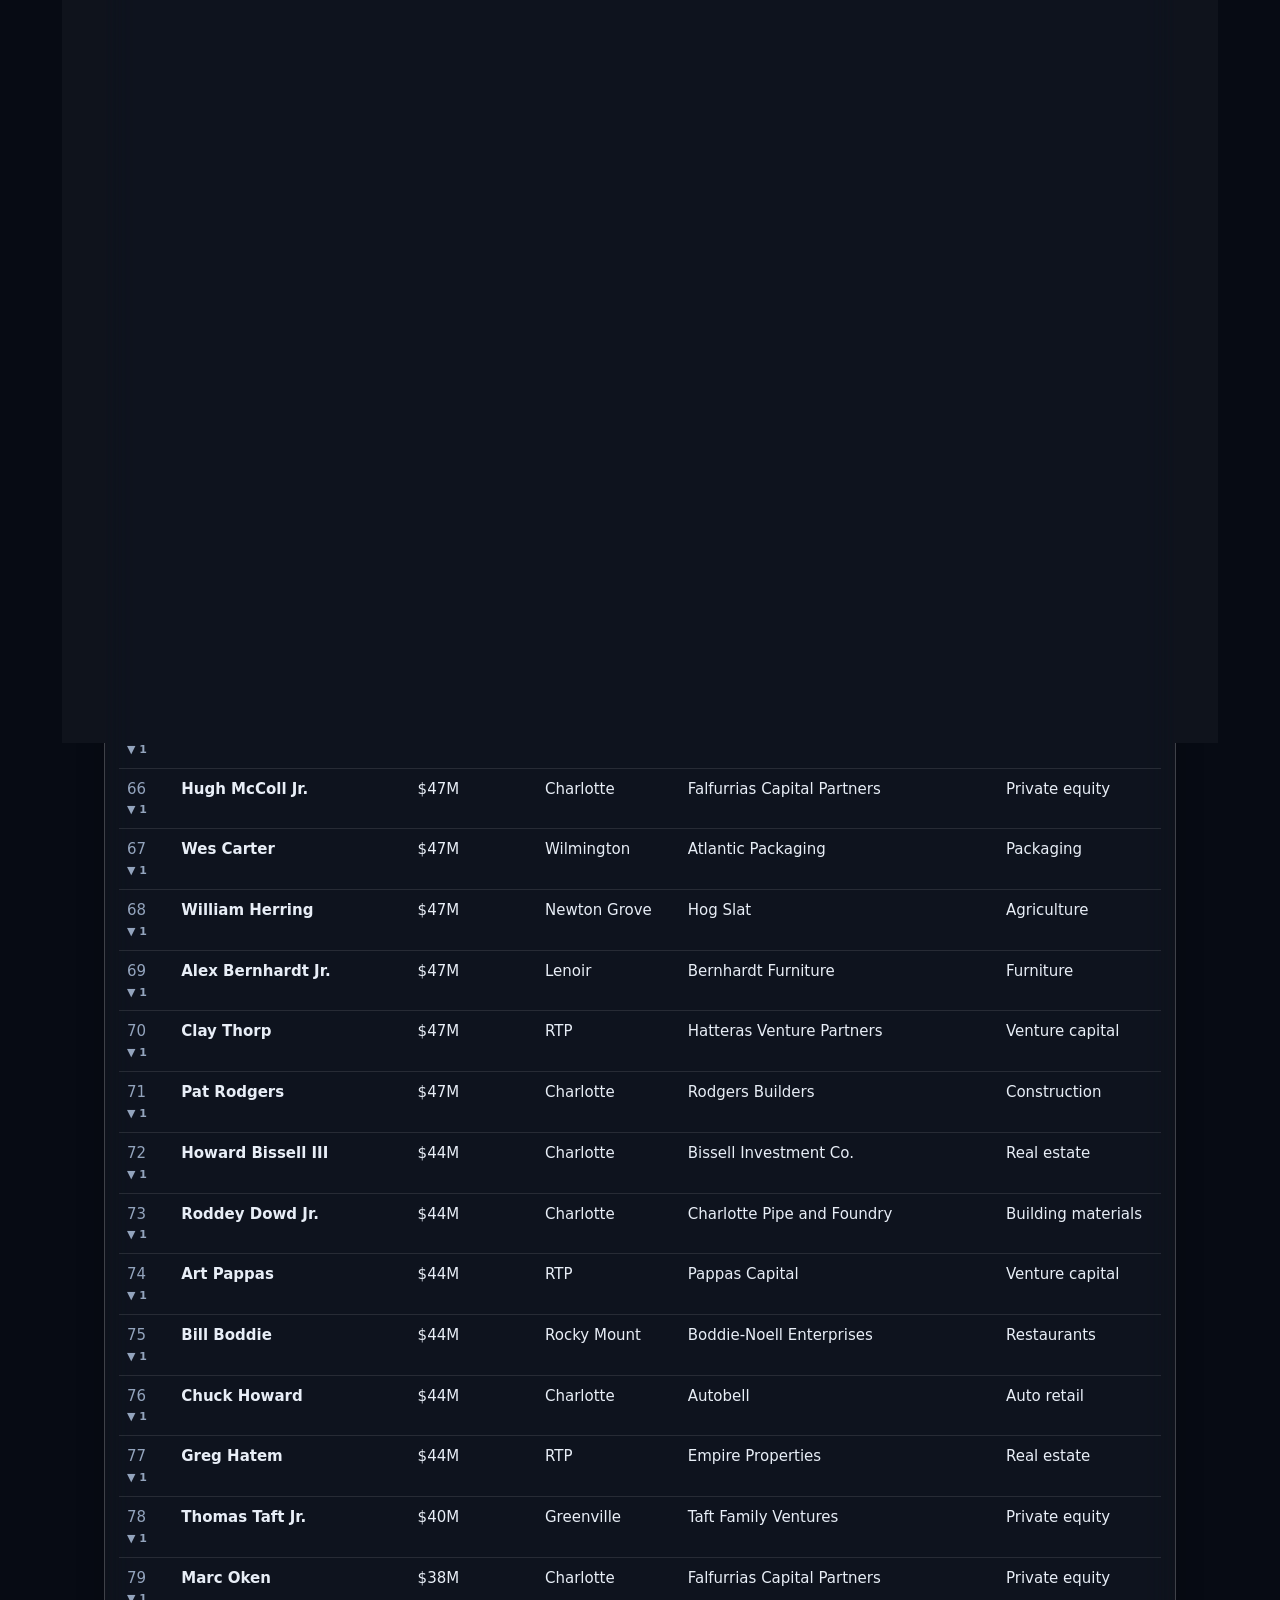
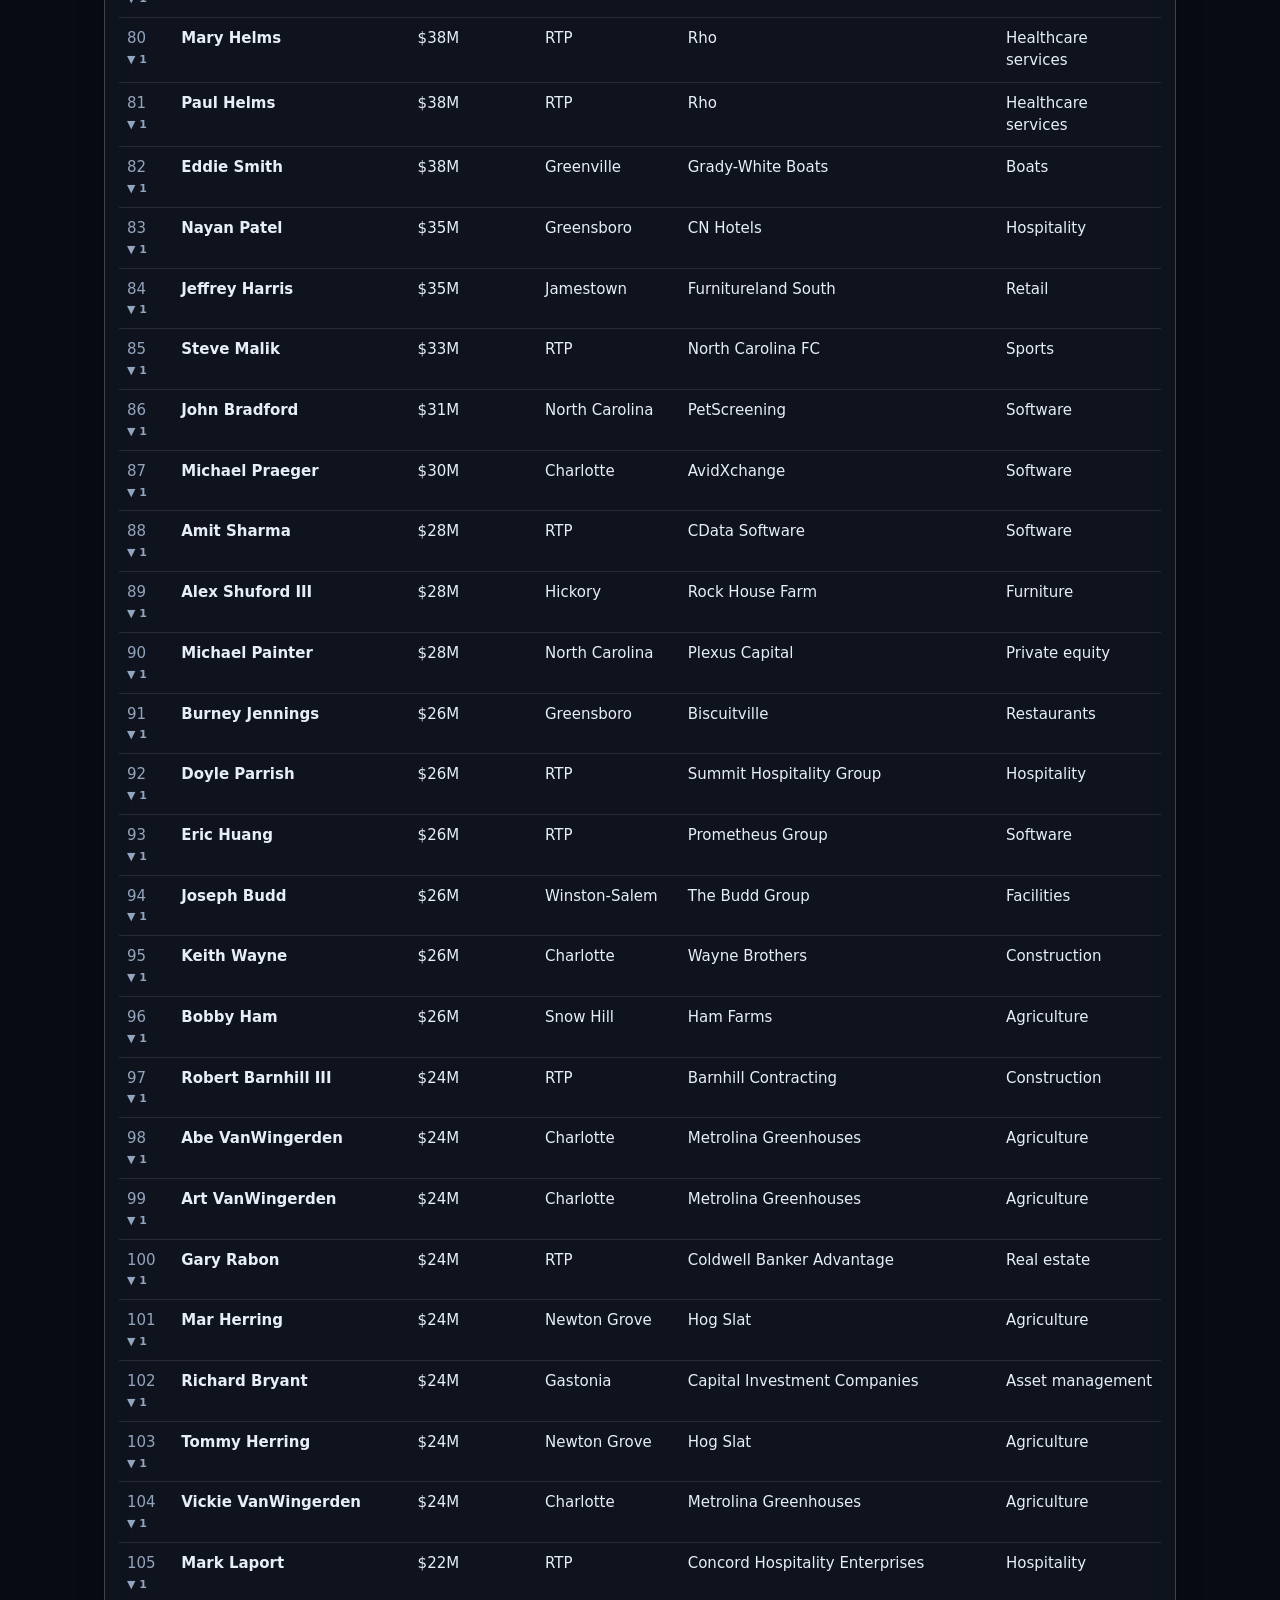
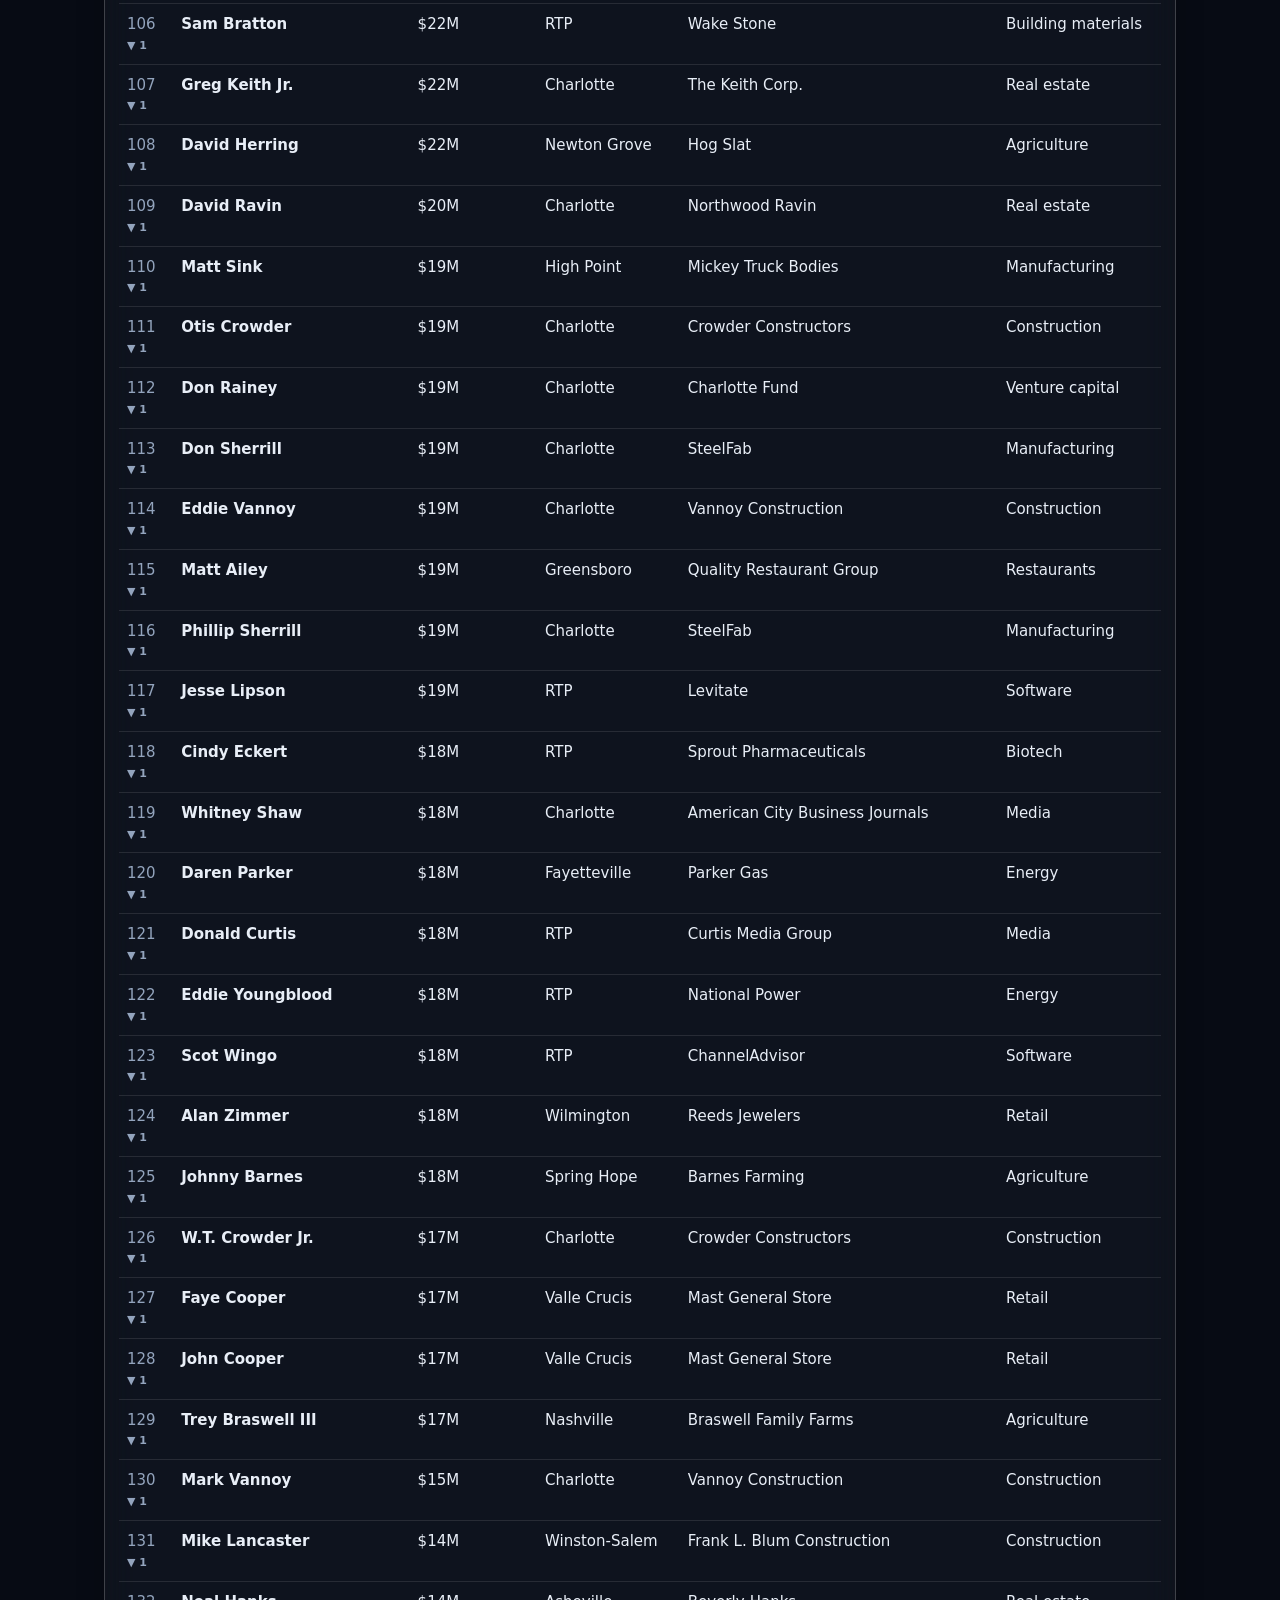
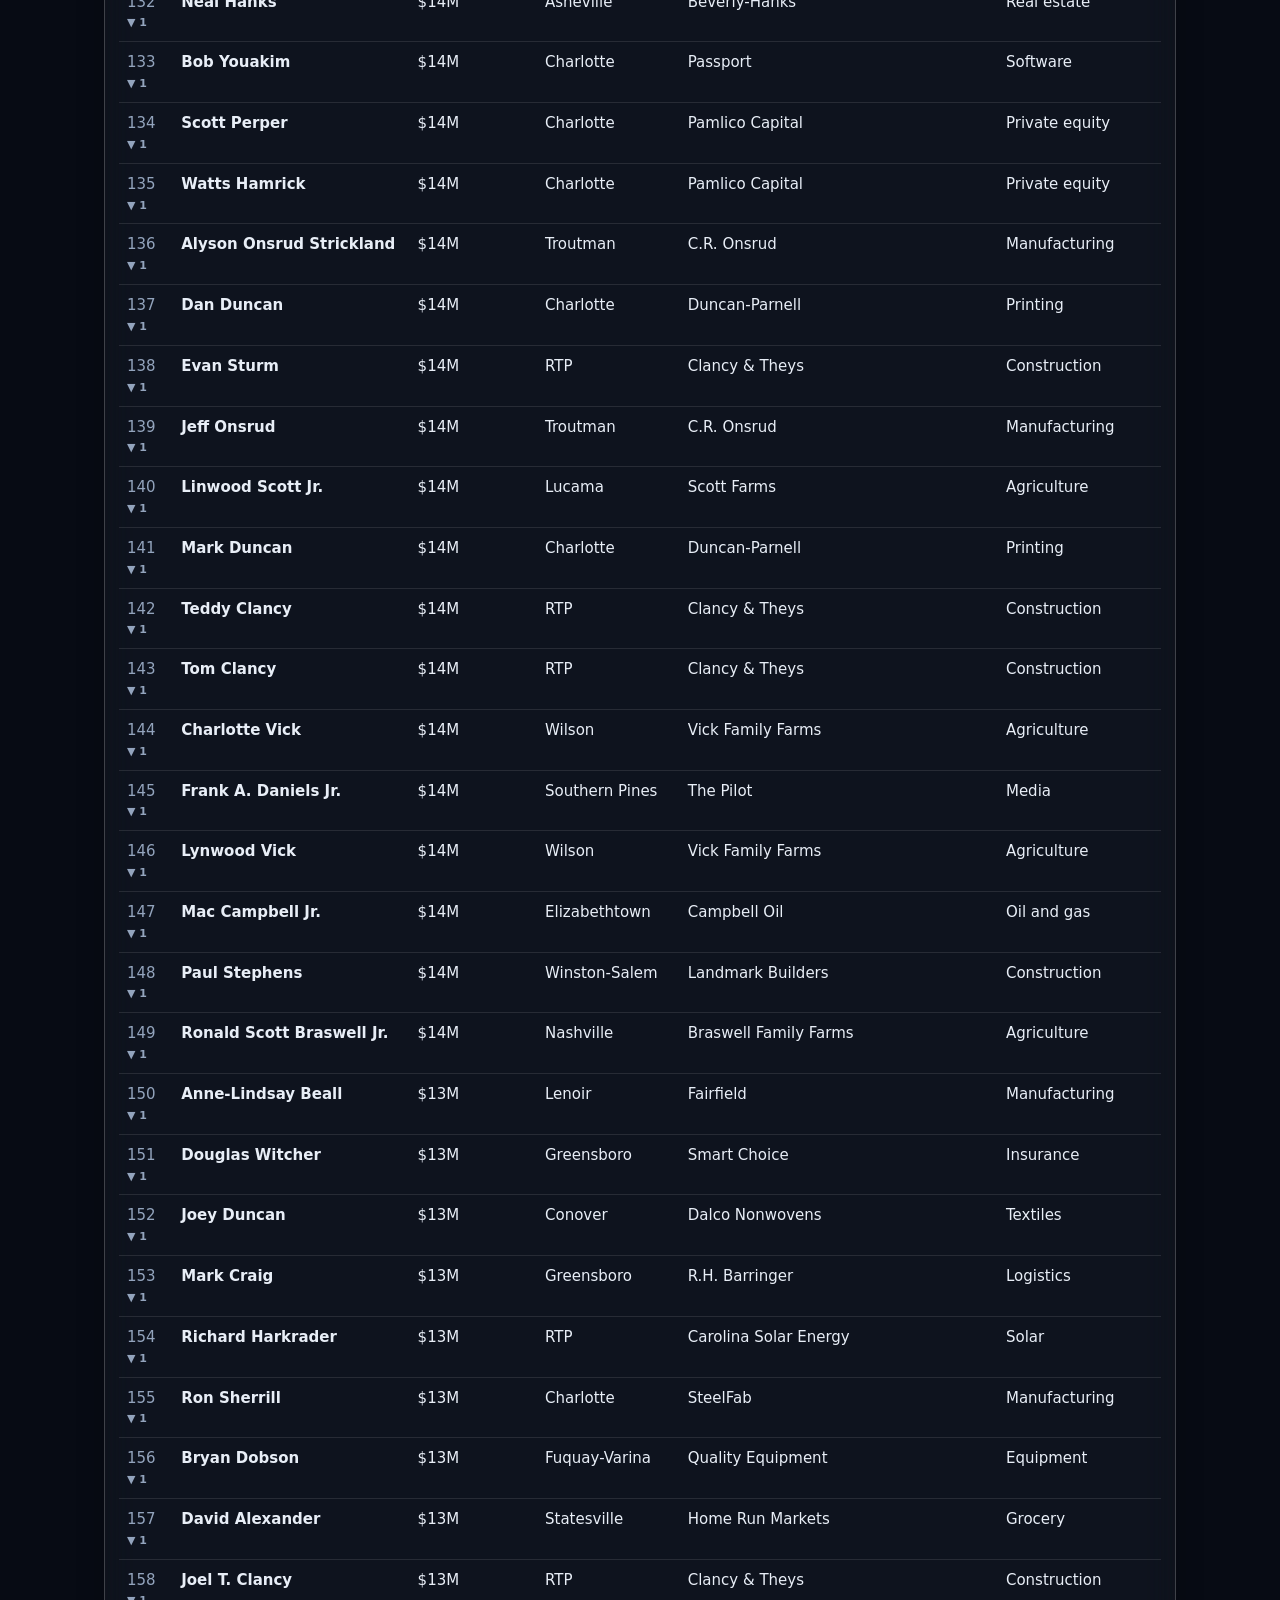
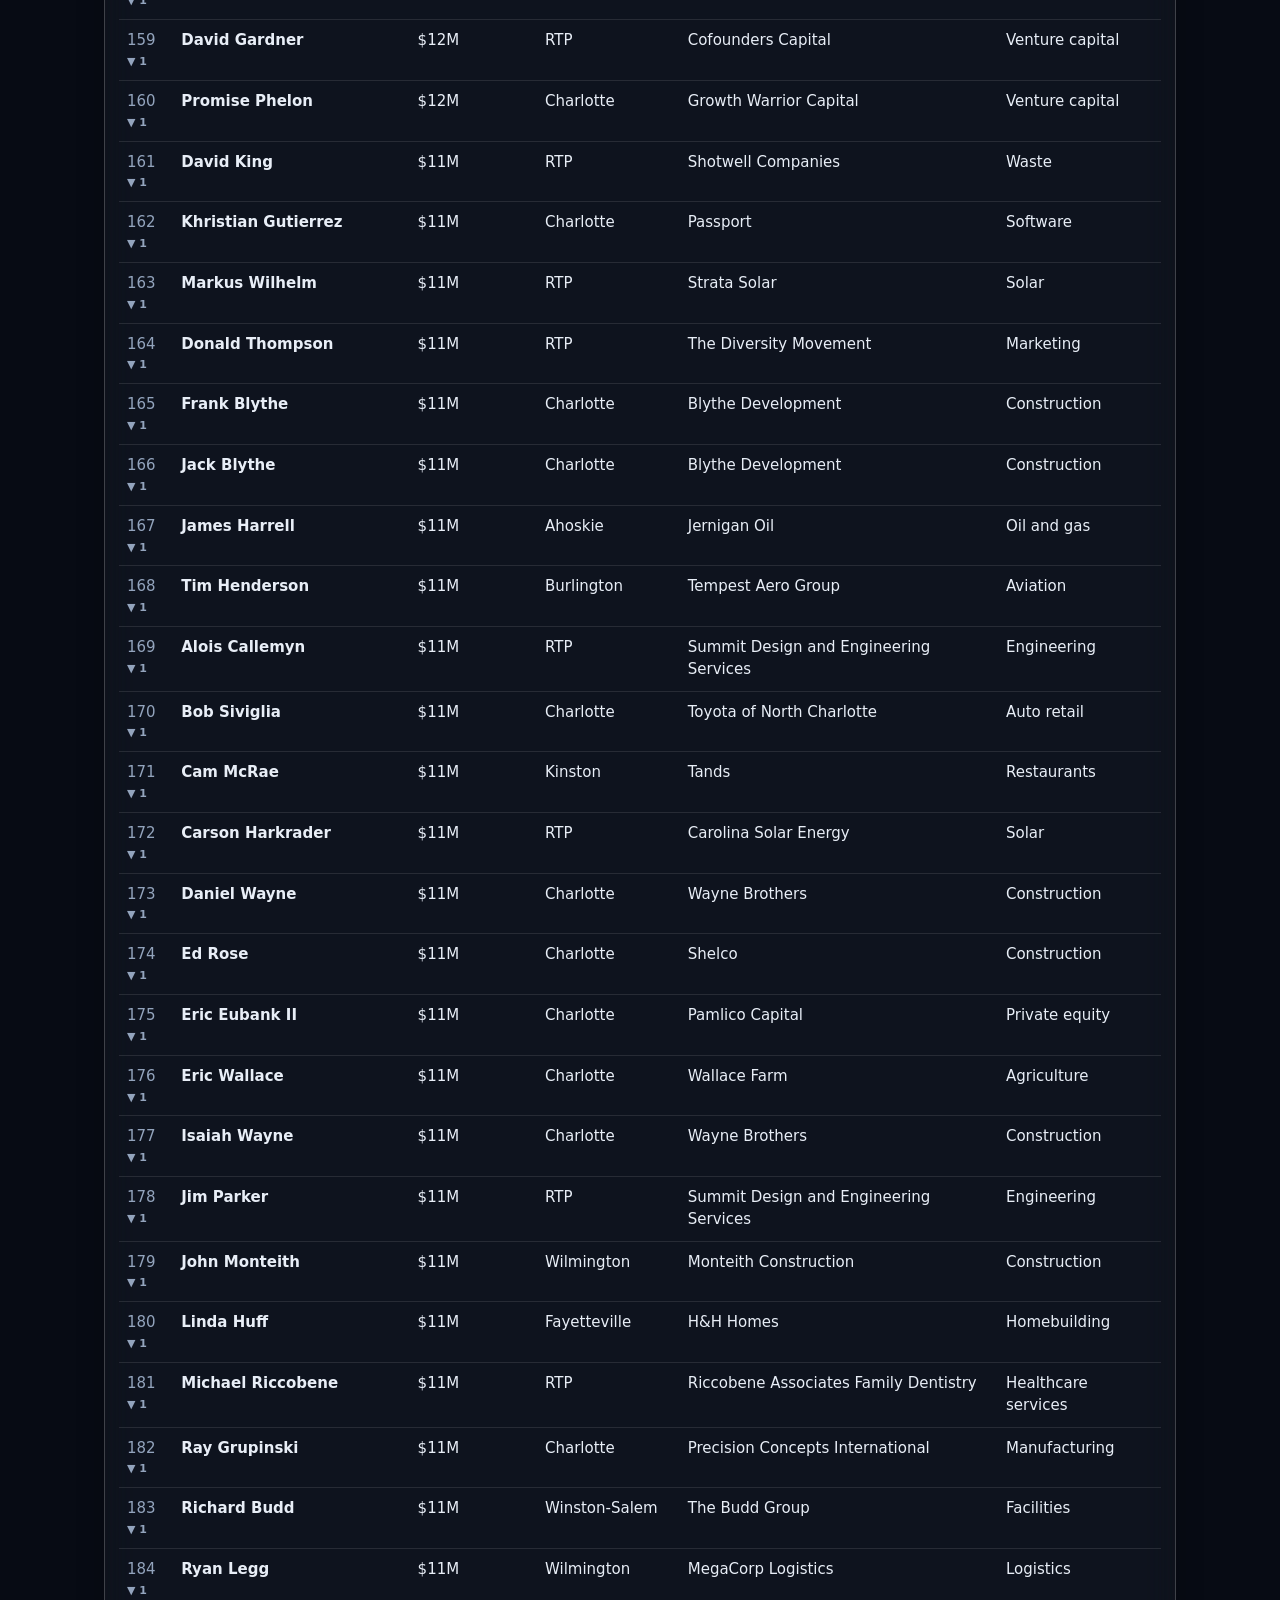
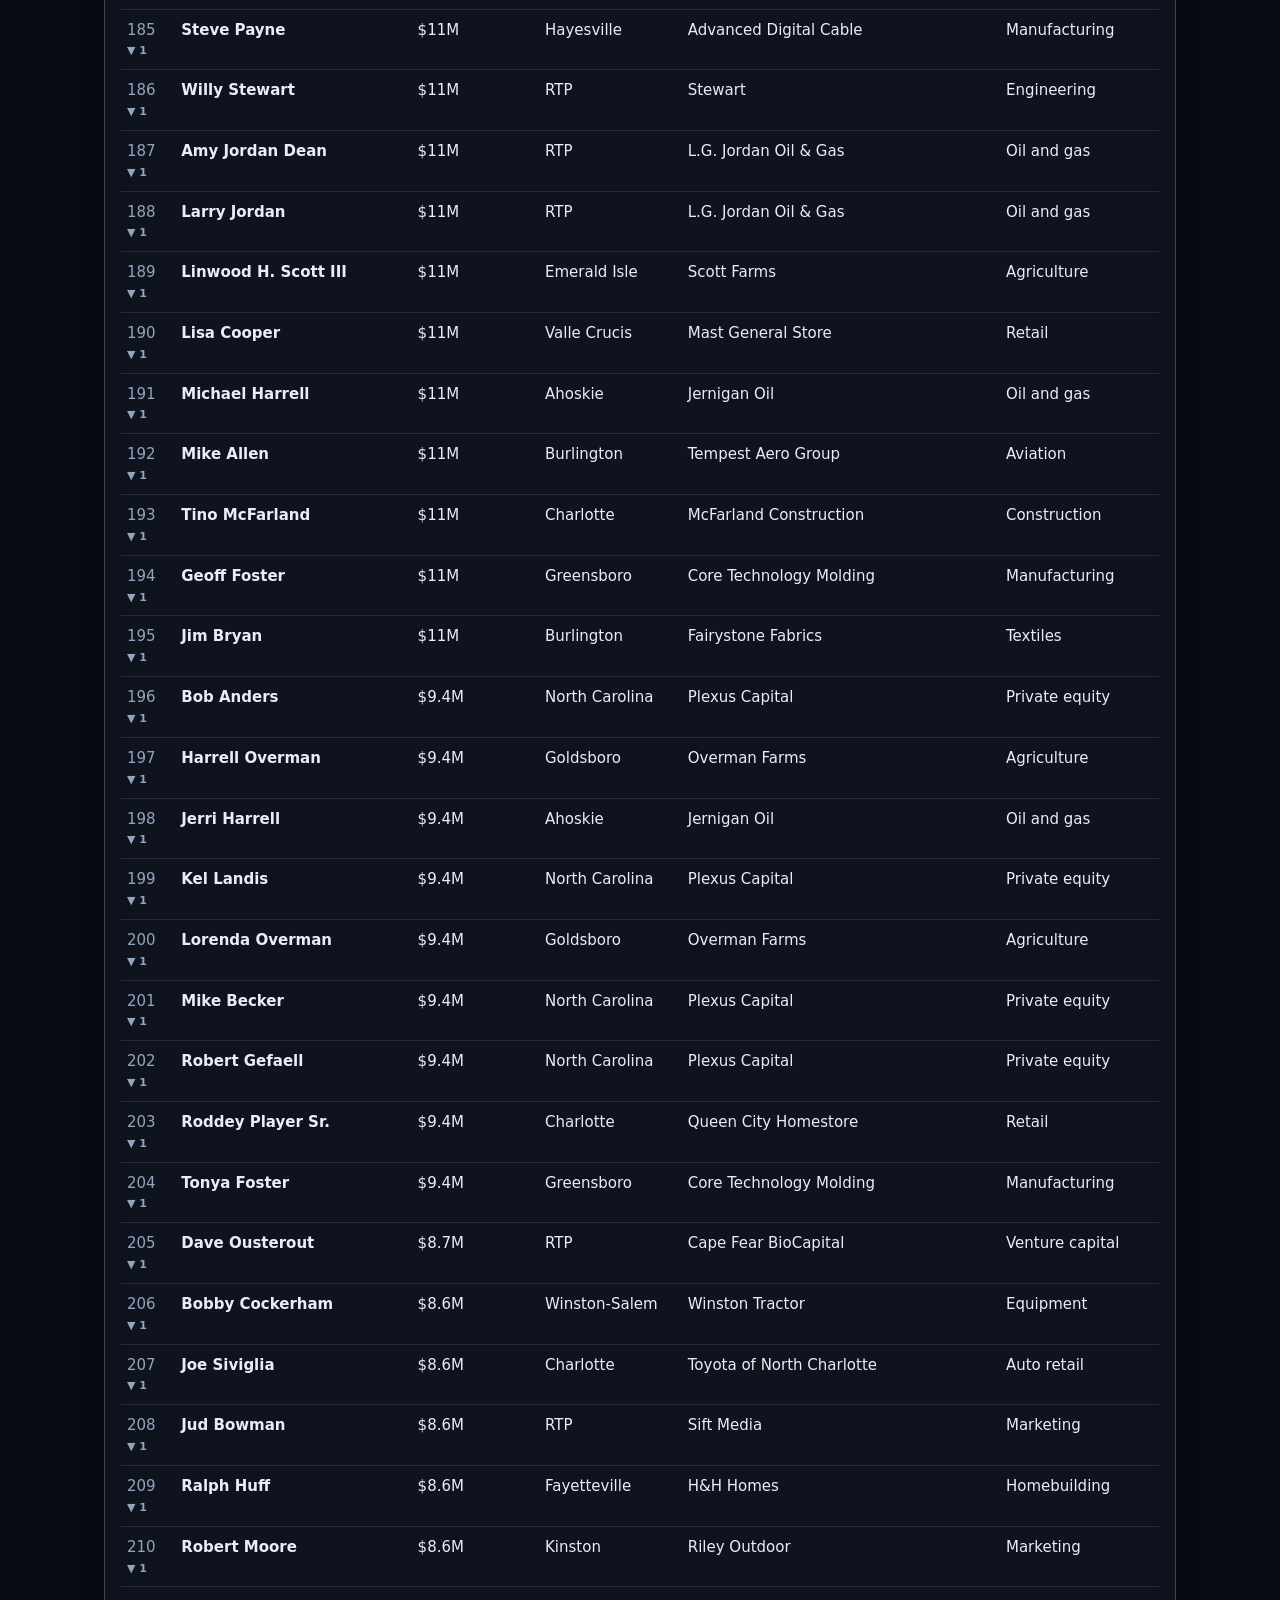
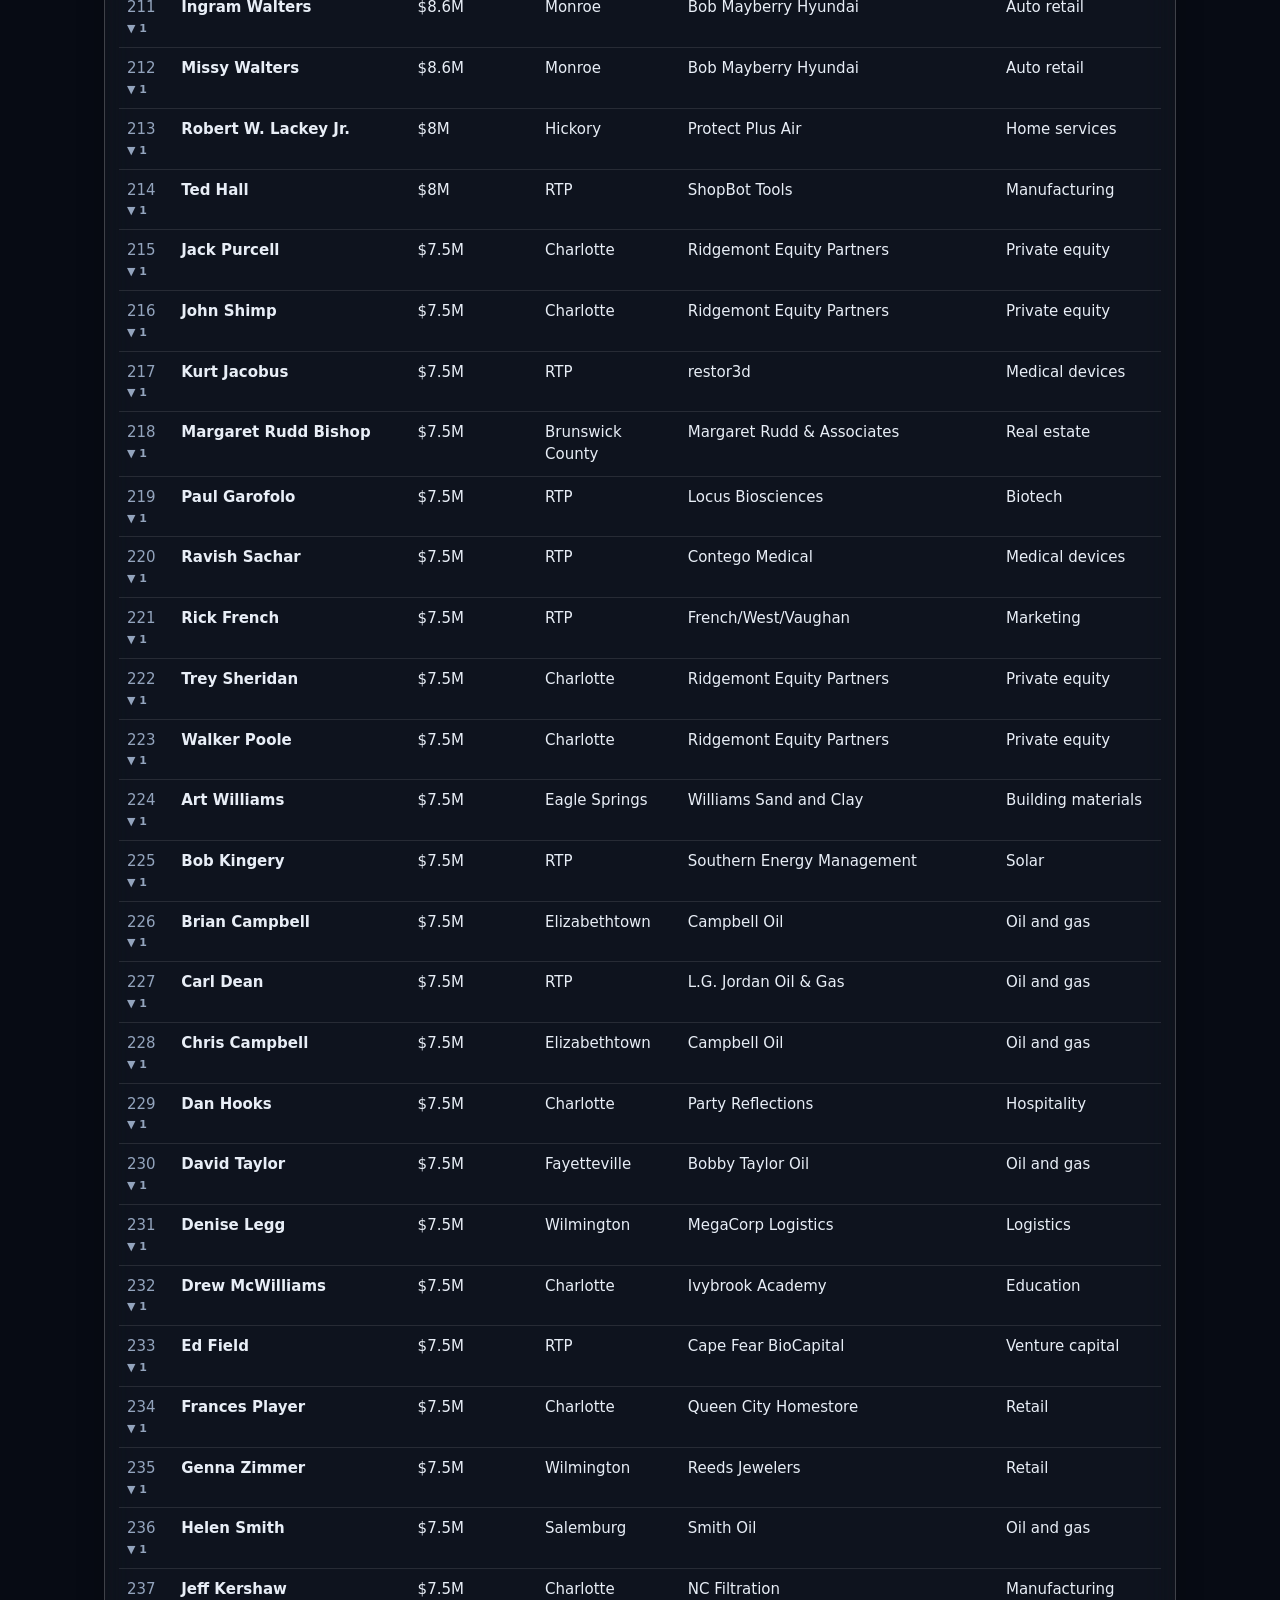
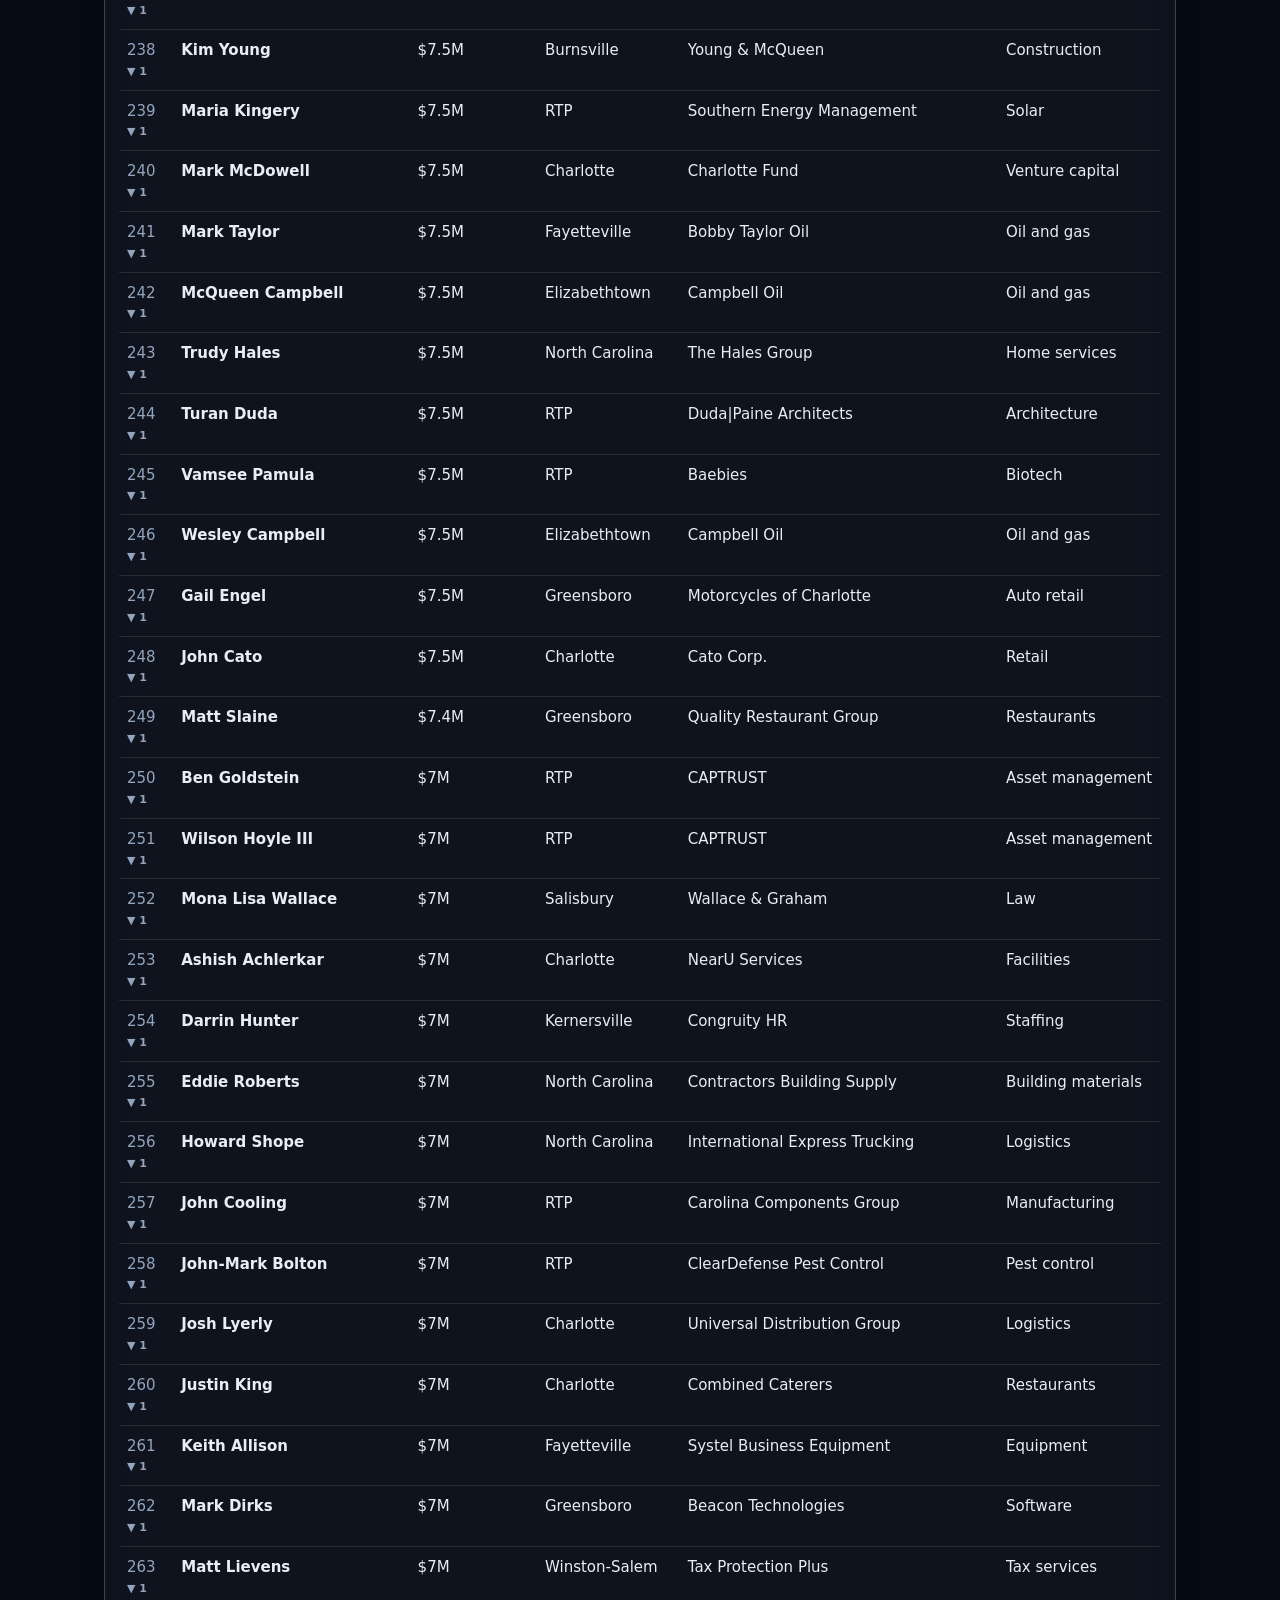
==== commit 738173b5: "Add the Google tag to every page. Co-authored-by: Cursor <cursoragent@cursor.com>" ====
--- a/index.html
+++ b/index.html
@@ -1,6 +1,15 @@
 <!doctype html>
 <html lang="en">
 <head>
+  <!-- Google tag (gtag.js) -->
+  <script async src="https://www.googletagmanager.com/gtag/js?id=G-BTQCLHY5FT"></script>
+  <script>
+    window.dataLayer = window.dataLayer || [];
+    function gtag(){dataLayer.push(arguments);}
+    gtag('js', new Date());
+
+    gtag('config', 'G-BTQCLHY5FT');
+  </script>
   <link rel="icon" href="mark.png">
   <meta charset="utf-8">
   <meta name="viewport" content="width=device-width, initial-scale=1">
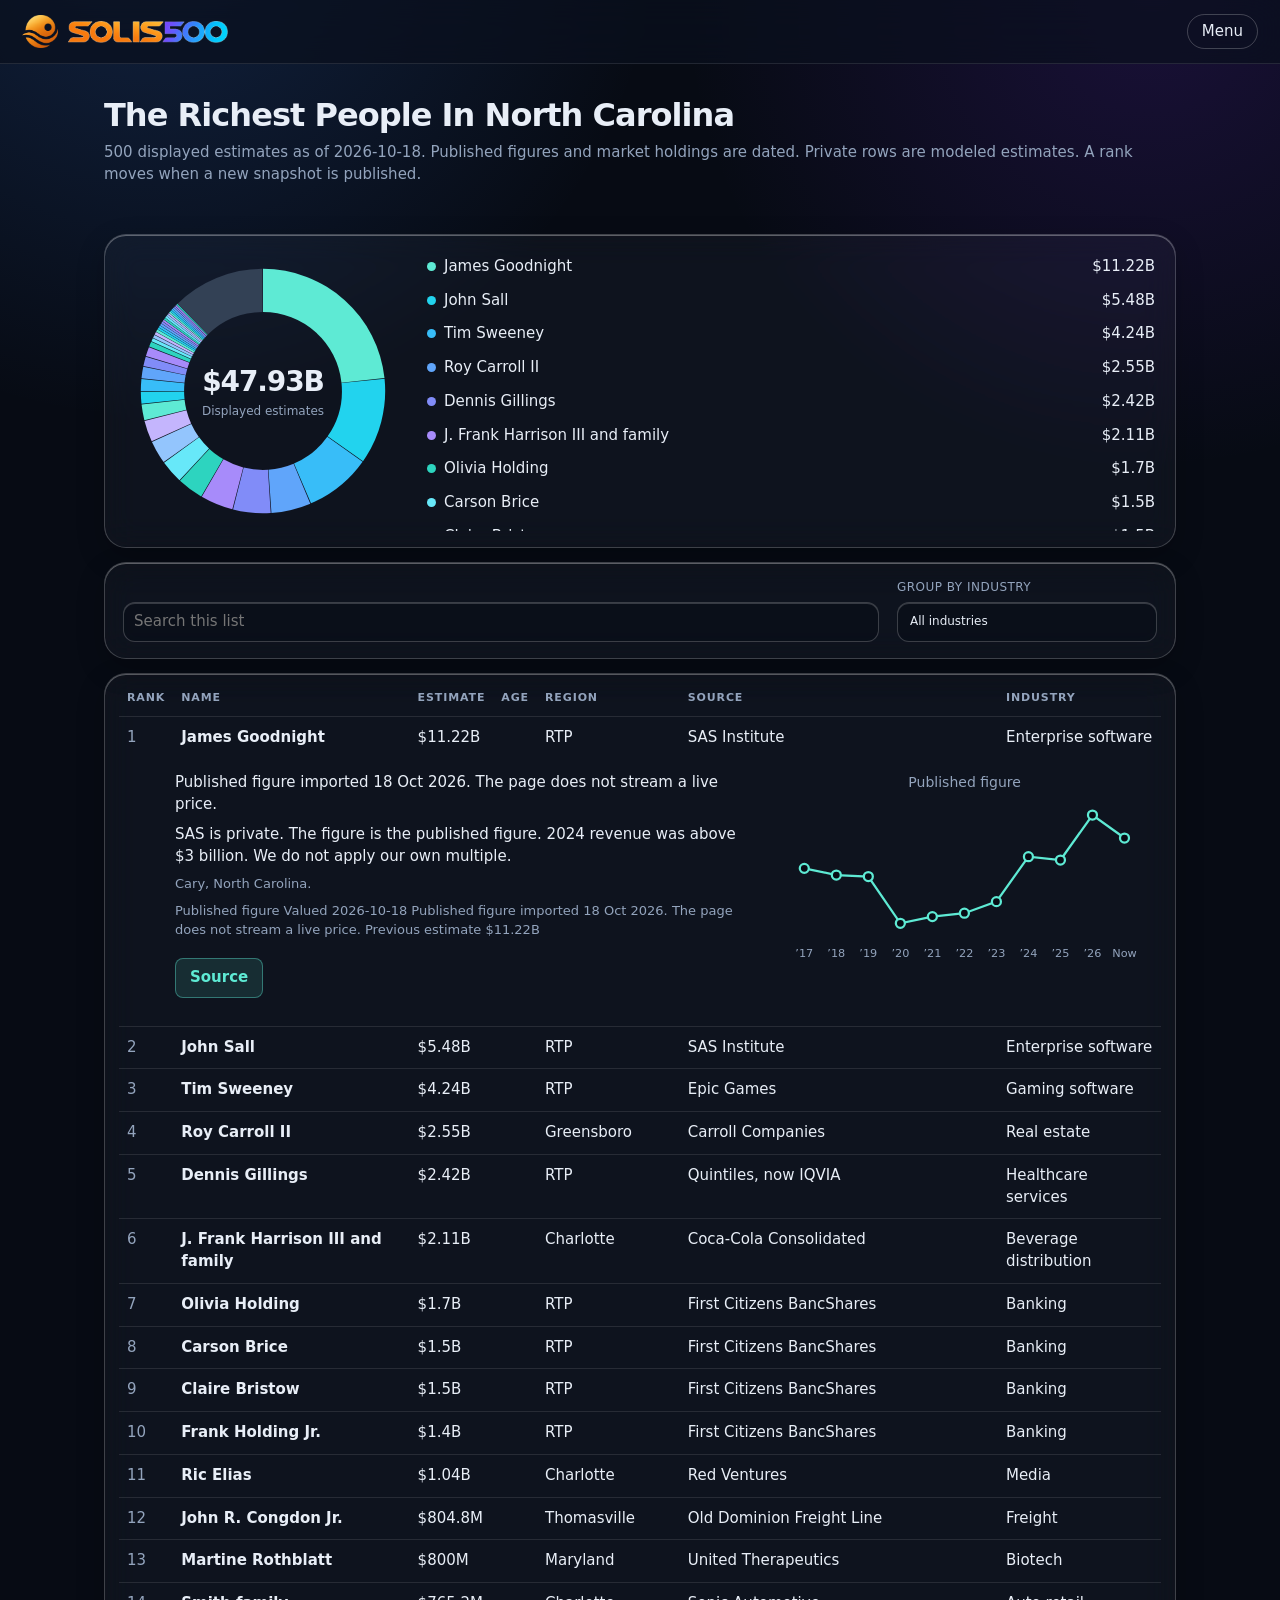
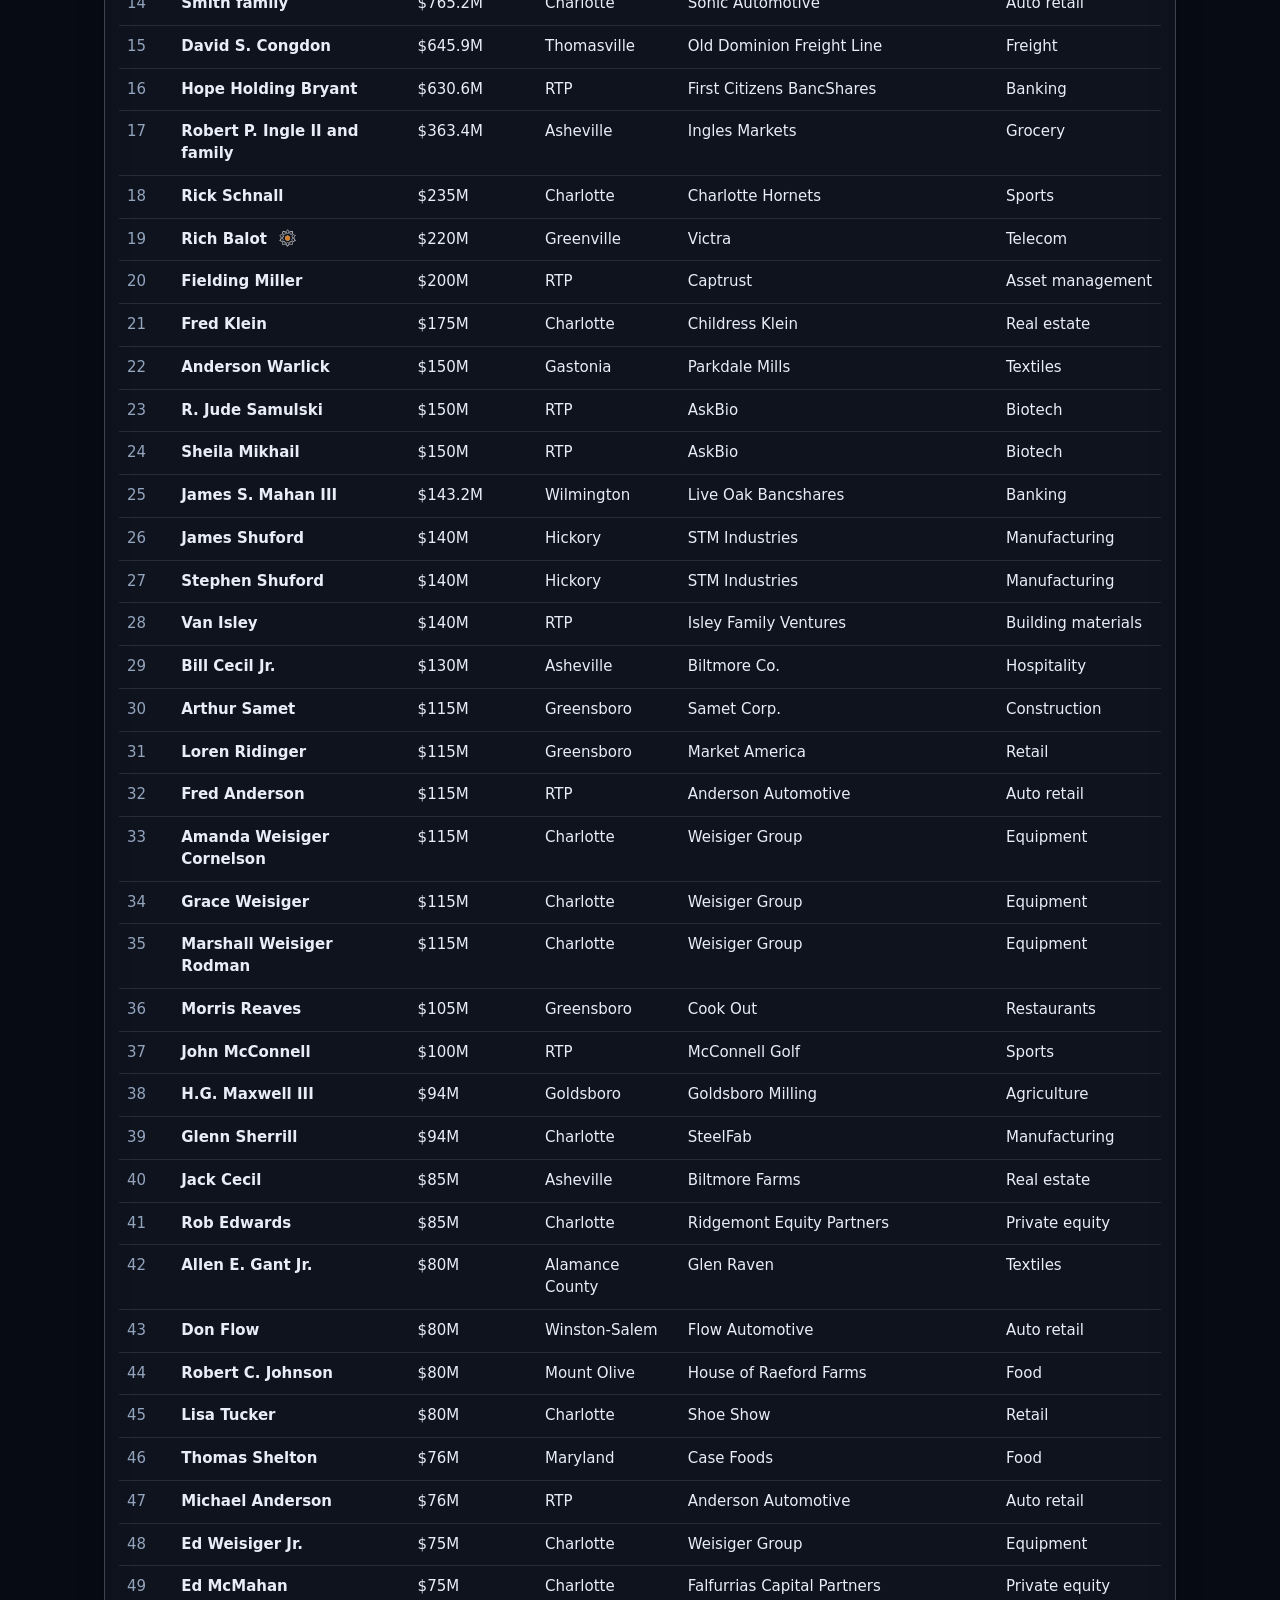
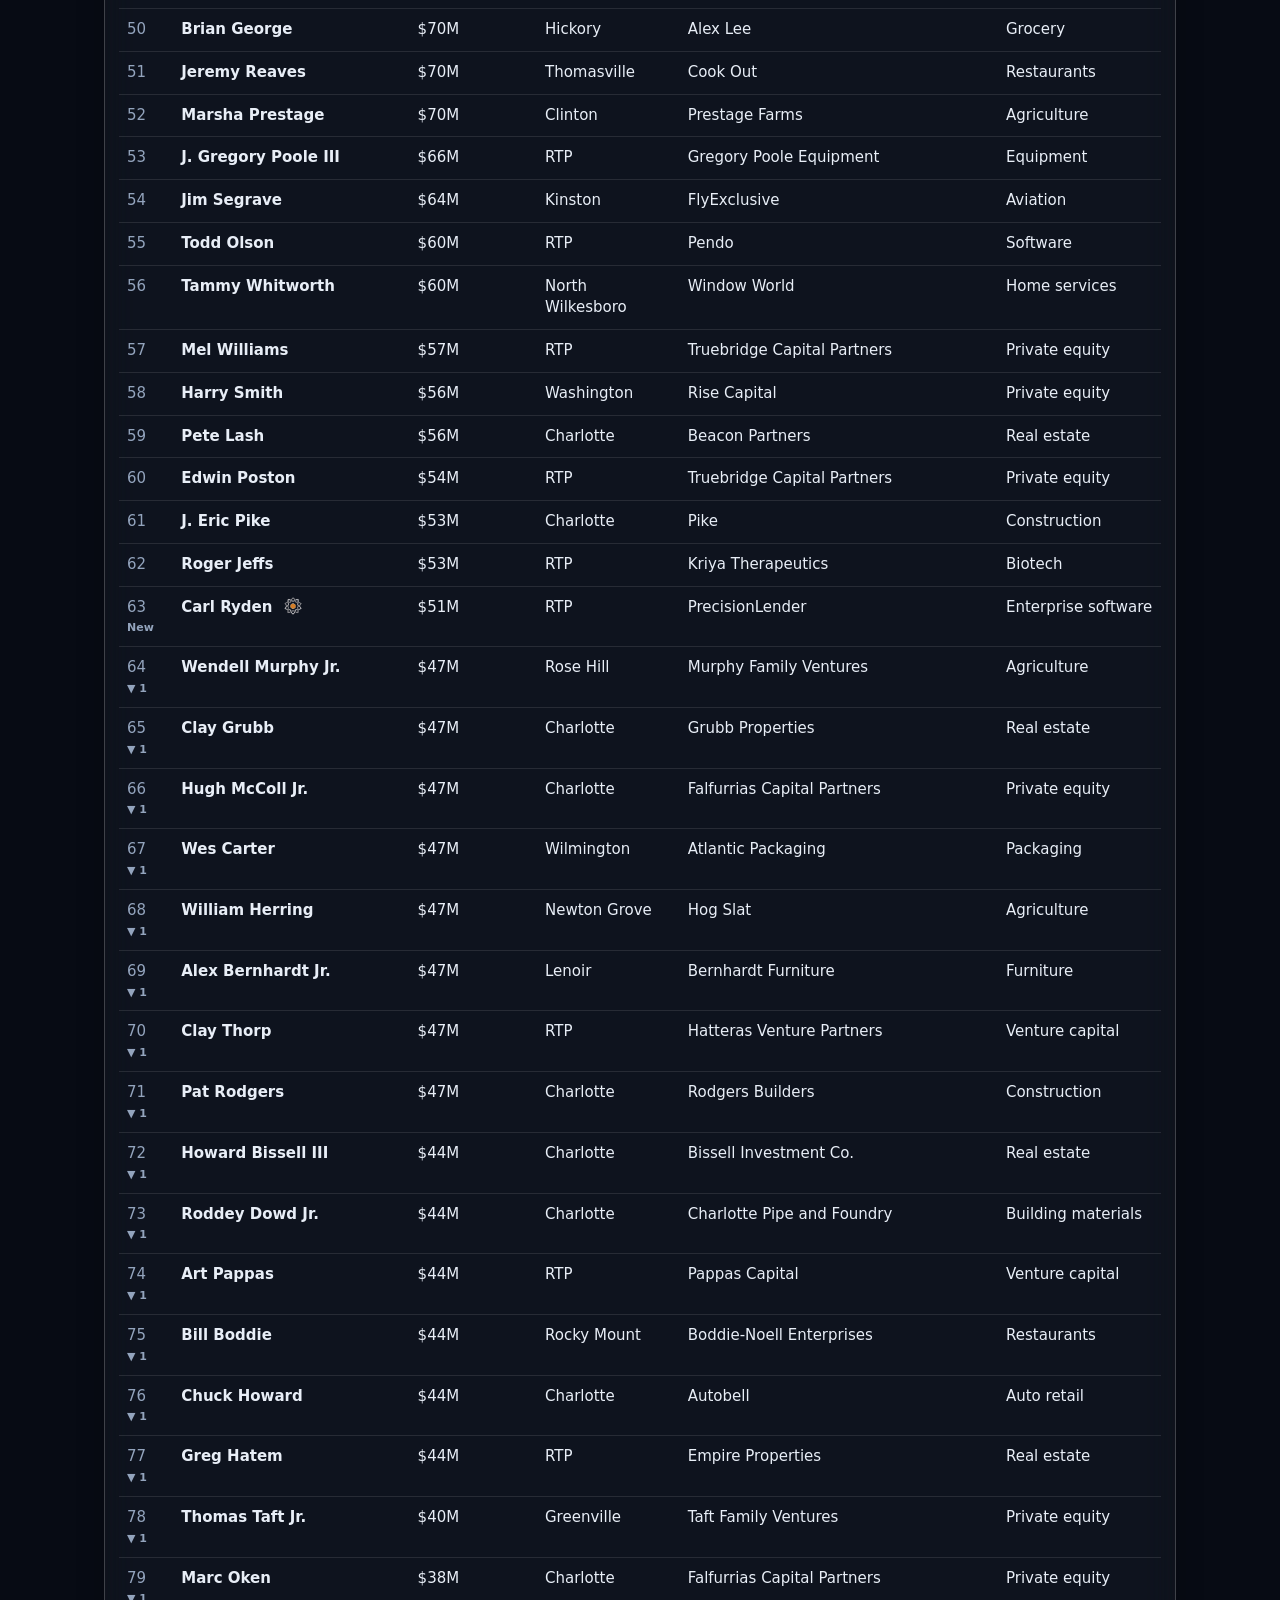
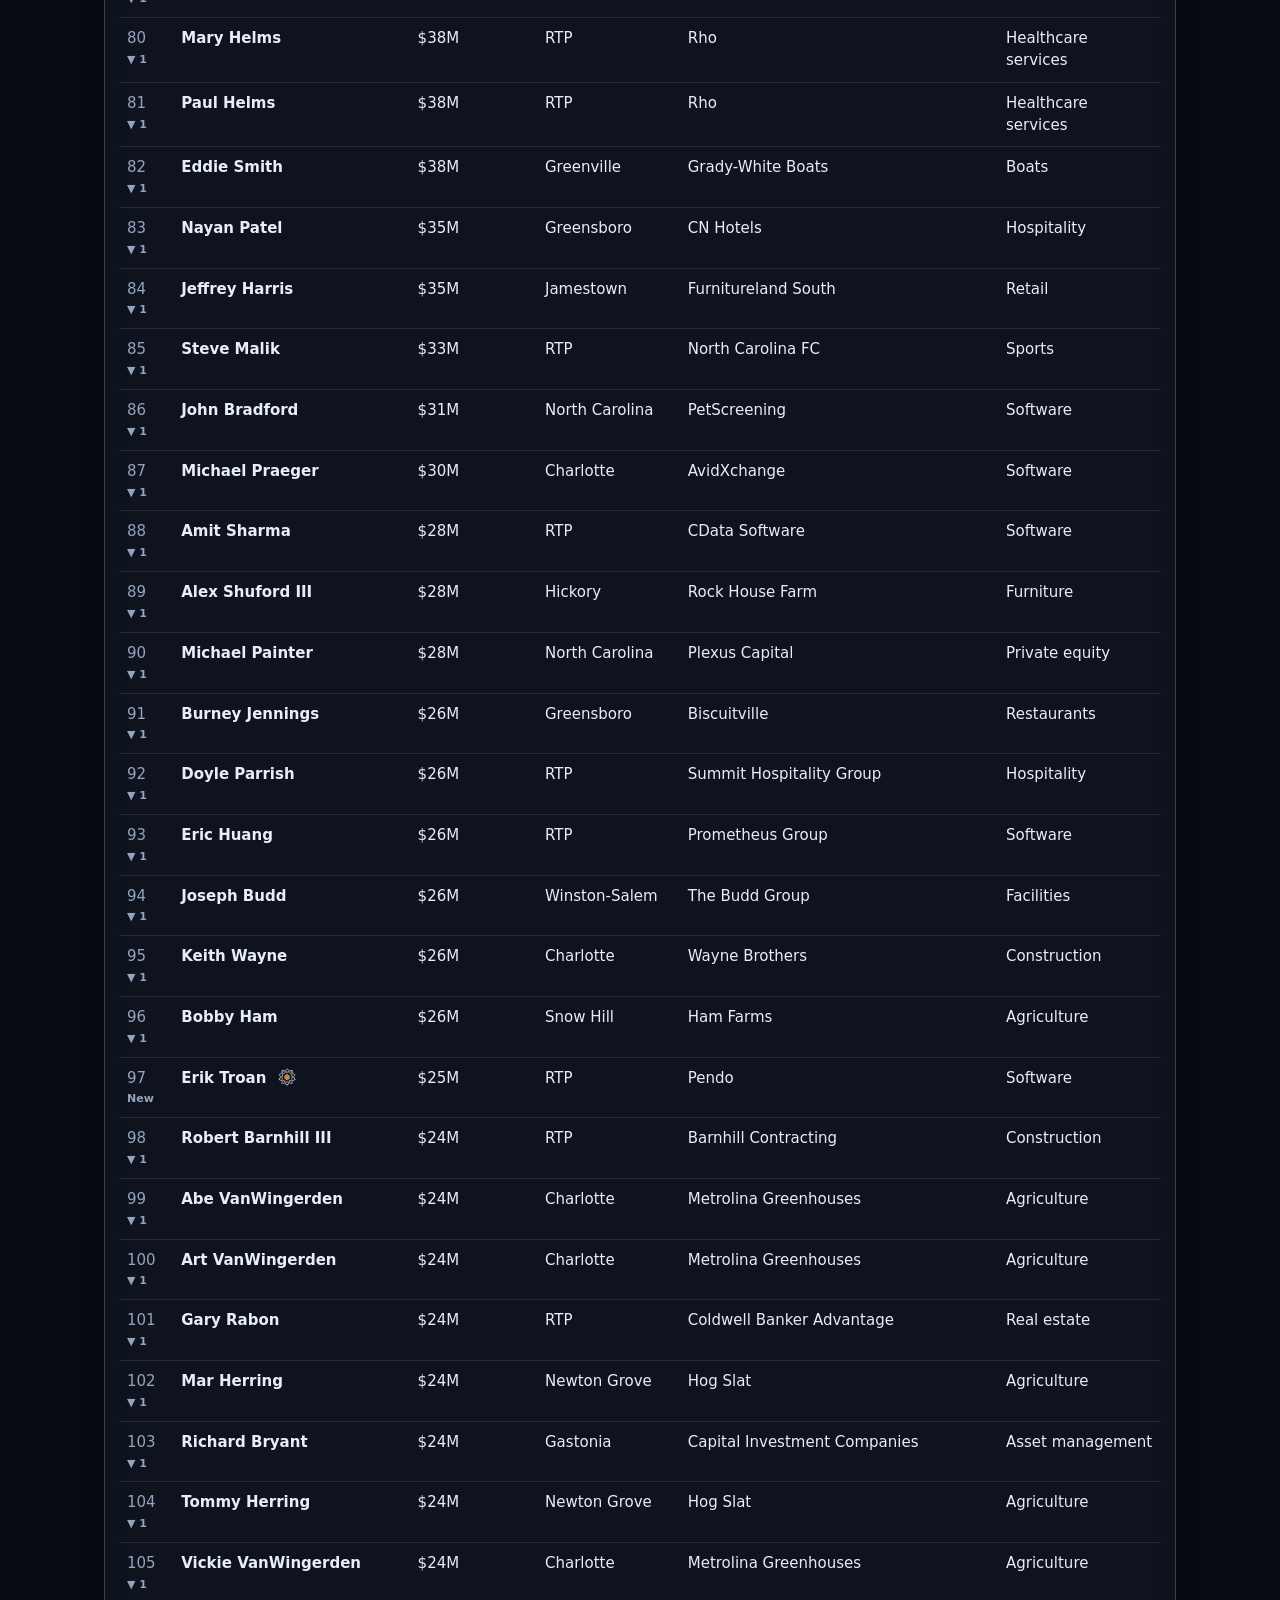
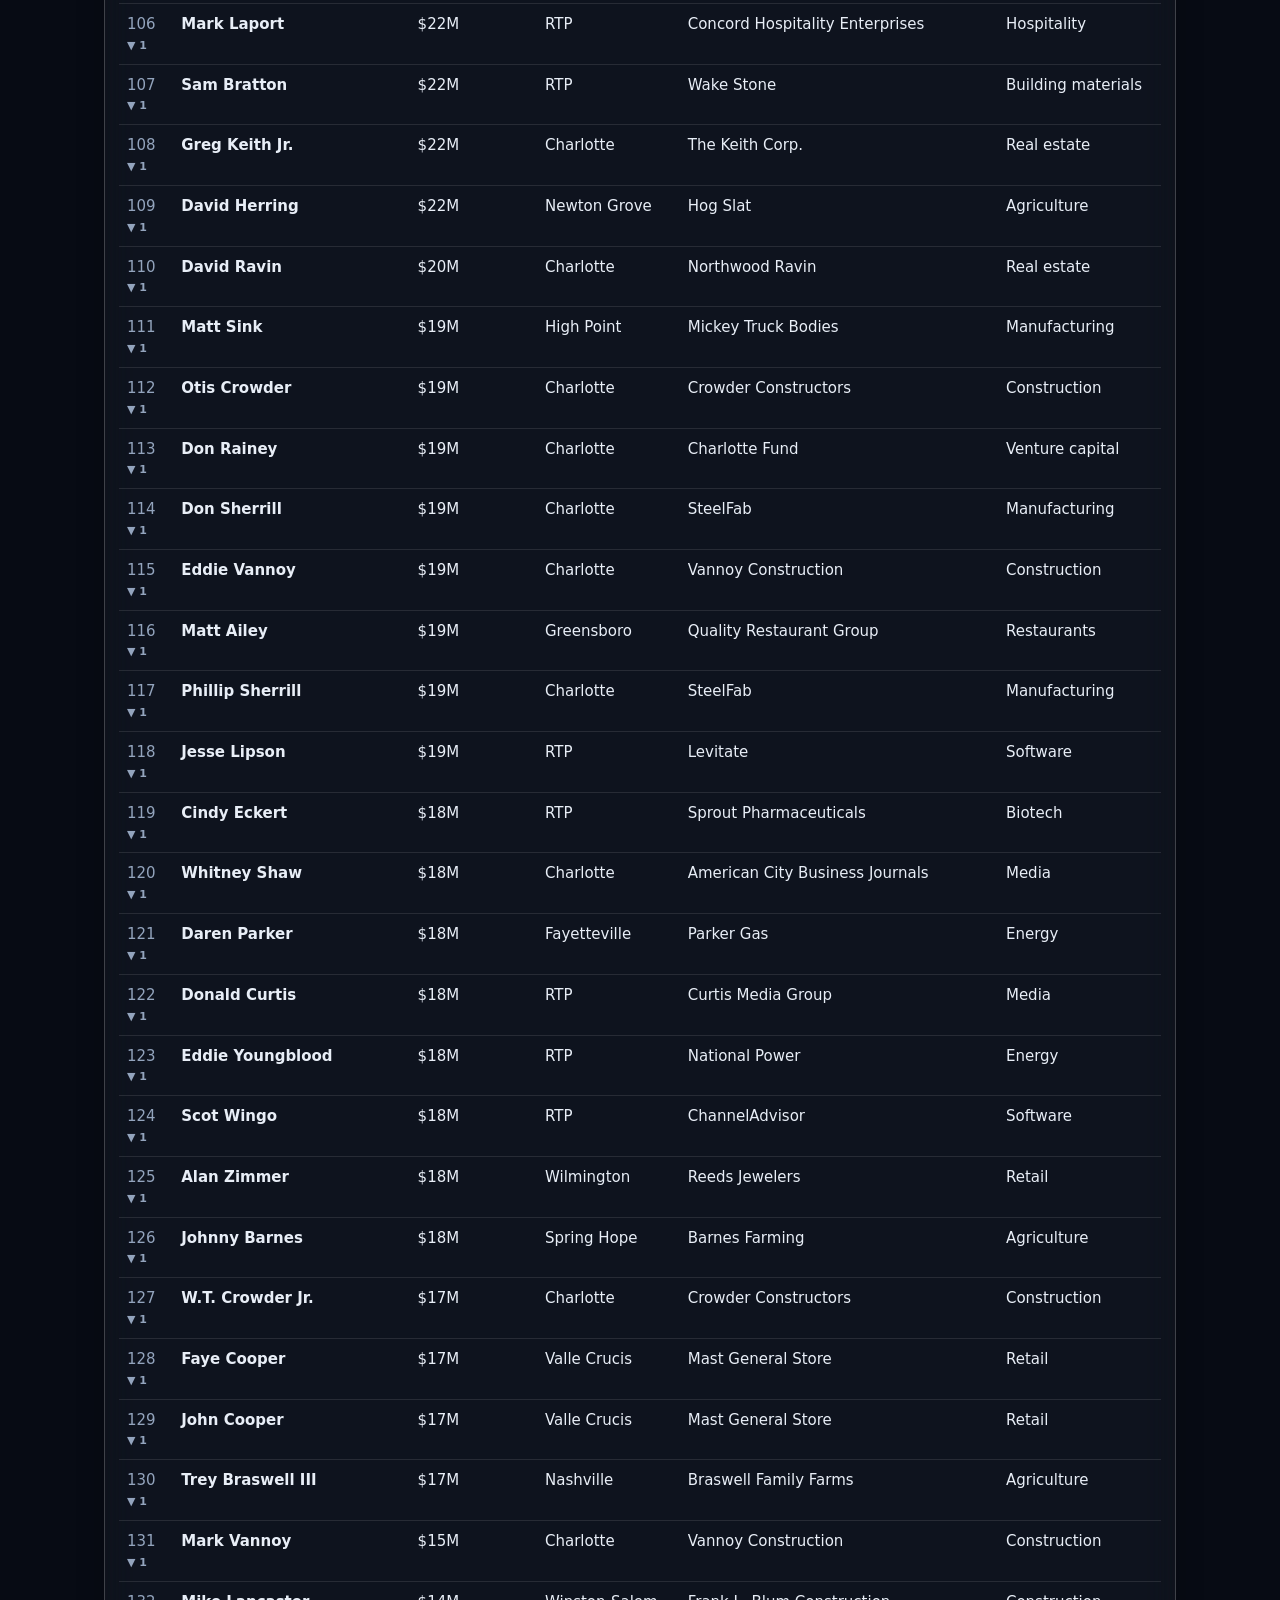
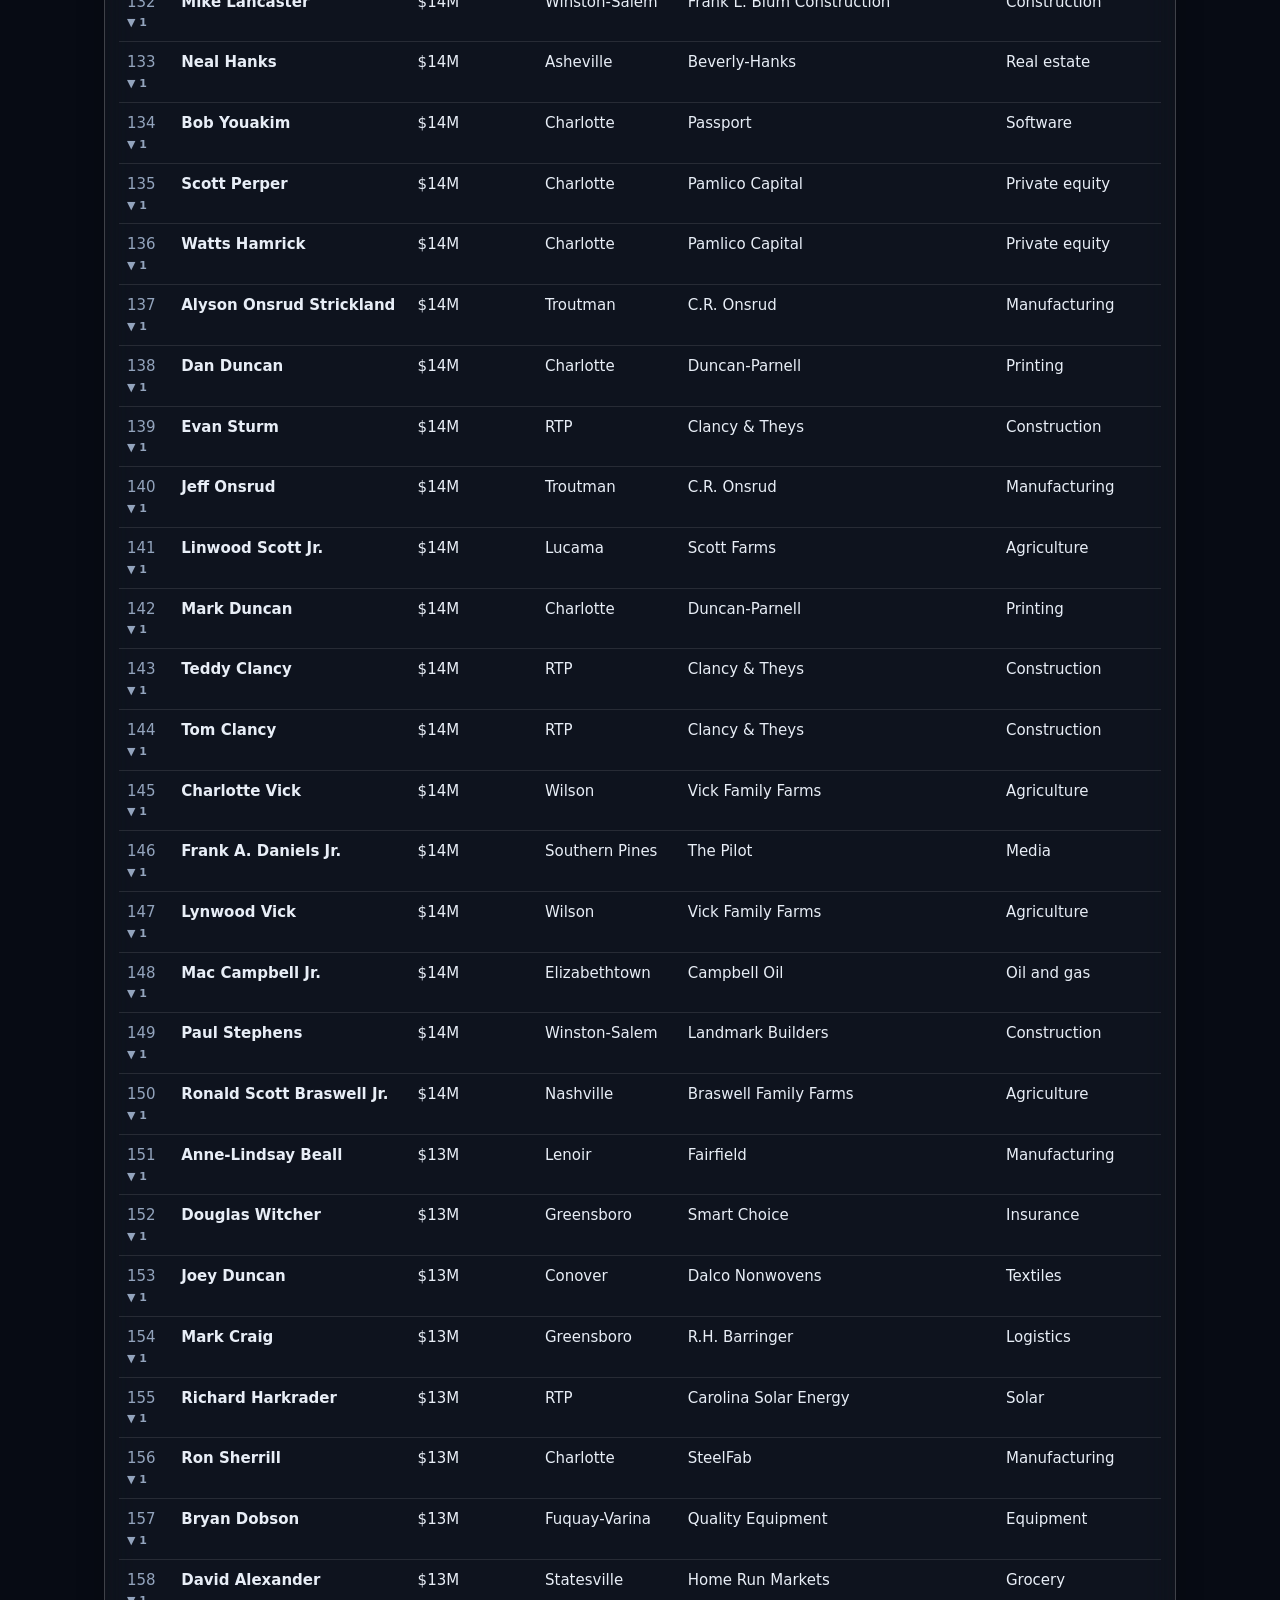
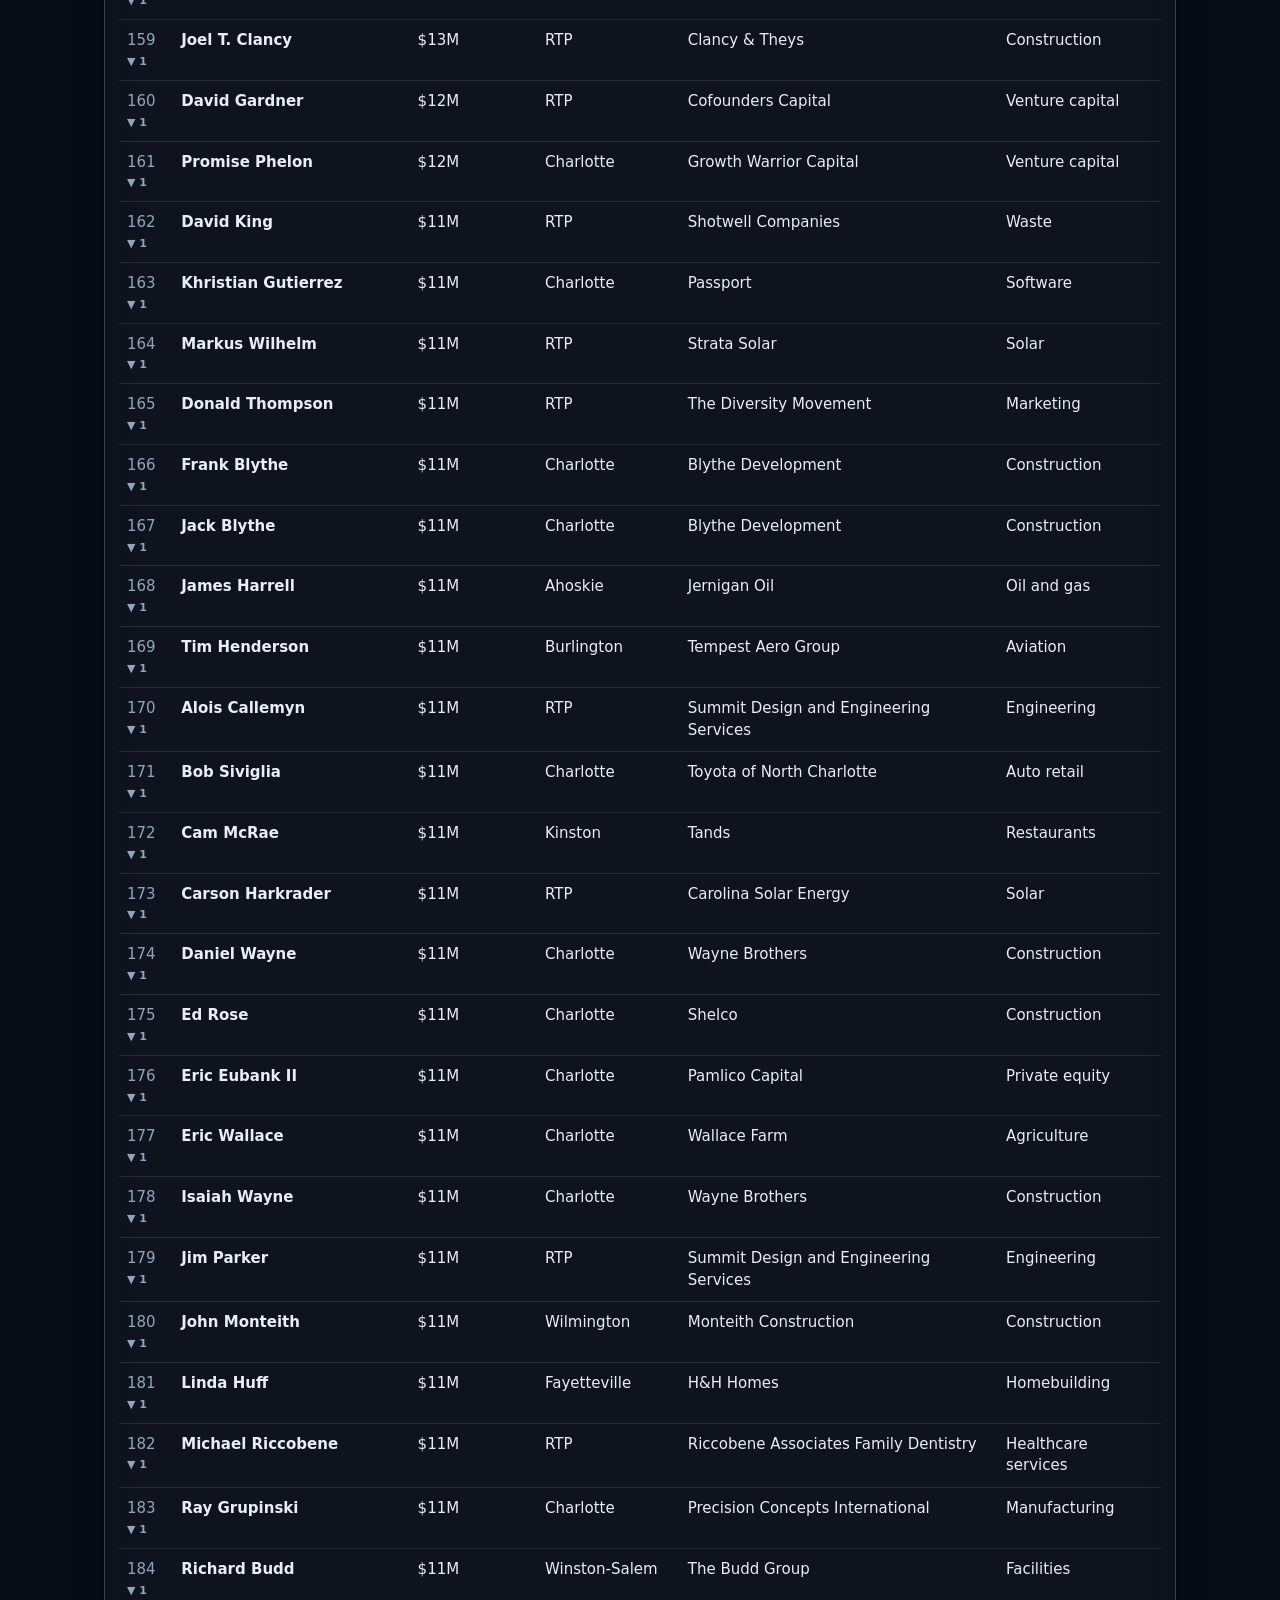
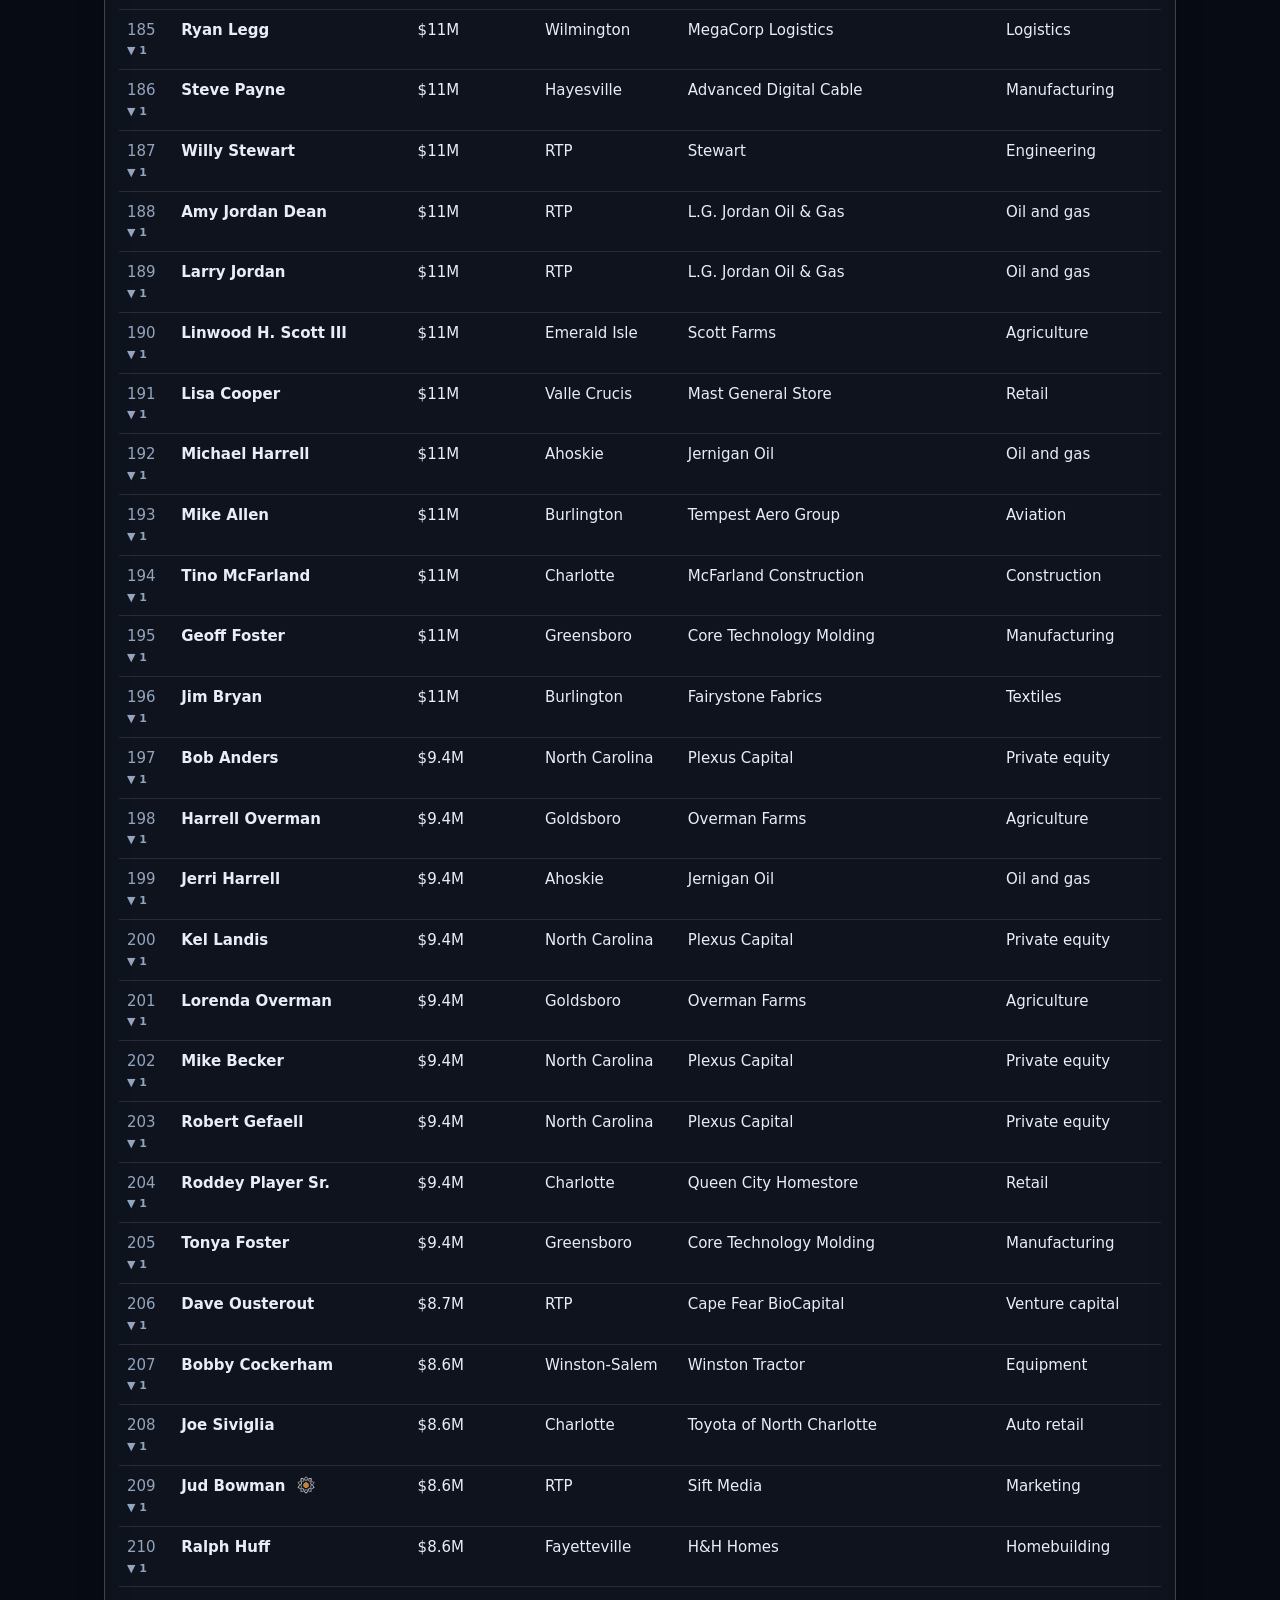
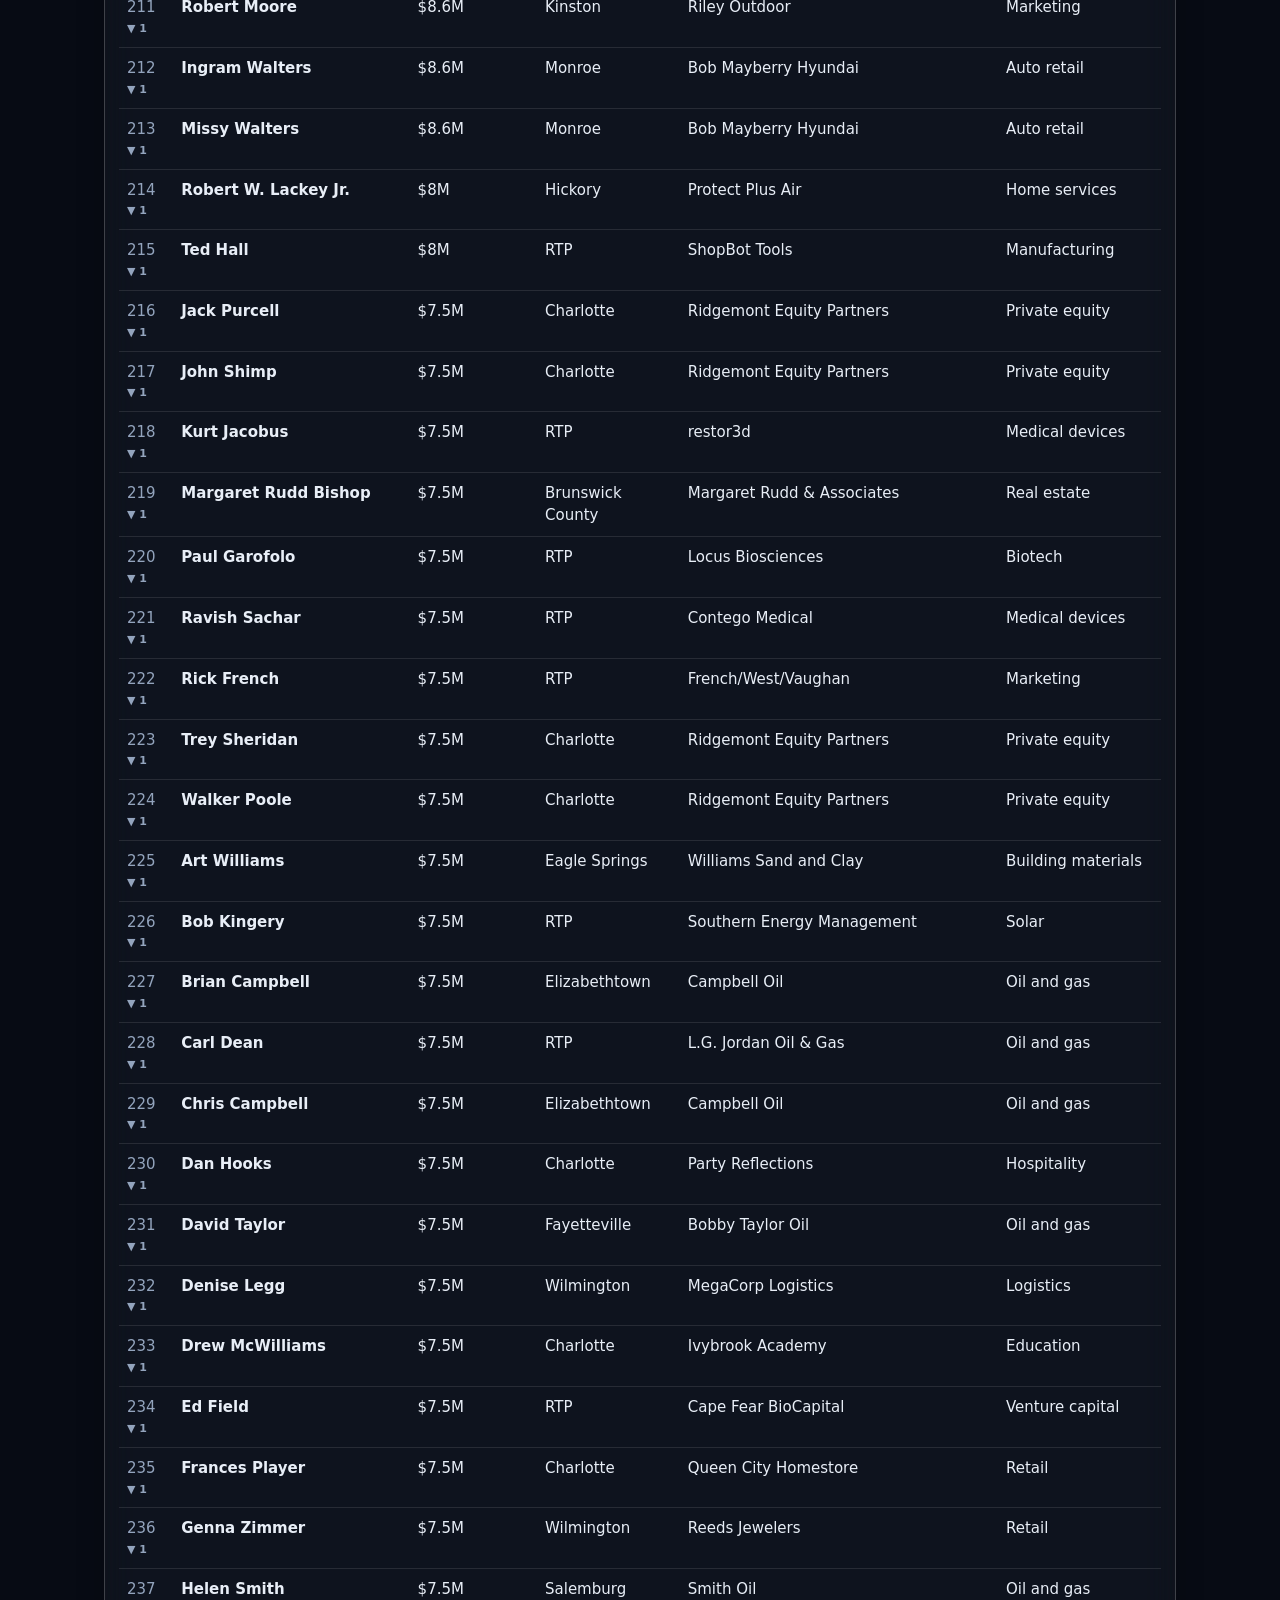
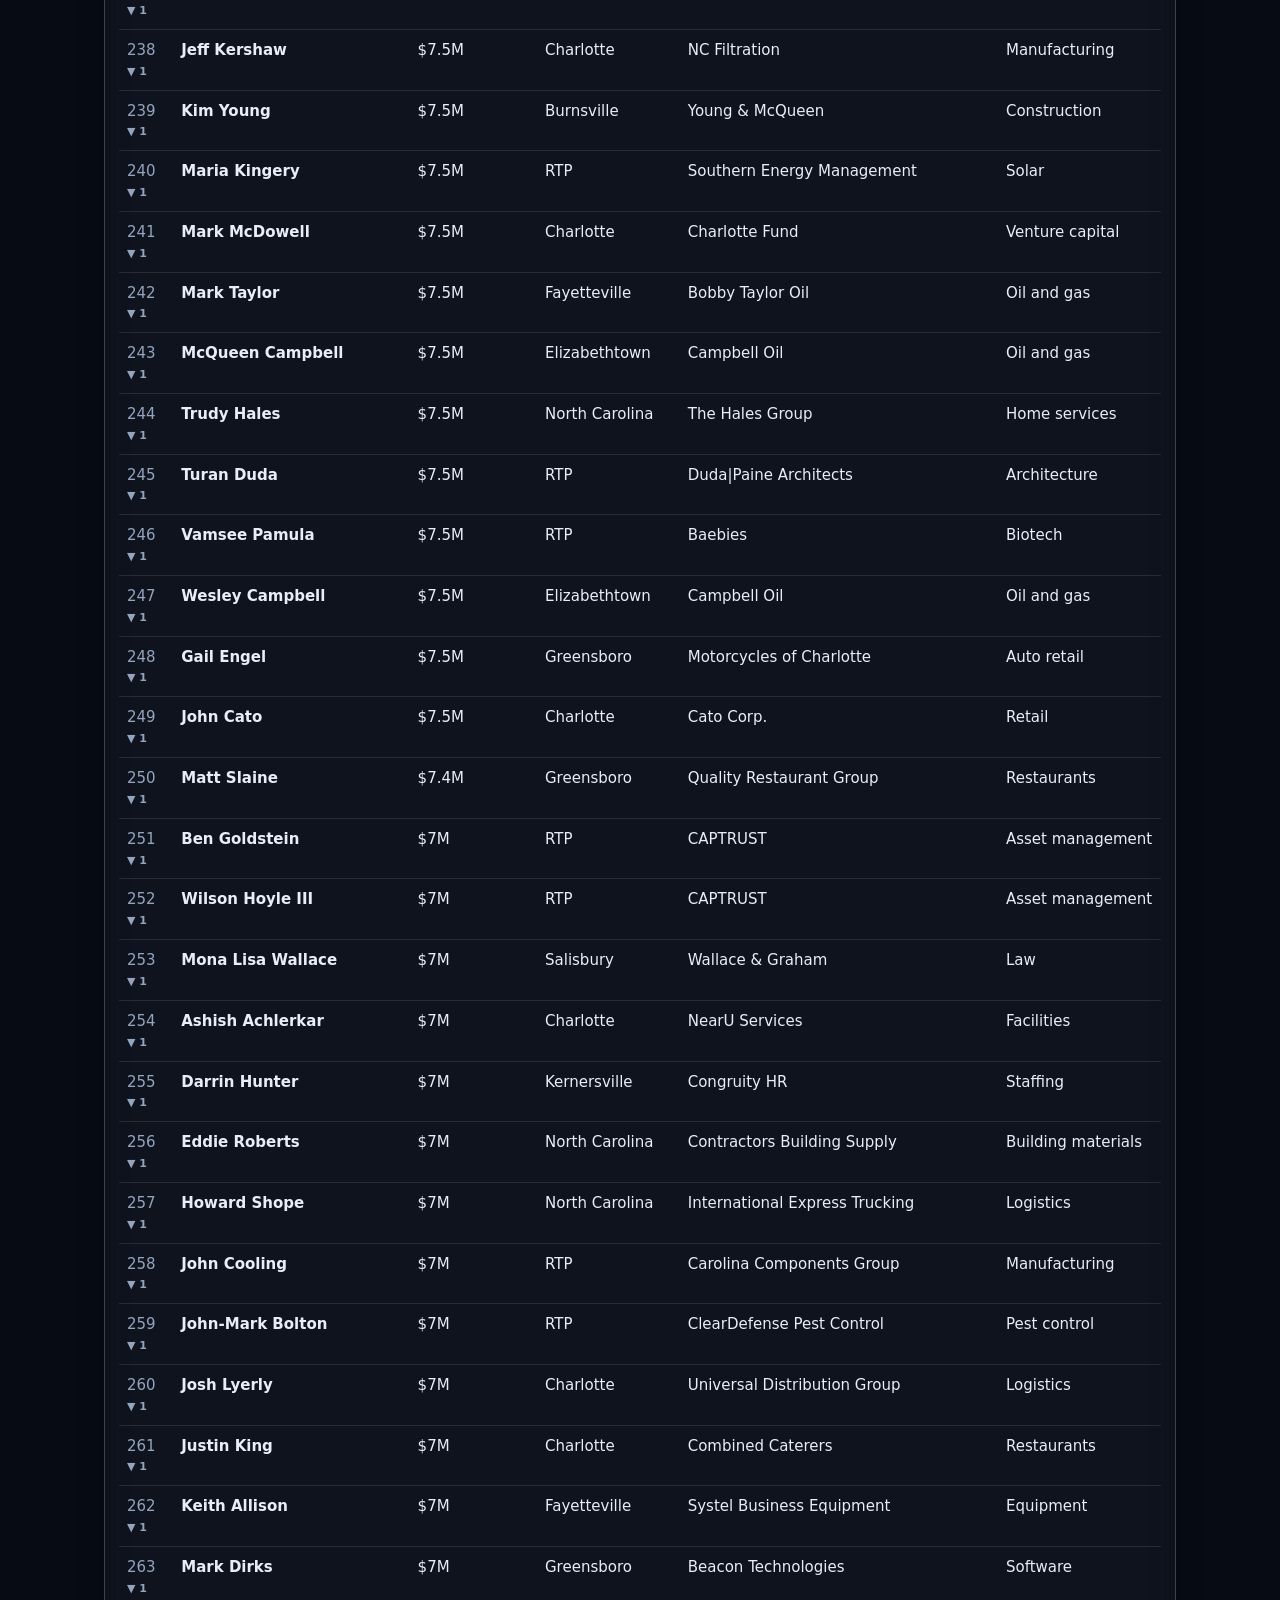
==== commit af98aa72: "Add Erik Troan and mark the confirmed NCSSM alumni. Co-authored-by: Cursor <cursoragent@cursor.com>" ====
--- a/index.html
+++ b/index.html
@@ -79,6 +79,7 @@
     .own.rank td.worth.provisional span { color: #5eead4; }
     .own.rank td.worth.priced span { color: #fbbf24; }
     .rank-name { font-weight: 650; }
+    .ncssm-mark { height: 18px; width: auto; margin-left: 6px; vertical-align: -3px; }
     .rank-panel { display: grid; grid-template-columns: 1.45fr 0.9fr; gap: 28px; padding: 4px 8px 18px 3rem; }
     .rank-panel p { margin: 0 0 8px; max-width: 68ch; }
     .rank-panel .tie { color: var(--muted); font-size: 13px; }
@@ -340,7 +341,7 @@
         ? parts
         : people.map((person) => {
             const match = parts.find((part) => part.pos === person.position);
-            return { name: person.name, value: worthOf(person), pos: person.position, color: match ? match.color : otherColor };
+            return { name: person.name, value: worthOf(person), pos: person.position, color: match ? match.color : otherColor, ncssm: person.ncssm };
           });
       legendRows.forEach((part) => {
         const li = document.createElement("li");
@@ -349,6 +350,13 @@
         const label = document.createElement("span");
         label.innerHTML = `<span class="swatch" style="background:${part.color || otherColor}"></span>`;
         label.append(document.createTextNode(part.name));
+        if (part.ncssm) {
+          const mark = document.createElement("img");
+          mark.className = "ncssm-mark";
+          mark.src = "ncssm.png";
+          mark.alt = "";
+          label.append(mark);
+        }
         const amount = document.createElement("span");
         amount.textContent = money(part.value);
         button.append(label, amount);
@@ -633,6 +641,13 @@
       const name = document.createElement("td");
       name.className = "rank-name";
       name.textContent = person.name;
+      if (person.ncssm) {
+        const mark = document.createElement("img");
+        mark.className = "ncssm-mark";
+        mark.src = "ncssm.png";
+        mark.alt = "NCSSM";
+        name.append(mark);
+      }
       const worth = document.createElement("td");
       worth.textContent = money(worthOf(person));
       const age = document.createElement("td");
@@ -659,6 +674,9 @@
       const tie = document.createElement("p");
       tie.className = "tie";
       tie.textContent = person.nc_tie || "";
+      const school = document.createElement("p");
+      school.className = "tie";
+      school.textContent = person.ncssm ? "NCSSM class of " + person.ncssm + "." : "";
       const link = document.createElement("a");
       link.href = person.source || "#";
       link.target = "_blank";
@@ -673,7 +691,9 @@
       if (person.previous_base) bits.push("Previous estimate " + money(person.previous_base));
       else if (person.movement === "baseline") bits.push("First snapshot. Rank is unchanged until the next published snapshot.");
       meta.textContent = bits.join(" ");
-      copy.append(why, text, tie, meta, link);
+      copy.append(why, text, tie);
+      if (person.ncssm) copy.append(school);
+      copy.append(meta, link);
       if (person.valuation_source && person.valuation_source !== person.source) {
         const method = document.createElement("a");
         method.href = person.valuation_source;
@@ -720,7 +740,7 @@
         person.rank = person.rank || index + 1;
         person.industry = person.industry || "Other";
         person.sector = sectorOf(person);
-        person.hay = (person.name + " " + person.company + " " + person.industry + " " + person.sector + " " + person.region + " " + (person.evidence_class || "")).toLowerCase();
+        person.hay = (person.name + " " + person.company + " " + person.industry + " " + person.sector + " " + person.region + " " + (person.evidence_class || "") + (person.ncssm ? " ncssm" : "")).toLowerCase();
       });
       const industries = [...new Set(ranked.map((person) => person.sector))].sort((a, b) => a.localeCompare(b));
       groupSectors.replaceChildren();
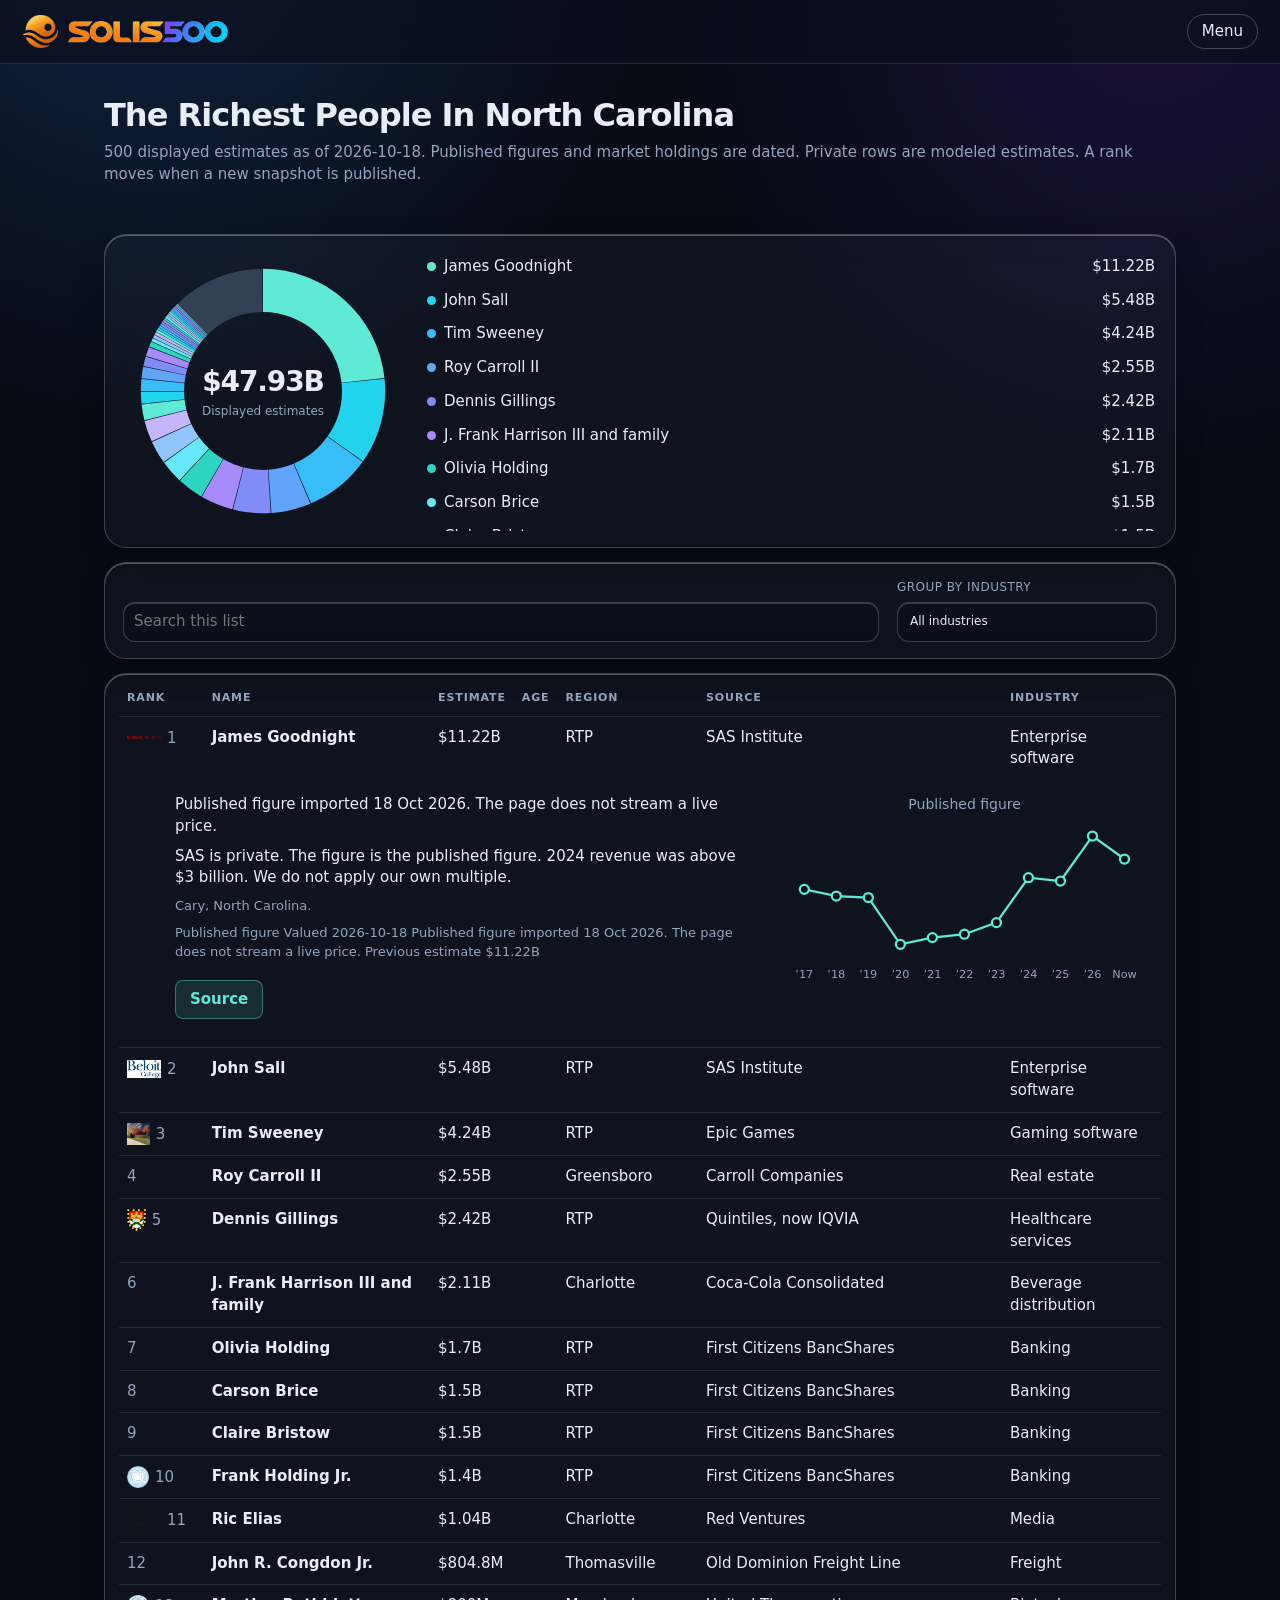
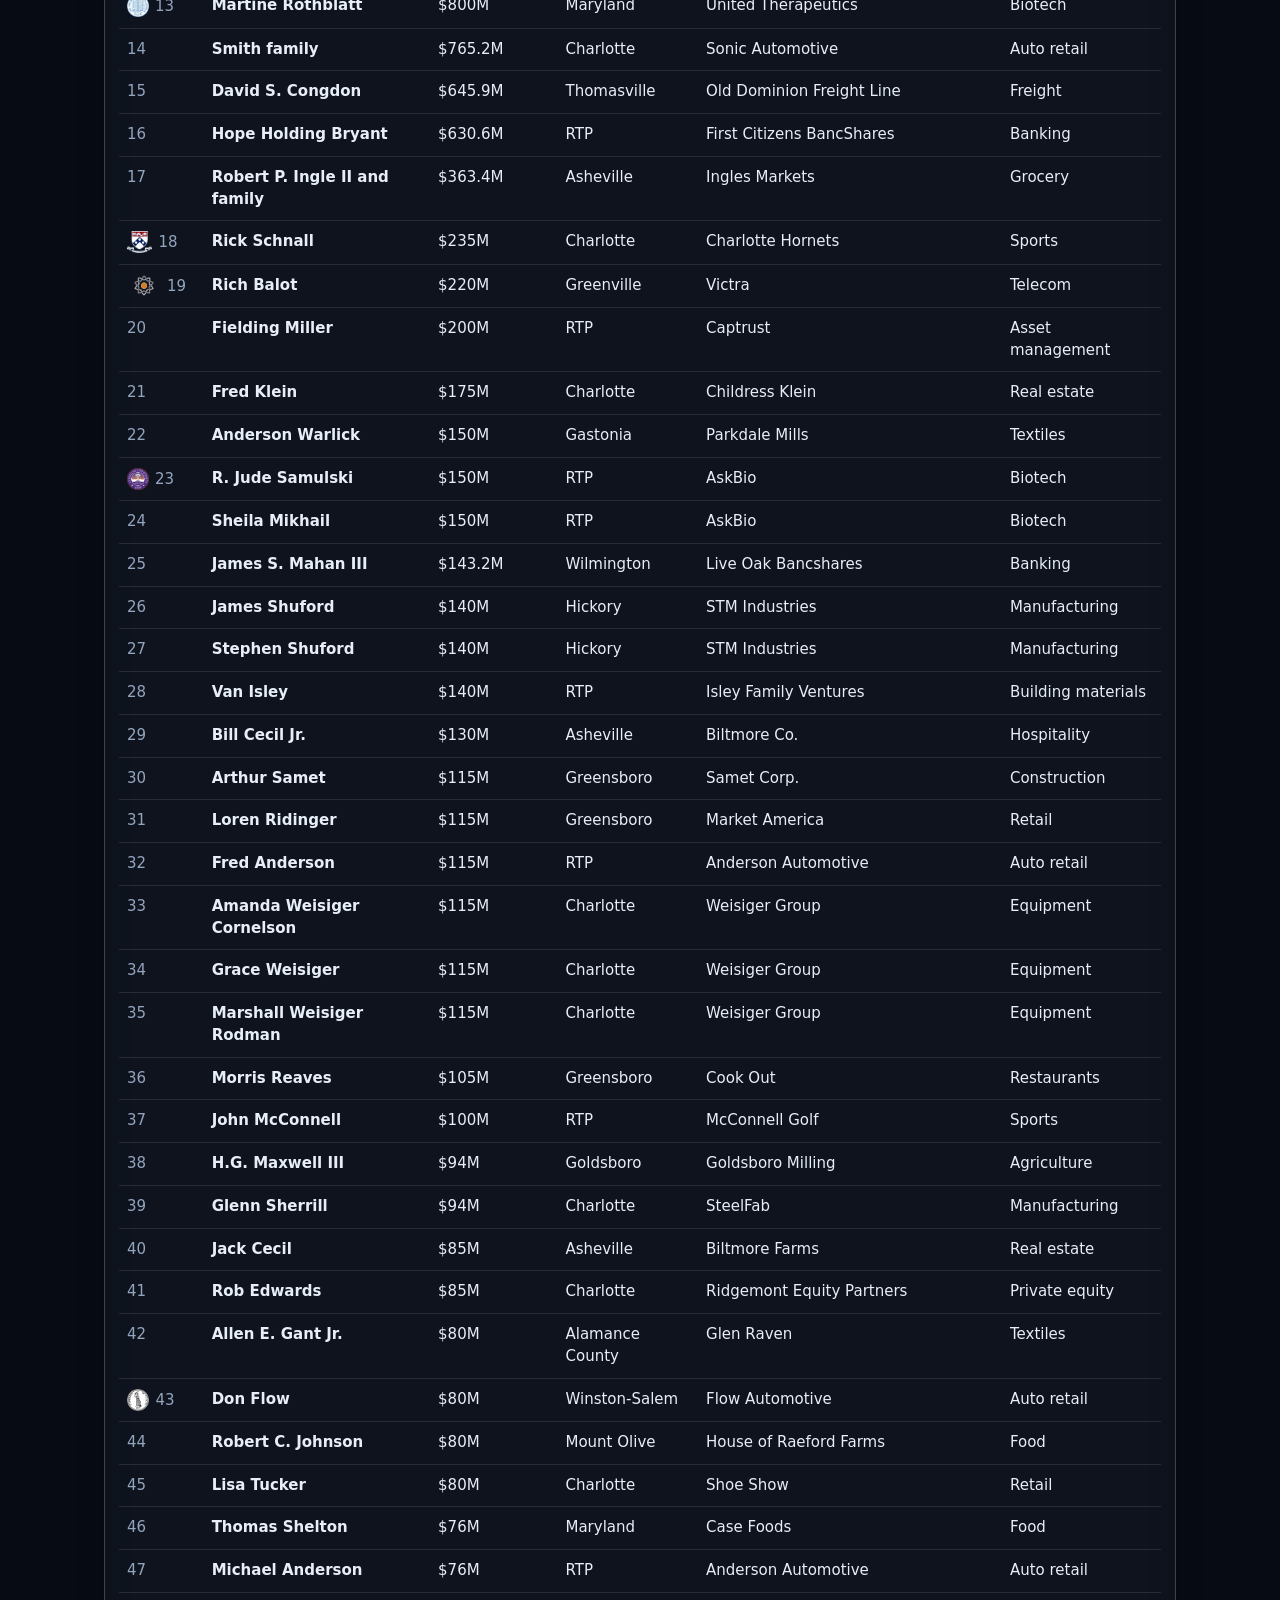
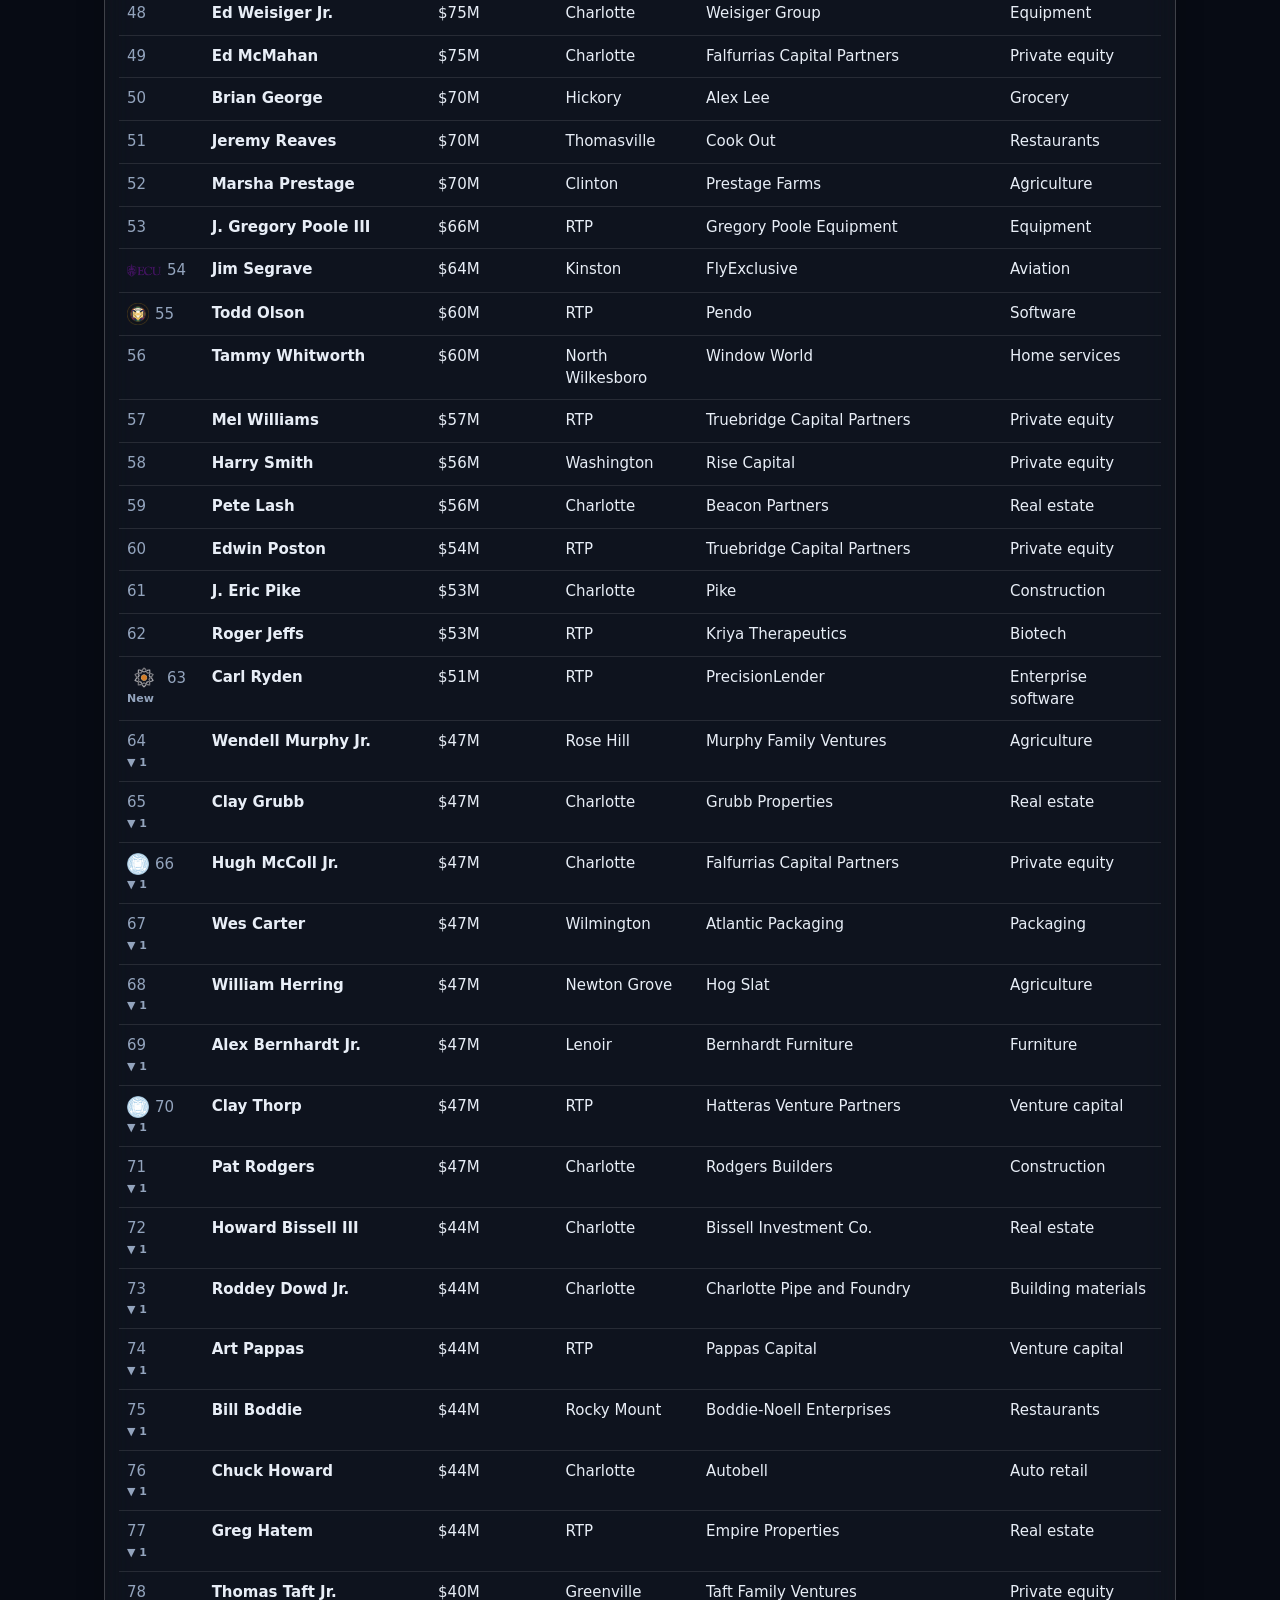
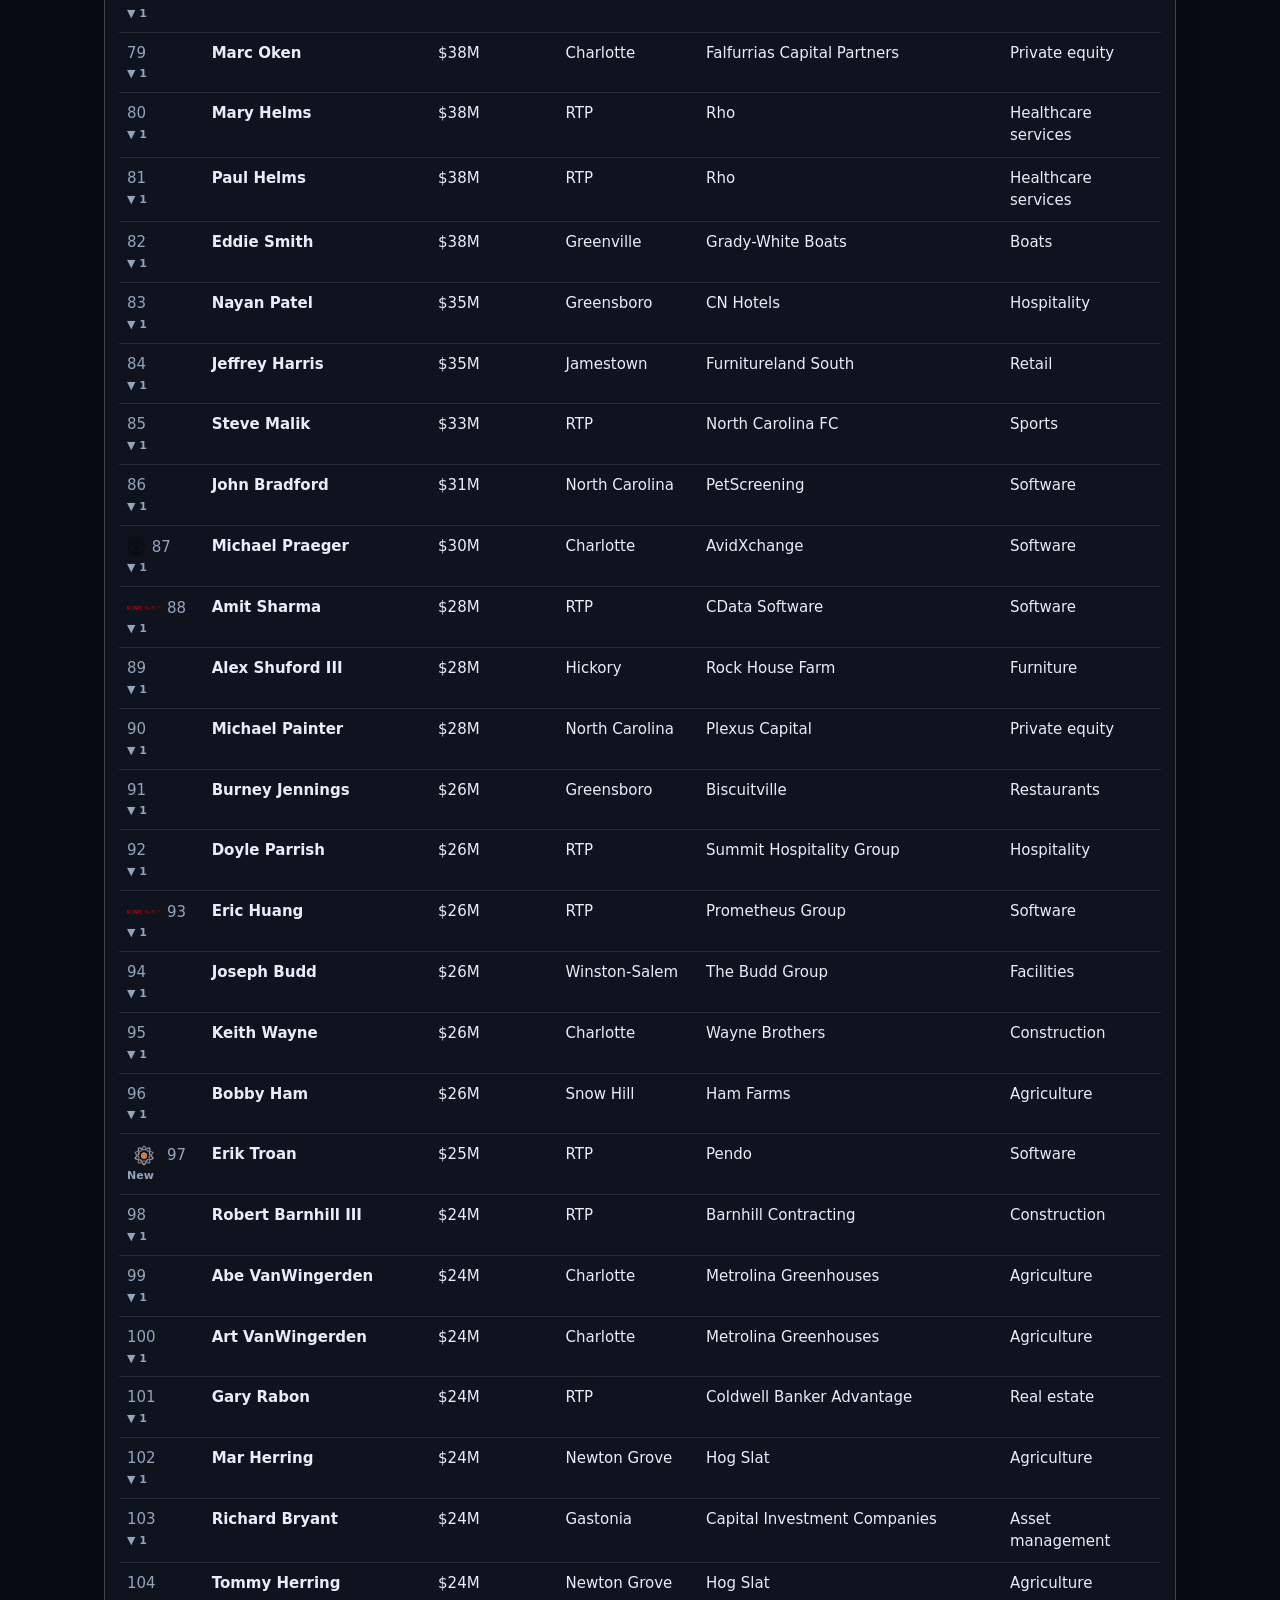
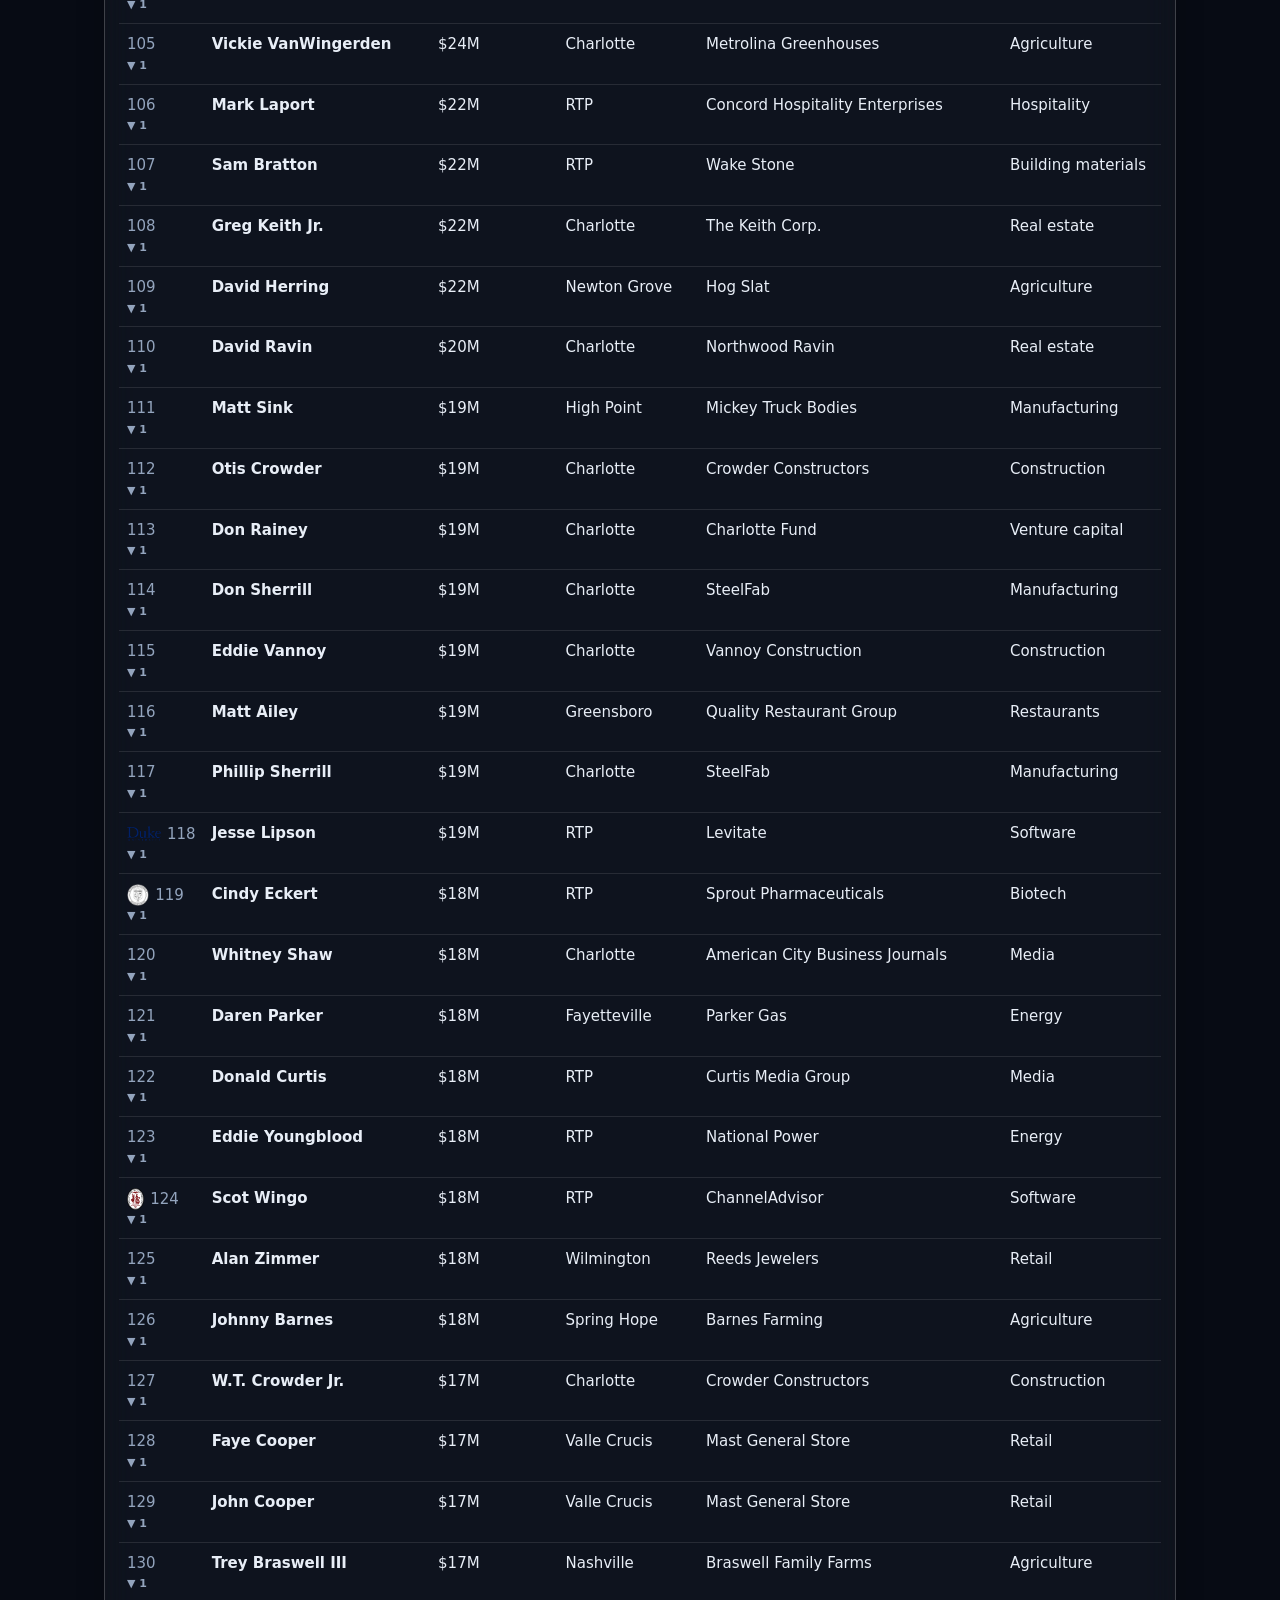
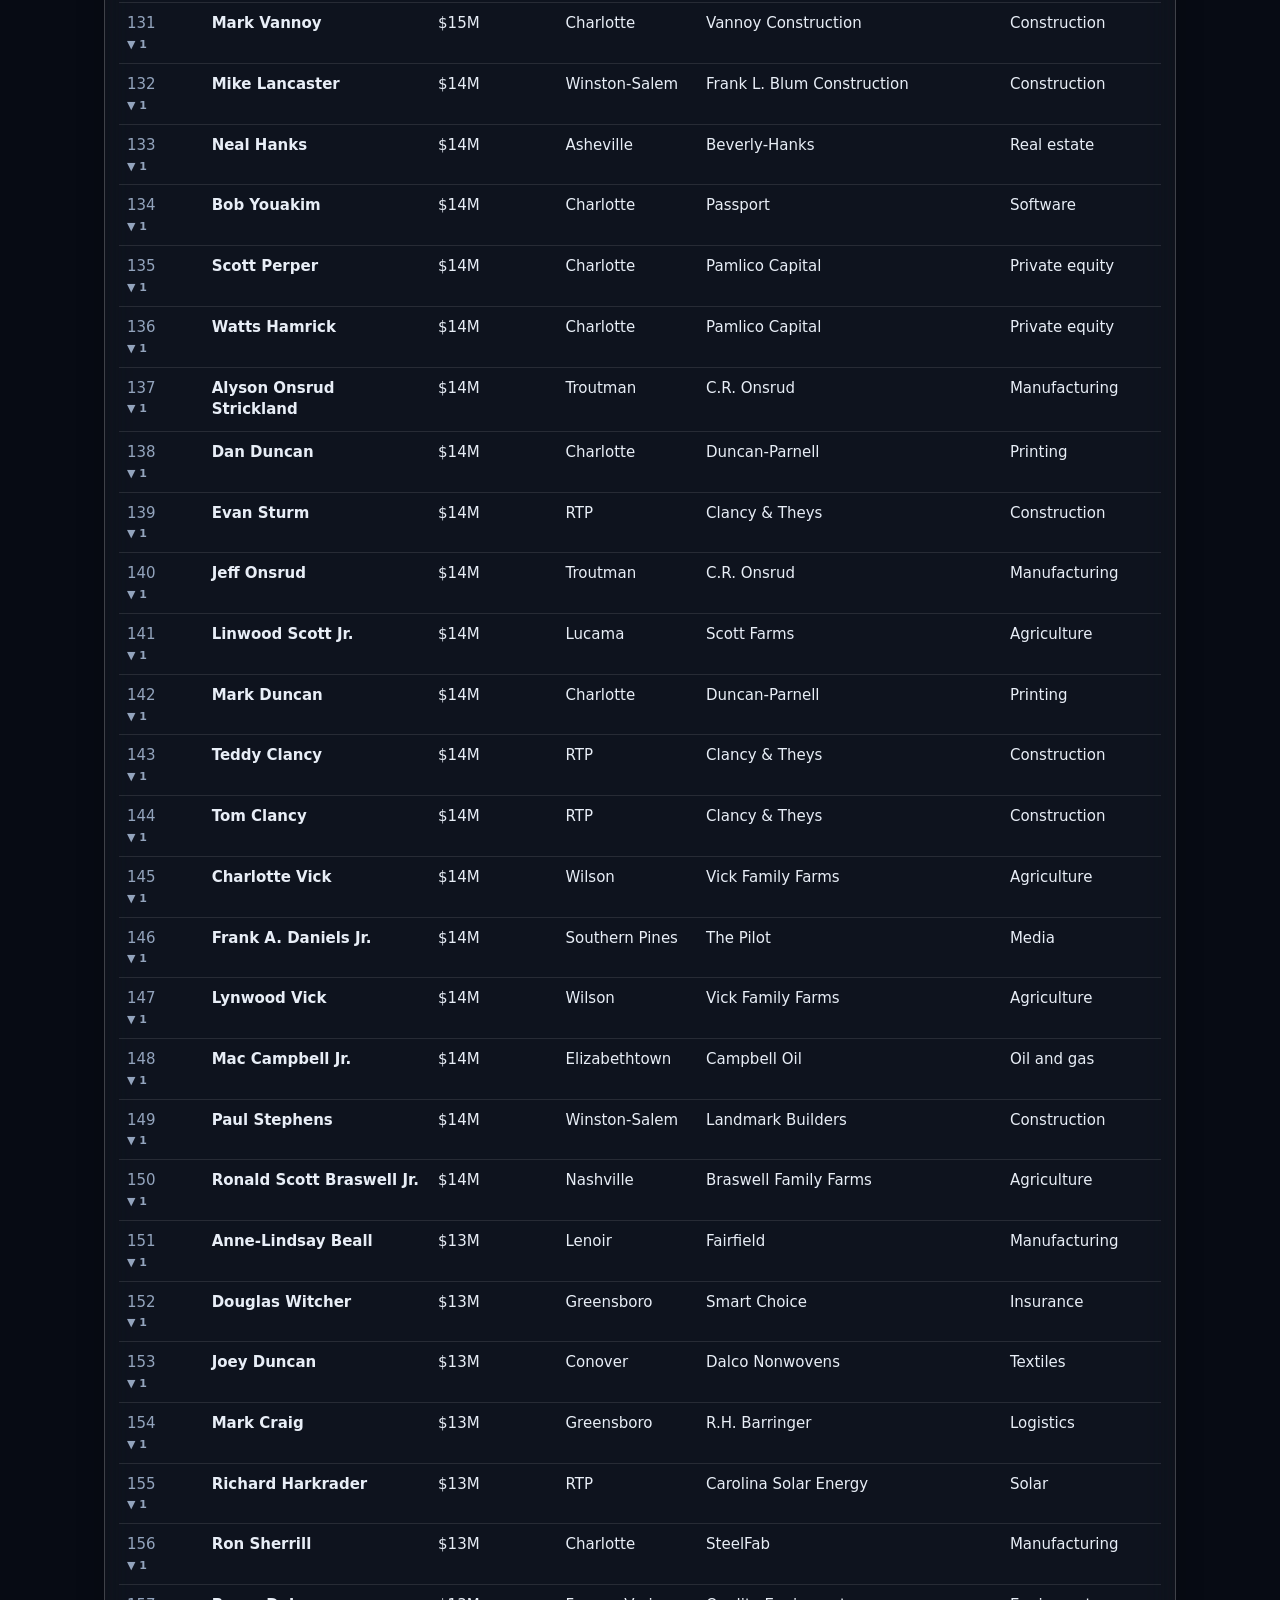
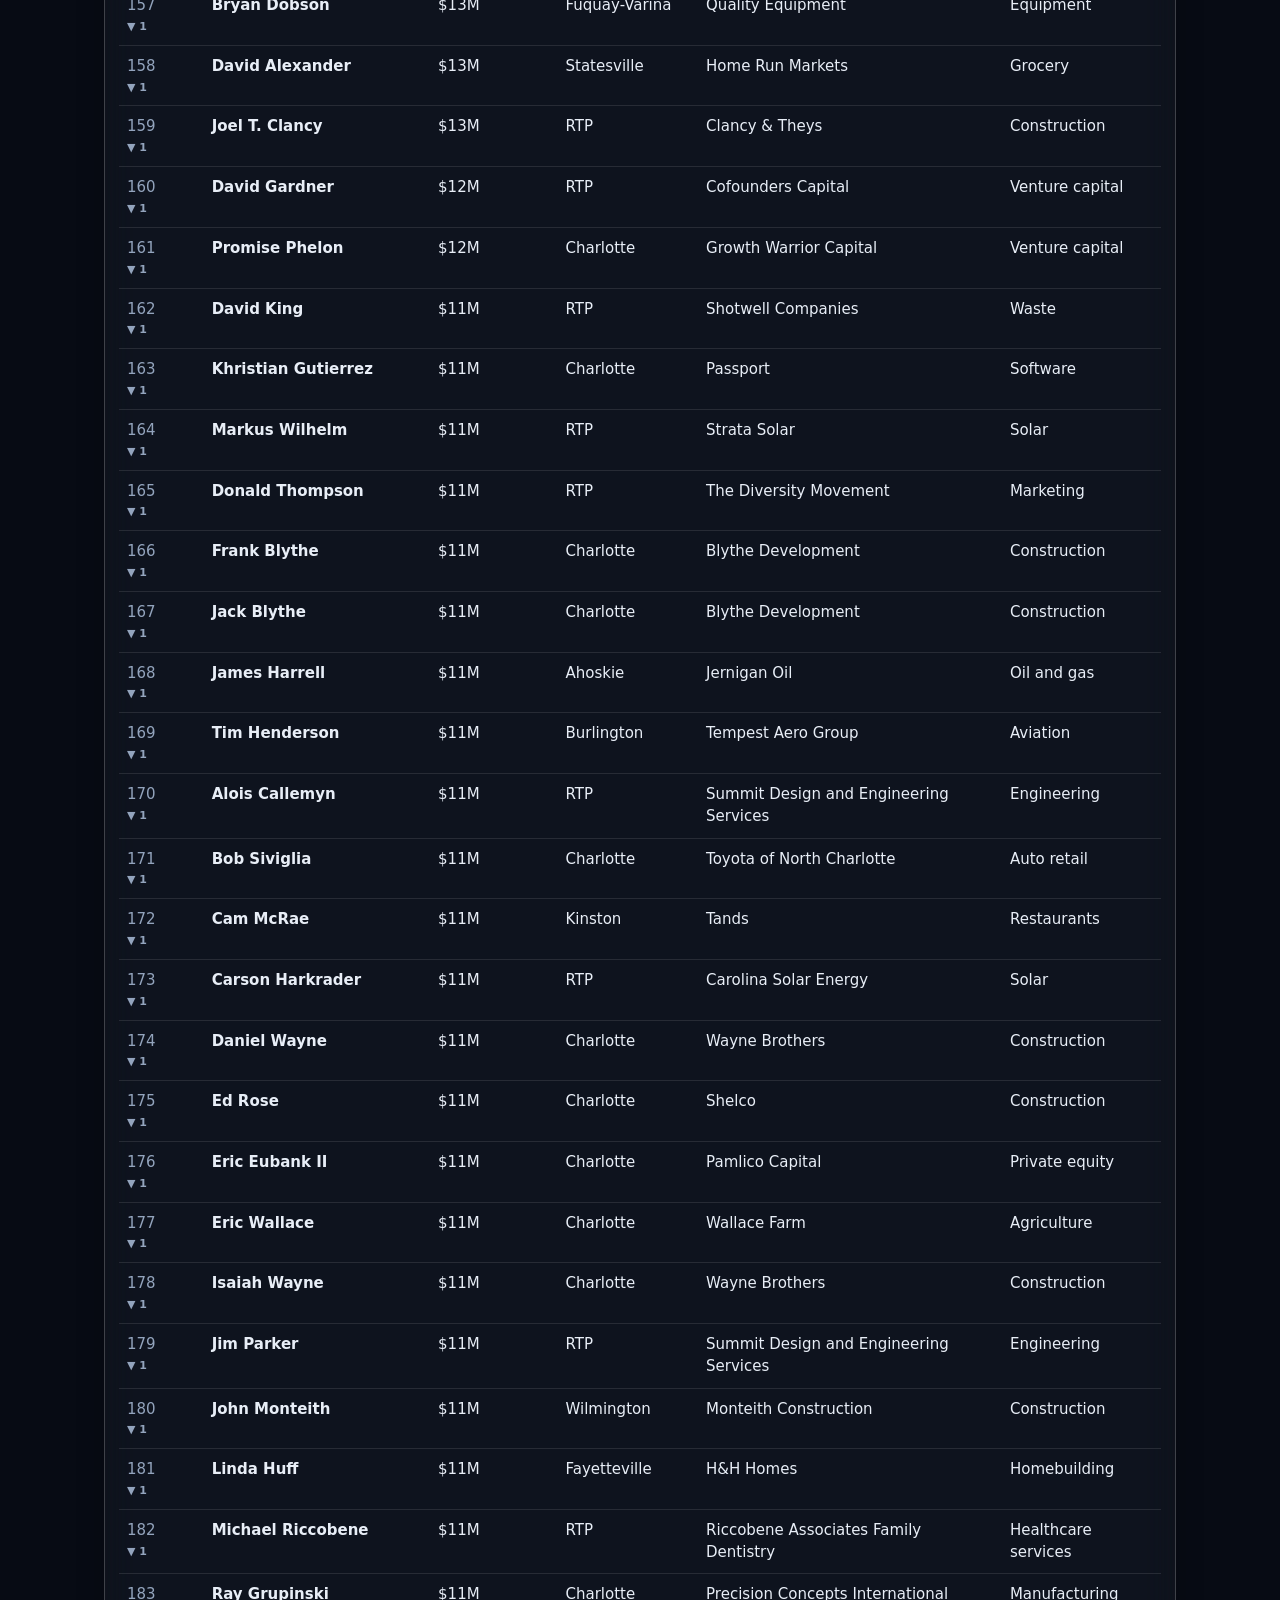
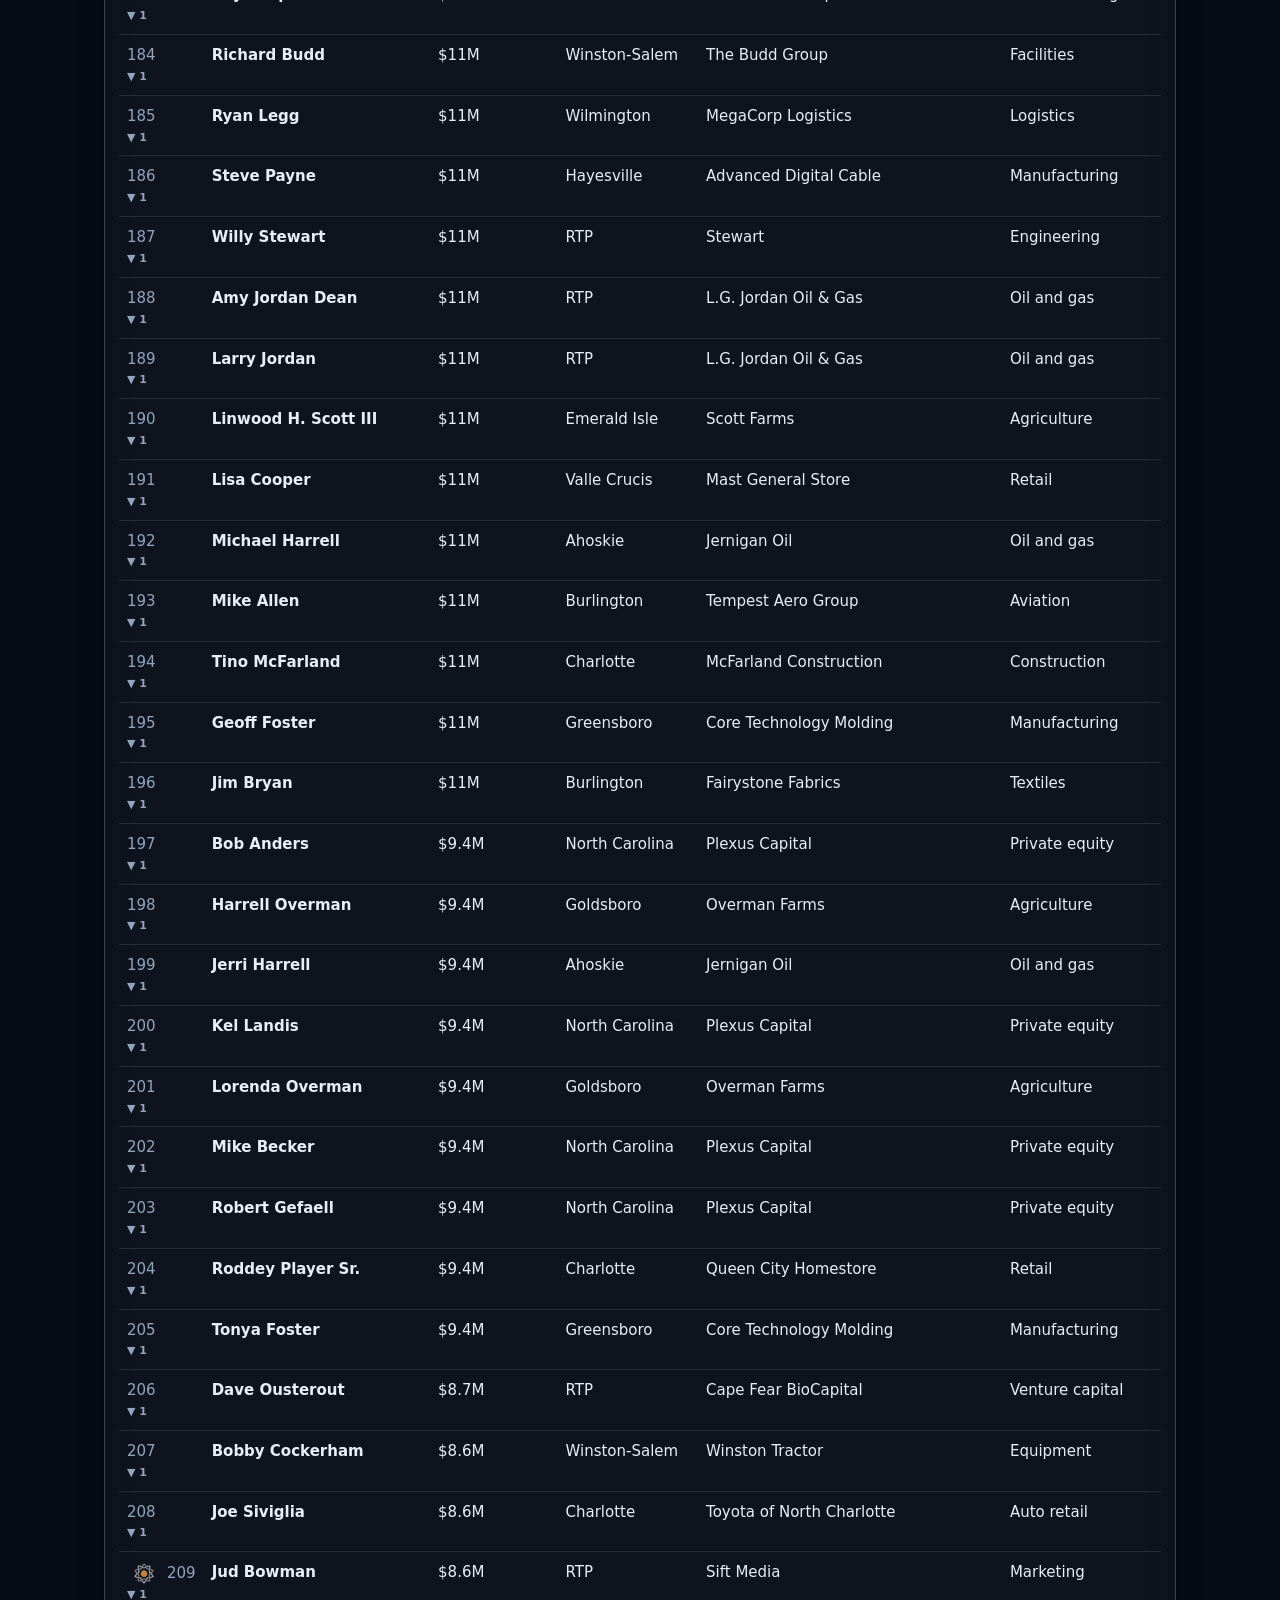
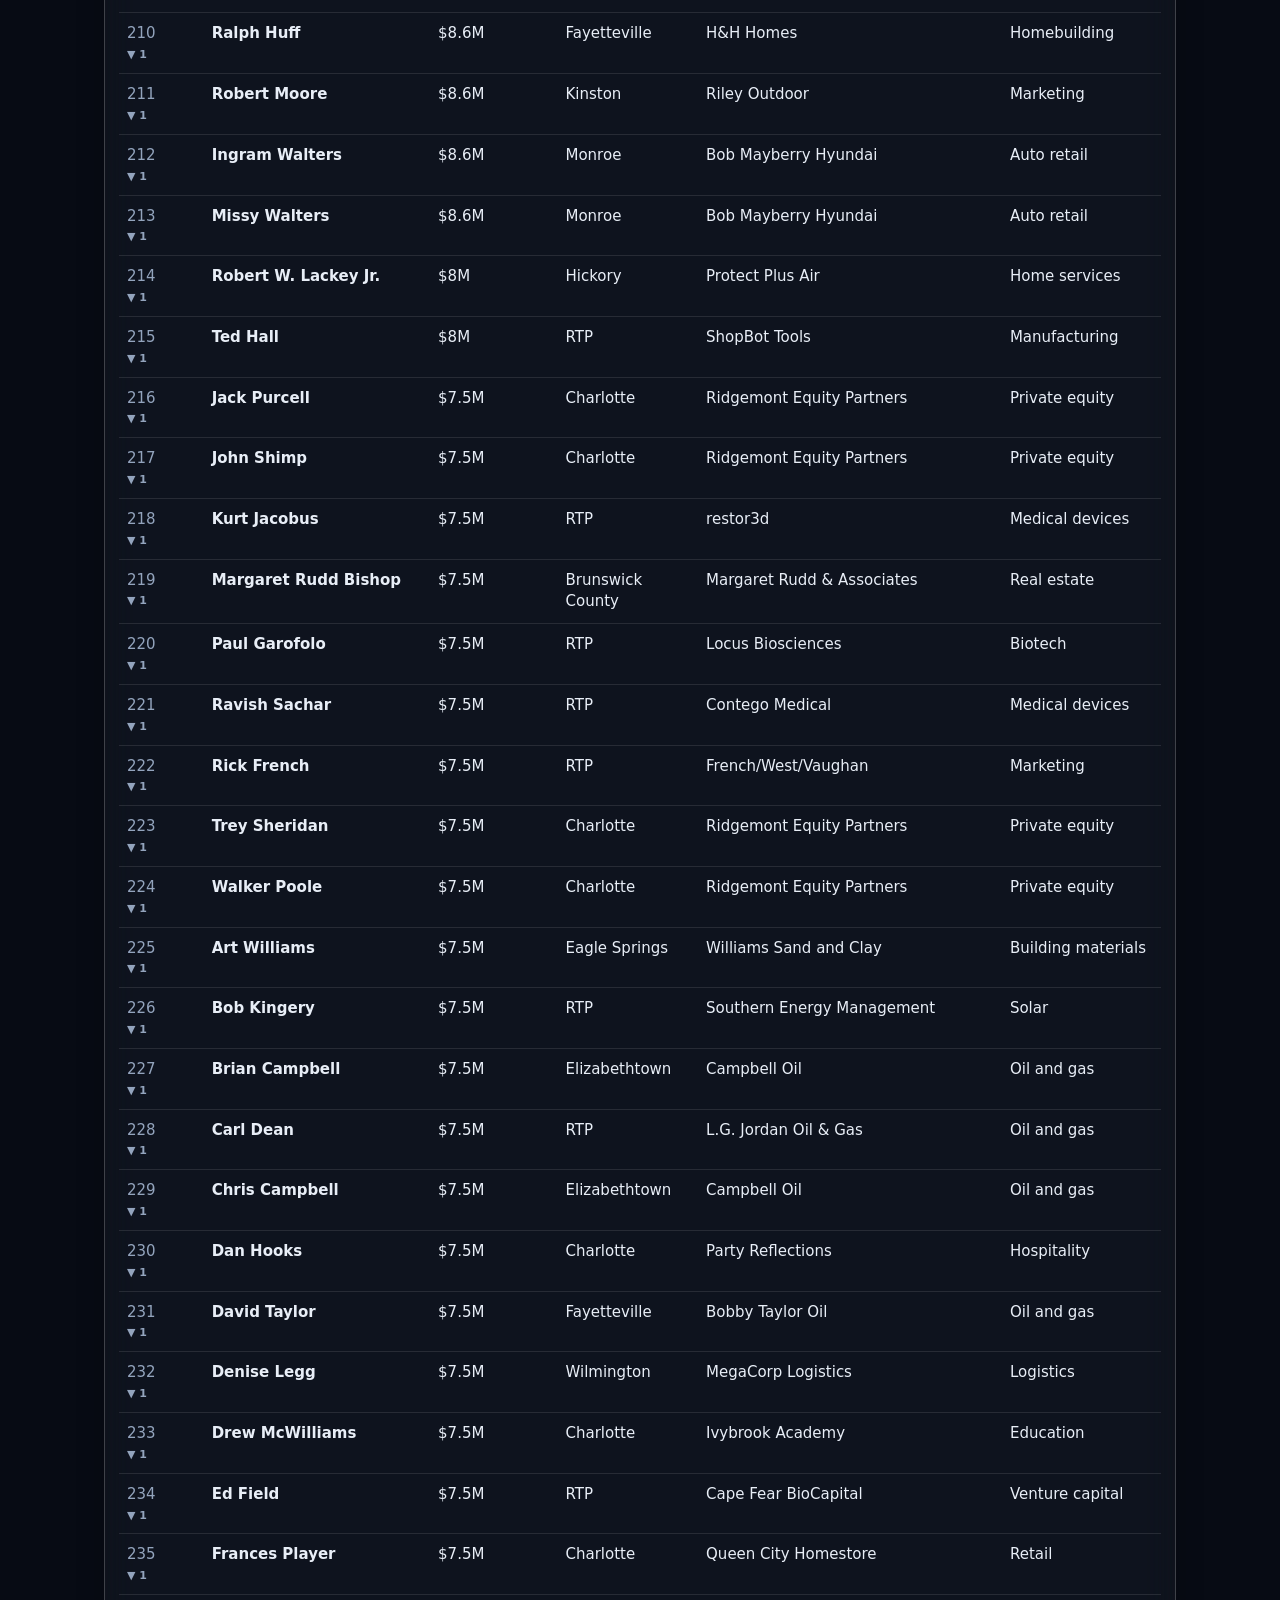
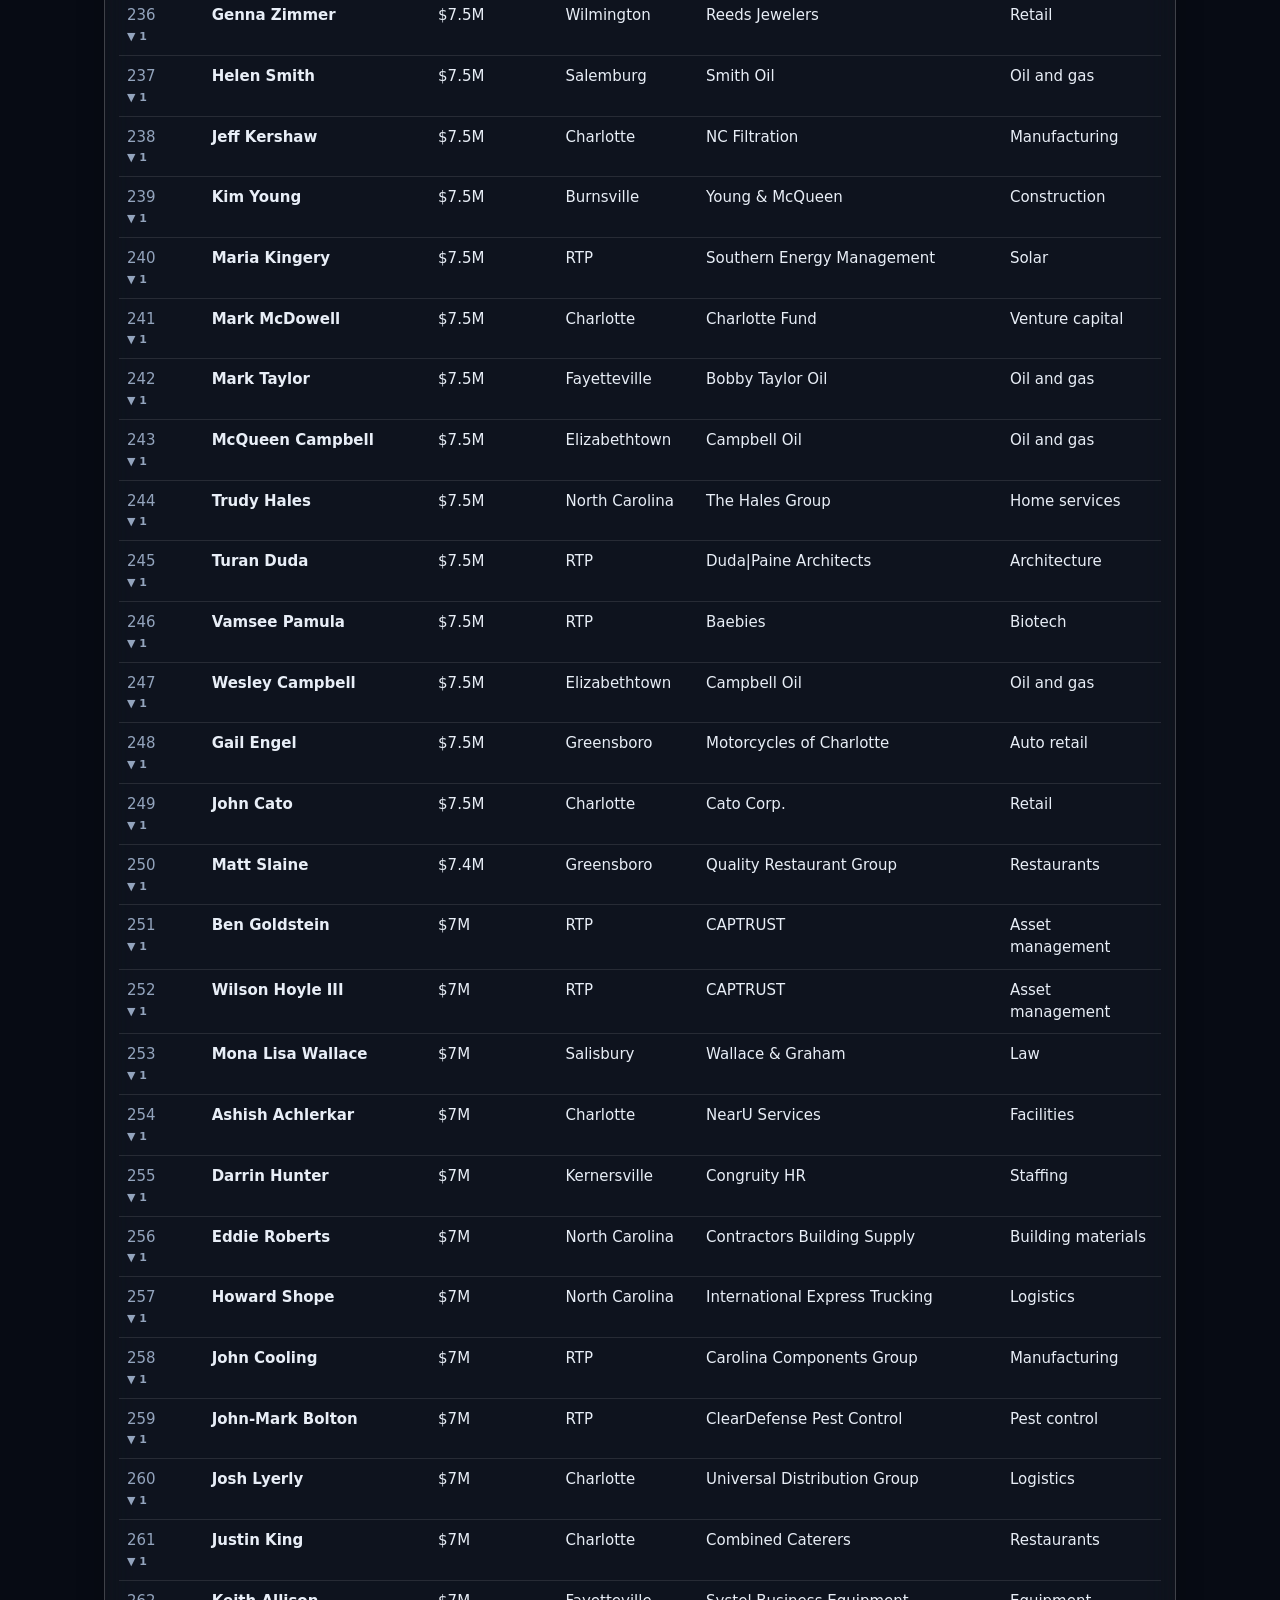
==== commit 76c76d7d: "Show a school mark beside people with a public university affiliation. Co-authored-by: Cursor <curso" ====
--- a/index.html
+++ b/index.html
@@ -79,7 +79,8 @@
     .own.rank td.worth.provisional span { color: #5eead4; }
     .own.rank td.worth.priced span { color: #fbbf24; }
     .rank-name { font-weight: 650; }
-    .ncssm-mark { height: 18px; width: auto; margin-left: 6px; vertical-align: -3px; }
+    .school-mark { height: 22px; width: auto; max-width: 34px; object-fit: contain; margin-right: 6px; vertical-align: middle; }
+    td.pos { white-space: nowrap; }
     .rank-panel { display: grid; grid-template-columns: 1.45fr 0.9fr; gap: 28px; padding: 4px 8px 18px 3rem; }
     .rank-panel p { margin: 0 0 8px; max-width: 68ch; }
     .rank-panel .tie { color: var(--muted); font-size: 13px; }
@@ -341,7 +342,7 @@
         ? parts
         : people.map((person) => {
             const match = parts.find((part) => part.pos === person.position);
-            return { name: person.name, value: worthOf(person), pos: person.position, color: match ? match.color : otherColor, ncssm: person.ncssm };
+            return { name: person.name, value: worthOf(person), pos: person.position, color: match ? match.color : otherColor };
           });
       legendRows.forEach((part) => {
         const li = document.createElement("li");
@@ -350,13 +351,6 @@
         const label = document.createElement("span");
         label.innerHTML = `<span class="swatch" style="background:${part.color || otherColor}"></span>`;
         label.append(document.createTextNode(part.name));
-        if (part.ncssm) {
-          const mark = document.createElement("img");
-          mark.className = "ncssm-mark";
-          mark.src = "ncssm.png";
-          mark.alt = "";
-          label.append(mark);
-        }
         const amount = document.createElement("span");
         amount.textContent = money(part.value);
         button.append(label, amount);
@@ -630,7 +624,14 @@
       row.className = "rank-row";
       const rank = document.createElement("td");
       rank.className = "pos";
-      rank.textContent = String(person.rank);
+      if (person.school_logo) {
+        const mark = document.createElement("img");
+        mark.className = "school-mark";
+        mark.src = person.school_logo;
+        mark.alt = person.school_name || "";
+        rank.append(mark);
+      }
+      rank.append(document.createTextNode(String(person.rank)));
       const move = movementText(person);
       if (move) {
         const mark = document.createElement("span");
@@ -641,13 +642,6 @@
       const name = document.createElement("td");
       name.className = "rank-name";
       name.textContent = person.name;
-      if (person.ncssm) {
-        const mark = document.createElement("img");
-        mark.className = "ncssm-mark";
-        mark.src = "ncssm.png";
-        mark.alt = "NCSSM";
-        name.append(mark);
-      }
       const worth = document.createElement("td");
       worth.textContent = money(worthOf(person));
       const age = document.createElement("td");
@@ -762,7 +756,17 @@
       openPos = ranked[0].position;
       render();
     }
-    fetch("data/top500.json").then((res) => res.json()).then((body) => {
+    Promise.all([
+      fetch("data/top500.json").then((res) => res.json()),
+      fetch("data/education.json").then((res) => res.ok ? res.json() : { matches: {} })
+    ]).then(([body, edu]) => {
+      const matches = (edu && edu.matches) || {};
+      body.people.forEach((person) => {
+        const row = matches[person.id];
+        if (!row || !row.logo) return;
+        person.school_name = row.school;
+        person.school_logo = row.logo;
+      });
       if (body.snapshot) {
         showRanking(body.people, body.headline);
         return;
